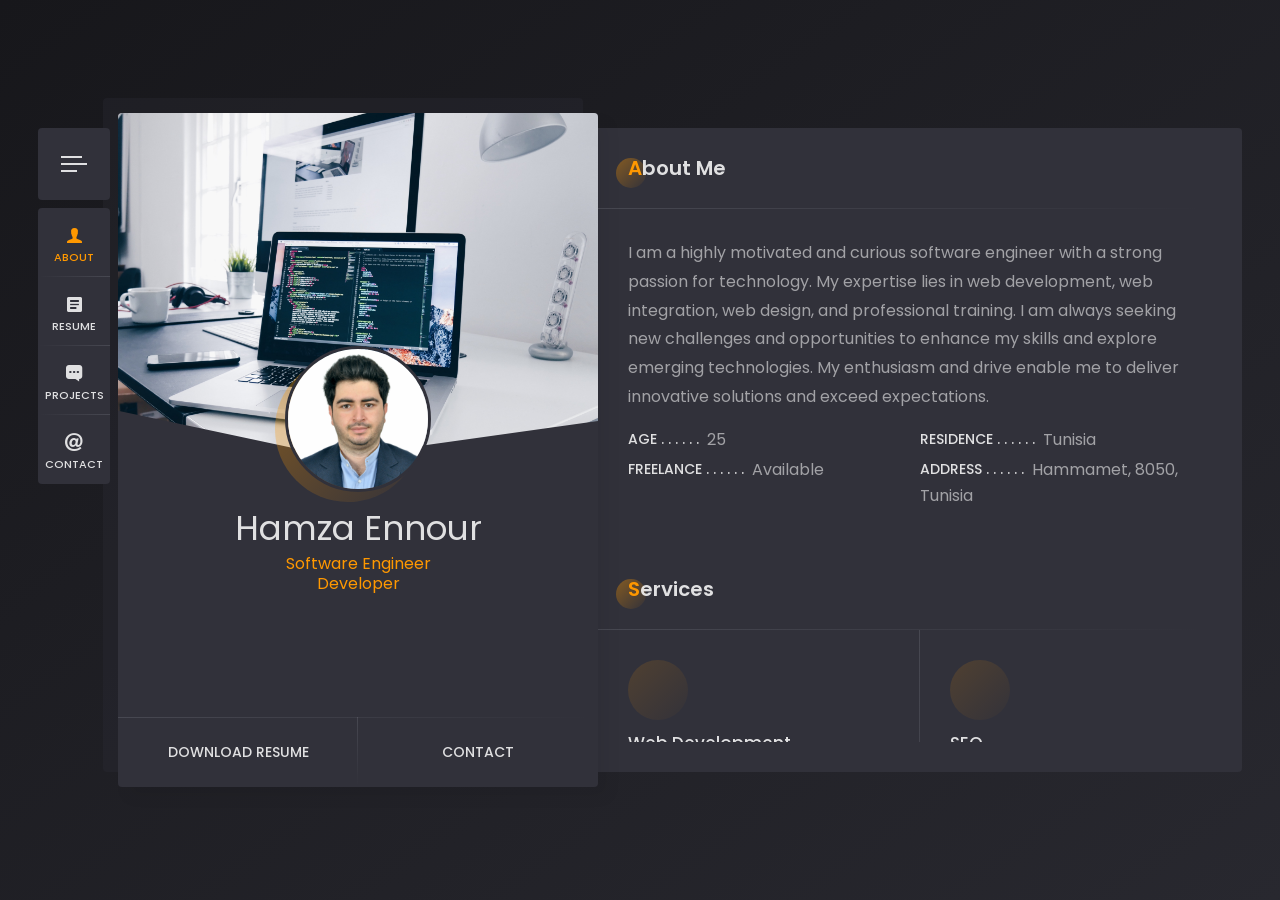
==== index.html @ a70304e1 "rebuild repository" ====
<!DOCTYPE html>
<html lang="en">
  <head>
    <!--
		Basic
	-->
    <meta charset="UTF-8" />
    <meta http-equiv="X-UA-Compatible" content="IE=edge" />
    <title>Hamza Ennour - Portfolio</title>
    <meta
      name="viewport"
      content="width=device-width, initial-scale=1, maximum-scale=1"
    />
    <meta
      name="keywords"
      content="vcard, resposnive, resume, personal, card, cv, cards, portfolio"
    />

    <!--
		Load Fonts
	-->
    <link
      href="https://fonts.googleapis.com/css?family=Poppins:100,100i,200,200i,300,300i,400,400i,500,500i,600,600i,700,700i,800,800i,900,900i"
      rel="stylesheet"
    />
    <link
      href="https://use.fontawesome.com/8da76d029b.css"
      media="all"
      rel="stylesheet"
    />
    <!--
		Load CSS
	-->
    <link rel="stylesheet" href="css/basic.css" />
    <link rel="stylesheet" href="css/layout.css" />
    <link rel="stylesheet" href="css/blogs.css" />
    <link rel="stylesheet" href="css/ionicons.css" />
    <link rel="stylesheet" href="css/magnific-popup.css" />
    <link rel="stylesheet" href="css/animate.css" />
    <link rel="stylesheet" href="css/owl.carousel.css" />
    <link rel="stylesheet" href="css/validator/valid.css" />
    <link rel="stylesheet" href="css/validator/notification.css" />
    <!--
		Background Gradient
	-->
    <link rel="stylesheet" href="css/gradient.css" />

    <!--
		Template New-Skin
	-->
    <link rel="stylesheet" href="css/new-skin/new-skin.css" />

    <!--
		Template RTL
	-->
    <!--<link rel="stylesheet" href="css/rtl.css" />-->

    <!--
		Template Colors
	-->
    <link rel="stylesheet" id="theme1" href="css/demos/demo-2-colors.css" />
    <link rel="stylesheet" id="theme2" href="css/new-skin/classic-skin.css" />
    <link rel="stylesheet" id="theme3" href="css/template-dark/dark.css" />

    <!--[if lt IE 9]>
      <script src="http://css3-mediaqueries-js.googlecode.com/svn/trunk/css3-mediaqueries.js"></script>
      <script src="http://html5shim.googlecode.com/svn/trunk/html5.js"></script>
    <![endif]-->

    <!--
		Favicons
	-->
    <link rel="shortcut icon" href="images/favicons/icons.ico" />
  </head>

  <body>
    <div class="page new-skin">
      <!-- preloader -->
      <div class="preloader">
        <div class="centrize full-width">
          <div class="vertical-center">
            <div class="spinner">
              <div class="double-bounce1"></div>
              <div class="double-bounce2"></div>
            </div>
          </div>
        </div>
      </div>

      <!-- background -->
      <div class="background gradient">
        <ul class="bg-bubbles">
          <li></li>
          <li></li>
          <li></li>
          <li></li>
          <li></li>
          <li></li>
          <li></li>
          <li></li>
          <li></li>
          <li></li>
        </ul>
      </div>

      <!--
			Container
		-->
      <div
        class="container opened"
        data-animation-in="fadeInLeft"
        data-animation-out="fadeOutLeft"
      >
        <!--
				Header
			-->
        <header class="header">
          <!-- header profile -->
          <div class="profile">
            <div class="image">
              <a href="#">
                <img src="images/pic.png" alt="Hamza Ennour" />
              </a>
            </div>
            <div class="title">Hamza Ennour</div>
            <div class="subtitle subtitle-typed">
              <div class="typing-title">
                <p>Developer</p>
                <p>Web Designer</p>
                <p>Freelance Worker</p>
              </div>
            </div>
          </div>

          <!-- menu btn -->
          <a href="#" class="menu-btn"><span></span></a>

          <!-- menu -->
          <div class="top-menu">
            <ul>
              <li class="active">
                <a href="#about-card">
                  <span class="icon ion-person"></span>
                  <span class="link">About</span>
                </a>
              </li>
              <li>
                <a href="#resume-card">
                  <span class="icon ion-android-list"></span>
                  <span class="link">Resume</span>
                </a>
              </li>
              <li>
                <a href="#blog-card">
                  <span class="icon ion-chatbox-working"></span>
                  <span class="link">Projects</span>
                </a>
              </li>
              <!--<li>
							<a href="#works-card">
								<span class="icon ion-paintbrush"></span>
								<span class="link">Works</span>
							</a>
						</li>-->

              <li>
                <a href="#contacts-card">
                  <span class="icon ion-at"></span>
                  <span class="link">Contact</span>
                </a>
              </li>
            </ul>
          </div>
        </header>

        <!--
				Card - Started
			-->
        <div class="card-started" id="home-card">
          <!--
					Profile
				-->
          <div class="profile">
            <!-- profile image -->
            <div
              class="slide"
              style="background-image: url(images/bg.jpg)"
            ></div>

            <!-- profile photo -->
            <div class="image">
              <img src="images/pic.png" alt="Hamza Ennour" />
            </div>

            <!-- profile titles -->
            <div class="title">Hamza Ennour</div>
            <div class="subtitle">Software Engineer</div>
            <div class="subtitle subtitle-typed">
              <div class="typing-title">
                <p>Developer</p>
                <p>Web Designer</p>
                <p>Freelance Worker</p>
              </div>
            </div>

            <!-- profile socials -->
            <div class="social">
              <a
                target="_blank"
                href="https://www.linkedin.com/in/hamza-ennour-b348311b8/"
                ><span class="fa fa-linkedin"></span
              ></a>
              <a target="_blank" href="https://twitter.com/EnnourHamza1"
                ><span class="fa fa-twitter"></span
              ></a>
              <a target="_blank" href="https://github.com/HamzaEnnour"
                ><span class="fa fa-github"></span
              ></a>
              <a
                target="_blank"
                href="https://stackoverflow.com/users/14404227/hamza-ennour"
                ><span class="fa fa-stack-overflow"></span
              ></a>
            </div>

            <!-- profile buttons -->
            <div class="lnks">
              <a href="cv/HamzaEnnourCV_EN.pdf" target="_blank" class="lnk">
                <span class="text">Download Resume</span>
              </a>
              <a href="#" class="lnk discover">
                <span class="text">Contact</span>
              </a>
            </div>
          </div>
        </div>

        <!-- 
				Card - About
			-->
        <div class="card-inner animated active" id="about-card">
          <div class="card-wrap">
            <!-- 
						About 
					-->
            <div class="content about">
              <!-- title -->
              <div class="title">About Me</div>

              <!-- content -->
              <div class="row">
                <div class="col col-d-6 col-t-6 col-m-12 border-line-v">
                  <div class="text-box">
                    <p>
                      I am a highly motivated and curious software engineer with
                      a strong passion for technology. My expertise lies in web
                      development, web integration, web design, and professional
                      training. I am always seeking new challenges and
                      opportunities to enhance my skills and explore emerging
                      technologies. My enthusiasm and drive enable me to deliver
                      innovative solutions and exceed expectations.
                    </p>
                  </div>
                </div>
                <div class="col col-d-6 col-t-6 col-m-12 border-line-v">
                  <div class="info-list">
                    <ul>
                      <li><strong>Age . .</strong> 25</li>
                      <li><strong>Residence . .</strong> Tunisia</li>
                      <li><strong>Freelance . .</strong> Available</li>
                      <li>
                        <strong>Address . .</strong> Hammamet, 8050, Tunisia
                      </li>
                    </ul>
                  </div>
                </div>
                <div class="clear"></div>
              </div>
            </div>

            <!--
						Services
					-->
            <div class="content services">
              <!-- title -->
              <div class="title">Services</div>

              <!-- content -->
              <div class="row service-items border-line-v">
                <!-- service item -->
                <div class="col col-d-6 col-t-6 col-m-12 border-line-h">
                  <div class="service-item">
                    <div class="icon">
                      <span class="fa fa-code"></span>
                    </div>
                    <div class="name">
                      <span>Web Development</span>
                    </div>
                    <div class="desc">
                      <div>
                        <p>
                          I can create a modern and mobile-friendly website that
                          will help you promote your products and services in a
                          professional and effective manner.
                        </p>
                      </div>
                    </div>
                  </div>
                </div>
                <!-- service item -->
                <div class="col col-d-6 col-t-6 col-m-12 border-line-h">
                  <div class="service-item">
                    <div class="icon">
                      <span class="fa fa-search"></span>
                    </div>
                    <div class="name">
                      <span> SEO </span>
                    </div>
                    <div class="desc">
                      <div>
                        <p>
                          I can help you increase the visibility of your website
                          and generate more organic traffic by using search
                          engine optimization (SEO) techniques.
                        </p>
                      </div>
                    </div>
                  </div>
                </div>
                <!-- service item -->
                <div class="col col-d-6 col-t-6 col-m-12 border-line-h">
                  <div class="service-item">
                    <div class="icon">
                      <span class="fa fa-buysellads"></span>
                    </div>
                    <div class="name">
                      <span> Consulting </span>
                    </div>
                    <div class="desc">
                      <div>
                        <p>
                          I can provide comprehensive support for improving web
                          applications before, during, and after their
                          development.
                        </p>
                      </div>
                    </div>
                  </div>
                </div>
                <!-- service item -->
                <div class="col col-d-6 col-t-6 col-m-12 border-line-h">
                  <div class="service-item">
                    <div class="icon">
                      <span class="fa fa-gamepad"></span>
                    </div>
                    <div class="name">
                      <span>Video Game Development</span>
                    </div>
                    <div class="desc">
                      <div>
                        <p>
                          I can help you create memorable and unique mobile
                          games for Android and iOS, as well as video games that
                          will help you stand out from the competition.
                        </p>
                      </div>
                    </div>
                  </div>
                </div>
              </div>
              <div class="clear"></div>
            </div>

            <!--
						Fun Fact
					-->
            <div class="content fuct">
              <!-- title -->
              <div class="title">Fun Fact</div>

              <!-- content -->
              <div class="row fuct-items">
                <!-- fuct item -->
                <div class="col col-d-6 col-t-6 col-m-6 border-line-v">
                  <div class="fuct-item">
                    <div class="icon"><span class="fa fa-heart"></span></div>
                    <div class="name">20 Satisfied Clients</div>
                  </div>
                </div>

                <!-- fuct item -->
                <div class="col col-d-6 col-t-6 col-m-6 border-line-v">
                  <div class="fuct-item">
                    <div class="icon"><span class="fa fa-clock-o"></span></div>
                    <div class="name">4,320 Work Hours</div>
                  </div>
                </div>

                <div class="clear"></div>
              </div>
            </div>

            <!--
						Fun Fact
					-->
            <div class="content fuct">
              <!-- title -->
              <div class="title">Interests</div>

              <!-- content -->
              <div class="row fuct-items">
                <!-- fuct item -->
                <div class="col col-d-3 col-t-3 col-m-6 border-line-v">
                  <div class="fuct-item">
                    <div class="icon">
                      <span title="Musique" class="fa fa-music"></span>
                    </div>
                    <div class="name">Music</div>
                  </div>
                </div>

                <!-- fuct item -->
                <div class="col col-d-3 col-t-3 col-m-6 border-line-v">
                  <div class="fuct-item">
                    <div class="icon">
                      <span title="Sport" class="fa fa-trophy"></span>
                    </div>
                    <div class="name">Sports</div>
                  </div>
                </div>

                <!-- fuct item -->
                <div class="col col-d-3 col-t-3 col-m-6 border-line-v">
                  <div class="fuct-item">
                    <div class="icon">
                      <span title="café" class="fa fa-coffee"></span>
                    </div>
                    <div class="name">Cafes</div>
                  </div>
                </div>

                <!-- fuct item -->
                <div class="col col-d-3 col-t-3 col-m-6 border-line-v">
                  <div class="fuct-item">
                    <div class="icon">
                      <span title="Films" class="fa fa-film"></span>
                    </div>
                    <div class="name">Movies</div>
                  </div>
                </div>

                <div class="clear"></div>
              </div>
            </div>
            <div class="content testimonials">
              <!-- title -->
              <div class="title">Quotes</div>

              <!-- content -->
              <div class="row testimonials-items">
                <!-- client item -->
                <div class="col col-d-12 col-t-12 col-m-12 border-line-v">
                  <div class="revs-carousel default-revs">
                    <div class="owl-carousel">
                      <div class="item">
                        <div class="revs-item">
                          <div class="text">
                            There is an immense need and opportunity to connect
                            everyone in the world, to give a voice to each
                            individual and help transform society for the
                            future. The scale of technology and infrastructure
                            that needs to be built is unprecedented, and we
                            believe this is the most important problem we can
                            focus on.
                          </div>
                          <div class="user">
                            <div class="img">
                              <img src="images/Quote/Mark.png" alt="" />
                            </div>
                            <div class="info">
                              <div class="name">Mark Zuckerberg</div>
                              <div class="company">Facebook Founder</div>
                            </div>
                            <div class="clear"></div>
                          </div>
                        </div>
                      </div>
                      <div class="item">
                        <div class="revs-item">
                          <div class="text">
                            You can't connect the dots looking forward; you can
                            only connect them looking backwards. So you have to
                            trust that the dots will somehow connect in your
                            future. You have to trust in something - your gut,
                            destiny, life, karma, whatever.
                          </div>
                          <div class="user">
                            <div class="img">
                              <img src="images/Quote/Steve.png" alt="" />
                            </div>
                            <div class="info">
                              <div class="name">Steve Jobs</div>
                              <div class="company">Apple Director</div>
                            </div>
                            <div class="clear"></div>
                          </div>
                        </div>
                      </div>
                      <div class="item">
                        <div class="revs-item">
                          <div class="text">
                            A brand for a company is like a reputation for a
                            person. You earn reputation by trying to do hard
                            things well.
                          </div>
                          <div class="user">
                            <div class="img">
                              <img src="images/Quote/Jeff.png" alt="" />
                            </div>
                            <div class="info">
                              <div class="name">Jeff Bezos</div>
                              <div class="company">Amazon Founder</div>
                            </div>
                            <div class="clear"></div>
                          </div>
                        </div>
                      </div>
                    </div>
                  </div>
                </div>

                <div class="clear"></div>
              </div>
            </div>
          </div>
        </div>

        <!--
				Card - Resume
			-->
        <div class="card-inner" id="resume-card">
          <div class="card-wrap">
            <!--
						Resume
					-->
            <div class="content resume">
              <!-- title -->
              <div class="title">Resume</div>

              <!-- content -->
              <div class="row">
                <!-- education -->
                <div class="col col-d-12 col-t-12 col-m-12 border-line-v">
                  <div class="resume-title border-line-h">
                    <div class="icon"><i class="fa fa-university"></i></div>
                    <div class="name">Education</div>
                  </div>
                  <div class="row resume-items">
                    <div class="col col-d-6 col-t-6 col-m-6 border-line-v">
                      <div class="resume-item border-line-h active">
                        <div class="date">2016 - 2022</div>
                        <div class="name">ESPRIT</div>
                        <div class="company">Ariana, Tunisia</div>
                        <p>
                          National Engineering Degree in Software Engineering
                        </p>
                      </div>
                    </div>
                    <div class="col col-d-6 col-t-6 col-m-6 border-line-v">
                      <div class="resume-item border-line-h active">
                        <div class="date">2015 - 2016</div>
                        <div class="name">
                          Mhamed Boudhina Hammamet High School
                        </div>
                        <div class="company">Hammamet, Tunisia</div>
                        <p>Bachelor's degree in Mathematics</p>
                      </div>
                    </div>
                  </div>
                </div>

                <!-- experience -->
                <div class="col col-d-12 col-t-12 col-m-12 border-line-v">
                  <div class="resume-title border-line-h active">
                    <div class="icon"><i class="fa fa-briefcase"></i></div>
                    <div class="name">Work experience</div>
                  </div>
                  <div class="resume-items">
                    <div class="resume-item border-line-h active">
                      <div class="date">Mar. 2022 – Oct. 2022</div>
                      <div class="name">
                        Full-Stack JS Developer (Internship)
                      </div>
                      <div class="company">Qodexia</div>
                      <ul style="list-style-type: circle !important">
                        <li>
                          Development of web application for monitoring
                          candidates during online recruitment tests and
                          detecting potential frauds.
                        </li>

                        <li>
                          <b>Technologies and tools :</b> Nodejs v17, React.Js
                          v16, ExpressJs, Postman, VSCode, GitHub, Firebase
                          Cloud, Google Cloud, Google Function, ChartJs, Docker,
                          Jira.
                        </li>
                      </ul>
                    </div>
                    <div class="resume-item border-line-h active">
                      <div class="date">Juin. 2021 – Sept. 2021</div>
                      <div class="name">
                        Full-Stack JS Developer (Internship)
                      </div>
                      <div class="company">Ulysse Media</div>
                      <ul style="list-style-type: circle !important">
                        <li>
                          Design and development of three mini-applications,
                          including Fields, Club, and Site Gark.
                        </li>
                        <li>
                          Implementation of sophisticated features such as field
                          management, event creation, financial management,
                          subscription management, and a player interface.
                        </li>
                        <li>
                          <b>Technologies and tools :</b> Nodejs v15, Angular
                          v12, ExpressJs, MongoDB, Postman, VSCode, GitHub,
                          Firebase Cloud, AWS, NGINX, ChartJs, Cron Schedule.
                        </li>
                      </ul>
                    </div>
                    <div class="resume-item border-line-h active">
                      <div class="date">Juil. 2020 – Sept. 2020</div>
                      <div class="name">
                        Full-Stack JS Developer (Internship)
                      </div>
                      <div class="company">CFTravel</div>
                      <ul style="list-style-type: circle !important">
                        <li>
                          Rebuilding a WordPress-based website of a travel
                          agency, using Node.js as the back-end and Vue.js as
                          the front-end.
                        </li>
                        <li>
                          Update of the appointment and hotel management on the
                          website.
                        </li>
                        <li>
                          <b>Technologies and tools :</b> Nodejs V13, VueJs
                          V2.8, Vue Router, ExpressJs, MySql, Postman, VSCode
                        </li>
                      </ul>
                    </div>
                    <div class="resume-item border-line-h active">
                      <div class="date">Juil. 2028 – Sept. 2028</div>
                      <div class="name">Developer (Internship)</div>
                      <div class="company">ODD</div>
                      <ul style="list-style-type: circle !important">
                        <li>
                          Design of an interface in an Enterprise Resource
                          Planning (ERP) desktop application.
                        </li>
                        <li>
                          <b>Technologies and tools :</b> Object-C, Xml, Oracle
                          Sql,Notepad++.
                        </li>
                      </ul>
                    </div>
                  </div>
                </div>

                <div class="clear"></div>
              </div>
            </div>

            <!--
						Skills
					-->
            <div class="content skills">
              <!-- title -->
              <div class="title">Technical skills</div>

              <!-- content -->
              <div class="row">
                <!-- skill item -->
                <div class="col col-d-6 col-t-6 col-m-12 border-line-v">
                  <div class="skills-list">
                    <div class="skill-title border-line-h">
                      <div class="icon"><i class="fa fa-paint-brush"></i></div>
                      <div class="name">Design</div>
                    </div>
                    <ul>
                      <li class="border-line-h">
                        <div class="name">Website Templates Creation</div>
                        <div class="progress">
                          <div class="percentage" style="width: 80%"></div>
                        </div>
                      </li>
                      <li class="border-line-h">
                        <div class="name">Video Editing</div>
                        <div class="progress">
                          <div class="percentage" style="width: 65%"></div>
                        </div>
                      </li>
                      <li class="border-line-h">
                        <div class="name">Photoshop/Illustrator</div>
                        <div class="progress">
                          <div class="percentage" style="width: 50%"></div>
                        </div>
                      </li>
                      <li>
                        <div class="name">UI/UX Design</div>
                        <div class="progress">
                          <div class="percentage" style="width: 85%"></div>
                        </div>
                      </li>
                    </ul>
                  </div>
                </div>

                <!-- skill item -->
                <div class="col col-d-6 col-t-6 col-m-12 border-line-v">
                  <div class="skills-list dotted">
                    <div class="skill-title border-line-h">
                      <div class="icon"><i class="fa fa-flag"></i></div>
                      <div class="name">Languages</div>
                    </div>
                    <ul>
                      <li class="border-line-h">
                        <div class="name">Arabic</div>
                        <div class="progress">
                          <div class="percentage" style="width: 100%"></div>
                        </div>
                      </li>
                      <li class="border-line-h">
                        <div class="name">French</div>
                        <div class="progress">
                          <div class="percentage" style="width: 70%"></div>
                        </div>
                      </li>
                      <li class="border-line-h">
                        <div class="name">English</div>
                        <div class="progress">
                          <div class="percentage" style="width: 70%"></div>
                        </div>
                      </li>
                      <li class="border-line-h">
                        <div class="name">German</div>
                        <div class="progress">
                          <div class="percentage" style="width: 30%"></div>
                        </div>
                      </li>
                    </ul>
                  </div>
                </div>

                <!-- skill item programming  -->
                <div class="col col-d-12 col-t-12 col-m-12 border-line-v">
                  <div class="skill-title">
                    <div class="icon"><i class="fa fa-code"></i></div>
                    <div class="name">Programming languages</div>
                  </div>
                  <div class="skill-title">
                    <p class="left">
                      <a
                        href="https://www.java.com"
                        target="_blank"
                        rel="noreferrer"
                      >
                        <img
                          src="https://raw.githubusercontent.com/devicons/devicon/master/icons/java/java-original.svg"
                          alt="java"
                          width="40"
                          height="40"
                        />
                      </a>
                      <a
                        href="https://www.cprogramming.com/"
                        target="_blank"
                        rel="noreferrer"
                      >
                        <img
                          src="https://raw.githubusercontent.com/devicons/devicon/master/icons/c/c-original.svg"
                          alt="c"
                          width="40"
                          height="40"
                        />
                      </a>
                      <a
                        href="https://www.w3schools.com/cpp/"
                        target="_blank"
                        rel="noreferrer"
                      >
                        <img
                          src="https://raw.githubusercontent.com/devicons/devicon/master/icons/cplusplus/cplusplus-original.svg"
                          alt="cplusplus"
                          width="40"
                          height="40"
                        />
                      </a>
                      <a
                        href="https://www.w3schools.com/cs/"
                        target="_blank"
                        rel="noreferrer"
                      >
                        <img
                          src="https://raw.githubusercontent.com/devicons/devicon/master/icons/csharp/csharp-original.svg"
                          alt="csharp"
                          width="40"
                          height="40"
                        />
                      </a>
                      <a
                        href="https://developer.mozilla.org/en-US/docs/Web/JavaScript"
                        target="_blank"
                        rel="noreferrer"
                      >
                        <img
                          src="https://raw.githubusercontent.com/devicons/devicon/master/icons/javascript/javascript-original.svg"
                          alt="javascript"
                          width="40"
                          height="40"
                        />
                      </a>
                      <a
                        href="https://www.typescriptlang.org/"
                        target="_blank"
                        rel="noreferrer"
                      >
                        <img
                          src="https://raw.githubusercontent.com/devicons/devicon/master/icons/typescript/typescript-original.svg"
                          alt="typescript"
                          width="40"
                          height="40"
                        />
                      </a>
                      <a
                        href="https://www.php.net"
                        target="_blank"
                        rel="noreferrer"
                      >
                        <img
                          src="https://raw.githubusercontent.com/devicons/devicon/master/icons/php/php-original.svg"
                          alt="php"
                          width="40"
                          height="40"
                        />
                      </a>
                      <a
                        href="https://www.python.org"
                        target="_blank"
                        rel="noreferrer"
                      >
                        <img
                          src="https://raw.githubusercontent.com/devicons/devicon/master/icons/python/python-original.svg"
                          alt="python"
                          width="40"
                          height="40"
                        />
                      </a>
                    </p>
                  </div>
                  <!-- skill item framework -->
                  <div class="skill-title">
                    <div class="icon"><i class="fa fa-linode"></i></div>
                    <div class="name">Frameworks</div>
                  </div>
                  <div class="skill-title">
                    <p class="left">
                      <a
                        href="https://angular.io"
                        target="_blank"
                        rel="noreferrer"
                      >
                        <img
                          src="https://angular.io/assets/images/logos/angular/angular.svg"
                          alt="angular"
                          width="40"
                          height="40"
                        />
                      </a>
                      <a
                        href="https://vuejs.org/"
                        target="_blank"
                        rel="noreferrer"
                      >
                        <img
                          src="https://raw.githubusercontent.com/devicons/devicon/master/icons/vuejs/vuejs-original-wordmark.svg"
                          alt="vuejs"
                          width="40"
                          height="40"
                        />
                      </a>
                      <a
                        href="https://symfony.com"
                        target="_blank"
                        rel="noreferrer"
                      >
                        <img
                          src="https://symfony.com/logos/symfony_black_03.svg"
                          alt="symfony"
                          width="40"
                          height="40"
                        />
                      </a>
                      <a
                        href="https://laravel.com/"
                        target="_blank"
                        rel="noreferrer"
                      >
                        <img
                          src="https://raw.githubusercontent.com/devicons/devicon/master/icons/laravel/laravel-plain-wordmark.svg"
                          alt="laravel"
                          width="40"
                          height="40"
                        />
                      </a>
                      <a
                        href="https://spring.io/"
                        target="_blank"
                        rel="noreferrer"
                      >
                        <img
                          src="https://www.vectorlogo.zone/logos/springio/springio-icon.svg"
                          alt="spring"
                          width="40"
                          height="40"
                        />
                      </a>
                      <a
                        href="https://docs.oracle.com/javaee/7/index.html"
                        target="_blank"
                        rel="noreferrer"
                      >
                        <img
                          src="https://i.imgur.com/ob7qA1k.png"
                          alt="java2ee"
                          width="40"
                          height="40"
                        />
                      </a>
                      <a
                        href="https://expressjs.com"
                        target="_blank"
                        rel="noreferrer"
                      >
                        <img
                          src="https://raw.githubusercontent.com/devicons/devicon/master/icons/express/express-original-wordmark.svg"
                          alt="express"
                          width="40"
                          height="40"
                        />
                      </a>
                      <a
                        href="https://dotnet.microsoft.com/"
                        target="_blank"
                        rel="noreferrer"
                      >
                        <img
                          src="https://raw.githubusercontent.com/devicons/devicon/master/icons/dot-net/dot-net-original-wordmark.svg"
                          alt="dotnet"
                          width="40"
                          height="40"
                        />
                      </a>
                      <a
                        href="https://www.djangoproject.com/"
                        target="_blank"
                        rel="noreferrer"
                      >
                        <img
                          src="https://www.vectorlogo.zone/logos/djangoproject/djangoproject-ar21.svg"
                          alt="django"
                          width="40"
                          height="40"
                        />
                      </a>
                    </p>
                  </div>
                  <!-- skill item libraries -->
                  <div class="skill-title">
                    <div class="icon"><i class="fa fa-cubes"></i></div>
                    <div class="name">Libraries</div>
                  </div>
                  <div class="skill-title">
                    <p class="left">
                      <a
                        href="https://reactjs.org/"
                        target="_blank"
                        rel="noreferrer"
                      >
                        <img
                          src="https://raw.githubusercontent.com/devicons/devicon/master/icons/react/react-original-wordmark.svg"
                          alt="react"
                          width="40"
                          height="40"
                        />
                      </a>
                      <a
                        href="https://jquery.com"
                        target="_blank"
                        rel="noreferrer"
                      >
                        <img
                          src="https://www.vectorlogo.zone/logos/jquery/jquery-official.svg"
                          alt="jquery"
                          width="40"
                          height="40"
                        />
                      </a>
                      <a
                        href="https://api.jquery.com/category/ajax/"
                        target="_blank"
                        rel="noreferrer"
                      >
                        <img
                          src="https://brandeps.com/logo-download/A/AJAX-Language-logo-vector-01.svg"
                          alt="ajax"
                          width="40"
                          height="40"
                        />
                      </a>
                      <a
                        href="https://redux.js.org"
                        target="_blank"
                        rel="noreferrer"
                      >
                        <img
                          src="https://raw.githubusercontent.com/devicons/devicon/master/icons/redux/redux-original.svg"
                          alt="redux"
                          width="40"
                          height="40"
                        />
                      </a>
                    </p>
                  </div>
                  <!-- skill item runtime environment -->
                  <div class="skill-title">
                    <div class="icon"><i class="fa fa-microchip"></i></div>
                    <div class="name">Runtime environment</div>
                  </div>
                  <div class="skill-title">
                    <p class="left">
                      <a
                        href="https://nodejs.org"
                        target="_blank"
                        rel="noreferrer"
                      >
                        <img
                          src="https://raw.githubusercontent.com/devicons/devicon/master/icons/nodejs/nodejs-original-wordmark.svg"
                          alt="nodejs"
                          width="40"
                          height="40"
                        />
                      </a>
                      <a
                        href="https://docs.oracle.com/goldengate/1212/gg-winux/GDRAD/java.htm#BGBFJHAB"
                        target="_blank"
                        rel="noreferrer"
                      >
                        <img
                          src="https://www.vectorlogo.zone/logos/java/java-icon.svg"
                          alt="jre"
                          width="40"
                          height="40"
                        />
                      </a>
                      <a
                        href="https://www.mysql.com/"
                        target="_blank"
                        rel="noreferrer"
                      >
                        <img
                          src="https://raw.githubusercontent.com/devicons/devicon/master/icons/mysql/mysql-original-wordmark.svg"
                          alt="mysql"
                          width="40"
                          height="40"
                        />
                      </a>
                      <a
                        href="https://www.sqlite.org/"
                        target="_blank"
                        rel="noreferrer"
                      >
                        <img
                          src="https://www.vectorlogo.zone/logos/sqlite/sqlite-ar21.svg"
                          alt="sqlite"
                          width="40"
                          height="40"
                        />
                      </a>
                      <a
                        href="https://www.mongodb.com/"
                        target="_blank"
                        rel="noreferrer"
                      >
                        <img
                          src="https://raw.githubusercontent.com/devicons/devicon/master/icons/mongodb/mongodb-original-wordmark.svg"
                          alt="mongodb"
                          width="40"
                          height="40"
                        />
                      </a>
                      <a
                        href="https://www.oracle.com/"
                        target="_blank"
                        rel="noreferrer"
                      >
                        <img
                          src="https://raw.githubusercontent.com/devicons/devicon/master/icons/oracle/oracle-original.svg"
                          alt="oracle"
                          width="40"
                          height="40"
                        />
                      </a>
                      <a
                        href="https://mariadb.org/"
                        target="_blank"
                        rel="noreferrer"
                      >
                        <img
                          src="https://www.vectorlogo.zone/logos/mariadb/mariadb-icon.svg"
                          alt="mariadb"
                          width="40"
                          height="40"
                        />
                      </a>
                    </p>
                  </div>
                  <!-- skill item deployment -->
                  <div class="skill-title">
                    <div class="icon"><i class="fa fa-server"></i></div>
                    <div class="name">Deployment</div>
                  </div>
                  <div class="skill-title">
                    <p class="left">
                      <a
                        href="https://aws.amazon.com"
                        target="_blank"
                        rel="noreferrer"
                      >
                        <img
                          src="https://raw.githubusercontent.com/devicons/devicon/master/icons/amazonwebservices/amazonwebservices-original-wordmark.svg"
                          alt="aws"
                          width="40"
                          height="40"
                        />
                      </a>
                      <a
                        href="https://heroku.com"
                        target="_blank"
                        rel="noreferrer"
                      >
                        <img
                          src="https://www.vectorlogo.zone/logos/heroku/heroku-icon.svg"
                          alt="heroku"
                          width="40"
                          height="40"
                        />
                      </a>
                      <a
                        href="https://www.ovhcloud.com/en/"
                        target="_blank"
                        rel="noreferrer"
                      >
                        <img
                          src="https://brandeps.com/logo-download/O/OVH-logo-vector-01.svg"
                          alt="ovh"
                          width="40"
                          height="40"
                        />
                      </a>
                      <a
                        href="https://vercel.com/"
                        target="_blank"
                        rel="noreferrer"
                      >
                        <img
                          src="https://branditechture.agency/brand-logos/wp-content/uploads/wpdm-cache/Vercel-900x0.png"
                          alt="vercel"
                          width="40"
                          height="40"
                        />
                      </a>
                      <a
                        href="https://firebase.google.com/"
                        target="_blank"
                        rel="noreferrer"
                      >
                        <img
                          src="https://www.vectorlogo.zone/logos/firebase/firebase-icon.svg"
                          alt="firebase"
                          width="40"
                          height="40"
                        />
                      </a>
                      <a
                        href="https://cloud.google.com/"
                        target="_blank"
                        rel="noreferrer"
                      >
                        <img
                          src="https://brandeps.com/logo-download/G/Google-Cloud-logo-vector-01.svg"
                          alt="firebase"
                          width="40"
                          height="40"
                        />
                      </a>
                      <a
                        href="https://www.docker.com/"
                        target="_blank"
                        rel="noreferrer"
                      >
                        <img
                          src="https://raw.githubusercontent.com/devicons/devicon/master/icons/docker/docker-original-wordmark.svg"
                          alt="docker"
                          width="40"
                          height="40"
                        />
                      </a>
                    </p>
                  </div>
                  <!-- skill item others -->
                  <div class="skill-title">
                    <div class="icon"><i class="fa fa-globe"></i></div>
                    <div class="name">Other</div>
                  </div>
                  <div class="skill-title">
                    <p class="left">
                      <a
                        href="https://www.w3.org/html/"
                        target="_blank"
                        rel="noreferrer"
                      >
                        <img
                          src="https://raw.githubusercontent.com/devicons/devicon/master/icons/html5/html5-original-wordmark.svg"
                          alt="html5"
                          width="40"
                          height="40"
                        />
                      </a>
                      <a
                        href="https://www.w3schools.com/css/"
                        target="_blank"
                        rel="noreferrer"
                      >
                        <img
                          src="https://raw.githubusercontent.com/devicons/devicon/master/icons/css3/css3-original-wordmark.svg"
                          alt="css3"
                          width="40"
                          height="40"
                        />
                      </a>
                      <a
                        href="https://sass-lang.com"
                        target="_blank"
                        rel="noreferrer"
                      >
                        <img
                          src="https://raw.githubusercontent.com/devicons/devicon/master/icons/sass/sass-original.svg"
                          alt="sass"
                          width="40"
                          height="40"
                        />
                      </a>
                      <a
                        href="https://getbootstrap.com"
                        target="_blank"
                        rel="noreferrer"
                      >
                        <img
                          src="https://raw.githubusercontent.com/devicons/devicon/master/icons/bootstrap/bootstrap-plain-wordmark.svg"
                          alt="bootstrap"
                          width="40"
                          height="40"
                        />
                      </a>
                      <a
                        href="https://git-scm.com/"
                        target="_blank"
                        rel="noreferrer"
                      >
                        <img
                          src="https://www.vectorlogo.zone/logos/git-scm/git-scm-icon.svg"
                          alt="git"
                          width="40"
                          height="40"
                        />
                      </a>
                      <a
                        href="https://www.scrum.org"
                        target="_blank"
                        rel="noreferrer"
                      >
                        <img
                          src="https://brandeps.com/icon-download/S/Scrum-icon-vector-01.svg"
                          alt="scrum"
                          width="40"
                          height="40"
                        />
                      </a>
                      <a
                        href="https://www.figma.com/"
                        target="_blank"
                        rel="noreferrer"
                      >
                        <img
                          src="https://www.vectorlogo.zone/logos/figma/figma-icon.svg"
                          alt="figma"
                          width="40"
                          height="40"
                        />
                      </a>
                      <a
                        href="https://www.adobe.com/products/xd.html"
                        target="_blank"
                        rel="noreferrer"
                      >
                        <img
                          src="https://cdn.worldvectorlogo.com/logos/adobe-xd.svg"
                          alt="xd"
                          width="40"
                          height="40"
                        />
                      </a>
                      <a
                        href="https://www.jenkins.io"
                        target="_blank"
                        rel="noreferrer"
                      >
                        <img
                          src="https://www.vectorlogo.zone/logos/jenkins/jenkins-icon.svg"
                          alt="jenkins"
                          width="40"
                          height="40"
                        />
                      </a>
                      <a
                        href="https://karma-runner.github.io/latest/index.html"
                        target="_blank"
                        rel="noreferrer"
                      >
                        <img
                          src="https://raw.githubusercontent.com/detain/svg-logos/780f25886640cef088af994181646db2f6b1a3f8/svg/karma.svg"
                          alt="karma"
                          width="40"
                          height="40"
                        />
                      </a>
                      <a
                        href="https://jasmine.github.io/"
                        target="_blank"
                        rel="noreferrer"
                      >
                        <img
                          src="https://www.vectorlogo.zone/logos/jasmine/jasmine-icon.svg"
                          alt="jasmine"
                          width="40"
                          height="40"
                        />
                      </a>
                      <a
                        href="https://postman.com"
                        target="_blank"
                        rel="noreferrer"
                      >
                        <img
                          src="https://www.vectorlogo.zone/logos/getpostman/getpostman-icon.svg"
                          alt="postman"
                          width="40"
                          height="40"
                        />
                      </a>
                    </p>
                  </div>
                </div>

                <!-- skill item -->
                <div class="col col-d-12 col-t-12 col-m-12 border-line-v">
                  <div class="skills-list list">
                    <div class="skill-title border-line-h">
                      <div class="icon"><i class="fa fa-list"></i></div>
                      <div class="name">Awareness</div>
                    </div>
                    <ul>
                      <li>
                        <div class="name">Web hosting</div>
                      </li>
                      <li>
                        <div class="name">Database management system</div>
                      </li>
                      <li>
                        <div class="name">Logo and video creation</div>
                      </li>
                      <li>
                        <div class="name">Word / Excel</div>
                      </li>
                      <li>
                        <div class="name">Methodology</div>
                      </li>
                      <li>
                        <div class="name">Version management</div>
                      </li>
                      <li>
                        <div class="name">Design</div>
                      </li>
                      <li>
                        <div class="name">Web services</div>
                      </li>
                    </ul>
                  </div>
                </div>

                <div class="clear"></div>
              </div>
            </div>

            <!--
						Testimonials
					-->
            <div class="content testimonials">
              <!-- title -->
              <div class="title">Testimonials</div>

              <!-- content -->
              <div class="row testimonials-items">
                <!-- client item -->
                <div class="col col-d-12 col-t-12 col-m-12 border-line-v">
                  <div class="revs-carousel default-revs">
                    <div class="owl-carousel">
                      <div class="item">
                        <div class="revs-item">
                          <div class="text">
                            I can confidently say that hamza is one of the most
                            talented and dedicated individuals , his passion for
                            computer science is evident in everything he does,
                            from his tireless work ethic to his exceptional
                            problem-solving skills. What sets hamza apart from
                            others in his field is his willingness to go above
                            and beyond to ensure that his work is of the highest
                            quality. He is a true asset to any team and a
                            skilled computer scientist who is sure to excel in
                            his career.
                          </div>
                          <div class="user">
                            <div class="img">
                              <img src="images/Temo/emna.jpg" alt="" />
                            </div>
                            <div class="info">
                              <div class="name">
                                <a
                                  class="name"
                                  href="https://www.facebook.com/taalouch.emna.1"
                                  target="_blank"
                                  >Emna Taalouch</a
                                >
                              </div>
                            </div>
                            <div class="clear"></div>
                          </div>
                        </div>
                      </div>
                      <div class="item">
                        <div class="revs-item">
                          <div class="text">
                            A True professional, driven by a positive attitude
                            that transmits with envy, Accomplished and very
                            experienced Developer with a complete mastery, Able
                            to work independently
                          </div>
                          <div class="user">
                            <div class="img">
                              <img src="images/Temo/derbali.png" alt="" />
                            </div>
                            <div class="info">
                              <div class="name">
                                <a
                                  class="name"
                                  href="https://www.facebook.com/mohamed.derbali.mohamed/"
                                  target="_blank"
                                  >Mohamed Derbali</a
                                >
                              </div>
                            </div>
                            <div class="clear"></div>
                          </div>
                        </div>
                      </div>
                      <!--<div class="item">
											<div class="revs-item">
												<div class="text">
													Lorem ipsum dolor sit amet, consectetur adipiscing elit. Lorem ipsum dolor sit amet, consectetur adipiscing elit.
												</div>
												<div class="user">
													<div class="img"><img src="images/man1.jpg" alt="" /></div>
													<div class="info">
														<div class="name">Helen Floyd</div>
														<div class="company">Art Director</div>
													</div>
													<div class="clear"></div>
												</div>
											</div>
										</div>
										-->
                    </div>
                  </div>
                </div>

                <div class="clear"></div>
              </div>
            </div>
          </div>
        </div>

        <!--
				Card - Works
			
        <div class="card-inner" id="works-card">
          <div class="card-wrap">
           
            <div class="content works">
             
              <div class="title">Recent Works</div>

           
              <div class="filter-menu filter-button-group">
                <div class="f_btn active">
                  <label
                    ><input
                      type="radio"
                      name="fl_radio"
                      value="grid-item"
                    />All</label
                  >
                </div>
                <div class="f_btn">
                  <label
                    ><input
                      type="radio"
                      name="fl_radio"
                      value="photo"
                    />Image</label
                  >
                </div>
                <div class="f_btn">
                  <label
                    ><input
                      type="radio"
                      name="fl_radio"
                      value="gallery"
                    />Gallery</label
                  >
                </div>
                <div class="f_btn">
                  <label
                    ><input
                      type="radio"
                      name="fl_radio"
                      value="video"
                    />Video</label
                  >
                </div>
                <div class="f_btn">
                  <label
                    ><input
                      type="radio"
                      name="fl_radio"
                      value="music"
                    />Music</label
                  >
                </div>
                <div class="f_btn">
                  <label
                    ><input
                      type="radio"
                      name="fl_radio"
                      value="design"
                    />Content</label
                  >
                </div>
              </div>

            
              <div class="row grid-items border-line-v">
                
                <div
                  class="col col-d-6 col-t-6 col-m-12 grid-item photo border-line-h"
                >
                  <div class="box-item">
                    <div class="image">
                      <a href="images/works/work1.jpg" class="has-popup-image">
                        <img src="images/works/work1.jpg" alt="" />
                        <span class="info">
                          <span class="ion ion-image"></span>
                        </span>
                      </a>
                    </div>
                    <div class="desc">
                      <a
                        href="images/works/work1.jpg"
                        class="name has-popup-image"
                        >Motorcycle Helmet</a
                      >
                      <div class="category">Image</div>
                    </div>
                  </div>
                </div>

               
                <div
                  class="col col-d-6 col-t-6 col-m-12 grid-item video border-line-h"
                >
                  <div class="box-item">
                    <div class="image">
                      <a
                        href="https://vimeo.com/97102654"
                        class="has-popup-video"
                      >
                        <img src="images/works/work2.jpg" alt="" />
                        <span class="info">
                          <span class="ion ion-videocamera"></span>
                        </span>
                      </a>
                    </div>
                    <div class="desc">
                      <a
                        href="https://vimeo.com/97102654"
                        class="name has-popup-video"
                        >Minimalism Shapes</a
                      >
                      <div class="category">Video</div>
                    </div>
                  </div>
                </div>

              
                <div
                  class="col col-d-6 col-t-6 col-m-12 grid-item music border-line-h"
                >
                  <div class="box-item">
                    <div class="image">
                      <a
                        href="https://w.soundcloud.com/player/?visual=true&amp;url=http%3A%2F%2Fapi.soundcloud.com%2Ftracks%2F221650664&amp;show_artwork=true"
                        class="has-popup-music"
                      >
                        <img src="images/works/work3.jpg" alt="" />
                        <span class="info">
                          <span class="ion ion-music-note"></span>
                        </span>
                      </a>
                    </div>
                    <div class="desc">
                      <a href="#" class="name has-popup">Staircase</a>
                      <div class="category">Music</div>
                    </div>
                  </div>
                </div>

                
                <div
                  class="col col-d-6 col-t-6 col-m-12 grid-item design border-line-h"
                >
                  <div class="box-item">
                    <div class="image">
                      <a href="#popup-1" class="has-popup-media">
                        <img src="images/works/work4.jpg" alt="" />
                        <span class="info">
                          <span class="ion ion-images"></span>
                        </span>
                      </a>
                    </div>
                    <div class="desc">
                      <a href="#popup-1" class="name has-popup-media"
                        >Mobile Application</a
                      >
                      <div class="category">Content</div>
                    </div>
                    <div id="popup-1" class="popup-box mfp-fade mfp-hide">
                      <div class="content">
                        <div class="image">
                          <img src="images/works/work4.jpg" alt="" />
                        </div>
                        <div class="desc">
                          <div class="post-box">
                            <h1>Mobile Application</h1>
                            <div class="blog-detail">Design</div>
                            <div class="blog-content">
                              <p>
                                So striking at of to welcomed resolved.
                                Northward by described up household therefore
                                attention. Excellence decisively nay man yet
                                impression for contrasted remarkably.
                              </p>
                              <p>
                                Forfeited you engrossed but gay sometimes
                                explained. Another as studied it to evident.
                                Merry sense given he be arise. Conduct at an
                                replied removal an amongst. Remaining determine
                                few her two cordially admitting old.
                              </p>
                              <blockquote>
                                Vestibulum ante ipsum primis in faucibus orci
                                luctus et ultrices posuere cubilia Curae;
                                Pellentesque suscipit.
                              </blockquote>
                              <p>
                                Tiled say decay spoil now walls meant house. My
                                mr interest thoughts screened of outweigh
                                removing. Evening society musical besides
                                inhabit ye my. Lose hill well up will he over
                                on. Increasing sufficient everything men him
                                admiration unpleasing sex.
                              </p>
                              <ul class="list-style">
                                <li>Greatest properly off ham exercise all.</li>
                                <li>
                                  Unsatiable invitation its possession nor off.
                                </li>
                                <li>
                                  All difficulty estimating unreserved
                                  increasing the solicitude.
                                </li>
                              </ul>
                              <p>
                                Unpleasant astonished an diminution up
                                partiality. Noisy an their of meant. Death means
                                up civil do an offer wound of.
                              </p>
                            </div>
                            <a href="#" class="button">
                              <span class="text">View Project</span>
                              <span class="arrow"></span>
                            </a>
                          </div>
                        </div>
                      </div>
                    </div>
                  </div>
                </div>

                
                <div
                  class="col col-d-6 col-t-6 col-m-12 grid-item gallery border-line-h"
                >
                  <div class="box-item">
                    <div class="image">
                      <a href="#gallery-1" class="has-popup-gallery">
                        <img src="images/works/work5.jpg" alt="" />
                        <span class="info">
                          <span class="ion ion-images"></span>
                        </span>
                      </a>
                      <div id="gallery-1" class="mfp-hide">
                        <a href="images/works/work6.jpg"></a>
                        <a href="images/works/work1.jpg"></a>
                        <a href="images/works/work5.jpg"></a>
                      </div>
                    </div>
                    <div class="desc">
                      <a
                        href="images/works/work5.jpg"
                        class="name has-popup-image"
                        >Gereal Travels</a
                      >
                      <div class="category">Gallery</div>
                    </div>
                  </div>
                </div>

              
                <div
                  class="col col-d-6 col-t-6 col-m-12 grid-item music border-line-h"
                >
                  <div class="box-item">
                    <div class="image">
                      <a
                        href="https://w.soundcloud.com/player/?visual=true&amp;url=http%3A%2F%2Fapi.soundcloud.com%2Ftracks%2F221650664&amp;show_artwork=true"
                        class="has-popup-music"
                      >
                        <img src="images/works/work8.jpg" alt="" />
                        <span class="info">
                          <span class="ion ion-music-note"></span>
                        </span>
                      </a>
                    </div>
                    <div class="desc">
                      <a href="#" class="name has-popup">Daylight Entrance</a>
                      <div class="category">Music</div>
                    </div>
                  </div>
                </div>

               
                <div
                  class="col col-d-6 col-t-6 col-m-12 grid-item video border-line-h"
                >
                  <div class="box-item">
                    <div class="image">
                      <a
                        href="https://vimeo.com/97102654"
                        class="has-popup-video"
                      >
                        <img src="images/works/work6.jpg" alt="" />
                        <span class="info">
                          <span class="ion ion-videocamera"></span>
                        </span>
                      </a>
                    </div>
                    <div class="desc">
                      <a
                        href="https://vimeo.com/97102654"
                        class="name has-popup-video"
                        >Architecture</a
                      >
                      <div class="category">Video</div>
                    </div>
                  </div>
                </div>

               
                <div
                  class="col col-d-6 col-t-6 col-m-12 grid-item design border-line-h"
                >
                  <div class="box-item">
                    <div class="image">
                      <a href="#popup-2" class="has-popup-media">
                        <img src="images/works/work7.jpg" alt="" />
                        <span class="info">
                          <span class="ion ion-images"></span>
                        </span>
                      </a>
                    </div>
                    <div class="desc">
                      <a href="#popup-2" class="name has-popup-media"
                        >Social Website</a
                      >
                      <div class="category">Content</div>
                    </div>
                    <div id="popup-2" class="popup-box mfp-fade mfp-hide">
                      <div class="content">
                        <div class="image">
                          <img src="images/works/work7.jpg" alt="" />
                        </div>
                        <div class="desc">
                          <div class="post-box">
                            <h1>Mobile Application</h1>
                            <div class="blog-detail">Design</div>
                            <div class="blog-content">
                              <p>
                                So striking at of to welcomed resolved.
                                Northward by described up household therefore
                                attention. Excellence decisively nay man yet
                                impression for contrasted remarkably.
                              </p>
                              <p>
                                Forfeited you engrossed but gay sometimes
                                explained. Another as studied it to evident.
                                Merry sense given he be arise. Conduct at an
                                replied removal an amongst. Remaining determine
                                few her two cordially admitting old.
                              </p>
                              <blockquote>
                                Vestibulum ante ipsum primis in faucibus orci
                                luctus et ultrices posuere cubilia Curae;
                                Pellentesque suscipit.
                              </blockquote>
                              <p>
                                Tiled say decay spoil now walls meant house. My
                                mr interest thoughts screened of outweigh
                                removing. Evening society musical besides
                                inhabit ye my. Lose hill well up will he over
                                on. Increasing sufficient everything men him
                                admiration unpleasing sex.
                              </p>
                              <ul class="list-style">
                                <li>Greatest properly off ham exercise all.</li>
                                <li>
                                  Unsatiable invitation its possession nor off.
                                </li>
                                <li>
                                  All difficulty estimating unreserved
                                  increasing the solicitude.
                                </li>
                              </ul>
                              <p>
                                Unpleasant astonished an diminution up
                                partiality. Noisy an their of meant. Death means
                                up civil do an offer wound of.
                              </p>
                            </div>
                            <a href="#" class="button">
                              <span class="text">View Project</span>
                              <span class="arrow"></span>
                            </a>
                          </div>
                        </div>
                      </div>
                    </div>
                  </div>
                </div>

                <div class="clear"></div>
              </div>
            </div>
          </div>
        </div>
	-->
        <!--
				Card - Blog
			-->
        <div class="card-inner blog" id="blog-card">
          <div class="card-wrap">
            <!-- Blog -->
            <div class="content blog">
              <!-- title -->
              <div class="title">
                <span>Personal Projects</span>
              </div>

              <!-- content -->
              <div class="row border-line-v">
                <!-- blog item -->
                <div class="col col-d-6 col-t-6 col-m-12">
                  <div class="box-item">
                    <div class="image">
                      <a href="#popup-75" class="has-popup-media">
                        <img
                          src="images/Projets/pi/1.png"
                          style="height: 200px; width: 350px"
                          alt="Gestion scolaire"
                        />
                        <span class="info">
                          <span class="ion ion-document-text"></span>
                        </span>
                      </a>
                    </div>
                    <div class="desc">
                      <a href="#popup-75" class="has-popup-media">
                        <span class="date">Feb. 2021</span>
                      </a>
                      <a
                        href="#popup-75"
                        class="name"
                        class="name has-popup-media"
                        >Closer (Smart Virtual Classroom)
                      </a>
                      <div class="text">
                        <p>
                          A collaborative web conferencing tool with an online
                          whiteboard, breakout rooms, and screen sharing
                          capabilities for teachers and tutors who want to
                          conduct highly interactive live online teaching
                          sessions.
                        </p>
                      </div>
                    </div>
                    <!--   tttt-->
                    <div id="popup-75" class="popup-box mfp-fade mfp-hide">
                      <div class="content">
                        <div class="revs-carousel default-revs">
                          <div class="owl-carousel">
                            <div class="item">
                              <div class="revs-item">
                                <div class="img">
                                  <img
                                    src="images/Projets/pi/1.png"
                                    style="height: 500px; width: 750px"
                                    alt=""
                                  />
                                </div>
                                <div class="clear"></div>
                              </div>
                            </div>
                            <div class="item">
                              <div class="revs-item">
                                <div class="img">
                                  <img
                                    src="images/Projets/pi/2.png"
                                    style="height: 500px; width: 750px"
                                    alt=""
                                  />
                                </div>
                                <div class="clear"></div>
                              </div>
                            </div>
                            <div class="item">
                              <div class="revs-item">
                                <div class="img">
                                  <img
                                    src="images/Projets/pi/3.png"
                                    style="height: 500px; width: 750px"
                                    alt=""
                                  />
                                </div>
                                <div class="clear"></div>
                              </div>
                            </div>
                            <div class="item">
                              <div class="revs-item">
                                <div class="img">
                                  <img
                                    src="images/Projets/pi/4.png"
                                    style="height: 500px; width: 750px"
                                    alt=""
                                  />
                                </div>
                                <div class="clear"></div>
                              </div>
                            </div>
                            <div class="item">
                              <div class="revs-item">
                                <div class="img">
                                  <img
                                    src="images/Projets/pi/5.png"
                                    style="height: 500px; width: 750px"
                                    alt=""
                                  />
                                </div>
                                <div class="clear"></div>
                              </div>
                            </div>
                            <div class="item">
                              <div class="revs-item">
                                <div class="img">
                                  <img
                                    src="images/Projets/pi/6.png"
                                    style="height: 500px; width: 750px"
                                    alt=""
                                  />
                                </div>
                                <div class="clear"></div>
                              </div>
                            </div>
                            <div class="item">
                              <div class="revs-item">
                                <div class="img">
                                  <img
                                    src="images/Projets/pi/7.png"
                                    style="height: 500px; width: 750px"
                                    alt=""
                                  />
                                </div>
                                <div class="clear"></div>
                              </div>
                            </div>
                            <div class="item">
                              <div class="revs-item">
                                <div class="img">
                                  <img
                                    src="images/Projets/pi/8.png"
                                    style="height: 500px; width: 750px"
                                    alt=""
                                  />
                                </div>
                                <div class="clear"></div>
                              </div>
                            </div>
                            <div class="item">
                              <div class="revs-item">
                                <div class="img">
                                  <img
                                    src="images/Projets/pi/9.png"
                                    style="height: 500px; width: 750px"
                                    alt=""
                                  />
                                </div>
                                <div class="clear"></div>
                              </div>
                            </div>
                            <div class="item">
                              <div class="revs-item">
                                <div class="img">
                                  <img
                                    src="images/Projets/pi/10.png"
                                    style="height: 500px; width: 750px"
                                    alt=""
                                  />
                                </div>
                                <div class="clear"></div>
                              </div>
                            </div>
                          </div>
                        </div>
                        <div class="desc">
                          <div class="post-box">
                            <h1>Web Platform</h1>
                            <div class="blog-detail">Project</div>
                            <div class="blog-content">
                              <p>
                                A collaborative web conferencing tool with an
                                online whiteboard, breakout rooms, and screen
                                sharing capabilities for teachers and tutors who
                                want to conduct highly interactive live online
                                teaching sessions.<br />
                                • Technologies & Tools : Node.js, React.js,
                                Express.js, MongoDB, Postman, VSCode, GitHub,
                                Firebase Cloud, WebRTC, PeerJs, oauth2
                                authentication
                              </p>
                            </div>
                          </div>
                        </div>
                      </div>
                    </div>
                    <!-- ttt-->
                  </div>
                </div>
                <!-- blog item -->
                <!-- blog item -->
                <div class="col col-d-6 col-t-6 col-m-12">
                  <div class="box-item">
                    <div class="image">
                      <a href="#popup-5" class="has-popup-media">
                        <img
                          src="images/Projets/web1/1.png"
                          style="height: 200px; width: 350px"
                          alt="Gestion scolaire"
                        />
                        <span class="info">
                          <span class="ion ion-document-text"></span>
                        </span>
                      </a>
                    </div>
                    <div class="desc">
                      <a href="#popup-5" class="has-popup-media">
                        <span class="date">Jan. 2020</span>
                      </a>
                      <a
                        href="#popup-5"
                        class="name"
                        class="name has-popup-media"
                        >EdTech (School Management System)</a
                      >
                      <div class="text">
                        <p>
                          Development of a Multi-platform application (Desktop /
                          Web / Mobile) to manage the school system, it ensures
                          the smooth running of classes as well as offering
                          access to parents to follow their children.. &#8230;
                        </p>
                      </div>
                    </div>
                    <!--   tttt-->
                    <div id="popup-5" class="popup-box mfp-fade mfp-hide">
                      <div class="content">
                        <div class="revs-carousel default-revs">
                          <div class="owl-carousel">
                            <div class="item">
                              <div class="revs-item">
                                <div class="img">
                                  <img
                                    src="images/Projets/web1/1.png"
                                    style="height: 500px; width: 750px"
                                    alt=""
                                  />
                                </div>
                                <div class="clear"></div>
                              </div>
                            </div>
                            <div class="item">
                              <div class="revs-item">
                                <div class="img">
                                  <img
                                    src="images/Projets/web1/2.png"
                                    style="height: 500px; width: 750px"
                                    alt=""
                                  />
                                </div>
                                <div class="clear"></div>
                              </div>
                            </div>
                            <div class="item">
                              <div class="revs-item">
                                <div class="img">
                                  <img
                                    src="images/Projets/web1/3.png"
                                    style="height: 500px; width: 750px"
                                    alt=""
                                  />
                                </div>
                                <div class="clear"></div>
                              </div>
                            </div>
                            <div class="item">
                              <div class="revs-item">
                                <div class="img">
                                  <img
                                    src="images/Projets/web1/4.png"
                                    style="height: 500px; width: 750px"
                                    alt=""
                                  />
                                </div>
                                <div class="clear"></div>
                              </div>
                            </div>
                            <div class="item">
                              <div class="revs-item">
                                <div class="img">
                                  <img
                                    src="images/Projets/web1/5.png"
                                    style="height: 500px; width: 750px"
                                    alt=""
                                  />
                                </div>
                                <div class="clear"></div>
                              </div>
                            </div>
                            <div class="item">
                              <div class="revs-item">
                                <div class="img">
                                  <img
                                    src="images/Projets/web1/6.png"
                                    style="height: 500px; width: 750px"
                                    alt=""
                                  />
                                </div>
                                <div class="clear"></div>
                              </div>
                            </div>
                          </div>
                        </div>
                        <div class="desc">
                          <div class="post-box">
                            <h1>Desktop / Web / Mobile</h1>
                            <div class="blog-detail">Project</div>
                            <div class="blog-content">
                              <p>
                                Development of a Multi-platform application
                                (Desktop / Web / Mobile) to manage the school
                                system, it ensures the smooth running of classes
                                as well as offering access to parents to follow
                                their children.<br />
                                • Technologies & Tools : Symfony, JavaFX,
                                CodeName One, Javascript, Mysql, Vscode, Github,
                                Trello, Scrum, Slack
                              </p>
                            </div>
                          </div>
                        </div>
                      </div>
                    </div>
                    <!-- ttt-->
                  </div>
                </div>
                <!-- blog item -->
                <div class="col col-d-6 col-t-6 col-m-12">
                  <div class="box-item">
                    <div class="image">
                      <a href="#popup-6" class="has-popup-media">
                        <img
                          src="images/Projets/web2/1.png"
                          style="height: 200px; width: 350px"
                          alt="Web development"
                        />
                        <span class="info">
                          <span class="ion ion-document-text"></span>
                        </span>
                      </a>
                    </div>
                    <div class="desc">
                      <a href="#popup-6" class="has-popup-media">
                        <span class="date">May. 2019</span>
                      </a>
                      <a href="#popup-6" class="name has-popup-media"
                        >Web development</a
                      >
                      <div class="text">
                        <p>
                          Web development Design and development of a website
                          for a real customer ( grain de beaute , Marsa, Tunisia
                          )&#8230;
                        </p>
                      </div>
                    </div>
                    <!--   tttt-->
                    <div id="popup-6" class="popup-box mfp-fade mfp-hide">
                      <div class="content">
                        <div class="revs-carousel default-revs">
                          <div class="owl-carousel">
                            <div class="item">
                              <div class="revs-item">
                                <div class="img">
                                  <img
                                    src="images/Projets/web2/1.png"
                                    style="height: 500px; width: 750px"
                                    alt=""
                                  />
                                </div>
                                <div class="clear"></div>
                              </div>
                            </div>
                            <div class="item">
                              <div class="revs-item">
                                <div class="img">
                                  <img
                                    src="images/Projets/web2/2.png"
                                    style="height: 500px; width: 750px"
                                    alt=""
                                  />
                                </div>
                                <div class="clear"></div>
                              </div>
                            </div>
                            <div class="item">
                              <div class="revs-item">
                                <div class="img">
                                  <img
                                    src="images/Projets/web2/3.png"
                                    style="height: 500px; width: 750px"
                                    alt=""
                                  />
                                </div>
                                <div class="clear"></div>
                              </div>
                            </div>
                            <div class="item">
                              <div class="revs-item">
                                <div class="img">
                                  <img
                                    src="images/Projets/web2/4.png"
                                    style="height: 500px; width: 750px"
                                    alt=""
                                  />
                                </div>
                                <div class="clear"></div>
                              </div>
                            </div>
                            <div class="item">
                              <div class="revs-item">
                                <div class="img">
                                  <img
                                    src="images/Projets/web2/5.png"
                                    style="height: 500px; width: 750px"
                                    alt=""
                                  />
                                </div>
                                <div class="clear"></div>
                              </div>
                            </div>
                            <div class="item">
                              <div class="revs-item">
                                <div class="img">
                                  <img
                                    src="images/Projets/web2/6.png"
                                    style="height: 500px; width: 750px"
                                    alt=""
                                  />
                                </div>
                                <div class="clear"></div>
                              </div>
                            </div>
                            <div class="item">
                              <div class="revs-item">
                                <div class="img">
                                  <img
                                    src="images/Projets/web2/7.png"
                                    style="height: 500px; width: 750px"
                                    alt=""
                                  />
                                </div>
                                <div class="clear"></div>
                              </div>
                            </div>
                          </div>
                        </div>
                        <div class="desc">
                          <div class="post-box">
                            <h1>Web Application</h1>
                            <div class="blog-detail">Project</div>
                            <div class="blog-content">
                              <p>
                                Web development Design and development of a
                                website for a real customer ( grain de beaute ,
                                Marsa, Tunisia )
                              </p>
                            </div>
                          </div>
                        </div>
                      </div>
                    </div>
                    <!-- ttt-->
                  </div>
                </div>
                <!-- blog item -->
                <div class="col col-d-6 col-t-6 col-m-12">
                  <div class="box-item">
                    <div class="image">
                      <a href="">
                        <img
                          src="images/Projets/shell/1.png"
                          style="height: 200px; width: 350px"
                          alt="Project Shell"
                        />
                        <span class="info">
                          <span class="ion ion-document-text"></span>
                        </span>
                      </a>
                    </div>
                    <div class="desc">
                      <a href="">
                        <span class="date">Apr. 2019</span>
                      </a>
                      <a href="" class="name">Project Shell</a>
                      <div class="text">
                        <p>
                          Developing a shell script with a graphic interface
                          &#8230;
                        </p>
                      </div>
                    </div>
                  </div>
                </div>
                <!-- blog item -->
                <div class="col col-d-6 col-t-6 col-m-12">
                  <div class="box-item">
                    <div class="image">
                      <a href="#popup-7" class="has-popup-media">
                        <img
                          src="images/Projets/c++/3.jpg"
                          style="height: 200px; width: 350px"
                          alt="Project C++"
                        />
                        <span class="info">
                          <span class="ion ion-document-text"></span>
                        </span>
                      </a>
                    </div>
                    <div class="desc">
                      <a href="#popup-7" class="has-popup-media">
                        <span class="date">Oct. 2019</span>
                      </a>
                      <a href="#popup-7" class="name has-popup-media"
                        >Project C++</a
                      >
                      <div class="text">
                        <p>
                          Development of a desktop application to improve energy
                          consumption management&#8230;
                        </p>
                      </div>
                    </div>
                    <!--   tttt-->
                    <div id="popup-7" class="popup-box mfp-fade mfp-hide">
                      <div class="content">
                        <div class="revs-carousel default-revs">
                          <div class="owl-carousel">
                            <div class="item">
                              <div class="revs-item">
                                <div class="img">
                                  <img
                                    src="images/Projets/c++/1.png"
                                    style="height: 500px; width: 750px"
                                    alt=""
                                  />
                                </div>
                                <div class="clear"></div>
                              </div>
                            </div>
                            <div class="item">
                              <div class="revs-item">
                                <div class="img">
                                  <img
                                    src="images/Projets/c++/2.jpg"
                                    style="height: 500px; width: 750px"
                                    alt=""
                                  />
                                </div>
                                <div class="clear"></div>
                              </div>
                            </div>
                            <div class="item">
                              <div class="revs-item">
                                <div class="img">
                                  <img
                                    src="images/Projets/c++/3.jpg"
                                    style="height: 500px; width: 750px"
                                    alt=""
                                  />
                                </div>
                                <div class="clear"></div>
                              </div>
                            </div>
                            <div class="item">
                              <div class="revs-item">
                                <div class="img">
                                  <img
                                    src="images/Projets/c++/4.jpg"
                                    style="height: 500px; width: 750px"
                                    alt=""
                                  />
                                </div>
                                <div class="clear"></div>
                              </div>
                            </div>
                          </div>
                        </div>
                        <div class="desc">
                          <div class="post-box">
                            <h1>DesktopApplication</h1>
                            <div class="blog-detail">Project</div>
                            <div class="blog-content">
                              <p>
                                Development of a desktop application to improve
                                energy consumption management
                              </p>
                            </div>
                          </div>
                        </div>
                      </div>
                    </div>
                    <!-- ttt-->
                  </div>
                </div>
                <!-- blog item -->
                <div class="col col-d-6 col-t-6 col-m-12">
                  <div class="box-item">
                    <div class="image">
                      <a href="#popup-8" class="has-popup-media">
                        <img
                          src="images/Projets/jeu/1.png"
                          style="height: 200px; width: 350px"
                          alt="Project Jeu"
                        />
                        <span class="info">
                          <span class="ion ion-document-text"></span>
                        </span>
                      </a>
                    </div>
                    <div class="desc">
                      <a href="#popup-8" class="has-popup-media">
                        <span class="date">May. 2018</span>
                      </a>
                      <a href="#popup-8" class="name has-popup-media"
                        >Game Project</a
                      >
                      <div class="text">
                        <p>
                          Design and production of a strategy and puzzle game
                          using Linux, C language, "SDL" library, SVN&#8230;
                        </p>
                      </div>
                    </div>
                    <!--   tttt-->
                    <div id="popup-8" class="popup-box mfp-fade mfp-hide">
                      <div class="content">
                        <div class="revs-carousel default-revs">
                          <div class="owl-carousel">
                            <div class="item">
                              <div class="revs-item">
                                <div class="img">
                                  <img
                                    src="images/Projets/jeu/1.png"
                                    style="height: 500px; width: 750px"
                                    alt=""
                                  />
                                </div>
                                <div class="clear"></div>
                              </div>
                            </div>
                            <div class="item">
                              <div class="revs-item">
                                <div class="img">
                                  <img
                                    src="images/Projets/jeu/2.jpg"
                                    style="height: 500px; width: 750px"
                                    alt=""
                                  />
                                </div>
                                <div class="clear"></div>
                              </div>
                            </div>
                            <div class="item">
                              <div class="revs-item">
                                <div class="img">
                                  <img
                                    src="images/Projets/jeu/3.png"
                                    style="height: 500px; width: 750px"
                                    alt=""
                                  />
                                </div>
                                <div class="clear"></div>
                              </div>
                            </div>
                            <div class="item">
                              <div class="revs-item">
                                <div class="img">
                                  <img
                                    src="images/Projets/jeu/4.png"
                                    style="height: 500px; width: 750px"
                                    alt=""
                                  />
                                </div>
                                <div class="clear"></div>
                              </div>
                            </div>
                          </div>
                        </div>
                        <div class="desc">
                          <div class="post-box">
                            <h1>Game Project</h1>
                            <div class="blog-detail">Project</div>
                            <div class="blog-content">
                              <p>
                                My first video game what an experience! During
                                my first year in college, I had to develop a
                                video game with C using the SDL library. I still
                                remember the sleepless nights spent fixing bugs,
                                creating the character and asset map, composing
                                soundtracks and music ... This experience helped
                                me take my first step towards making my
                                childhood dream, to become a video game
                                developer!
                              </p>
                            </div>
                          </div>
                        </div>
                      </div>
                    </div>
                    <!-- ttt-->
                  </div>
                </div>
                <div class="clear"></div>
              </div>

              <!--	<div class="pager">
							<nav class="navigation pagination">
								<div class="nav-links">
									<span class="page-numbers current">1</span>
									<a class="page-numbers" href="#">2</a>
								
								</div>

							</nav>
						</div>
-->
            </div>
          </div>
        </div>

        <!--
				Card - Contacts
			-->
        <div class="card-inner contacts" id="contacts-card">
          <div class="card-wrap">
            <!--
						Conacts Info
					-->
            <div class="content contacts">
              <!-- title -->
              <div class="title">Contact me</div>

              <!-- content -->
              <div class="row">
                <div class="col col-d-12 col-t-12 col-m-12 border-line-v">
                  <div class="map" id="map"></div>
                  <div class="info-list">
                    <ul>
                      <li><strong>Address . .</strong> Hammamet,Tunisia</li>
                      <li><strong>Email . .</strong> hamza.ennour@esprit.tn</li>
                      <li><strong>Phone . .</strong> +216 24281526</li>
                      <li><strong>Freelance . .</strong> Available</li>
                    </ul>
                  </div>
                </div>
                <div class="clear"></div>
              </div>
            </div>

            <!--
						Contact Form
					-->
            <div class="content contacts">
              <!-- title 
						<div class="title">Formulaire de contact</div>
-->
              <!-- content -->
              <div class="row">
                <div class="col col-d-12 col-t-12 col-m-12 border-line-v">
                  <div class="contact_form">
                    <form id="cform" method="post">
                      <div class="row">
                        <div class="col col-d-6 col-t-6 col-m-12">
                          <div class="group-val">
                            <input
                              type="text"
                              name="name"
                              autocomplete="off"
                              id="name"
                              placeholder="Full name"
                            />
                            <div class="errorr1">
                              <i class="fa fa-exclamation-circle"></i>
                            </div>
                            <div class="validd1">
                              <i class="fa fa-check"></i>
                            </div>
                            <div class="nm" style="color: red !important"></div>
                          </div>
                        </div>
                        <div class="col col-d-6 col-t-6 col-m-12">
                          <div class="group-val">
                            <input
                              type="text"
                              name="email"
                              autocomplete="off"
                              class="emailto"
                              id="emailto"
                              placeholder="Email Address"
                            />
                            <div class="errorr2">
                              <i class="fa fa-exclamation-circle"></i>
                            </div>
                            <div class="validd2">
                              <i class="fa fa-check"></i>
                            </div>
                            <div
                              class="errorrr2"
                              style="color: red !important"
                            ></div>
                          </div>
                        </div>
                        <div class="col col-d-12 col-t-12 col-m-12">
                          <div class="group-val">
                            <textarea
                              name="message"
                              id="message"
                              placeholder="Message"
                            ></textarea>
                            <div class="errorr3">
                              <i class="fa fa-exclamation-circle"></i>
                            </div>
                            <div class="validd3">
                              <i class="fa fa-check"></i>
                            </div>
                            <div
                              class="msg"
                              style="color: red !important"
                            ></div>
                          </div>
                        </div>
                      </div>
                      <div class="align-left">
                        <a href="#" class="button" id="sendmail">
                          <span class="text">Send</span>
                          <span class="arrow"></span>
                        </a>
                      </div>
                    </form>
                  </div>
                </div>
                <div class="clear"></div>
              </div>
            </div>
          </div>
        </div>
      </div>
      <div id="toast"></div>
      <div class="s_overlay"></div>
      <div class="content-sidebar">
        <div class="sidebar-wrap search-form">
          <aside id="secondary" class="widget-area">
            <section id="search-2" class="widget widget_search">
              <!-- <label>
                <span class="screen-reader-text">Search for:</span>
                <input
                  type="search"
                  class="search-field"
                  placeholder="Search …"
                  value=""
                  name="s"
                />
              </label>
              <input type="submit" class="search-submit" value="Search" />-->
            </section>
            <section class="widget widget_recent_entries">
              <!--   <h2 class="widget-title">
                <span class="widget-title-span"
                  ><span class="first-word">Recent</span> Posts</span
                >
              </h2>
              <ul>
                <li>
                  <a href="#">Creativity Is More Than</a>
                </li>
                <li>
                  <a href="#">Designing the perfect</a>
                </li>
                <li>
                  <a href="#">Music Player Design</a>
                </li>
                <li>
                  <a href="#">A Song And Dance Act</a>
                </li>
                <li>
                  <a href="#">By spite about do of allow</a>
                </li>
              </ul>-->
            </section>
            <section class="widget widget_recent_comments">
              <!-- <h2 class="widget-title">
                <span class="widget-title-span"
                  ><span class="first-word">Recent</span> Comments</span
                >
              </h2>
              <ul>
                <li class="recentcomments">
                  <span class="comment-author-link">JOHN SMITH</span> on
                  <a href="#">Creativity Is More Than</a>
                </li>
                <li class="recentcomments">
                  <span class="comment-author-link">ADAM SMITH</span> on
                  <a href="#">Creativity Is More Than</a>
                </li>
                <li class="recentcomments">
                  <span class="comment-author-link">admin</span> on
                  <a href="#">Designing the perfect</a>
                </li>
                <li class="recentcomments">
                  <span class="comment-author-link">admin</span> on
                  <a href="#">Designing the perfect</a>
                </li>
                <li class="recentcomments">
                  <span class="comment-author-link">James</span> on
                  <a href="#">Designing the perfect</a>
                </li>
              </ul>-->
            </section>
            <section class="widget widget_archive">
              <!--   <h2 class="widget-title">
                <span class="widget-title-span">
                  <span class="first-letter">Archives</span>
                </span>
              </h2>
              <ul>
                <li>
                  <a href="#">November 2018</a>
                </li>
              </ul>
            </section>
            <section class="widget widget_categories">
              <h2 class="widget-title">
                <span class="widget-title-span"
                  ><span class="first-letter">Categories</span></span
                >
              </h2>
              <ul>
                <li class="cat-item cat-item-2">
                  <a href="#">Design</a>
                </li>
                <li class="cat-item cat-item-3">
                  <a href="#">Music</a>
                </li>
              </ul>-->
            </section>
            <section class="widget widget_meta">
              <!--   <h2 class="widget-title">
                <span class="widget-title-span"
                  ><span class="first-letter">Meta</span></span
                >
              </h2>
              <ul>
                <li><a href="#">Log in</a></li>
                <li><a href="#">Entries feed</a></li>
                <li><a href="#">Comments feed</a></li>
                <li><a href="#">WordPress.org</a></li>
              </ul>-->
            </section>
          </aside>
        </div>
        <span class="close"></span>
      </div>
    </div>

    <!--
		jQuery Scripts
	-->
    <script src="js/jquery.min.js"></script>
    <script src="js/jquery.validate.js"></script>
    <script src="js/jquery.magnific-popup.js"></script>
    <script src="js/imagesloaded.pkgd.js"></script>
    <script src="js/isotope.pkgd.js"></script>
    <script src="js/jquery.slimscroll.js"></script>
    <script src="js/owl.carousel.js"></script>
    <script src="js/typed.js"></script>
    <script src="../../../use.fontawesome.com/8da76d029b.js"></script>

    <!--
            Google map api
        -->
    <script src="https://maps.googleapis.com/maps/api/js?key=AIzaSyAXP7AcOxx_OEHLzYxoplrBhfFf1irRit4"></script>

    <!--
		Main Scripts
	-->
    <script src="js/scripts.js"></script>
    <script src="css/validator/valid.js"></script>
    <script src="https://smtpjs.com/v3/smtp.js"></script>
  </body>
</html>
---- css/basic.css ----
html {
	margin-right: 0!important;
}

body {
	margin: 0;
	padding: 0;
	border: none;
	font-family: 'Poppins';
	font-size: 14px;
	color: #626262;
	background: #d8dbe2;
	letter-spacing: 0em;
	font-weight: 400;
	-webkit-font-smoothing: antialiased;
	-webkit-text-size-adjust: 100%;
}

.page {
	position: absolute;
	overflow: hidden;
	width: 100%;
	height: 100%;
}

@media (max-width: 1023px) {
	.page {
		overflow: visible;
	}

}

* {
	box-sizing: border-box;
	-webkit-box-sizing: border-box;
}

/*
	2. Container
*/
.container {
	margin: -300px 0 0 -240px;
	position: absolute;
	top: 50%;
	left: 50%;
	width: 480px;
	height: 600px;
	transform: translateX(0px);
	-webkit-transform: translateX(0px);
	-moz-transform: translateX(0px);
	-o-transform: translateX(0px);
	transition: all 0.4s ease 0s;
	-moz-transition: all 0.4s ease 0s;
	-webkit-transition: all 0.4s ease 0s;
	-o-transition: all 0.4s ease 0s;
}

.container.opened {
	transform: translateX(-240px);
	-webkit-transform: translateX(-240px);
	-moz-transform: translateX(-240px);
	-o-transform: translateX(-240px);
}

@media (max-width: 1072px) {
	.container {
		margin: -300px 0 0 -220px;
		width: 440px;
	}

	.container.opened {
		transform: translateX(-204px);
		-webkit-transform: translateX(-204px);
		-moz-transform: translateX(-204px);
		-o-transform: translateX(-204px);
	}

}

@media (max-width: 1023px) {
	.container {
		margin: 0 auto;
		position: relative;
		top: 83px;
		left: 0;
		width: auto;
		max-width: 540px;
		height: auto;
		transform: none;
		-webkit-transform: none;
		-moz-transform: none;
		-o-transform: none;
	}

	.container.opened {
		transform: none;
		-webkit-transform: none;
		-moz-transform: none;
		-o-transform: none;
	}

}

@media (max-width: 560px) {
	.container {
		margin: 0 5px;
		top: 78px;
		width: auto;
		max-width: 100%;
	}

}

.background {
	position: fixed;
	top: 0%;
	left: 0%;
	width: 100%;
	height: 100%;
	background-position: center center;
	background-repeat: no-repeat;
	background-size: cover;
	background-color: rgba(120, 204, 109, 0.4);
}


/*
	3. Columns
*/
.row {
	margin: 0 -20px;
	position: relative;
	font-size: 0;
}

.row .col {
	padding: 20px;
	position: relative;
	display: inline-block;
	vertical-align: top;
	font-size: 14px;
}

.row .col .col {
	padding-top: 0;
	padding-bottom: 20px;
}

@media (min-width: 1024px) {
	.row .col.col-d-12 {
		width: 99.996%;
	}

	.row .col.col-d-11 {
		width: 91.663%;
	}

	.row .col.col-d-10 {
		width: 83.333%;
	}

	.row .col.col-d-9 {
		width: 74.997%;
	}

	.row .col.col-d-8 {
		width: 66.664%;
	}

	.row .col.col-d-7 {
		width: 58.331%;
	}

	.row .col.col-d-6 {
		width: 49.998%;
	}

	.row .col.col-d-5 {
		width: 41.665%;
	}

	.row .col.col-d-4 {
		width: 33.332%;
	}

	.row .col.col-d-3 {
		width: 24.999%;
	}

	.row .col.col-d-2 {
		width: 16.666%;
	}

	.row .col.col-d-1 {
		width: 8.333%;
	}

}

@media (max-width: 1023px) {
	.row .col.col-t-12 {
		width: 99.996%;
	}

	.row .col.col-t-11 {
		width: 91.663%;
	}

	.row .col.col-t-10 {
		width: 83.333%;
	}

	.row .col.col-t-9 {
		width: 74.997%;
	}

	.row .col.col-t-8 {
		width: 66.664%;
	}

	.row .col.col-t-7 {
		width: 58.331%;
	}

	.row .col.col-t-6 {
		width: 49.998%;
	}

	.row .col.col-t-5 {
		width: 41.665%;
	}

	.row .col.col-t-4 {
		width: 33.332%;
	}

	.row .col.col-t-3 {
		width: 24.999%;
	}

	.row .col.col-t-2 {
		width: 16.666%;
	}

	.row .col.col-t-1 {
		width: 8.333%;
	}

}

@media (max-width: 560px) {
	.row .col.col-m-12 {
		width: 99.996%;
	}

	.row .col.col-m-11 {
		width: 91.663%;
	}

	.row .col.col-m-10 {
		width: 83.333%;
	}

	.row .col.col-m-9 {
		width: 74.997%;
	}

	.row .col.col-m-8 {
		width: 66.664%;
	}

	.row .col.col-m-7 {
		width: 58.331%;
	}

	.row .col.col-m-6 {
		width: 49.998%;
	}

	.row .col.col-m-5 {
		width: 41.665%;
	}

	.row .col.col-m-4 {
		width: 33.332%;
	}

	.row .col.col-m-3 {
		width: 24.999%;
	}

	.row .col.col-m-2 {
		width: 16.666%;
	}

	.row .col.col-m-1 {
		width: 8.333%;
	}

}

.row:after {
	content: '';
	display: block;
	clear: both;
}

.border-line-v:before {
	content: '';
	position: absolute;
	left: 0;
	top: 0;
	width: 1px;
	height: 100%;
	background: -moz-radial-gradient(top, ellipse cover, rgba(197, 202, 213, 0.7) 0%, rgba(255, 255, 255, 0) 70%);
	background: -webkit-radial-gradient(top, ellipse cover, rgba(197, 202, 213, 0.7) 0%, rgba(255, 255, 255, 0) 70%);
	background: radial-gradient(ellipse at top, rgba(197, 202, 213, 0.7) 0%, rgba(255, 255, 255, 0) 70%);
}

.border-line-h:after {
	content: '';
	position: absolute;
	left: 0;
	bottom: 0;
	width: 100%;
	height: 1px;
	background: -moz-radial-gradient(left, ellipse cover, rgba(197, 202, 213, 0.7) 0%, rgba(255, 255, 255, 0) 70%);
	background: -webkit-radial-gradient(left, ellipse cover, rgba(197, 202, 213, 0.7) 0%, rgba(255, 255, 255, 0) 70%);
	background: radial-gradient(ellipse at left, rgba(197, 202, 213, 0.7) 0%, rgba(255, 255, 255, 0) 70%);
}

/*
	4. Preloader
*/
.preloader {
	position: fixed;
	top: 0;
	left: 0;
	width: 100%;
	height: 100%;
	text-align: center;
	background: #ffffff;
	z-index: 1000;
}

.preloader .spinner {
	position: relative;
	display: inline-block;
	width: 40px;
	height: 40px;
}

.preloader .spinner .double-bounce1,
.preloader .spinner .double-bounce2 {
	position: absolute;
	top: 0;
	left: 0;
	width: 100%;
	height: 100%;
	background: #78cc6d;
	opacity: 1;
	-webkit-animation: sk-bounce 2s infinite ease-in-out;
	animation: sk-bounce 2s infinite ease-in-out;
	border-radius: 50%;
	-moz-border-radius: 50%;
	-webkit-border-radius: 50%;
	-khtml-border-radius: 50%;
}

.preloader .spinner .double-bounce2 {
	-webkit-animation-delay: -1s;
	animation-delay: -1s;
	opacity: 0.1;
}

/*
	5. Typography
*/
h1,
h2,
h3,
h4,
h5,
h6 {
	margin: 0 0 5px 0;
	font-family: 'Poppins';
	font-size: 25px;
	color: #171717;
	line-height: 33px;
	font-weight: 500;
}

h2 {
	font-size: 24px;
}

h3 {
	font-size: 22px;
}

h4 {
	font-size: 20px;
}

h5 {
	font-size: 18px;
}

h6 {
	font-size: 16px;
}

p {
	font-size: 14px;
	line-height: 1.6;
	padding: 0;
	margin: 0 0 20px 0;
}

strong {
	font-weight: 500;
}

/* links, buttons */
.lnks {
	position: absolute;
	bottom: 0;
	left: 0;
	width: 100%;
	height: 70px;
	z-index: 10;
}

.lnks:before {
	content: '';
	position: absolute;
	left: 0;
	top: 0;
	width: 100%;
	height: 1px;
	background: -moz-radial-gradient(left, ellipse cover, rgba(197, 202, 213, 0.7) 0%, rgba(255, 255, 255, 0) 70%);
	background: -webkit-radial-gradient(left, ellipse cover, rgba(197, 202, 213, 0.7) 0%, rgba(255, 255, 255, 0) 70%);
	background: radial-gradient(ellipse at left, rgba(197, 202, 213, 0.7) 0%, rgba(255, 255, 255, 0) 70%);
}

.lnk,
.button {
	position: relative;
	float: left;
	width: 50%;
	height: 70px;
	line-height: 70px;
	font-size: 12px;
	color: #171717;
	font-weight: 500;
	text-align: center;
	text-decoration: none;
	text-transform: uppercase;
	border: none;
}

.lnk:before,
.button:before {
	content: '';
	position: absolute;
	right: 0;
	top: 0;
	width: 1px;
	height: 100%;
	background: -moz-radial-gradient(top, ellipse cover, rgba(197, 202, 213, 0.7) 0%, rgba(255, 255, 255, 0) 70%);
	background: -webkit-radial-gradient(top, ellipse cover, rgba(197, 202, 213, 0.7) 0%, rgba(255, 255, 255, 0) 70%);
	background: radial-gradient(ellipse at top, rgba(197, 202, 213, 0.7) 0%, rgba(255, 255, 255, 0) 70%);
}

.lnk .ion,
.button .ion,
.lnk .arrow,
.button .arrow {
	margin: 0 0 0 8px;
	position: relative;
	top: -2px;
	display: inline-block;
	vertical-align: middle;
	font-size: 18px;
	transition: all 0.3s ease 0s;
	-moz-transition: all 0.3s ease 0s;
	-webkit-transition: all 0.3s ease 0s;
	-o-transition: all 0.3s ease 0s;
}

.lnk .arrow,
.button .arrow {
	top: -1px;
	width: 14px;
	height: 2px;
}

.lnk .arrow:before,
.button .arrow:before,
.lnk .arrow:after,
.button .arrow:after {
	content: '';
	position: absolute;
	left: 0;
	top: 0;
	width: 100%;
	height: 100%;
	background: #171717;
	transition: all 0.3s ease 0s;
	-moz-transition: all 0.3s ease 0s;
	-webkit-transition: all 0.3s ease 0s;
	-o-transition: all 0.3s ease 0s;
}

.lnk .arrow:after,
.button .arrow:after {
	left: auto;
	top: auto;
	right: 0;
	bottom: 3px;
	width: 8px;
	height: 2px;
	transform: rotate(45deg);
	-webkit-transform: rotate(45deg);
	-moz-transform: rotate(45deg);
	-o-transform: rotate(45deg);
}

.lnk .text,
.button .text {
	transition: all 0.3s ease 0s;
	-moz-transition: all 0.3s ease 0s;
	-webkit-transition: all 0.3s ease 0s;
	-o-transition: all 0.3s ease 0s;
}

.lnk:last-child:before,
.button:last-child:before {
	display: none;
}

.lnk:hover,
.button:hover {
	color: #78cc6d;
}

.lnk:hover .ion,
.button:hover .ion {
	color: #78cc6d;
}

.lnk:hover .arrow:before,
.button:hover .arrow:before,
.lnk:hover .arrow:after,
.button:hover .arrow:after {
	background: #78cc6d;
}

.button {
	display: inline-block;
	float: none;
	width: auto;
}

a {
	color: #626262;
	text-decoration: none;
	opacity: 1;
	outline: none;
}

a:hover {
	text-decoration: none;
	color: #78cc6d;
}

/* lists */
ol,
ul {
	list-style: none;
	margin-top: 0px;
	margin-bottom: 0px;
	padding-left: 0px;
}

ul ul,
ul ol,
ol ol,
ol ul {
	margin-bottom: 0px;
}

li {
	margin-bottom: 0px;
}

/* code */
code {
	background: #d8dbe2;
	font-size: 16px;
	font-family: 'Poppins';
	margin: 20px 0;
	padding: 10px 20px;
}

/* tables */
table {
	width: 100%;
	margin: 30px 0;
	padding: 0;
	border-collapse: collapse;
}

th {
	font-weight: 500;
	border: none;
	border-bottom: 1px solid #d8dbe2;
	color: #171717;
	padding: 12px 15px;
	text-align: left;
}

td {
	border: none;
	border-bottom: 1px solid #d8dbe2;
	padding: 12px 15px;
	text-align: left;
	color: #626262;
}

/* blockquote */
blockquote {
	font-family: 'Poppins';
}

/*
	6. Forms
*/
input,
textarea,
button {
	margin: 0;
	padding: 0;
	display: block;
	font-family: 'Poppins';
	font-size: 13px;
	width: 100%;
	height: 60px;
	color: #171717;
	background: none;
	border: none;
	border-bottom: 1px solid #d8dbe2;
	-webkit-appearance: none;
	-moz-appearance: none;
	appearance: none;
	resize: none;
	outline: 0;
	transition: all 0.3s ease 0s;
	-moz-transition: all 0.3s ease 0s;
	-webkit-transition: all 0.3s ease 0s;
	-o-transition: all 0.3s ease 0s;
	border-radius: 0px;
	-moz-border-radius: 0px;
	-webkit-border-radius: 0px;
	-khtml-border-radius: 0px;
}

input:focus,
textarea:focus,
button:focus {
	color: #171717;
	border-bottom: 1px solid #78cc6d;
}

textarea {
	padding: 15px 0;
	height: 80px;
}

button {
	width: auto;
	display: inline-block;
	vertical-align: top;
	color: #171717;
	border-bottom: 1px solid #d8dbe2;
	text-align: left;
	cursor: pointer;
}

button:hover {
	border-bottom: 1px solid #78cc6d;
}

label,
legend {
	display: block;
	padding-bottom: 10px;
	font-family: 'Poppins';
	font-size: 14px;
}

fieldset {
	border-width: 0;
	padding: 0;
}

input[type="checkbox"],
input[type="radio"] {
	display: inline;
}

::-webkit-input-placeholder {
	color: #999999;
}

:-moz-placeholder {
	color: #999999;
}

::-moz-placeholder {
	color: #999999;
}

:-ms-input-placeholder {
	color: #999999;
}

input:focus::-webkit-input-placeholder,
textarea:focus::-webkit-input-placeholder {
	color: #171717;
}

input:focus:-moz-placeholder,
textarea:focus:-moz-placeholder {
	color: #171717;
}

input:focus::-moz-placeholder,
textarea:focus::-moz-placeholder {
	color: #171717;
}

input:focus:-ms-input-placeholder,
textarea:focus:-ms-input-placeholder {
	color: #171717;
}

input.error,
textarea.error {
	border-bottom: 1px solid #ff0000 !important;
}

label.error {
	display: none!important;
}

/*input.error::-moz-placeholder,
textarea.error::-moz-placeholder {
	color: #ff0000;
}

input.error:-moz-placeholder,
textarea.error:-moz-placeholder {
	color: #ff0000;
}

input.error:-ms-input-placeholder,
textarea.error:-ms-input-placeholder {
	color: #ff0000;
}

input.error::-webkit-input-placeholder,
textarea.error::-webkit-input-placeholder {
	color: #ff0000;
}
*/
/*
	7. Alignments
*/
.align-center {
	text-align: center !important;
}

.align-right {
	text-align: right !important;
}

.align-left {
	text-align: left !important;
}

.pull-right {
	float: right !important;
}

.pull-left {
	float: left !important;
}

.pull-none {
	float: none !important;
}

/* width */
.full-width {
	max-width: 100% !important;
	width: 100% !important;
}

.full-max-width {
	max-width: 100% !important;
	width: auto !important;
}

/* vertical align */
.centrize {
	display: table !important;
	table-layout: fixed !important;
	height: 100% !important;
	position: relative !important;
}

.vertical-center {
	display: table-cell !important;
	vertical-align: middle !important;
}

.vertical-top {
	display: table-cell !important;
	vertical-align: top !important;
}

.vertical-bottom {
	display: table-cell !important;
	vertical-align: bottom !important;
}

/* text formating */
.text-uppercase {
	text-transform: uppercase !important;
}

.text-lowercase {
	text-transform: lowercase !important;
}

.text-capitalize {
	text-transform: capitalize !important;
}

.text-regular {
	font-weight: 400 !important;
}

.text-bold {
	font-weight: 700 !important;
}

.text-italic {
	font-style: italic !important;
}

/* clearing */
.clear {
	clear: both;
}

/*
	8. Animations
*/
/* flip cards */
.FlipIn {
	-webkit-backface-visibility: visible !important;
	backface-visibility: visible !important;
	-webkit-animation-duration: 0.7s !important;
	animation-duration: 0.7s !important;
	-webkit-animation-name: FlipIn;
	animation-name: FlipIn;
}

@-webkit-keyframes FlipIn {
	from {
		-webkit-transform: perspective(400px) rotate3d(0, 1, 0, 90deg);
		transform: perspective(400px) rotate3d(0, 1, 0, 90deg);
		-webkit-animation-timing-function: ease-in;
		animation-timing-function: ease-in;
		opacity: 0;
	}

	60% {
		-webkit-transform: perspective(400px) rotate3d(0, 1, 0, 0deg);
		transform: perspective(400px) rotate3d(0, 1, 0, 0deg);
		opacity: 1;
	}

	80% {
		-webkit-transform: perspective(400px) rotate3d(0, 1, 0, -5deg);
		transform: perspective(400px) rotate3d(0, 1, 0, -5deg);
	}

	to {
		-webkit-transform: perspective(400px);
		transform: perspective(400px);
	}

}

@keyframes FlipIn {
	from {
		-webkit-transform: perspective(400px) rotate3d(0, 1, 0, 90deg);
		transform: perspective(400px) rotate3d(0, 1, 0, 90deg);
		-webkit-animation-timing-function: ease-in;
		animation-timing-function: ease-in;
		opacity: 0;
	}

	60% {
		-webkit-transform: perspective(400px) rotate3d(0, 1, 0, 0deg);
		transform: perspective(400px) rotate3d(0, 1, 0, 0deg);
		opacity: 1;
	}

	80% {
		-webkit-transform: perspective(400px) rotate3d(0, 1, 0, -5deg);
		transform: perspective(400px) rotate3d(0, 1, 0, -5deg);
	}

	to {
		-webkit-transform: perspective(400px);
		transform: perspective(400px);
	}

}

.FlipOut {
	-webkit-animation-duration: 0.7s !important;
	animation-duration: 0.7s !important;
	-webkit-backface-visibility: visible !important;
	backface-visibility: visible !important;
	-webkit-animation-name: FlipOut;
	animation-name: FlipOut;
}

@-webkit-keyframes FlipOut {
	from {
		-webkit-transform: perspective(400px);
		transform: perspective(400px);
	}

	30% {
		-webkit-transform: perspective(400px) rotate3d(0, 1, 0, -5deg);
		transform: perspective(400px) rotate3d(0, 1, 0, -5deg);
		opacity: 1;
	}

	to {
		-webkit-transform: perspective(400px) rotate3d(0, 1, 0, 90deg);
		transform: perspective(400px) rotate3d(0, 1, 0, 90deg);
		opacity: 0;
	}

}

@keyframes FlipOut {
	from {
		-webkit-transform: perspective(400px);
		transform: perspective(400px);
	}

	30% {
		-webkit-transform: perspective(400px) rotate3d(0, 1, 0, -5deg);
		transform: perspective(400px) rotate3d(0, 1, 0, -5deg);
		opacity: 1;
	}

	to {
		-webkit-transform: perspective(400px) rotate3d(0, 1, 0, 90deg);
		transform: perspective(400px) rotate3d(0, 1, 0, 90deg);
		opacity: 0;
	}

}

/* preloader */
@-webkit-keyframes sk-bounce {
	0%,
	100% {
		-webkit-transform: scale(0);
	}

	50% {
		-webkit-transform: scale(1);
	}

}

@keyframes sk-bounce {
	0%,
	100% {
		transform: scale(0);
		-webkit-transform: scale(0);
	}

	50% {
		transform: scale(1);
		-webkit-transform: scale(1);
	}

}
---- css/layout.css ----
/* TABLE OF CONTENTS
	1. Base
	2. Container
	3. Columns
	4. Preloader
	5. Typography
	6. Forms
	7. Alignments
	8. Animations
*/

/*
	1. Header
*/

.header {
	position: absolute;
	left: -80px;
	top: 15px;
	width: 72px;
	z-index: 100;
	text-align: center;
	opacity: 1;
	visibility: visible;
	border-radius: 4px;
	-moz-border-radius: 4px;
	-webkit-border-radius: 4px;
	-khtml-border-radius: 4px;
}

.header.active {
	opacity: 1!important;
	visibility: visible!important;
}

.header .menu-btn {
	margin-bottom: 8px;
	position: relative;
	display: block;
	height: 72px;
	text-align: center;
	background: #ffffff;
	border-radius: 4px;
	-webkit-border-radius: 4px;
	z-index: 2;
}

.no-sidebar .header .menu-btn, .disable-sidebar .header .menu-btn {
	display: none;
}

.header .menu-btn span {
	margin-left: -13px;
	margin-top: -1px;
	position: absolute;
	left: 50%;
	top: 50%;
	display: block;
	width: 26px;
	height: 2px;
	background: #323232;
	transition: all 0.3s ease 0s;
	-moz-transition: all 0.3s ease 0s;
	-webkit-transition: all 0.3s ease 0s;
	-o-transition: all 0.3s ease 0s;
}

.header .menu-btn span:before, .header .menu-btn span:after {
	content: '';
	position: absolute;
	left: 0;
	top: -7px;
	width: 80%;
	height: 100%;
	background: #323232;
	transition: all 0.3s ease 0s;
	-moz-transition: all 0.3s ease 0s;
	-webkit-transition: all 0.3s ease 0s;
	-o-transition: all 0.3s ease 0s;
}

.header .menu-btn span:after {
	top: auto;
	bottom: -7px;
	width: 60%;
}

.header .menu-btn:hover span, .header .menu-btn:hover span:before, .header .menu-btn:hover span:after {
	background: #78cc6d;
}

.header .menu-btn:hover span:before {
	width: 100%;
}

.header .menu-btn:hover span:after {
	width: 100%;
}

.header .top-menu {
	width: 100%;
	font-size: 0;
}

.header .top-menu ul li {
	display: block;
	transition: color 0.3s ease 0s;
	-moz-transition: color 0.3s ease 0s;
	-webkit-transition: color 0.3s ease 0s;
	-o-transition: color 0.3s ease 0s;
}

.header .top-menu ul li:first-child a {
	border-radius: 4px 4px 0 0;
	-moz-border-radius: 4px 4px 0 0;
	-webkit-border-radius: 4px 4px 0 0;
	-khtml-border-radius: 4px 4px 0 0;
}

.header .top-menu ul li:last-child a {
	border-radius: 0 0 4px 4px;
	-moz-border-radius: 0 0 4px 4px;
	-webkit-border-radius: 0 0 4px 4px;
	-khtml-border-radius: 0 0 4px 4px;
	border: none;
}

.header .top-menu ul li:last-child a:before {
	display: none;
}

.header .top-menu ul li a {
	position: relative;
	overflow: hidden;
	display: block;
	height: 72px;
	color: #171717;
	text-align: center;
	background: #ffffff;
}

.header .top-menu ul li a:before {
	content: '';
	position: absolute;
	left: 0;
	bottom: 0;
	width: 100%;
	height: 1px;
	background: -moz-radial-gradient(right, ellipse cover, rgba(197, 202, 213, 0.7) 0%, rgba(255, 255, 255, 0) 70%);
	background: -webkit-radial-gradient(right, ellipse cover, rgba(197, 202, 213, 0.7) 0%, rgba(255, 255, 255, 0) 70%);
	background: radial-gradient(ellipse at right, rgba(197, 202, 213, 0.7) 0%, rgba(255, 255, 255, 0) 70%);
}

.header .top-menu ul li a .icon {
	margin: -27px 0 0 -20px;
	position: absolute;
	top: 50%;
	left: 50%;
	width: 40px;
	height: 40px;
	font-size: 20px;
	color: #171717;
	line-height: 40px;
	border-radius: 30px;
	-moz-border-radius: 30px;
	-webkit-border-radius: 30px;
	-khtml-border-radius: 30px;
	transition: all 0.3s ease 0s;
	-moz-transition: all 0.3s ease 0s;
	-webkit-transition: all 0.3s ease 0s;
	-o-transition: all 0.3s ease 0s;
}

.header .top-menu ul li a .link {
	position: absolute;
	left: 0;
	top: 57%;
	width: 100%;
	display: block;
	font-size: 11px;
	font-weight: 500;
	text-transform: uppercase;
	transition: all 0.3s ease 0s;
	-moz-transition: all 0.3s ease 0s;
	-webkit-transition: all 0.3s ease 0s;
	-o-transition: all 0.3s ease 0s;
}

.header .top-menu ul li:hover a,
.header .top-menu ul li.active a {
	color: #78cc6d;
}

.header .top-menu ul li:hover a .icon,
.header .top-menu ul li.active a .icon,
.header .top-menu ul li:hover a .link,
.header .top-menu ul li.active a .link {
	color: #78cc6d;
}

.header .profile {
	padding: 10px 62px 10px 18px;
	width: auto;
	height: 64px;
	text-align: left;
	display: none;
}

.header .profile .image {
	margin-right: 14px;
	float: left;
	width: 44px;
	font-size: 0;
}

.header .profile .image img {
	width: 100%;
	height: auto;
	border-radius: 100%;
	-webkit-border-radius: 100%;
}

.header .profile .title {
	font-size: 15px;
	color: #323232;
	font-weight: 500;
	text-overflow: ellipsis;
	white-space: nowrap;
	overflow: hidden;
}

.header .profile .subtitle {
	font-size: 12px;
	color: #78cc6d;
	line-height: 14px;
	font-weight: 400;
	text-overflow: ellipsis;
	white-space: nowrap;
	overflow: hidden;
}

.no-sidebar .header .menu-btn, .disable-sidebar .header .menu-btn {
	display: none;
}

@media (max-width: 1023px) {
	.header {
		position: fixed;
		left: 0;
		top: -4px;
		width: 100%;
		height: 72px;
		display: flex;
		align-items: center;
		justify-content: center;
	}

	.header .top-menu {
		margin: 0 auto;
		max-width: 540px;
		display: flex;
		box-shadow: 0 0 25px rgba(0, 0, 0, 0.05);
	}

	.header .top-menu ul {
		display: flex;
		width: 100%;
	}

	.header .top-menu ul li {
		display: block;
		width: 100%;
	}

	.header .top-menu ul li:first-child a {
		border-radius: 4px 0 0 4px;
		-moz-border-radius: 4px 0 0 4px;
		-webkit-border-radius: 4px 0 0 4px;
		-khtml-border-radius: 4px 0 0 4px;
	}

	.header .top-menu ul li:last-child a {
		border-radius: 0 4px 4px 0;
		-moz-border-radius: 0 4px 4px 0;
		-webkit-border-radius: 0 4px 4px 0;
		-khtml-border-radius: 0 4px 4px 0;
	}

	.header .top-menu ul li a:before {
		content: '';
		position: absolute;
		left: 0;
		bottom: 0;
		width: 1px;
		height: 100%;
		background: -moz-radial-gradient(top, ellipse cover, rgba(197, 202, 213, 0.7) 0%, rgba(255, 255, 255, 0) 70%);
		background: -webkit-radial-gradient(top, ellipse cover, rgba(197, 202, 213, 0.7) 0%, rgba(255, 255, 255, 0) 70%);
		background: radial-gradient(ellipse at top, rgba(197, 202, 213, 0.7) 0%, rgba(255, 255, 255, 0) 70%);
	}

	.header .top-menu ul li:last-child a:before {
		display: block;
	}

	.disable-sidebar.no-sticky-menu .header .menu-btn, .no-sidebar .no-sticky-menu .header .menu-btn {
		height: 62px;
		visibility: visible;
		opacity: 1;
		display: block;
	}

}

@media (max-width: 560px) {
	.header {
		padding: 0 5px;
		width: 100%;
	}
	.header .top-menu {
		max-width: 100%;
	}
	.header .profile {
		display: block;
	}
	.header .menu-btn {
	    position: absolute;
	    right: 0;
	    top: 0;
	    width: 62px;
	    height: 62px;
	}
}

/*
	2. Card - Started
*/
.card-started {
	position: relative;
	width: 100%;
	height: 600px;
	z-index: 11;
	border-radius: 4px;
	-moz-border-radius: 4px;
	-webkit-border-radius: 4px;
	-khtml-border-radius: 4px;
}

.card-started:before {
	content: '';
	position: absolute;
	top: 0;
	left: 0;
	width: 100%;
	height: 100%;
	box-shadow: 10px 10px 15px rgba(0, 0, 0, 0.05);
	border-radius: 0 0 4px 0;
	-moz-border-radius: 0 0 4px 0;
	-webkit-border-radius: 0 0 4px 0;
	-khtml-border-radius: 0 0 4px 0;
}

.card-started:after {
	content: '';
	position: absolute;
	left: -15px;
	top: -15px;
	width: 100%;
	height: 100%;
	background: -moz-linear-gradient(-45deg, rgba(120, 204, 109, 0.4) 0%, rgba(120, 204, 109, 0.01) 100%);
	background: -webkit-linear-gradient(-45deg, rgba(120, 204, 109, 0.4) 0%, rgba(120, 204, 109, 0.01) 100%);
	background: linear-gradient(135deg, rgba(120, 204, 109, 0.4) 0%, rgba(120, 204, 109, 0.01) 100%);
	border-radius: 4px;
	-moz-border-radius: 4px;
	-webkit-border-radius: 4px;
	-khtml-border-radius: 4px;
}

.card-started .profile {
	padding: 210px 50px 50px 50px;
	position: relative;
	height: 100%;
	background: #ffffff;
	text-align: center;
	z-index: 10;
	border-radius: 4px;
	-moz-border-radius: 4px;
	-webkit-border-radius: 4px;
	-khtml-border-radius: 4px;
}

.card-started .profile.no-photo {
	padding-top: 340px;
}

.card-started .profile.no-photo .image {
	display: none;
}

.card-started .profile .slide {
	position: absolute;
	overflow: hidden;
	left: 0;
	top: 0;
	width: 100%;
	height: 300px;
	background-color: #626262;
	background-repeat: no-repeat;
	background-position: center center;
	background-size: cover;
	border-radius: 4px 4px 0 0;
	-moz-border-radius: 4px 4px 0 0;
	-webkit-border-radius: 4px 4px 0 0;
	-khtml-border-radius: 4px 4px 0 0;
}

.card-started .profile .slide:before,
.card-started .profile .slide:after {
	content: '';
	position: absolute;
	left: -25%;
	bottom: -198px;
	width: 700px;
	height: 200px;
	background: #ffffff;
	transform: rotate(12deg);
	-webkit-transform: rotate(12deg);
	-moz-transform: rotate(12deg);
	-o-transform: rotate(12deg);
}

.card-started .profile .slide:after {
	left: auto;
	right: -25%;
	transform: rotate(-6deg);
	-webkit-transform: rotate(-6deg);
	-moz-transform: rotate(-6deg);
	-o-transform: rotate(-6deg);
}

.card-started .profile .image {
	margin: 0 0 20px 0;
	position: relative;
	display: inline-block;
	width: 140px;
}

.card-started .profile .image:before {
	content: '';
	position: absolute;
	top: 10px;
	left: -10px;
	width: 100%;
	height: 100%;
	background: -moz-linear-gradient(-45deg, rgba(120, 204, 109, 0.4) 0%, rgba(120, 204, 109, 0.01) 100%);
	background: -webkit-linear-gradient(-45deg, rgba(120, 204, 109, 0.4) 0%, rgba(120, 204, 109, 0.01) 100%);
	background: linear-gradient(135deg, rgba(120, 204, 109, 0.4) 0%, rgba(120, 204, 109, 0.01) 100%);
	border-radius: 100%;
	-moz-border-radius: 100%;
	-webkit-border-radius: 100%;
	-khtml-border-radius: 100%;
}

.card-started .profile .image img {
	position: relative;
	display: block;
	width: 100%;
	height: auto;
	border: 3px solid #ffffff;
	border-radius: 100%;
	-moz-border-radius: 100%;
	-webkit-border-radius: 100%;
	-khtml-border-radius: 100%;
}

.card-started .profile .title {
	margin: 0 0 10px 0;
	font-size: 32px;
	color: #171717;
	line-height: 32px;
	font-weight: 400;
}

.card-started .profile .subtitle {
	margin: 0 0 15px 0;
	font-size: 14px;
	color: #78cc6d;
	line-height: 14px;
	font-weight: 400;
}

.card-started .profile .social a {
	margin: 0 6px;
	display: inline-block;
	vertical-align: middle;
}

.card-started .profile .social a .ion, .card-started .profile .social a .fab, .card-started .profile .social a .fas {
	font-size: 16px;
	color: #171717;
	transition: all 0.3s ease 0s;
	-moz-transition: all 0.3s ease 0s;
	-webkit-transition: all 0.3s ease 0s;
	-o-transition: all 0.3s ease 0s;
}

.card-started .profile .social a:hover .ion, .card-started .profile .social a:hover .fab, .card-started .profile .social a:hover .fas {
	color: #78cc6d;
}

.card-started .profile .lnk.active.discover .arrow {
	transform: scaleX(-1);
	-webkit-transform: scaleX(-1);
	-moz-transform: scaleX(-1);
	-o-transform: scaleX(-1);
}

@media (max-width: 560px) {
	.card-started {
		height: 480px;
	}

	.card-started:after {
		display: none;
	}

	.card-started .profile {
		padding: 135px 25px 25px 25px;
	}

	.card-started .profile.no-photo {
		padding-top: 250px;
	}

	.card-started .profile .slide {
		height: 200px;
	}

	.card-started .profile .image {
		margin: 0 0 15px 0;
		width: 124px;
	}

	.card-started .profile .title {
		font-size: 28px;
		line-height: 28px;
	}

}

/*
	3. Cards
*/
.card-inner {
	padding: 0;
	position: absolute;
	overflow: hidden;
	left: 95%;
	top: 15px;
	width: 120%;
	height: 570px;
	background: #ffffff;
	transform-origin: center left;
	opacity: 0;
	visibility: hidden;
	z-index: 8;
	border-radius: 4px;
	-moz-border-radius: 4px;
	-webkit-border-radius: 4px;
	-khtml-border-radius: 4px;
	transition: visibility 1s linear, opacity 0.5s linear;
	-moz-transition: visibility 1s linear, opacity 0.5s linear;
	-webkit-transition: visibility 1s linear, opacity 0.5s linear;
	-o-transition: visibility 1s linear, opacity 0.5s linear;
}

.card-inner.animated {
	opacity: 1;
	visibility: visible;
	z-index: 9;
}

.card-inner.active {
	opacity: 1;
	visibility: visible;
	z-index: 10;
}

.card-inner.hidden {
	opacity: 0;
	visibility: hidden;
	z-index: 9;
}

.card-inner:before,
.card-inner:after {
	content: '';
	position: absolute;
	top: 0;
	left: 0;
	right: 20px;
	height: 20px;
	background: #ffffff;
	z-index: 10;
}

.card-inner:after {
	top: auto;
	bottom: 0;
}

.card-inner .card-wrap {
	padding: 30px 30px 30px 60px;
	position: relative;
	overflow-x: hidden;
	height: 100%;
}

@media (max-width: 1072px) {
	.card-inner {
		width: 115%;
	}

}

@media (max-width: 1023px) {
	.card-inner {
		position: relative;
		margin: 15px 0;
		left: 0;
		top: 0;
		width: auto;
		height: auto;
		opacity: 1;
		visibility: visible;
	}

	.card-inner .card-wrap {
		padding: 30px 30px 30px 40px;
		overflow: visible;
		height: auto;
	}

	.card-inner:last-child {
		margin-bottom: 50px;
	}

}

@media (max-width: 560px) {
	.card-inner {
		margin: 10px 0;
	}

	.card-inner .card-wrap {
		padding: 30px;
	}

	.card-inner:last-child {
		margin-bottom: 10px;
	}

}

/* content */
.content {
	margin: 0 0 60px 0;
	position: relative;
}

.content:last-child {
	margin-bottom: 0;
}

.content .title {
	margin: 0 0 15px 0;
	padding: 0 0 5px 0;
	position: relative;
	font-size: 17px;
	color: #171717;
	line-height: 21px;
	font-weight: 500;
}

.content .title:before {
	content: '';
	position: absolute;
	left: -12px;
	top: 0;
	width: 30px;
	height: 30px;
	background: -moz-linear-gradient(-45deg, rgba(120, 204, 109, 0.4) 0%, rgba(120, 204, 109, 0.01) 100%);
	background: -webkit-linear-gradient(-45deg, rgba(120, 204, 109, 0.4) 0%, rgba(120, 204, 109, 0.01) 100%);
	background: linear-gradient(135deg, rgba(120, 204, 109, 0.4) 0%, rgba(120, 204, 109, 0.01) 100%);
	z-index: -1;
	border-radius: 30px;
	-moz-border-radius: 30px;
	-webkit-border-radius: 30px;
	-khtml-border-radius: 30px;
}

.content .title:after {
	content: '';
	position: absolute;
	left: -60px;
	bottom: -15px;
	width: 95%;
	height: 1px;
	background: -moz-radial-gradient(left, ellipse cover, rgba(197, 202, 213, 0.7) 0%, rgba(255, 255, 255, 0) 70%);
	background: -webkit-radial-gradient(left, ellipse cover, rgba(197, 202, 213, 0.7) 0%, rgba(255, 255, 255, 0) 70%);
	background: radial-gradient(ellipse at left, rgba(197, 202, 213, 0.7) 0%, rgba(255, 255, 255, 0) 70%);
}

/*
	4. Card - About
*/
/* 4.1 About */
.info-list ul li {
	display: inline-block;
	width: 48%;
	line-height: 1.6;
}

.info-list ul li strong {
	display: inline-block;
	font-size: 13px;
	color: #171717;
	font-weight: 500;
	text-transform: uppercase;
}

@media (max-width: 560px) {
	.info-list ul li {
		display: block;
		width: auto;
	}

}

/* 4.2 Services */
.service-items {
	font-size: 0;
}

.service-items.border-line-v:after {
	margin: 0 0 0 -1px;
	content: '';
	position: absolute;
	left: 50%;
	top: 0;
	width: 1px;
	height: 100%;
	background: -moz-radial-gradient(top, ellipse cover, rgba(197, 202, 213, 0.7) 0%, rgba(255, 255, 255, 0) 70%);
	background: -webkit-radial-gradient(top, ellipse cover, rgba(197, 202, 213, 0.7) 0%, rgba(255, 255, 255, 0) 70%);
	background: radial-gradient(ellipse at top, rgba(197, 202, 213, 0.7) 0%, rgba(255, 255, 255, 0) 70%);
}

.service-items .service-item {
	text-align: left;
}

.service-items .service-item .icon {
	margin: 0;
	width: 60px;
	height: 60px;
	text-align: center;
	font-size: 32px;
	color: #78cc6d;
	background: -moz-linear-gradient(-45deg, rgba(120, 204, 109, 0.4) 0%, rgba(120, 204, 109, 0.01) 100%);
	background: -webkit-linear-gradient(-45deg, rgba(120, 204, 109, 0.4) 0%, rgba(120, 204, 109, 0.01) 100%);
	background: linear-gradient(135deg, rgba(120, 204, 109, 0.4) 0%, rgba(120, 204, 109, 0.01) 100%);
	border-radius: 60px;
	-moz-border-radius: 60px;
	-webkit-border-radius: 60px;
	-khtml-border-radius: 60px;
}

.service-items .service-item .icon .ion, .service-items .service-item .icon .fab, .service-items .service-item .icon .fas {
	display: block;
	line-height: 60px;
}

.service-items .service-item .name {
	margin: 15px 0 10px 0;
	font-size: 13px;
	color: #171717;
	font-weight: 500;
	text-transform: uppercase;
}

.service-items .service-item p {
	margin: 0;
}

@media (max-width: 560px) {
	.service-items.border-line-v:after {
		display: none;
	}

	.service-items .col:after {
		content: '';
		position: absolute;
		left: 0;
		bottom: 0;
		width: 100%;
		height: 1px;
		background: -moz-radial-gradient(left, ellipse cover, rgba(197, 202, 213, 0.7) 0%, rgba(255, 255, 255, 0) 70%);
		background: -webkit-radial-gradient(left, ellipse cover, rgba(197, 202, 213, 0.7) 0%, rgba(255, 255, 255, 0) 70%);
		background: radial-gradient(ellipse at left, rgba(197, 202, 213, 0.7) 0%, rgba(255, 255, 255, 0) 70%);
	}

}

/* 4.3 Pricing */
.pricing-items {
	font-size: 0;
}

.pricing-items .pricing-item {
	padding: 0 0 70px 0;
	text-align: center;
}

.pricing-items .pricing-item .icon {
	margin: 0 auto;
	width: 40px;
	height: 40px;
	text-align: center;
	font-size: 32px;
	color: #78cc6d;
}

.pricing-items .pricing-item .icon .ion, .pricing-items .pricing-item .icon .fab, .pricing-items .pricing-item .icon .fas {
	display: block;
	line-height: 40px;
}

.pricing-items .pricing-item .name {
	margin: 0 0 30px 0;
	font-size: 13px;
	color: #171717;
	font-weight: 500;
	text-transform: uppercase;
}

.pricing-items .pricing-item .amount {
	margin: 0 0 25px 0;
}

.pricing-items .pricing-item .amount .number {
	margin: 0;
	position: relative;
	display: inline-block;
	vertical-align: middle;
	font-size: 42px;
	line-height: 26px;
	font-weight: 500;
	color: #171717;
}

.pricing-items .pricing-item .amount .dollar,
.pricing-items .pricing-item .amount .period {
	margin: 0 3px;
	position: relative;
	bottom: 7px;
	display: inline-block;
	vertical-align: top;
	font-size: 17px;
	font-weight: 400;
	color: #171717;
}

.pricing-items .pricing-item .amount .period {
	bottom: auto;
	top: 7px;
	vertical-align: bottom;
	font-size: 13px;
	color: #626262;
}

.pricing-items .pricing-item .feature-list ul li {
	padding: 5px 0;
	font-size: 14px;
	color: #171717;
}

.pricing-items .pricing-item .feature-list ul li:last-child {
	border-bottom: none;
}

.pricing-items .pricing-item .feature-list ul li.disable {
	text-decoration: line-through;
	opacity: 0.6;
}

.pricing-items .pricing-item .feature-list ul li strong {
	margin: 0 0 0 5px;
	padding: 0 5px;
	display: inline-block;
	vertical-align: middle;
	font-size: 12px;
	color: #171717;
	background: rgba(120, 204, 109, 0.4);
	font-weight: 300;
	border-radius: 2px;
	-moz-border-radius: 2px;
	-webkit-border-radius: 2px;
	-khtml-border-radius: 2px;
}

.pricing-items .pricing-item .lnks .lnk {
	float: none;
	width: 100%;
	display: block;
}

.pricing-items .pricing-item .speed-basic {
	transform: scaleX(-1);
	-webkit-transform: scaleX(-1);
	-moz-transform: scaleX(-1);
	-o-transform: scaleX(-1);
}

/* 4.4 Fun Fact */
.fuct-items {
	font-size: 0;
}

.fuct-items .fuct-item {
	position: relative;
	text-align: center;
}

.fuct-items .fuct-item .icon {
	margin: 0 auto;
	width: 60px;
	height: 60px;
	text-align: center;
	font-size: 32px;
	color: #78cc6d;
}

.fuct-items .fuct-item .icon .ion, .fuct-items .fuct-item .icon .fab, .fuct-items .fuct-item .icon .fas {
	display: block;
	line-height: 60px;
}

.fuct-items .fuct-item .name {
	margin: 0;
	font-size: 13px;
	color: #171717;
	font-weight: 500;
	text-transform: uppercase;
}

/* 4.5 Clients */
.client-items {
	font-size: 0;
	text-align: center;
}

.client-items .client-item img {
	max-width: 92px;
	opacity: 0.4;
}

/*
	5. Resume
*/
.resume-title,
.skill-title {
	padding: 0 0 20px 0;
	position: relative;
}

.resume-title:after,
.skill-title:after {
	left: -20px;
}

.resume-title .icon,
.skill-title .icon {
	position: relative;
	top: -15px;
	float: left;
	width: 40px;
	height: 40px;
	font-size: 32px;
	color: #78cc6d;
	background: #ffffff;
}

.resume-title .icon .ion,
.skill-title .icon .ion,
.resume-title .icon .fab,
.skill-title .icon .fab,
.resume-title .icon .fas,
.skill-title .icon .fas {
	display: block;
	line-height: 40px;
}

.resume-title .name,
.skill-title .name {
	margin: 0 0 0 40px;
	font-size: 13px;
	line-height: 13px;
	color: #171717;
	font-weight: 500;
	text-transform: uppercase;
}

/* 5.1 Resume */
.resume-items .resume-item {
	position: relative;
	padding: 20px 0 20px 0;
}

.resume-items .resume-item:after {
	left: -20px;
}

.resume-items .resume-item.active .date {
	color: #78cc6d;
}

.resume-items .resume-item.active .date:before {
	background: #78cc6d;
}

.resume-items .resume-item .date {
	margin: 0 0 10px 0;
	padding: 0;
	position: relative;
	display: inline-block;
	font-size: 11px;
	line-height: 18px;
	color: #d8dbe2;
	font-weight: 500;
	text-transform: uppercase;
	border-radius: 4px;
	-moz-border-radius: 4px;
	-webkit-border-radius: 4px;
	-khtml-border-radius: 4px;
}

.resume-items .resume-item .date:before {
	content: '';
	position: absolute;
	left: -25px;
	top: 4px;
	width: 9px;
	height: 9px;
	background: #d8dbe2;
	border-radius: 9px;
	-moz-border-radius: 9px;
	-webkit-border-radius: 9px;
	-khtml-border-radius: 9px;
}

.resume-items .resume-item .name {
	margin: 0;
	font-size: 13px;
	color: #171717;
	font-weight: 500;
	text-transform: uppercase;
}

.resume-items .resume-item .company {
	margin: 0 0 10px 0;
	font-size: 11px;
	color: #999999;
	font-weight: 300;
	text-transform: uppercase;
}

.resume-items .resume-item p {
	margin: 0;
}

/* 5.2 Skills */
.skills-list ul {
	margin: 0;
	padding: 0;
	list-style: none;
}

.skills-list ul li {
	position: relative;
	padding: 20px 0;
}

.skills-list ul li:after {
	left: -20px;
}

.skills-list ul li .name {
	margin: 0 0 8px 0;
	font-size: 14px;
	line-height: 14px;
	color: #626262;
}

.skills-list ul li .progress {
	position: relative;
	display: block;
	width: 100%;
	height: 4px;
	background: #d8dbe2;
}

.skills-list ul li .progress .percentage {
	position: absolute;
	left: 0;
	top: 0;
	width: 0%;
	height: 100%;
	background: #78cc6d;
	transition: all 0.3s ease 0s;
	-moz-transition: all 0.3s ease 0s;
	-webkit-transition: all 0.3s ease 0s;
	-o-transition: all 0.3s ease 0s;
}

/*
	6. Works
*/
.content.works .filter-menu {
	position: absolute;
	top: -9px;
	right: 0;
}

.content.works .filter-menu .f_btn {
	margin: 0 0 0 15px;
	padding: 0;
	position: relative;
	display: inline-block;
	vertical-align: top;
	height: 40px;
	line-height: 40px;
	font-size: 13px;
	color: #626262;
	cursor: pointer;
	border: none;
}

.content.works .filter-menu .f_btn.active {
	color: #78cc6d;
}

.content.works .filter-menu .f_btn label {
	cursor: pointer;
}

.content.works .grid-items.border-line-v:after {
	margin: 0 0 0 -1px;
	content: '';
	position: absolute;
	left: 50%;
	top: 0;
	width: 1px;
	height: 100%;
	background: -moz-radial-gradient(top, ellipse cover, rgba(197, 202, 213, 0.7) 0%, rgba(255, 255, 255, 0) 70%);
	background: -webkit-radial-gradient(top, ellipse cover, rgba(197, 202, 213, 0.7) 0%, rgba(255, 255, 255, 0) 70%);
	background: radial-gradient(ellipse at top, rgba(197, 202, 213, 0.7) 0%, rgba(255, 255, 255, 0) 70%);
}

@media (max-width: 560px) {
	.content.works .title {
		padding: 0 0 45px 0;
	}

	.content.works .filter-menu {
		top: 35px;
		left: 0;
		right: auto;
	}

	.content.works .filter-menu button {
		margin: 0 15px 0 0;
	}

	.content.works .grid-items.border-line-v:after {
		display: none;
	}

}

/* 6.1 Box Items */
.box-item {
	position: relative;
	overflow: hidden;
	text-align: center;
}

.box-item .image {
	position: relative;
}

.box-item .image a {
	display: block;
	font-size: 0;
}

.box-item .image a img {
	position: relative;
	width: 100%;
	height: auto;
}

.box-item .image .info {
	position: absolute;
	left: 0;
	top: 0;
	width: 100%;
	height: 100%;
	display: block;
	opacity: 0;
	text-align: center;
	transition: all 0.3s ease 0s;
	-moz-transition: all 0.3s ease 0s;
	-webkit-transition: all 0.3s ease 0s;
	-o-transition: all 0.3s ease 0s;
}

.box-item .image .info:before {
	content: '';
	position: absolute;
	left: 0;
	top: 0;
	width: 100%;
	height: 100%;
	background: -moz-linear-gradient(-45deg, rgba(120, 204, 109, 0.4) 0%, rgba(120, 204, 109, 0.01) 100%);
	background: -webkit-linear-gradient(-45deg, rgba(120, 204, 109, 0.4) 0%, rgba(120, 204, 109, 0.01) 100%);
	background: linear-gradient(135deg, rgba(120, 204, 109, 0.4) 0%, rgba(120, 204, 109, 0.01) 100%);
	transition: all 0.3s ease 0s;
	-moz-transition: all 0.3s ease 0s;
	-webkit-transition: all 0.3s ease 0s;
	-o-transition: all 0.3s ease 0s;
}

.box-item .image .info .ion, .box-item .image .info .fab, .box-item .image .info .fas {
	margin: -16px 0 0 -16px;
	position: absolute;
	left: 50%;
	top: 50%;
	width: 32px;
	height: 32px;
	font-size: 32px;
	line-height: 32px;
	color: #ffffff;
	transition: all 0.1s ease-in 0.4s;
	-moz-transition: all 0.1s ease-in 0.4s;
	-webkit-transition: all 0.1s ease-in 0.4s;
	-o-transition: all 0.1s ease-in 0.4s;
}

.box-item .desc {
	padding: 15px 45px 0 45px;
	position: relative;
}

.box-item .desc .name {
	padding: 0 0 2px 0;
	display: block;
	font-size: 13px;
	color: #171717;
	font-weight: 500;
	text-transform: uppercase;
}

.box-item .desc .category {
	margin: 0;
	font-size: 11px;
	color: #999999;
	font-weight: 300;
	text-transform: uppercase;
}

.box-item .date {
	padding: 10px 0 0 0;
	position: absolute;
	left: 20px;
	bottom: 20px;
	width: 50px;
	height: 50px;
	font-size: 11px;
	line-height: 11px;
	color: #171717;
	text-align: center;
	font-weight: 500;
	text-transform: uppercase;
	background: #ffffff;
}

.box-item .date strong {
	display: block;
	font-size: 20px;
	line-height: 20px;
	color: #171717;
	font-weight: 700;
}

.box-item:hover .image .info {
	opacity: 1;
}

/*
	6. Contacts
*/
.content.contacts .map {
	margin: 0 0 20px 0;
	height: 190px;
}

.alert-success {
	display: none;
}

.alert-success p {
	margin: 0;
	font-size: 17px;
}

/*
	7. Popups
*/
.mfp-wrap.popup-box-inline {
	margin: 0 0 0 -360px;
	padding: 0;
	top: 0;
	left: 50%;
	overflow: auto;
	width: 720px;
	height: 100%;
	background: #ffffff;
}

.mfp-wrap.popup-box-inline .mfp-container {
	padding: 0;
	position: relative;
	height: auto;
}

.mfp-wrap.popup-box-inline .content {
	margin-bottom: 40px;
}

.mfp-wrap.popup-box-inline .image {
	padding: 0 0 40px 0;
	font-size: 0;
}

.mfp-wrap.popup-box-inline .image img {
	width: 100%;
	height: auto;
}

.mfp-wrap.popup-box-inline .desc {
	padding: 0 40px;
}

.mfp-wrap.popup-box-inline .desc .post-box .blog-content {
	margin: 0;
}

.mfp-wrap.popup-box-inline .desc .lnk,
.mfp-wrap.popup-box-inline .desc .button {
	height: 30px;
	line-height: 30px;
}

@media (max-width: 720px) {
	.mfp-wrap.popup-box-inline {
		left: 0;
		width: 100%;
		margin: 0;
		padding: 0 10px;
	}

}

.mfp-wrap.popup-box .mfp-close,
.mfp-wrap.popup-box-inline .mfp-close {
	padding: 0;
	right: -54px;
	top: 0;
	width: 54px;
	height: 54px;
	line-height: 54px;
	font-family: 'Poppins';
	color: #ffffff;
	font-size: 42px;
	font-weight: 300;
	text-align: center;
	opacity: 1;
}

@media (max-width: 720px) {
	.mfp-wrap.popup-box .mfp-close,
	.mfp-wrap.popup-box-inline .mfp-close {
		right: 0;
		top: -54px;
	}

}

.mfp-wrap.popup-box-inline .mfp-close {
	top: 0;
	right: 0;
	color: #171717;
}

@media (max-width: 720px) {
	.mfp-wrap.popup-box-inline .mfp-close {
		right: 0;
		top: 0;
	}

}

.card-inner.blog-post {
	-webkit-animation: none;
	animation: none;
}

.content.works .filter-menu .f_btn input {
	position: absolute;
	left: 0;
	top: 0;
	opacity: 0;
}

/* new styles */

.header .top-menu ul li a {
	padding: 10px 0 14px 0;
	height: auto;
}

.header .top-menu ul li a .icon {
	margin: 0 auto;
	position: relative;
	top: 0;
	left: 0;
	height: auto;
	line-height: normal;
}

.header .top-menu ul li a .link {
	position: relative;
	left: 0;
	top: 0;
	width: 100%;
	line-height: 13px;
}

@media (max-width: 1023px) {
	.header .top-menu ul li a {
		padding-bottom: 0;
		height: 75px;
	}
}

.mfp-wrap.popup-box-inline {
	margin: 0 0 0 -360px;
	padding: 0;
	top: 0;
	left: 50%;
	overflow: visible;
	overflow-y: scroll; /* has to be scroll, not auto */
	-webkit-overflow-scrolling: touch;
	width: 720px;
	height: 100%;
	background: #ffffff;
}

@media (max-width: 720px) {
	.mfp-wrap.popup-box-inline {
		margin: 0;
		padding: 0;
		position: fixed!important;
		left: 0;
		top: 0!important;
		width: 100%;
		height: 100%!important;
	}
}

.revs-carousel {
	position: relative;
	text-align: center;
}

.revs-carousel .owl-carousel .owl-stage-outer {
	padding-bottom: 30px;
}

.revs-carousel .owl-dots {
	position: absolute;
	left: 0;
	bottom: 2px;
	width: 100%;
	height: 8px;
	text-align: center;
}

.revs-carousel .owl-dots .owl-dot {
	margin: 0 3px;
	display: inline-block;
	vertical-align: top;
	width: 10px;
	height: 10px;
	border: 1px solid #78cc6d;
	border-radius: 100%;
	-webkit-border-radius: 100%;
}

.revs-carousel .owl-dot.active {
	background: #78cc6d;
}

.revs-item .text {
	margin-bottom: 30px;
	padding: 0 30px;
	position: relative;
	font-weight: 300;
    font-style: italic;
    opacity: 0.65;
}

.revs-item .text:before, .revs-item .text:after {
	content: '';
	position: absolute;
	left: 3px;
	top: 3px;
	width: 14px;
	height: 14px;
	background: url(../images/quote.svg) no-repeat;
	background-size: contain;
	opacity: 0.65;
}

.revs-item .text:after {
	left: auto;
	top: auto;
	right: 3px;
	bottom: 3px;
	transform: scale(-1);
	-webkit-transform: scale(-1);
}

.revs-item .user .img {
	margin: 0 auto;
	display: block;
	width: 60px;
}

.revs-item .user .img img {
	width: 100%;
	height: auto;
	border-radius: 100%;
	-webkit-border-radius: 100%;
}

.revs-item .info .name {
	margin: 6px 0 0 0;
	font-size: 17px;
	font-weight: 500;
	color: #323232;
}

.revs-item .info .company {
	font-size: 14px;
	color: #999999;
	font-weight: 400;
}


/*
	New Styles
*/

/* Cards */
.card-inner {
	transition: visibility 1s linear, opacity 0s linear;
	-moz-transition: visibility 1s linear, opacity 0s linear;
	-webkit-transition: visibility 1s linear, opacity 0s linear;
	-o-transition: visibility 1s linear, opacity 0s linear;
}

.content.works .filter-menu .f_btn input {
	cursor: pointer;
}

.revs-item {
	position: relative;
	text-align: center;
	max-width: 648px;
	width: 100%;
}

/* Skills */
.skills-list ul {
	clear: both;
}

.skills-list.circles ul {
	margin: 0 -20px;
	text-align: center;
}

.skills-list.list ul {
	padding-top: 10px;
}

.skills-list.circles ul li {
	padding-bottom: 40px;
	display: inline-block;
	vertical-align: top;
	width: 47%;
}

.skills-list.list ul li {
	padding-top: 10px;
	padding-bottom: 10px;
}

.content.skills .row .col.col-d-12 .skills-list.circles ul li,
.content.skills .row .col.col-t-12 .skills-list.circles ul li {
    width: 24%;
}

.skills-list.circles ul li .name {
	position: absolute;
	top: 130px;
	left: 0;
	width: 100%;
	text-align: center;
}

.skills-list.list ul li .name {
	padding-left: 30px;
	margin-bottom: 0;
	position: relative;
}

.skills-list.list ul li .name:before {
	content: "\f121";
	position: absolute;
	left: 0;
	top: 0;
	display: inline-block;
	font-family: "Ionicons";
	color: #78cc6d;
	speak: none;
	font-style: normal;
	font-weight: normal;
	font-variant: normal;
	text-transform: none;
	text-rendering: auto;
	line-height: 1;
	-webkit-font-smoothing: antialiased;
	-moz-osx-font-smoothing: grayscale;
}

.skills-list.dotted ul li .progress {
	background: transparent!important;
}

.skills-list.list ul li .progress {
	display: none;
}

.skills-list.dotted ul li .progress .percentage {
	position: relative;
	overflow: hidden;
	top: -2px;
	height: 14px;
	background: transparent!important;
	z-index: 2;
}

.skills-list.dotted ul li .progress .dg,
.skills-list.dotted ul li .progress .da {
	position: absolute;
	left: 0;
	top: -2px;
	width: 100%;
	display: flex;
	justify-content: space-between;
	height: 14px;
}

.skills-list.dotted ul li .progress .da {
	top: 0;
}

.skills-list.dotted ul li .progress .dg span,
.skills-list.dotted ul li .progress .da span {
	display: block;
	width: 14px;
	height: 14px;
	background: #eee;
	-webkit-border-radius: 14px;
	border-radius: 14px;
}

.skills-list.dotted ul li .progress .da span {
	background: #78cc6d;
}

.skills-list.circles .progress.p51 .slice, 
.skills-list.circles .progress.p52 .slice, 
.skills-list.circles .progress.p53 .slice, 
.skills-list.circles .progress.p54 .slice, 
.skills-list.circles .progress.p55 .slice, 
.skills-list.circles .progress.p56 .slice, 
.skills-list.circles .progress.p57 .slice, 
.skills-list.circles .progress.p58 .slice, 
.skills-list.circles .progress.p59 .slice, 
.skills-list.circles .progress.p60 .slice, 
.skills-list.circles .progress.p61 .slice, 
.skills-list.circles .progress.p62 .slice, 
.skills-list.circles .progress.p63 .slice, 
.skills-list.circles .progress.p64 .slice, 
.skills-list.circles .progress.p65 .slice, 
.skills-list.circles .progress.p66 .slice, 
.skills-list.circles .progress.p67 .slice, 
.skills-list.circles .progress.p68 .slice, 
.skills-list.circles .progress.p69 .slice, 
.skills-list.circles .progress.p70 .slice, 
.skills-list.circles .progress.p71 .slice, 
.skills-list.circles .progress.p72 .slice, 
.skills-list.circles .progress.p73 .slice, 
.skills-list.circles .progress.p74 .slice, 
.skills-list.circles .progress.p75 .slice, 
.skills-list.circles .progress.p76 .slice, 
.skills-list.circles .progress.p77 .slice, 
.skills-list.circles .progress.p78 .slice, 
.skills-list.circles .progress.p79 .slice, 
.skills-list.circles .progress.p80 .slice, 
.skills-list.circles .progress.p81 .slice, 
.skills-list.circles .progress.p82 .slice, 
.skills-list.circles .progress.p83 .slice, 
.skills-list.circles .progress.p84 .slice, 
.skills-list.circles .progress.p85 .slice, 
.skills-list.circles .progress.p86 .slice, 
.skills-list.circles .progress.p87 .slice, 
.skills-list.circles .progress.p88 .slice, 
.skills-list.circles .progress.p89 .slice, 
.skills-list.circles .progress.p90 .slice, 
.skills-list.circles .progress.p91 .slice, 
.skills-list.circles .progress.p92 .slice, 
.skills-list.circles .progress.p93 .slice, 
.skills-list.circles .progress.p94 .slice, 
.skills-list.circles .progress.p95 .slice, 
.skills-list.circles .progress.p96 .slice, 
.skills-list.circles .progress.p97 .slice, 
.skills-list.circles .progress.p98 .slice, 
.skills-list.circles .progress.p99 .slice, 
.skills-list.circles .progress.p100 .slice {
	clip: rect(auto, auto, auto, auto);
}

.skills-list.circles .progress .bar, 
.skills-list.circles .progress.p51 .fill, 
.skills-list.circles .progress.p52 .fill, 
.skills-list.circles .progress.p53 .fill, 
.skills-list.circles .progress.p54 .fill, 
.skills-list.circles .progress.p55 .fill, 
.skills-list.circles .progress.p56 .fill, 
.skills-list.circles .progress.p57 .fill, 
.skills-list.circles .progress.p58 .fill, 
.skills-list.circles .progress.p59 .fill, 
.skills-list.circles .progress.p60 .fill, 
.skills-list.circles .progress.p61 .fill, 
.skills-list.circles .progress.p62 .fill, 
.skills-list.circles .progress.p63 .fill, 
.skills-list.circles .progress.p64 .fill, 
.skills-list.circles .progress.p65 .fill, 
.skills-list.circles .progress.p66 .fill, 
.skills-list.circles .progress.p67 .fill, 
.skills-list.circles .progress.p68 .fill, 
.skills-list.circles .progress.p69 .fill, 
.skills-list.circles .progress.p70 .fill, 
.skills-list.circles .progress.p71 .fill, 
.skills-list.circles .progress.p72 .fill, 
.skills-list.circles .progress.p73 .fill, 
.skills-list.circles .progress.p74 .fill, 
.skills-list.circles .progress.p75 .fill, 
.skills-list.circles .progress.p76 .fill, 
.skills-list.circles .progress.p77 .fill, 
.skills-list.circles .progress.p78 .fill, 
.skills-list.circles .progress.p79 .fill, 
.skills-list.circles .progress.p80 .fill, 
.skills-list.circles .progress.p81 .fill, 
.skills-list.circles .progress.p82 .fill, 
.skills-list.circles .progress.p83 .fill, 
.skills-list.circles .progress.p84 .fill, 
.skills-list.circles .progress.p85 .fill, 
.skills-list.circles .progress.p86 .fill, 
.skills-list.circles .progress.p87 .fill, 
.skills-list.circles .progress.p88 .fill, 
.skills-list.circles .progress.p89 .fill, 
.skills-list.circles .progress.p90 .fill, 
.skills-list.circles .progress.p91 .fill, 
.skills-list.circles .progress.p92 .fill, 
.skills-list.circles .progress.p93 .fill, 
.skills-list.circles .progress.p94 .fill, 
.skills-list.circles .progress.p95 .fill, 
.skills-list.circles .progress.p96 .fill, 
.skills-list.circles .progress.p97 .fill, 
.skills-list.circles .progress.p98 .fill, 
.skills-list.circles .progress.p99 .fill, 
.skills-list.circles .progress.p100 .fill {
	position: absolute;
	width: 0.82em;
	height: 0.82em;
	clip: rect(0em, 0.5em, 1em, 0em);
	border: 0.09em solid #78cc6d;
	-webkit-border-radius: 50%;
	border-radius: 50%;
	-webkit-transform: rotate(0deg);
	transform: rotate(0deg);
}

.skills-list.circles .progress.p51 .bar:after, 
.skills-list.circles .progress.p51 .fill, 
.skills-list.circles .progress.p52 .bar:after, 
.skills-list.circles .progress.p52 .fill, 
.skills-list.circles .progress.p53 .bar:after, 
.skills-list.circles .progress.p53 .fill, 
.skills-list.circles .progress.p54 .bar:after, 
.skills-list.circles .progress.p54 .fill, 
.skills-list.circles .progress.p55 .bar:after, 
.skills-list.circles .progress.p55 .fill, 
.skills-list.circles .progress.p56 .bar:after, 
.skills-list.circles .progress.p56 .fill, 
.skills-list.circles .progress.p57 .bar:after, 
.skills-list.circles .progress.p57 .fill, 
.skills-list.circles .progress.p58 .bar:after, 
.skills-list.circles .progress.p58 .fill, 
.skills-list.circles .progress.p59 .bar:after, 
.skills-list.circles .progress.p59 .fill, 
.skills-list.circles .progress.p60 .bar:after, 
.skills-list.circles .progress.p60 .fill, 
.skills-list.circles .progress.p61 .bar:after, 
.skills-list.circles .progress.p61 .fill, 
.skills-list.circles .progress.p62 .bar:after, 
.skills-list.circles .progress.p62 .fill, 
.skills-list.circles .progress.p63 .bar:after, 
.skills-list.circles .progress.p63 .fill, 
.skills-list.circles .progress.p64 .bar:after, 
.skills-list.circles .progress.p64 .fill, 
.skills-list.circles .progress.p65 .bar:after, 
.skills-list.circles .progress.p65 .fill, 
.skills-list.circles .progress.p66 .bar:after, 
.skills-list.circles .progress.p66 .fill, 
.skills-list.circles .progress.p67 .bar:after, 
.skills-list.circles .progress.p67 .fill, 
.skills-list.circles .progress.p68 .bar:after, 
.skills-list.circles .progress.p68 .fill, 
.skills-list.circles .progress.p69 .bar:after, 
.skills-list.circles .progress.p69 .fill, 
.skills-list.circles .progress.p70 .bar:after, 
.skills-list.circles .progress.p70 .fill, 
.skills-list.circles .progress.p71 .bar:after, 
.skills-list.circles .progress.p71 .fill, 
.skills-list.circles .progress.p72 .bar:after, 
.skills-list.circles .progress.p72 .fill, 
.skills-list.circles .progress.p73 .bar:after, 
.skills-list.circles .progress.p73 .fill, 
.skills-list.circles .progress.p74 .bar:after, 
.skills-list.circles .progress.p74 .fill, 
.skills-list.circles .progress.p75 .bar:after, 
.skills-list.circles .progress.p75 .fill, 
.skills-list.circles .progress.p76 .bar:after, 
.skills-list.circles .progress.p76 .fill, 
.skills-list.circles .progress.p77 .bar:after, 
.skills-list.circles .progress.p77 .fill, 
.skills-list.circles .progress.p78 .bar:after, 
.skills-list.circles .progress.p78 .fill, 
.skills-list.circles .progress.p79 .bar:after, 
.skills-list.circles .progress.p79 .fill, 
.skills-list.circles .progress.p80 .bar:after, 
.skills-list.circles .progress.p80 .fill, 
.skills-list.circles .progress.p81 .bar:after, 
.skills-list.circles .progress.p81 .fill, 
.skills-list.circles .progress.p82 .bar:after, 
.skills-list.circles .progress.p82 .fill, 
.skills-list.circles .progress.p83 .bar:after, 
.skills-list.circles .progress.p83 .fill, 
.skills-list.circles .progress.p84 .bar:after, 
.skills-list.circles .progress.p84 .fill, 
.skills-list.circles .progress.p85 .bar:after, 
.skills-list.circles .progress.p85 .fill, 
.skills-list.circles .progress.p86 .bar:after, 
.skills-list.circles .progress.p86 .fill, 
.skills-list.circles .progress.p87 .bar:after, 
.skills-list.circles .progress.p87 .fill, 
.skills-list.circles .progress.p88 .bar:after, 
.skills-list.circles .progress.p88 .fill, 
.skills-list.circles .progress.p89 .bar:after, 
.skills-list.circles .progress.p89 .fill, 
.skills-list.circles .progress.p90 .bar:after, 
.skills-list.circles .progress.p90 .fill, 
.skills-list.circles .progress.p91 .bar:after, 
.skills-list.circles .progress.p91 .fill, 
.skills-list.circles .progress.p92 .bar:after, 
.skills-list.circles .progress.p92 .fill, 
.skills-list.circles .progress.p93 .bar:after, 
.skills-list.circles .progress.p93 .fill, 
.skills-list.circles .progress.p94 .bar:after, 
.skills-list.circles .progress.p94 .fill, 
.skills-list.circles .progress.p95 .bar:after, 
.skills-list.circles .progress.p95 .fill, 
.skills-list.circles .progress.p96 .bar:after, 
.skills-list.circles .progress.p96 .fill, 
.skills-list.circles .progress.p97 .bar:after, 
.skills-list.circles .progress.p97 .fill, 
.skills-list.circles .progress.p98 .bar:after, 
.skills-list.circles .progress.p98 .fill, 
.skills-list.circles .progress.p99 .bar:after, 
.skills-list.circles .progress.p99 .fill, 
.skills-list.circles .progress.p100 .bar:after, 
.skills-list.circles .progress.p100 .fill {
	-webkit-transform: rotate(180deg);
	transform: rotate(180deg);
}

.skills-list.circles .progress {
	margin: 0 auto;
	position: relative;
	font-size: 90px;
	width: 90px;
	height: 90px;
	border-radius: 90px;
	background: #eeeeee;
}

.skills-list.circles .progress *, .skills-list.circles .progress *:before, .skills-list.circles .progress *:after {
	-moz-box-sizing: content-box;
	-webkit-box-sizing: content-box;
	box-sizing: content-box;
}

.skills-list.circles .progress span {
	position: absolute;
	width: 100%;
	left: 0;
	top: 0;
	width: 100%;
	height: 100%;
	line-height: 90px;
	font-size: 17px;
	color: #323232;
	font-weight: 500;
	text-align: center;
	white-space: nowrap;
	z-index: 2;
}

.skills-list.circles .progress:after {
	position: absolute;
	top: 0.09em;
	left: 0.09em;
	display: block;
	content: " ";
	border-radius: 50%;
	background-color: #ffffff;
	width: 0.82em;
	height: 0.82em;
}

.skills-list.circles ul li .progress .percentage {
	display: none;
}

.skills-list.circles .progress .slice {
	position: absolute;
	width: 1em;
	height: 1em;
	clip: rect(0em, 1em, 1em, 0.5em);
}

.skills-list.circles .progress.p1 .bar {
	-moz-transform: rotate(3.6deg);
	-ms-transform: rotate(3.6deg);
	-webkit-transform: rotate(3.6deg);
	transform: rotate(3.6deg);
}

.skills-list.circles .progress.p2 .bar {
	-moz-transform: rotate(7.2deg);
	-ms-transform: rotate(7.2deg);
	-webkit-transform: rotate(7.2deg);
	transform: rotate(7.2deg);
}

.skills-list.circles .progress.p3 .bar {
	-moz-transform: rotate(10.8deg);
	-ms-transform: rotate(10.8deg);
	-webkit-transform: rotate(10.8deg);
	transform: rotate(10.8deg);
}

.skills-list.circles .progress.p4 .bar {
	-moz-transform: rotate(14.4deg);
	-ms-transform: rotate(14.4deg);
	-webkit-transform: rotate(14.4deg);
	transform: rotate(14.4deg);
}

.skills-list.circles .progress.p5 .bar {
	-moz-transform: rotate(18deg);
	-ms-transform: rotate(18deg);
	-webkit-transform: rotate(18deg);
	transform: rotate(18deg);
}

.skills-list.circles .progress.p6 .bar {
	-moz-transform: rotate(21.6deg);
	-ms-transform: rotate(21.6deg);
	-webkit-transform: rotate(21.6deg);
	transform: rotate(21.6deg);
}

.skills-list.circles .progress.p7 .bar {
	-moz-transform: rotate(25.2deg);
	-ms-transform: rotate(25.2deg);
	-webkit-transform: rotate(25.2deg);
	transform: rotate(25.2deg);
}

.skills-list.circles .progress.p8 .bar {
	-moz-transform: rotate(28.8deg);
	-ms-transform: rotate(28.8deg);
	-webkit-transform: rotate(28.8deg);
	transform: rotate(28.8deg);
}

.skills-list.circles .progress.p9 .bar {
	-moz-transform: rotate(32.4deg);
	-ms-transform: rotate(32.4deg);
	-webkit-transform: rotate(32.4deg);
	transform: rotate(32.4deg);
}

.skills-list.circles .progress.p10 .bar {
	-moz-transform: rotate(36deg);
	-ms-transform: rotate(36deg);
	-webkit-transform: rotate(36deg);
	transform: rotate(36deg);
}

.skills-list.circles .progress.p11 .bar {
	-moz-transform: rotate(39.6deg);
	-ms-transform: rotate(39.6deg);
	-webkit-transform: rotate(39.6deg);
	transform: rotate(39.6deg);
}

.skills-list.circles .progress.p12 .bar {
	-moz-transform: rotate(43.2deg);
	-ms-transform: rotate(43.2deg);
	-webkit-transform: rotate(43.2deg);
	transform: rotate(43.2deg);
}

.skills-list.circles .progress.p13 .bar {
	-moz-transform: rotate(46.8deg);
	-ms-transform: rotate(46.8deg);
	-webkit-transform: rotate(46.8deg);
	transform: rotate(46.8deg);
}

.skills-list.circles .progress.p14 .bar {
	-moz-transform: rotate(50.4deg);
	-ms-transform: rotate(50.4deg);
	-webkit-transform: rotate(50.4deg);
	transform: rotate(50.4deg);
}

.skills-list.circles .progress.p15 .bar {
	-moz-transform: rotate(54deg);
	-ms-transform: rotate(54deg);
	-webkit-transform: rotate(54deg);
	transform: rotate(54deg);
}

.skills-list.circles .progress.p16 .bar {
	-moz-transform: rotate(57.6deg);
	-ms-transform: rotate(57.6deg);
	-webkit-transform: rotate(57.6deg);
	transform: rotate(57.6deg);
}

.skills-list.circles .progress.p17 .bar {
	-moz-transform: rotate(61.2deg);
	-ms-transform: rotate(61.2deg);
	-webkit-transform: rotate(61.2deg);
	transform: rotate(61.2deg);
}

.skills-list.circles .progress.p18 .bar {
	-moz-transform: rotate(64.8deg);
	-ms-transform: rotate(64.8deg);
	-webkit-transform: rotate(64.8deg);
	transform: rotate(64.8deg);
}

.skills-list.circles .progress.p19 .bar {
	-moz-transform: rotate(68.4deg);
	-ms-transform: rotate(68.4deg);
	-webkit-transform: rotate(68.4deg);
	transform: rotate(68.4deg);
}

.skills-list.circles .progress.p20 .bar {
	-moz-transform: rotate(72deg);
	-ms-transform: rotate(72deg);
	-webkit-transform: rotate(72deg);
	transform: rotate(72deg);
}

.skills-list.circles .progress.p21 .bar {
	-moz-transform: rotate(75.6deg);
	-ms-transform: rotate(75.6deg);
	-webkit-transform: rotate(75.6deg);
	transform: rotate(75.6deg);
}

.skills-list.circles .progress.p22 .bar {
	-moz-transform: rotate(79.2deg);
	-ms-transform: rotate(79.2deg);
	-webkit-transform: rotate(79.2deg);
	transform: rotate(79.2deg);
}

.skills-list.circles .progress.p23 .bar {
	-moz-transform: rotate(82.8deg);
	-ms-transform: rotate(82.8deg);
	-webkit-transform: rotate(82.8deg);
	transform: rotate(82.8deg);
}

.skills-list.circles .progress.p24 .bar {
	-moz-transform: rotate(86.4deg);
	-ms-transform: rotate(86.4deg);
	-webkit-transform: rotate(86.4deg);
	transform: rotate(86.4deg);
}

.skills-list.circles .progress.p25 .bar {
	-moz-transform: rotate(90deg);
	-ms-transform: rotate(90deg);
	-webkit-transform: rotate(90deg);
	transform: rotate(90deg);
}

.skills-list.circles .progress.p26 .bar {
	-moz-transform: rotate(93.6deg);
	-ms-transform: rotate(93.6deg);
	-webkit-transform: rotate(93.6deg);
	transform: rotate(93.6deg);
}

.skills-list.circles .progress.p27 .bar {
	-moz-transform: rotate(97.2deg);
	-ms-transform: rotate(97.2deg);
	-webkit-transform: rotate(97.2deg);
	transform: rotate(97.2deg);
}

.skills-list.circles .progress.p28 .bar {
	-moz-transform: rotate(100.8deg);
	-ms-transform: rotate(100.8deg);
	-webkit-transform: rotate(100.8deg);
	transform: rotate(100.8deg);
}

.skills-list.circles .progress.p29 .bar {
	-moz-transform: rotate(104.4deg);
	-ms-transform: rotate(104.4deg);
	-webkit-transform: rotate(104.4deg);
	transform: rotate(104.4deg);
}

.skills-list.circles .progress.p30 .bar {
	-moz-transform: rotate(108deg);
	-ms-transform: rotate(108deg);
	-webkit-transform: rotate(108deg);
	transform: rotate(108deg);
}

.skills-list.circles .progress.p31 .bar {
	-moz-transform: rotate(111.6deg);
	-ms-transform: rotate(111.6deg);
	-webkit-transform: rotate(111.6deg);
	transform: rotate(111.6deg);
}

.skills-list.circles .progress.p32 .bar {
	-moz-transform: rotate(115.2deg);
	-ms-transform: rotate(115.2deg);
	-webkit-transform: rotate(115.2deg);
	transform: rotate(115.2deg);
}

.skills-list.circles .progress.p33 .bar {
	-moz-transform: rotate(118.8deg);
	-ms-transform: rotate(118.8deg);
	-webkit-transform: rotate(118.8deg);
	transform: rotate(118.8deg);
}

.skills-list.circles .progress.p34 .bar {
	-moz-transform: rotate(122.4deg);
	-ms-transform: rotate(122.4deg);
	-webkit-transform: rotate(122.4deg);
	transform: rotate(122.4deg);
}

.skills-list.circles .progress.p35 .bar {
	-moz-transform: rotate(126deg);
	-ms-transform: rotate(126deg);
	-webkit-transform: rotate(126deg);
	transform: rotate(126deg);
}

.skills-list.circles .progress.p36 .bar {
	-moz-transform: rotate(129.6deg);
	-ms-transform: rotate(129.6deg);
	-webkit-transform: rotate(129.6deg);
	transform: rotate(129.6deg);
}

.skills-list.circles .progress.p37 .bar {
	-moz-transform: rotate(133.2deg);
	-ms-transform: rotate(133.2deg);
	-webkit-transform: rotate(133.2deg);
	transform: rotate(133.2deg);
}

.skills-list.circles .progress.p38 .bar {
	-moz-transform: rotate(136.8deg);
	-ms-transform: rotate(136.8deg);
	-webkit-transform: rotate(136.8deg);
	transform: rotate(136.8deg);
}

.skills-list.circles .progress.p39 .bar {
	-moz-transform: rotate(140.4deg);
	-ms-transform: rotate(140.4deg);
	-webkit-transform: rotate(140.4deg);
	transform: rotate(140.4deg);
}

.skills-list.circles .progress.p40 .bar {
	-moz-transform: rotate(144deg);
	-ms-transform: rotate(144deg);
	-webkit-transform: rotate(144deg);
	transform: rotate(144deg);
}

.skills-list.circles .progress.p41 .bar {
	-moz-transform: rotate(147.6deg);
	-ms-transform: rotate(147.6deg);
	-webkit-transform: rotate(147.6deg);
	transform: rotate(147.6deg);
}

.skills-list.circles .progress.p42 .bar {
	-moz-transform: rotate(151.2deg);
	-ms-transform: rotate(151.2deg);
	-webkit-transform: rotate(151.2deg);
	transform: rotate(151.2deg);
}

.skills-list.circles .progress.p43 .bar {
	-moz-transform: rotate(154.8deg);
	-ms-transform: rotate(154.8deg);
	-webkit-transform: rotate(154.8deg);
	transform: rotate(154.8deg);
}

.skills-list.circles .progress.p44 .bar {
	-moz-transform: rotate(158.4deg);
	-ms-transform: rotate(158.4deg);
	-webkit-transform: rotate(158.4deg);
	transform: rotate(158.4deg);
}

.skills-list.circles .progress.p45 .bar {
	-moz-transform: rotate(162deg);
	-ms-transform: rotate(162deg);
	-webkit-transform: rotate(162deg);
	transform: rotate(162deg);
}

.skills-list.circles .progress.p46 .bar {
	-moz-transform: rotate(165.6deg);
	-ms-transform: rotate(165.6deg);
	-webkit-transform: rotate(165.6deg);
	transform: rotate(165.6deg);
}

.skills-list.circles .progress.p47 .bar {
	-moz-transform: rotate(169.2deg);
	-ms-transform: rotate(169.2deg);
	-webkit-transform: rotate(169.2deg);
	transform: rotate(169.2deg);
}

.skills-list.circles .progress.p48 .bar {
	-moz-transform: rotate(172.8deg);
	-ms-transform: rotate(172.8deg);
	-webkit-transform: rotate(172.8deg);
	transform: rotate(172.8deg);
}

.skills-list.circles .progress.p49 .bar {
	-moz-transform: rotate(176.4deg);
	-ms-transform: rotate(176.4deg);
	-webkit-transform: rotate(176.4deg);
	transform: rotate(176.4deg);
}

.skills-list.circles .progress.p50 .bar {
	-moz-transform: rotate(180deg);
	-ms-transform: rotate(180deg);
	-webkit-transform: rotate(180deg);
	transform: rotate(180deg);
}

.skills-list.circles .progress.p51 .bar {
	-moz-transform: rotate(183.6deg);
	-ms-transform: rotate(183.6deg);
	-webkit-transform: rotate(183.6deg);
	transform: rotate(183.6deg);
}

.skills-list.circles .progress.p52 .bar {
	-moz-transform: rotate(187.2deg);
	-ms-transform: rotate(187.2deg);
	-webkit-transform: rotate(187.2deg);
	transform: rotate(187.2deg);
}

.skills-list.circles .progress.p53 .bar {
	-moz-transform: rotate(190.8deg);
	-ms-transform: rotate(190.8deg);
	-webkit-transform: rotate(190.8deg);
	transform: rotate(190.8deg);
}

.skills-list.circles .progress.p54 .bar {
	-moz-transform: rotate(194.4deg);
	-ms-transform: rotate(194.4deg);
	-webkit-transform: rotate(194.4deg);
	transform: rotate(194.4deg);
}

.skills-list.circles .progress.p55 .bar {
	-moz-transform: rotate(198deg);
	-ms-transform: rotate(198deg);
	-webkit-transform: rotate(198deg);
	transform: rotate(198deg);
}

.skills-list.circles .progress.p56 .bar {
	-moz-transform: rotate(201.6deg);
	-ms-transform: rotate(201.6deg);
	-webkit-transform: rotate(201.6deg);
	transform: rotate(201.6deg);
}

.skills-list.circles .progress.p57 .bar {
	-moz-transform: rotate(205.2deg);
	-ms-transform: rotate(205.2deg);
	-webkit-transform: rotate(205.2deg);
	transform: rotate(205.2deg);
}

.skills-list.circles .progress.p58 .bar {
	-moz-transform: rotate(208.8deg);
	-ms-transform: rotate(208.8deg);
	-webkit-transform: rotate(208.8deg);
	transform: rotate(208.8deg);
}

.skills-list.circles .progress.p59 .bar {
	-moz-transform: rotate(212.4deg);
	-ms-transform: rotate(212.4deg);
	-webkit-transform: rotate(212.4deg);
	transform: rotate(212.4deg);
}

.skills-list.circles .progress.p60 .bar {
	-moz-transform: rotate(216deg);
	-ms-transform: rotate(216deg);
	-webkit-transform: rotate(216deg);
	transform: rotate(216deg);
}

.skills-list.circles .progress.p61 .bar {
	-moz-transform: rotate(219.6deg);
	-ms-transform: rotate(219.6deg);
	-webkit-transform: rotate(219.6deg);
	transform: rotate(219.6deg);
}

.skills-list.circles .progress.p62 .bar {
	-moz-transform: rotate(223.2deg);
	-ms-transform: rotate(223.2deg);
	-webkit-transform: rotate(223.2deg);
	transform: rotate(223.2deg);
}

.skills-list.circles .progress.p63 .bar {
	-moz-transform: rotate(226.8deg);
	-ms-transform: rotate(226.8deg);
	-webkit-transform: rotate(226.8deg);
	transform: rotate(226.8deg);
}

.skills-list.circles .progress.p64 .bar {
	-moz-transform: rotate(230.4deg);
	-ms-transform: rotate(230.4deg);
	-webkit-transform: rotate(230.4deg);
	transform: rotate(230.4deg);
}

.skills-list.circles .progress.p65 .bar {
	-moz-transform: rotate(234deg);
	-ms-transform: rotate(234deg);
	-webkit-transform: rotate(234deg);
	transform: rotate(234deg);
}

.skills-list.circles .progress.p66 .bar {
	-moz-transform: rotate(237.6deg);
	-ms-transform: rotate(237.6deg);
	-webkit-transform: rotate(237.6deg);
	transform: rotate(237.6deg);
}

.skills-list.circles .progress.p67 .bar {
	-moz-transform: rotate(241.2deg);
	-ms-transform: rotate(241.2deg);
	-webkit-transform: rotate(241.2deg);
	transform: rotate(241.2deg);
}

.skills-list.circles .progress.p68 .bar {
	-moz-transform: rotate(244.8deg);
	-ms-transform: rotate(244.8deg);
	-webkit-transform: rotate(244.8deg);
	transform: rotate(244.8deg);
}

.skills-list.circles .progress.p69 .bar {
	-moz-transform: rotate(248.4deg);
	-ms-transform: rotate(248.4deg);
	-webkit-transform: rotate(248.4deg);
	transform: rotate(248.4deg);
}

.skills-list.circles .progress.p70 .bar {
	-moz-transform: rotate(252deg);
	-ms-transform: rotate(252deg);
	-webkit-transform: rotate(252deg);
	transform: rotate(252deg);
}

.skills-list.circles .progress.p71 .bar {
	-moz-transform: rotate(255.6deg);
	-ms-transform: rotate(255.6deg);
	-webkit-transform: rotate(255.6deg);
	transform: rotate(255.6deg);
}

.skills-list.circles .progress.p72 .bar {
	-moz-transform: rotate(259.2deg);
	-ms-transform: rotate(259.2deg);
	-webkit-transform: rotate(259.2deg);
	transform: rotate(259.2deg);
}

.skills-list.circles .progress.p73 .bar {
	-moz-transform: rotate(262.8deg);
	-ms-transform: rotate(262.8deg);
	-webkit-transform: rotate(262.8deg);
	transform: rotate(262.8deg);
}

.skills-list.circles .progress.p74 .bar {
	-moz-transform: rotate(266.4deg);
	-ms-transform: rotate(266.4deg);
	-webkit-transform: rotate(266.4deg);
	transform: rotate(266.4deg);
}

.skills-list.circles .progress.p75 .bar {
	-moz-transform: rotate(270deg);
	-ms-transform: rotate(270deg);
	-webkit-transform: rotate(270deg);
	transform: rotate(270deg);
}

.skills-list.circles .progress.p76 .bar {
	-moz-transform: rotate(273.6deg);
	-ms-transform: rotate(273.6deg);
	-webkit-transform: rotate(273.6deg);
	transform: rotate(273.6deg);
}

.skills-list.circles .progress.p77 .bar {
	-moz-transform: rotate(277.2deg);
	-ms-transform: rotate(277.2deg);
	-webkit-transform: rotate(277.2deg);
	transform: rotate(277.2deg);
}

.skills-list.circles .progress.p78 .bar {
	-moz-transform: rotate(280.8deg);
	-ms-transform: rotate(280.8deg);
	-webkit-transform: rotate(280.8deg);
	transform: rotate(280.8deg);
}

.skills-list.circles .progress.p79 .bar {
	-moz-transform: rotate(284.4deg);
	-ms-transform: rotate(284.4deg);
	-webkit-transform: rotate(284.4deg);
	transform: rotate(284.4deg);
}

.skills-list.circles .progress.p80 .bar {
	-moz-transform: rotate(288deg);
	-ms-transform: rotate(288deg);
	-webkit-transform: rotate(288deg);
	transform: rotate(288deg);
}

.skills-list.circles .progress.p81 .bar {
	-moz-transform: rotate(291.6deg);
	-ms-transform: rotate(291.6deg);
	-webkit-transform: rotate(291.6deg);
	transform: rotate(291.6deg);
}

.skills-list.circles .progress.p82 .bar {
	-moz-transform: rotate(295.2deg);
	-ms-transform: rotate(295.2deg);
	-webkit-transform: rotate(295.2deg);
	transform: rotate(295.2deg);
}

.skills-list.circles .progress.p83 .bar {
	-moz-transform: rotate(298.8deg);
	-ms-transform: rotate(298.8deg);
	-webkit-transform: rotate(298.8deg);
	transform: rotate(298.8deg);
}

.skills-list.circles .progress.p84 .bar {
	-moz-transform: rotate(302.4deg);
	-ms-transform: rotate(302.4deg);
	-webkit-transform: rotate(302.4deg);
	transform: rotate(302.4deg);
}

.skills-list.circles .progress.p85 .bar {
	-moz-transform: rotate(306deg);
	-ms-transform: rotate(306deg);
	-webkit-transform: rotate(306deg);
	transform: rotate(306deg);
}

.skills-list.circles .progress.p86 .bar {
	-moz-transform: rotate(309.6deg);
	-ms-transform: rotate(309.6deg);
	-webkit-transform: rotate(309.6deg);
	transform: rotate(309.6deg);
}

.skills-list.circles .progress.p87 .bar {
	-moz-transform: rotate(313.2deg);
	-ms-transform: rotate(313.2deg);
	-webkit-transform: rotate(313.2deg);
	transform: rotate(313.2deg);
}

.skills-list.circles .progress.p88 .bar {
	-moz-transform: rotate(316.8deg);
	-ms-transform: rotate(316.8deg);
	-webkit-transform: rotate(316.8deg);
	transform: rotate(316.8deg);
}

.skills-list.circles .progress.p89 .bar {
	-moz-transform: rotate(320.4deg);
	-ms-transform: rotate(320.4deg);
	-webkit-transform: rotate(320.4deg);
	transform: rotate(320.4deg);
}

.skills-list.circles .progress.p90 .bar {
	-moz-transform: rotate(324deg);
	-ms-transform: rotate(324deg);
	-webkit-transform: rotate(324deg);
	transform: rotate(324deg);
}

.skills-list.circles .progress.p91 .bar {
	-moz-transform: rotate(327.6deg);
	-ms-transform: rotate(327.6deg);
	-webkit-transform: rotate(327.6deg);
	transform: rotate(327.6deg);
}

.skills-list.circles .progress.p92 .bar {
	-moz-transform: rotate(331.2deg);
	-ms-transform: rotate(331.2deg);
	-webkit-transform: rotate(331.2deg);
	transform: rotate(331.2deg);
}

.skills-list.circles .progress.p93 .bar {
	-moz-transform: rotate(334.8deg);
	-ms-transform: rotate(334.8deg);
	-webkit-transform: rotate(334.8deg);
	transform: rotate(334.8deg);
}

.skills-list.circles .progress.p94 .bar {
	-moz-transform: rotate(338.4deg);
	-ms-transform: rotate(338.4deg);
	-webkit-transform: rotate(338.4deg);
	transform: rotate(338.4deg);
}

.skills-list.circles .progress.p95 .bar {
	-moz-transform: rotate(342deg);
	-ms-transform: rotate(342deg);
	-webkit-transform: rotate(342deg);
	transform: rotate(342deg);
}

.skills-list.circles .progress.p96 .bar {
	-moz-transform: rotate(345.6deg);
	-ms-transform: rotate(345.6deg);
	-webkit-transform: rotate(345.6deg);
	transform: rotate(345.6deg);
}

.skills-list.circles .progress.p97 .bar {
	-moz-transform: rotate(349.2deg);
	-ms-transform: rotate(349.2deg);
	-webkit-transform: rotate(349.2deg);
	transform: rotate(349.2deg);
}

.skills-list.circles .progress.p98 .bar {
	-moz-transform: rotate(352.8deg);
	-ms-transform: rotate(352.8deg);
	-webkit-transform: rotate(352.8deg);
	transform: rotate(352.8deg);
}

.skills-list.circles .progress.p99 .bar {
	-moz-transform: rotate(356.4deg);
	-ms-transform: rotate(356.4deg);
	-webkit-transform: rotate(356.4deg);
	transform: rotate(356.4deg);
}

.skills-list.circles .progress.p100 .bar {
	-moz-transform: rotate(360deg);
	-ms-transform: rotate(360deg);
	-webkit-transform: rotate(360deg);
	transform: rotate(360deg);
}

/*
	Sidebar Widgets
*/
.s_overlay {
	position: fixed;
	top: 0;
	left: 0;
	right: 0;
	bottom: 0;
	background: #000;
	z-index: 106;
	opacity: 0.6;
	display: none;
}

.content-sidebar {
	position: fixed;
	top: 0;
	left: -438px;
	width: 338px;
	height: 100%;
	background: #fff;
	z-index: 107;
	transition: all 0.6s ease 0s;
	-moz-transition: all 0.6s ease 0s;
	-webkit-transition: all 0.6s ease 0s;
	-o-transition: all 0.6s ease 0s;
}

.content-sidebar .close {
	position: absolute;
	top: 0;
	right: -68px;
	width: 68px;
	height: 68px;
	background: #eeeeee;
	cursor: pointer;
	border-radius: 0 0 4px 0;
	-moz-border-radius: 0 0 4px 0;
	-webkit-border-radius: 0 0 4px 0;
	-khtml-border-radius: 0 0 4px 0;
	z-index: 10;
}

.content-sidebar .close:before, .content-sidebar .close:after {
	content: '';
	margin: -2px 0 0 -10px;
	position: absolute;
	left: 50%;
	top: 50%;
	width: 20px;
	height: 2px;
	background: #363636;
	transform: rotate(45deg);
	-webkit-transform: rotate(45deg);
	transition: all 0.3s ease 0s;
	-moz-transition: all 0.3s ease 0s;
	-webkit-transition: all 0.3s ease 0s;
	-o-transition: all 0.3s ease 0s;
}

.content-sidebar .close:after {
	transform: rotate(-45deg);
	-webkit-transform: rotate(-45deg);
}

.content-sidebar .close:hover:before, .content-sidebar .close:hover:after {
	background: #999;
}

.content-sidebar .sidebar-wrap {
	position: relative;
}

.content-sidebar.active {
	left: 0;
}

.content-sidebar .widget-area {
	position: relative;
}

.content-sidebar .profile {
	padding-top: 150px;
	padding-bottom: 0;
	height: auto;
}

.content-sidebar .profile.no-photo {
	padding-top: 270px;
}

.content-sidebar .profile .slide {
	height: 250px;
}

.content-sidebar .main-menu {
	padding: 25px 0;
	display: none;
}

.content-sidebar .main-menu ul {
	margin: 0;
	padding: 0;
	list-style: none;
}

.content-sidebar .main-menu ul li {
	position: relative;
}

.content-sidebar .main-menu ul li:after,
.content-sidebar .main-menu ul li:first-child::before {
	content: '';
	position: absolute;
	left: -25px;
	bottom: 0;
	width: 100%;
	height: 1px;
	background: -moz-radial-gradient(left, ellipse cover, #dddddd 0%, rgba(255, 255, 255, 0) 70%);
	background: -webkit-radial-gradient(left, ellipse cover, #dddddd 0%, rgba(255, 255, 255, 0) 70%);
	background: radial-gradient(ellipse at left, #dddddd 0%, rgba(255, 255, 255, 0) 70%);
}

.content-sidebar .main-menu ul li:first-child:before {
	bottom: auto;
	top: 0;
}

.content-sidebar .main-menu ul li a {
	position: relative;
	padding: 17px 25px;
	display: block;
	font-weight: 500;
	color: #363636;
	transition: all 0.3s ease 0s;
	-moz-transition: all 0.3s ease 0s;
	-webkit-transition: all 0.6s ease 0s;
	-o-transition: all 0.3s ease 0s;
}

.content-sidebar .main-menu ul li .children_toggle {
	position: absolute;
	top: 0;
	right: 0;
	width: 65px;
	height: 55px;
	z-index: 2;
	cursor: pointer;
}

.content-sidebar .main-menu ul li .icon {
	margin-right: 10px;
	font-size: 16px;
}

.content-sidebar .main-menu ul li.page_item_has_children > a:before,
.content-sidebar .main-menu ul li.page_item_has_children > a:after {
	margin-top: -1px;
	content: '';
	position: absolute;
	right: 25px;
	top: 50%;
	width: 9px;
	height: 2px;
	background: #666;
	transform: rotate(-45deg);
	-moz-transform: rotate(-45deg);
	-webkit-transform: rotate(-45deg);
	-o-transform: rotate(-45deg);
}

.content-sidebar .main-menu ul li.page_item_has_children > a:after {
	right: 30px;
	transform: rotate(45deg);
	-moz-transform: rotate(45deg);
	-webkit-transform: rotate(45deg);
	-o-transform: rotate(45deg);
}

.content-sidebar .main-menu ul li.current_page_item > a, 
.content-sidebar .main-menu ul li:hover > a,
.content-sidebar .main-menu ul li.current_page_parent > a,
.content-sidebar .main-menu ul li.current_page_ancestor > a {
	text-decoration: none;
	color: #78cc6d;
}

.content-sidebar .main-menu ul li.page_item_has_children.current_page_item > a:before, 
.content-sidebar .main-menu ul li.page_item_has_children.current_page_item > a:after, 
.content-sidebar .main-menu ul li.page_item_has_children:hover > a:before, 
.content-sidebar .main-menu ul li.page_item_has_children:hover > a:after,
.content-sidebar .main-menu ul li.page_item_has_children.current_page_parent > a:before, 
.content-sidebar .main-menu ul li.page_item_has_children.current_page_parent > a:after,
.content-sidebar .main-menu ul li.page_item_has_children.current_page_ancestor > a:before, 
.content-sidebar .main-menu ul li.page_item_has_children.current_page_ancestor > a:after {
	background: #78cc6d;
}

.content-sidebar .main-menu ul li ul {
	padding: 10px 0 10px 25px;
	background: #f6f6f6;
	display: none;
}

.content-sidebar .main-menu ul li ul li a {
	position: relative;
	padding: 6px 25px;
	display: block;
	font-weight: 400;
	color: #363636;
	font-size: 14px;
}

.content-sidebar .main-menu ul li ul li:before,
.content-sidebar .main-menu ul li ul li:after {
	display: none;
}

.content-sidebar .widget {
	padding: 25px;
}

.content-sidebar .widget tfoot {
	display: none;
}

.content-sidebar .widget th {
	color: #000;
	padding: 5px;
	text-align: center;
}

.content-sidebar .widget td {
	padding: 5px;
	text-align: center;
}

.content-sidebar .widget label {
	padding-bottom: 0;
}

.content-sidebar .widget ul {
	list-style: none;
	margin: 0;
	padding: 0;
}

.content-sidebar .widget ul ul {
	margin-top: 5px;
	margin-left: 0;
	margin-bottom: 5px;
	padding: 5px 10px;
	font-size: 14px;
}

.content-sidebar .widget ul ul ul {
	margin-top: 5px;
	padding-left: 0;
	margin-left: 0;
	margin-bottom: 0;
	padding-top: 0;
	padding-right: 0;
	padding-bottom: 0;
}

.content-sidebar .widget ul li {
	position: relative;
	padding: 10px 0;
	margin: 0;
	color: #999;
	border-top: 1px solid #eee;
}

.content-sidebar .widget ul li:last-child {
	border-bottom: 1px solid #eee;
}

.content-sidebar .widget ul li a {
	padding-bottom: 0;
	color: #363636;
}

.content-sidebar .widget ul li a:hover {
	color: #78cc6d;
}

.content-sidebar .widget ul li li {
	position: relative;
	overflow: hidden;
	margin: 5px 0 0 0;
	padding: 0;
	padding-left: 15px;
	border: none;
}

.content-sidebar .widget ul li li:before {
	margin: 0;
	content: '';
	position: absolute;
	left: 0;
	top: 8px;
	width: 4px;
	height: 4px;
	background: #78cc6d;
	border-radius: 4px;
	-moz-border-radius: 4px;
	-webkit-border-radius: 4px;
	-khtml-border-radius: 4px;
}

.content-sidebar .widget ul li li li {
	padding-top: 0;
	padding-bottom: 0;
}

.content-sidebar .widget ul li li li li {
	padding-left: 10px;
}

.content-sidebar .widget ul li li li {
	padding-top: 0;
	padding-bottom: 0;
}

.content-sidebar .widget ul li li li:before {
	top: 8px;
}

.content-sidebar .widget ul li li:last-child {
	border-bottom: none;
}

.content-sidebar .widget.widget_recent_comments a, .content-sidebar .widget.widget_recent_entries a {
	padding-top: 0;
	font-weight: 400;
	display: block!important;
}

.content-sidebar .widget ul li .post-date {
	margin: 0;
	display: inline-block;
	padding: 0;
	height: 20px;
	line-height: 18px;
	font-weight: 400;
	font-size: 14px;
	color: #999;
}

.content-sidebar .widget img {
	max-width: 100%;
	height: auto;
}

.content-sidebar .widget .rss-date, .content-sidebar .widget cite {
	margin: 5px 0 10px 0;
	padding: 0;
	display: block;
	height: 20px;
	line-height: 18px;
	font-weight: 400;
	font-size: 14px;
	color: #999;
}

.content-sidebar .widget cite {
	margin: 10px 0 0 0;
}

.content-sidebar .widget .rssSummary {
	color: #363636;
}

.content-sidebar span.screen-reader-text {
	display: none;
}

.content-sidebar span.screen-reader-text span {
	box-shadow: none;
	-moz-box-shadow: none;
	-webkit-box-shadow: none;
	-khtml-box-shadow: none;
}

.search-form input.search-field {
	border: solid 1px #ddd;
	width: 100%;
	height: 50px;
	margin: 0;
	padding: 0 50px 0 15px;
	box-shadow: none;
	font-weight: 400;
	-webkit-appearance: textfield;
}

.search-form input.search-submit {
	margin-top: -50px;
	margin-right: 0;
	padding: 0;
	float: right;
	width: 50px;
	height: 50px;
	background: url(../images/android-search.png) no-repeat center center;
	background-size: 18px 18px;
	font-size: 0;
	border: none;
}

.search-form input.search-submit:hover {
	background: url(../images/android-search.png) no-repeat center center;
	background-size: 18px 18px;
}

.content-sidebar h2.widget-title {
	margin: 0 0 15px 0;
	padding: 0 0 5px 0;
	position: relative;
	font-size: 18px;
	color: #323232;
	line-height: 21px;
	font-weight: 600;
}

.content-sidebar h2.widget-title .first-word {
	color: #78cc6d;
}

.content-sidebar h2.widget-title::first-letter,
.content-sidebar h2.widget-title .first-letter::first-letter {
	color: #78cc6d;
}

.content-sidebar h2.widget-title:before {
	content: '';
	position: absolute;
	left: -12px;
	top: 0;
	width: 30px;
	height: 30px;
	background: -moz-linear-gradient(-45deg, rgba(46, 202, 127, 0.15) 0%, rgba(46, 202, 127, 0.01) 100%);
	background: -webkit-linear-gradient(-45deg, rgba(46, 202, 127, 0.15) 0%, rgba(46, 202, 127, 0.01) 100%);
	background: linear-gradient(135deg, rgba(46, 202, 127, 0.15) 0%, rgba(46, 202, 127, 0.01) 100%);
	z-index: -1;
	border-radius: 30px;
	-moz-border-radius: 30px;
	-webkit-border-radius: 30px;
	-khtml-border-radius: 30px;
}

.content-sidebar .recentcomments {
	color: #999;
}

.content-sidebar .recentcomments a {
	padding-top: 6px;
	display: block!important;
}

.content-sidebar .recentcomments a.url {
	margin: 0;
	padding: 0;
	display: inline-block;
	height: 20px;
	line-height: 18px;
	font-weight: 400;
	font-size: 14px;
	color: #999;
}

.content-sidebar .recentcomments .comment-author-link {
	margin: 0;
	padding: 0;
	display: inline-block;
	height: 20px;
	line-height: 18px;
	font-weight: 400;
	font-size: 14px;
	color: #999;
}

.content-sidebar .tagcloud a {
	margin: 4px 2px;
	display: inline-block;
	vertical-align: bottom;
	padding: 0 5px;
	font-weight: 400;
	font-size: 13px;
	color: #78cc6d;
	border: 1px solid #78cc6d;
}

.content-sidebar .screen-reader-text {
	display: none;
}

.content-sidebar .widget select {
	width: 100%;
	height: 34px;
}

.content-sidebar table {
	margin: 0;
}

.content-sidebar .widget.widget_media_image {
	max-width: 100%;
}

.logged-in .content-sidebar {
	top: 28px;
}

.logged-in .content-sidebar .widget:last-child {
	padding-bottom: 50px;
}

p.no-comments {
	margin: 25px 0;
}

@media (max-width: 1199px) {
	.content-sidebar .sidebar-wrap {
		overflow: auto;
		-webkit-overflow-scrolling: touch;
	}
	.content-sidebar .main-menu {
		padding: 25px;
		display: block;
	}
	.content-sidebar .main-menu ul li:after, .content-sidebar .main-menu ul li:first-child::before {
		left: 0;
	}
}

@media (max-width: 782px) {
	.logged-in .content-sidebar {
		top: 42px;
	}
}

@media (max-width: 680px) {
	html.sidebar-open, body.sidebar-open {
		height: 100vh;
		overflow: hidden;
	}
	.content-sidebar {
		left: -100%;
		width: 100%;
	}
	.content-sidebar.active {
		left: 0;
	}
	.content-sidebar .sidebar-wrap {
		padding-top: 68px;
	}
	.content-sidebar .close {
		right: 0;
		border-radius: 0;
		-moz-border-radius: 0;
		-webkit-border-radius: 0;
		-khtml-border-radius: 0;
		width: 100%;
	}
	.post-comments .post-comment .desc .name a {
		display: block;
	}
	.post-comments .post-comment .desc .comment-time, 
	.post-comments .post-comment .desc .comment-date {
		margin: 0;
	}
	.post-comments .post-comment .desc span.comment-reply {
		position: relative;
		top: 4px;
		display: block;
	}
	.comment-respond .title_inner small {
		position: relative;
		top: 5px;
	}
	.header .menu-btn {
		margin-bottom: 0;
	}
}

.post-box.single-post-text .search-form input.search-submit {
	margin-top: -60px;
}

.post-box.single-post-text .search-form span.screen-reader-text {
	margin: 0 0 10px 0;
	display: block;
	font-size: 16px;
	font-weight: 500;
	color: #323232;
}

.typed-cursor {
    display: none!important;
}
---- css/blogs.css ----
.post-box .blog-detail {
	margin: 0 0 25px 0;
	font-size: 13px;
	color: #999999;
}

.post-box .blog-image {
	margin: 0 0 25px 0;
	font-size: 0;
}

.post-box .blog-image img {
	width: 100%;
}

.post-box .blog-content {
	margin: 0 0 40px 0;
}

.post-box .blog-content blockquote {
	margin: 25px 0;
	padding: 0 0 0 20px;
	font-size: 14px;
	line-height: 24px;
	color: #626262;
	font-style: italic;
	font-weight: 300;
	border-left: 2px solid #78cc6d;
}

.post-box .blog-content ul.list-style {
	margin: 25px 0;
	list-style: none;
}

.post-box .blog-content .post-lightbox {
	margin: 25px 0;
}

.post-box .blog-content .post-lightbox img {
	display: block;
	width: 100%;
	margin-bottom: 20px;
}

.post-box .post-comments {
	margin: 0 0 40px 0;
}

.post-box .post-comments li {
	margin: 0 0 20px -20px;
	padding: 0 0 20px 20px;
	position: relative;
	display: block;
	list-style: none;
}

.post-box .post-comments li:last-child:before {
	display: none;
}

.post-box .post-comments li:before {
	content: '';
	position: absolute;
	left: 0;
	bottom: 0;
	width: 100%;
	height: 1px;
	background: -moz-radial-gradient(left, ellipse cover, rgba(197, 202, 213, 0.7) 0%, rgba(255, 255, 255, 0) 70%);
	background: -webkit-radial-gradient(left, ellipse cover, rgba(197, 202, 213, 0.7) 0%, rgba(255, 255, 255, 0) 70%);
	background: radial-gradient(ellipse at left, rgba(197, 202, 213, 0.7) 0%, rgba(255, 255, 255, 0) 70%);
}

.post-box .post-comments li:after {
	content: '';
	position: relative;
	clear: both;
	display: block;
}

.post-box .post-comments li img {
	width: 54px;
	float: left;
	border-radius: 100%;
	-moz-border-radius: 100%;
	-webkit-border-radius: 100%;
	-khtml-border-radius: 100%;
}

.post-box .post-comments li .comment-info {
	margin: 0 0 0 66px;
	padding: 5px 0 0 0;
}

.post-box .post-comments li .comment-info .name {
	margin: 0 0 10px 0;
	position: relative;
	font-size: 13px;
	color: #171717;
	font-weight: 500;
}

.post-box .post-comments li .comment-info .name a {
	position: absolute;
	top: 0;
	right: 0;
	font-size: 12px;
	color: #171717;
	text-transform: uppercase;
}

.post-box .post-comments li .comment-info .name h6 {
	margin: 0;
	font-size: 14px;
	line-height: 14px;
	color: #78cc6d;
}

.post-box .post-comments li .comment-info .name h6 span {
	margin: 0 0 0 10px;
	padding: 0 0 0 10px;
	display: inline-block;
	font-size: 12px;
	line-height: 12px;
	color: #999999;
	font-weight: 400;
	text-transform: none;
	border-left: 1px solid #d8dbe2;
}

.post-box .post-comments li .comment-info p {
	margin: 0;
}
---- css/validator/valid.css ----
.errorr2{
    color: red!important;
    position: relative;
    bottom: 35px ;
    left: 280px;
}
.validd2{
    color: #ff9800!important;
    position: relative;
    bottom: 35px ;
    left: 280px;
}
.errorr1{
    color: red!important;
    position: relative;
    bottom: 35px ;
    left: 280px;
}
.validd1{
    color: #ff9800!important;
    position: relative;
    bottom: 35px ;
    left: 280px;
}
.errorr3{
    color: red!important;
    position: relative;
    bottom: 35px ;
    left: 615px;
}
.validd3{
    color: #ff9800!important;
    position: relative;
    bottom: 35px ;
    left: 615px;
}
---- css/validator/notification.css ----
#toast{
  position:fixed;
  top:0;
  left:50%;
  transform:translate(-50%);
  color:#fff;
  padding:16px;
  border-radius:4px;
  text-align:center;
  z-index:1;
  box-shadow:0 0 20px rgba(0,0,0,0.3);
  visibility:hidden;
  opacity:0;
}

#toast.show{
  visibility:visible;
  animation:fadeInOut 3s;
}

@keyframes fadeInOut{
  5%,95%{opacity:1;top:50px}
  15%,85%{opacity:1;top:30px}
}
---- css/gradient.css ----
.background.gradient {
  background: #50a3a2;
  background: -webkit-linear-gradient(top left, #50a3a2 0%, #78cc6d 100%);
  background: linear-gradient(to bottom right, #50a3a2 0%, #78cc6d 100%);
  position: fixed;
  overflow: hidden;
  top: 0;
  left: 0;
  width: 100%;
  height: 100%;
}

.bg-bubbles {
  position: absolute;
  top: 0;
  left: 0;
  width: 100%;
  height: 100%;
}

.bg-bubbles li {
  position: absolute;
  list-style: none;
  display: block;
  width: 80px;
  height: 80px;
  background-color: rgba(255, 255, 255, 0.3);
  bottom: -320px;
  -webkit-animation: square 50s infinite;
  animation: square 50s infinite;
  -webkit-transition-timing-function: linear;
  transition-timing-function: linear;
  border-radius: 4px;
	-moz-border-radius: 4px;
	-webkit-border-radius: 4px;
	-khtml-border-radius: 4px;
}

.bg-bubbles li:nth-child(1) {
  left: 10%;
}

.bg-bubbles li:nth-child(2) {
  left: 20%;
  width: 160px;
  height: 160px;
  -webkit-animation-delay: 2s;
          animation-delay: 2s;
  -webkit-animation-duration: 34s;
          animation-duration: 34s;
}

.bg-bubbles li:nth-child(3) {
  left: 25%;
  -webkit-animation-delay: 4s;
          animation-delay: 4s;
}

.bg-bubbles li:nth-child(4) {
  left: 40%;
  width: 120px;
  height: 120px;
  -webkit-animation-duration: 44s;
          animation-duration: 44s;
}

.bg-bubbles li:nth-child(5) {
  left: 70%;
}

.bg-bubbles li:nth-child(6) {
  left: 80%;
  width: 240px;
  height: 240px;
  -webkit-animation-delay: 3s;
          animation-delay: 3s;
}

.bg-bubbles li:nth-child(7) {
  left: 32%;
  width: 320px;
  height: 320px;
  -webkit-animation-delay: 7s;
          animation-delay: 7s;
}

.bg-bubbles li:nth-child(8) {
  left: 55%;
  width: 40px;
  height: 40px;
  -webkit-animation-delay: 15s;
          animation-delay: 15s;
  -webkit-animation-duration: 80s;
          animation-duration: 80s;
}

.bg-bubbles li:nth-child(9) {
  left: 25%;
  width: 20px;
  height: 20px;
  -webkit-animation-delay: 2s;
          animation-delay: 2s;
  -webkit-animation-duration: 80s;
          animation-duration: 80s;
}

.bg-bubbles li:nth-child(10) {
  left: 90%;
  width: 320px;
  height: 320px;
  -webkit-animation-delay: 22s;
          animation-delay: 22s;
}

@-webkit-keyframes square {
  0% {
    -webkit-transform: translateY(0);
            transform: translateY(0);
  }
  100% {
    -webkit-transform: translateY(-1500px) rotate(600deg);
            transform: translateY(-1500px) rotate(600deg);
  }
}

@keyframes square {
  0% {
    -webkit-transform: translateY(0);
            transform: translateY(0);
  }
  100% {
    -webkit-transform: translateY(-1500px) rotate(600deg);
            transform: translateY(-1500px) rotate(600deg);
  }
}
---- css/new-skin/new-skin.css ----
body {
	font-size: 16px;
	color: #646464;
	background: #fff;
}

/*
	Typography
*/
h1,
h2,
h3,
h4,
h5,
h6 {
	margin: 0 0 25px 0;
	font-size: 30px;
	color: #323232;
	line-height: 1.4em;
	font-weight: 600;
}

.h-title {
	margin-bottom: 5px;
}

h2 {
	font-size: 24px;
}

h3 {
	font-size: 22px;
}

h4 {
	font-size: 20px;
}

h5 {
	font-size: 16px;
}

h6 {
	font-size: 14px;
}

p {
	font-size: 16px;
	line-height: 1.8em;
	padding: 0;
	margin: 0 0 25px 0;
}

strong {
	font-weight: 600;
}

@media (max-width: 680px) {
	h1,
	h2,
	h3,
	h4,
	h5,
	h6 {
		font-size: 26px;
	}
	h2 {
		font-size: 23px;
	}
	h3 {
		font-size: 20px;
	}
	h4 {
		font-size: 18px;
	}
	h5 {
		font-size: 16px;
	}
	h6 {
		font-size: 14px;
	}
}

::-webkit-scrollbar-track {
	-webkit-box-shadow: none;
	background-color: transparent;
}

::-webkit-scrollbar {
	width: 6px;
	background-color: transparent;
}

::-webkit-scrollbar-thumb {
	background-color: rgba(0,0,0,0.5);
	-webkit-border-radius: 6px;
	border-radius: 6px;
}

.card-inner .card-wrap, 
.content-sidebar .sidebar-wrap, 
.profile .main-menu-fixed .main-menu {
	height: 100%;
	overflow: auto;
	overflow-x: hidden;
	-webkit-overflow-scrolling: touch;
}

/*
	Container
*/

.page {
	position: relative;
	height: 100vh;
	width: 100%;
	display: flex;
	justify-content: center;
	align-items: center;
}

.container {
	margin: 8vh 6vw;
	position: relative;
	top: 0;
	left: 0;
	width: 100%;
	height: 84vh;
	max-width: 1268px;
	max-height: 674px;
}

.container.opened {
	transform: translateX(0);
	-webkit-transform: translateX(0);
	-moz-transform: translateX(0);
	-o-transform: translateX(0);
}

@media (max-height: 700px) {
	.container {
		margin-top: 3vh;
		margin-bottom: 3vh;
		height: 94vh;
	}
}

@media (max-height: 740px) {
	.container {
		margin-top: 6vh;
		margin-bottom: 6vh;
		height: 88vh;
	}
}

@media (max-width: 1300px) {
	.container {
		margin: 5vh 3vw;
		height: 90vh;
	}
}

@media (max-width: 1199px) {
	body {
		overflow: visible;
	}
	.container {
		margin: 0 auto;
		padding: 0 15px 0 100px;
		position: relative;
		top: 20px;
		left: 0;
		width: auto;
		max-width: 100%;
		margin-left: auto;
		margin-right: auto;
		max-width: 700px;
		max-height: initial;
		height: auto;
		transform: none;
		-webkit-transform: none;
		-moz-transform: none;
		-o-transform: none;
	}
	.container.opened {
		transform: none;
		-webkit-transform: none;
		-moz-transform: none;
		-o-transform: none;
		margin-left: auto;
		margin-right: auto;
	}
	.page {
		height: auto;
		display: block;
	}
}

@media (max-width: 560px) {
	.container {
		margin: 0;
		top: 0;
		width: auto;
		max-width: 100%;
		margin-left: auto;
		margin-right: auto;
		padding: 60px 0 0 0;
		max-width: 400px;
	}
	.container.opened {
		margin-left: auto;
		margin-right: auto;
	}
}

/*
	Columns
*/
.row {
	margin: 0 -30px;
	position: relative;
	font-size: 0;
}

.row.border-line-v:before {
	display: none;
}

.row .col.border-line-v:first-child:before {
	display: none;
}

.row .col {
	padding: 30px;
	font-size: 16px;
}

.row .col .col {
	padding-top: 0;
	padding-bottom: 20px;
}

@media (max-width: 1199px) {
	.row .col.col-t-12 {
		width: 99.996%;
	}

	.row .col.col-t-11 {
		width: 91.663%;
	}

	.row .col.col-t-10 {
		width: 83.333%;
	}

	.row .col.col-t-9 {
		width: 74.997%;
	}

	.row .col.col-t-8 {
		width: 66.664%;
	}

	.row .col.col-t-7 {
		width: 58.331%;
	}

	.row .col.col-t-6 {
		width: 49.998%;
	}

	.row .col.col-t-5 {
		width: 41.665%;
	}

	.row .col.col-t-4 {
		width: 33.332%;
	}

	.row .col.col-t-3 {
		width: 24.999%;
	}

	.row .col.col-t-2 {
		width: 16.666%;
	}

	.row .col.col-t-1 {
		width: 8.333%;
	}

}

@media (max-width: 560px) {
	.row .col.col-m-12 {
		width: 99.996%;
	}

	.row .col.col-m-11 {
		width: 91.663%;
	}

	.row .col.col-m-10 {
		width: 83.333%;
	}

	.row .col.col-m-9 {
		width: 74.997%;
	}

	.row .col.col-m-8 {
		width: 66.664%;
	}

	.row .col.col-m-7 {
		width: 58.331%;
	}

	.row .col.col-m-6 {
		width: 49.998%;
	}

	.row .col.col-m-5 {
		width: 41.665%;
	}

	.row .col.col-m-4 {
		width: 33.332%;
	}

	.row .col.col-m-3 {
		width: 24.999%;
	}

	.row .col.col-m-2 {
		width: 16.666%;
	}

	.row .col.col-m-1 {
		width: 8.333%;
	}

}

.border-line-v:before {
	left: -1px;
	background: -moz-radial-gradient(top, ellipse cover, #dddddd 0%, rgba(255, 255, 255, 0) 70%);
	background: -webkit-radial-gradient(top, ellipse cover, #dddddd 0%, rgba(255, 255, 255, 0) 70%);
	background: radial-gradient(ellipse at top, #dddddd 0%, rgba(255, 255, 255, 0) 70%);
}

.border-line-h:after {
	background: -moz-radial-gradient(center, ellipse cover, #dddddd 0%, rgba(255, 255, 255, 0) 70%);
	background: -webkit-radial-gradient(center, ellipse cover, #dddddd 0%, rgba(255, 255, 255, 0) 70%);
	background: radial-gradient(ellipse at center, #dddddd 0%, rgba(255, 255, 255, 0) 70%);
}

/*
	Typography
*/

p {
	font-size: 16px;
	line-height: 1.8em;
	margin: 0 0 25px 0;
}

strong {
	font-weight: 600;
}

/* links, buttons */
.lnks {
	display: flex;
	flex-direction: row;
}

.lnks:before {
	background: -moz-radial-gradient(center, ellipse cover, #dddddd 0%, rgba(255, 255, 255, 0) 70%);
	background: -webkit-radial-gradient(center, ellipse cover, #dddddd 0%, rgba(255, 255, 255, 0) 70%);
	background: radial-gradient(ellipse at center, #dddddd 0%, rgba(255, 255, 255, 0) 70%);
}

.lnk,
.button,
input[type="submit"] {
	display: block;
	float: none;
	width: 100%;
	font-size: 14px;
	color: #323232;
}

.lnk:before,
.button:before {
	background: -moz-radial-gradient(top, ellipse cover, #dddddd 0%, rgba(255, 255, 255, 0) 70%);
	background: -webkit-radial-gradient(top, ellipse cover, #dddddd 0%, rgba(255, 255, 255, 0) 70%);
	background: radial-gradient(ellipse at top, #dddddd 0%, rgba(255, 255, 255, 0) 70%);
}

.button:hover, .button:focus, input[type="submit"] {
	border: none;
}

.button:before {
	display: none;
}

.lnk .arrow:before,
.button .arrow:before,
.lnk .arrow:after,
.button .arrow:after {
	background: #323232;
}

.button {
	padding: 0 30px;
	display: inline-block;
	float: none;
	width: auto;
	height: 50px;
	line-height: 50px;
	background: #eeeeee;
	border-radius: 4px;
}

.button .text {
	padding-left: 14px;
}

/* forms */
input,
textarea,
button,
input[type="submit"] {
	padding: 0 15px;
	font-size: 16px;
	height: 50px;
	color: #323232;
	border: 2px solid #eeeeee;
}

input:focus,
textarea:focus {
	color: #323232;
	border: 2px solid #78cc6d;
}

input.error,
textarea.error {
	border: 2px solid red !important;
}

textarea {
	padding: 15px;
	height: 94px;
}

button {
	color: #323232;
	border-bottom: 1px solid #eeeeee;
	transition: none;
	-moz-transition: none;
	-webkit-transition: none;
	-o-transition: none;
}

input[type="submit"] {
	padding: 0 30px;
	border: 1px solid #eeeeee;
	height: 50px;
	line-height: 50px;
	cursor: pointer;
	transition: none;
	-moz-transition: none;
	-webkit-transition: none;
	-o-transition: none;
	background: #eee;
	border-radius: 4px;
	-webkit-border-radius: 4px;
}

input[type="checkbox"], input[type="radio"] {
	width: auto;
	height: auto;
	margin-right: 5px;
}

input[type="checkbox"] {
	-webkit-appearance: checkbox;
}

input[type="radio"] {
	-webkit-appearance: radio;
}

select {
	width: 100%;
	height: 50px;
}

input[type="file"] {
	padding: 0;
	border: none;
	height: auto;
}


/*
	Header
*/

.header {
	margin-right: 8px;
	position: relative;
	left: 0;
	top: 15px;
	float: left;
}

.disable-sidebar .header .menu-btn, .no-sidebar .header .menu-btn {
	height: 0;
	visibility: hidden;
	opacity: 0;
}

.header .top-menu ul {
	margin: 0;
	padding: 0;
}

.header .top-menu ul li a {
	padding: 13px 3px;
	height: auto;
	color: #323232;
	font-size: 12px;
	font-weight: 500;
	text-transform: uppercase;
}

.header .top-menu ul li a:before {
	background: -moz-radial-gradient(right, ellipse cover, #dddddd 0%, rgba(255, 255, 255, 0) 70%);
	background: -webkit-radial-gradient(right, ellipse cover, #dddddd 0%, rgba(255, 255, 255, 0) 70%);
	background: radial-gradient(ellipse at right, #dddddd 0%, rgba(255, 255, 255, 0) 70%);
}

.header .top-menu ul li a .icon {
	margin: 0 auto;
	position: relative;
	top: 0;
	left: 0;
	display: block;
	width: 40px;
	height: 30px;
	font-size: 20px;
	color: #323232;
	line-height: 30px;
}

.header .top-menu ul li ul {
	display: none;
}

@media (max-width: 1199px) {
	.header {
		margin-left: -85px;
		position: fixed;
		left: auto;
		top: 20px;
		width: 72px;
		max-width: 72px;
		height: auto;
		display: block;
		background: #fff;
		box-shadow: 0 0 25px rgba(0, 0, 0, 0.05);
		-webkit-box-shadow: 0 0 25px rgba(0, 0, 0, 0.05);
	}
	.header .top-menu {
		margin: 0 auto;
		max-width: 100%;
		display: block;
		box-shadow: none;
	}
	.header .top-menu ul {
		display: block;
		width: 100%;
	}
	.header .top-menu ul li {
		display: block;
		width: 100%;
	}
	.header .top-menu ul li:first-child a {
		border-radius: 4px 0 0 4px;
		-moz-border-radius: 4px 0 0 4px;
		-webkit-border-radius: 4px 0 0 4px;
		-khtml-border-radius: 4px 0 0 4px;
	}
	.header .top-menu ul li:last-child a {
		border-radius: 0 0 4px 4px;
		-moz-border-radius: 0 0 4px 4px;
		-webkit-border-radius: 0 0 4px 4px;
		-khtml-border-radius: 0 0 4px 4px;
	}
	.header .top-menu ul li a:before {
		content: '';
		position: absolute;
		left: 0;
		top: 0;
		bottom: auto;
		width: 100%;
		height: 1px;
		background: -moz-radial-gradient(right, ellipse cover, #dddddd 0%, rgba(255, 255, 255, 0) 70%);
		background: -webkit-radial-gradient(right, ellipse cover, #dddddd 0%, rgba(255, 255, 255, 0) 70%);
		background: radial-gradient(ellipse at right, #dddddd 0%, rgba(255, 255, 255, 0) 70%);
	}
	.header .top-menu ul li:last-child a:before {
		display: block;
	}
}

@media (max-width: 560px) {
	.header {
		margin-right: 0;
		margin-left: 0;
		padding: 0;
		position: fixed;
		left: 0;
		right: 0;
		top: 0;
		width: auto;
		height: 64px;
		max-width: 100%;
		border-radius: 0;
		-moz-border-radius: 0;
		-webkit-border-radius: 0;
		-khtml-border-radius: 0;
	}
	.header.fixed {
		position: fixed;
		top: 0;
		left: 0;
		right: 0;
	}
	.header .top-menu {
		position: relative;
		margin-top: -4px;
		max-width: 100%;
		display: flex;
		box-shadow: 0 5px 10px rgba(0,0,0,0.05);
		-webkit-box-shadow: 0 5px 10px rgba(0,0,0,0.05);
	}
	.header .top-menu:before {
		content: '';
		position: absolute;
		left: 0;
		top: 0;
		bottom: auto;
		width: 100%;
		height: 1px;
		background: -moz-radial-gradient(left, ellipse cover, #dddddd 0%, rgba(255, 255, 255, 0) 70%);
		background: -webkit-radial-gradient(left, ellipse cover, #dddddd 0%, rgba(255, 255, 255, 0) 70%);
		background: radial-gradient(ellipse at left, #dddddd 0%, rgba(255, 255, 255, 0) 70%);
		z-index: 2;
	}
	.header .top-menu ul {
		display: flex;
		overflow: auto;
	}
	.header .top-menu ul li {
		min-width: 20%;
	}
	.header .top-menu ul li a {
		padding: 13px 7px;
	}
	.header .top-menu ul li a:before {
		width: 1px;
		height: 100%;
		background: -moz-radial-gradient(top, ellipse cover, #dddddd 0%, rgba(255, 255, 255, 0) 70%);
		background: -webkit-radial-gradient(top, ellipse cover, #dddddd 0%, rgba(255, 255, 255, 0) 70%);
		background: radial-gradient(ellipse at top, #dddddd 0%, rgba(255, 255, 255, 0) 70%);
	}
	.header .top-menu ul li:first-child a:before {
		display: none;
	}
	.header .top-menu ul li:last-child a {
		border-radius: 0 0 4px 0;
		-moz-border-radius: 0 0 4px 0;
		-webkit-border-radius: 0 0 4px 0;
		-khtml-border-radius: 0 0 4px 0;
	}
	.header .top-menu ul {
		background: #fff;
	}
}

/*
	Card - Started
*/
.card-started {
	position: relative;
	float: left;
	width: 480px;
	height: 100%;
}

.card-started .profile {
	padding: 50px;
	position: relative;
	left: 0%;
	width: 100%;
	height: 100%;
	display: flex;
	flex-direction: column;
	align-items: center;
	justify-content: center;
}

.card-started .profile.no-photo {
	padding-top: 50px;
}

.card-started .profile.no-photo .title {
	margin-top: 240px;
}

.card-started .profile .slide {
	height: 52%;
}

.card-started .profile.no-photo .slide {
	height: 57%;
}

.card-started .profile .slide:before,
.card-started .profile .slide:after {
	left: -25%;
	bottom: -63%;
	width: 100%;
	height: 70%;
}

.card-started .profile .slide:after {
	left: auto;
	right: -25%;
	transform: rotate(-8deg);
	-webkit-transform: rotate(-8deg);
	-moz-transform: rotate(-8deg);
	-o-transform: rotate(-8deg);
}

.card-started .profile .image {
	margin: 80px 0 20px 0;
	width: 146px;
}

.card-started .profile .title,
.content-sidebar .profile .title {
	font-size: 34px;
	color: #323232;
}

.card-started .profile .subtitle, 
.card-started .profile .typed-cursor {
	position: relative;
	margin: 0;
	display: inline-block;
	color: #78cc6d;
	font-size: 16px;
	line-height: 20px;
	height: 20px;
	font-weight: 400;
}

.card-started .profile .social {
	position: relative;
	margin: 16px 0 0 0;
}

/*
	Cards
*/
.card-inner {
	padding: 0;
	position: absolute;
	overflow: hidden;
	left: 560px;
	right: 0;
	top: 15px;
	bottom: 15px;
	width: auto;
	height: auto;
	border-radius: 0 4px 4px 0;
	-moz-border-radius: 0 4px 4px 0;
	-webkit-border-radius: 0 4px 4px 0;
	-khtml-border-radius: 0 4px 4px 0;
	transition: visibility 1s linear, opacity 0s linear;
	-moz-transition: visibility 1s linear, opacity 0s linear;
	-webkit-transition: visibility 1s linear, opacity 0s linear;
	-o-transition: visibility 1s linear, opacity 0s linear;
}

.card-inner:before,
.card-inner:after {
	height: 30px;
}

.card-inner .card-wrap {
	padding: 30px 30px 0 30px;
	position: relative;
}

@media (max-width: 1199px) {
	.card-started {
		position: relative;
		float: none;
		width: auto;
		height: auto;
	}
	.card-inner {
		position: relative;
		margin: 15px 0;
		left: 0;
		top: 0;
		width: auto;
		height: auto;
		opacity: 1;
		visibility: visible;
		border-radius: 4px;
	}
	.card-inner .card-wrap {
		overflow: visible;
		height: auto;
	}
	.header .top-menu ul li:last-child a:before {
		display: block;
	}
	.card-started .profile {
		height: 600px;
	}
	.card-started .profile.no-photo .slide {
		height: 55%;
	}
	.card-started .profile.no-photo .title {
		margin-top: 200px;
	}
}

@media (max-width: 560px) {
	.card-inner {
		border-radius: 4px;
		-moz-border-radius: 4px;
		-webkit-border-radius: 4px;
		-khtml-border-radius: 4px;
	}
	.card-inner .card-wrap {
		padding: 30px;
	}
	.card-inner:last-child {
		margin-bottom: 10px;
	}
	.card-started .profile {
		height: calc(100vh - 102px);
		min-height: 560px;
	}
}

/*
	Content
*/
.content {
	margin: 0 0 40px 0;
}

.content:last-child {
	margin-bottom: 30px;
}

.content .title {
	margin: 0 0 0 0;
	padding: 0 0 30px 0;
	font-size: 20px;
	color: #323232;
	line-height: 21px;
	min-height: 51px;
	font-weight: 600;
	z-index: 2;
}

.content .title.no-title:before {
	display: none;
}

.content .title .first-word {
	color: #78cc6d;
}

.content .title::first-letter,
.content .title .first-letter::first-letter {
	color: #78cc6d;
}

.content .post-comments .title .first-word {
	color: #323232;
}

.content .post-comments .title::first-letter,
.content .post-comments .first-letter::first-letter {
	color: #323232;
}

.content .title:before {
	background: -moz-linear-gradient(-45deg, rgba(46, 202, 127, 0.15) 0%, rgba(46, 202, 127, 0.01) 100%);
	background: -webkit-linear-gradient(-45deg, rgba(46, 202, 127, 0.15) 0%, rgba(46, 202, 127, 0.01) 100%);
	background: linear-gradient(135deg, rgba(46, 202, 127, 0.15) 0%, rgba(46, 202, 127, 0.01) 100%);
}

.content .title:after {
	left: -30px;
	right: 0;
	bottom: 0;
	width: auto;
	background: -moz-radial-gradient(left, ellipse cover, #dddddd 0%, rgba(255, 255, 255, 0) 70%);
	background: -webkit-radial-gradient(left, ellipse cover, #dddddd 0%, rgba(255, 255, 255, 0) 70%);
	background: radial-gradient(ellipse at left, #dddddd 0%, rgba(255, 255, 255, 0) 70%);
}

/*
	Card - About
*/

/* About */
.text-box p {
	margin-top: 0;
}

.content.about p {
	margin-bottom: 0;
}

.info-list {
	padding-top: 0;
}

.content.contacts .info-list ul {
	margin: -11px -30px 0 -30px;
	font-size: 0;
}

.info-list ul li {
	padding: 11px 0;
	position: relative;
	display: block;
	vertical-align: top;
	width: auto;
	font-size: 16px;
	word-break: break-word;
	text-align: right;
}

.content.contacts .info-list ul li {
	padding: 11px 30px;
	display: inline-block;
	vertical-align: top;
	width: 50%;
}

.info-list ul li:first-child {
	padding-top: 0;
}

.content.contacts .info-list ul li:first-child {
	padding-top: 11px;
}

.info-list ul li:last-child {
	padding-bottom: 0;
}

.content.contacts .info-list ul li:last-child {
	padding-bottom: 11px;
}

.info-list ul li:last-child:before {
	display: none;
}

.content.contacts .info-list ul li:last-child:before {
	display: block;
}

.info-list ul li:before {
	content: '';
	position: absolute;
	left: 0;
	bottom: 0;
	width: 100%;
	height: 1px;
	background: -moz-radial-gradient(center, ellipse cover, #dddddd 0%, rgba(255, 255, 255, 0) 70%);
	background: -webkit-radial-gradient(center, ellipse cover, #dddddd 0%, rgba(255, 255, 255, 0) 70%);
	background: radial-gradient(ellipse at center, #dddddd 0%, rgba(255, 255, 255, 0) 70%);
}

.info-list ul li strong {
	float: left;
	margin-right: 8px;
	padding: 1px 8px;
	background: #78cc6d;
	font-size: 14px;
	line-height: 20px;
	color: #fefefe;
	font-weight: 400;
	text-transform: none;
	border-radius: 2px;
	-moz-border-radius: 2px;
	-webkit-border-radius: 2px;
	-khtml-border-radius: 2px;
}

.info-list ul li strong:after {
	margin-left: 0!important;
}

@media (max-width: 1199px) {
	.content.about .row .col:first-child {
		padding-bottom: 0;
	}
	.info-list ul li, .content.contacts .info-list ul li {
		padding: 11px 30px;
		display: block;
		width: 100%;
	}
	.content.about .info-list ul {
		margin: -11px -30px 0 -30px;
	}
}

@media (max-width: 560px) {
	.info-list ul li {
		display: block;
		width: auto;
	}
	.content.about .info-list ul {
		margin: -11px -30px 0 -30px;
	}
	.content.contacts .info-list ul {
		margin: -11px auto 0 auto;
	}
	.content.contacts .info-list ul li {
		padding: 11px 0;
		display: block;
		vertical-align: top;
		width: auto;
	}
	.content.contacts .info-list ul li:first-child {
		padding-top: 11px;
	}
	.content.contacts .info-list ul li:last-child {
		padding-bottom: 11px;
	}
	.content.contacts .info-list ul li:last-child:before {
		display: block;
	}
}

/* Services */
.service-items.border-line-v:after {
	background: -moz-radial-gradient(top, ellipse cover, #dddddd 0%, rgba(255, 255, 255, 0) 70%);
	background: -webkit-radial-gradient(top, ellipse cover, #dddddd 0%, rgba(255, 255, 255, 0) 70%);
	background: radial-gradient(ellipse at top, #dddddd 0%, rgba(255, 255, 255, 0) 70%);
}

.service-items .service-item {
	text-align: center;
}

.service-items .service-item .icon {
	margin: 0 auto;
	color: #fff!important;
	background: #78cc6d!important;
}

.service-items .service-item .name {
	margin: 10px 0 5px 0;
	font-size: 17px;
	color: #323232;
	font-weight: 500;
	text-transform: none;
}

.service-items .service-item p {
	margin: 0;
}

@media (max-width: 560px) {
	.service-items .col:last-child:after {
		display: none;
	}
}

/* Pricing */
.pricing-items .pricing-item {
	position: relative;
	padding: 0 0 100px 0;
}

.pricing-items .pricing-item .name {
	color: #323232;
	font-size: 17px;
	text-transform: none;
}

.pricing-items .pricing-item .amount .number {
	color: #323232;
}

.pricing-items .pricing-item .amount .dollar,
.pricing-items .pricing-item .amount .period {
	color: #323232;
	font-size: 16px;
}

.pricing-items .pricing-item .amount .period {
	color: #646464;
}

.pricing-items .pricing-item .feature-list ul li {
	margin: 10px 0;
	font-size: 16px;
	color: #646464;
}

.pricing-items .pricing-item .feature-list ul li:last-child {
	margin-bottom: 0;
	border-bottom: none;
}

.pricing-items .pricing-item .feature-list ul li strong {
	font-size: 13px;
	color: #323232;
}

.pricing-items .pricing-item .lnks .lnk .ion {
	top: -2px;
}

/* Fun Fact */
.fuct-items .fuct-item .name {
	margin: 0;
	font-size: 16px;
	font-weight: 400;
	color: #646464;
	text-transform: none;
}

/* Clients */
.client-items .client-item img {
	transition: all 0.3s ease 0s;
	-moz-transition: all 0.3s ease 0s;
	-webkit-transition: all 0.3s ease 0s;
	-o-transition: all 0.3s ease 0s;
}

.client-items .client-item img:hover {
	opacity: 0.8;
}

/*
	Resume
*/
.resume-title,
.skill-title {
	padding: 0 0 30px 0;
}

.resume-title:after,
.skill-title:after {
	left: 0;
}

.resume-title .icon,
.skill-title .icon {
	top: -13px;
}

.resume-title .name,
.skill-title .name {
	line-height: 14px;
	color: #323232;
	font-size: 17px;
}

.resume-title .name:first-child, .skill-title .name:first-child {
	margin-left: 0;
}

/* Resume */
.resume-items .resume-item {
	padding: 30px 0;
}

.resume-items .resume-item:after {
	left: 0;
}

.resume-items .resume-item:last-child {
	padding-bottom: 0;
}

.resume-items .resume-item:last-child:after {
	display: none;
}

.resume-items .resume-item.active .date {
	border-color: #78cc6d;
}

.resume-items .resume-item .date {
	margin: 0 0 11px 0;
	padding: 0 5px;
	font-size: 13px;
	line-height: 18px;
	color: #ccc;
	font-weight: 400;
	text-transform: none;
	border: 1px solid #eeeeee;
}

.resume-items .resume-item .date:before {
	display: none;
}

.resume-items .resume-item .name {
	font-size: 17px;
	color: #323232;
	font-weight: 500;
	text-transform: none;
}

.resume-items .resume-item .company {
	margin: 0 0 11px 0;
	font-size: 14px;
	color: #999999;
	font-weight: 400;
	text-transform: none;
}

.resume-items .resume-item p {
	margin: 0;
}

.skills-list.list ul li .name {
	font-size: 16px;
	line-height: 18px;
}

/*
	Works
*/
.content.works .border-line-h:after {
	display: none;
}

.content.works .filter-menu {
	font-weight: 400;
	z-index: 2;
}

.content.works .filter-menu .f_btn {
	font-size: 14px;
	color: #646464;
}

.content.works .filter-menu .f_btn input {
	position: absolute;
	left: 0;
	top: 0;
	opacity: 0;
	cursor: pointer;
}

.content.works .grid-items.border-line-v:after {
	background: -moz-radial-gradient(top, ellipse cover, #dddddd 0%, rgba(255, 255, 255, 0) 70%);
	background: -webkit-radial-gradient(top, ellipse cover, #dddddd 0%, rgba(255, 255, 255, 0) 70%);
	background: radial-gradient(ellipse at top, #dddddd 0%, rgba(255, 255, 255, 0) 70%);
}

.content.works .grid-items .grid-item.col {
	padding-top: 0;
	padding-bottom: 0;
	margin-top: 30px;
}

@media (max-width: 560px) {
	.content.works .filter-menu {
		position: relative;
		top: 5px;
		left: 0;
		right: auto;
	}
	.content.works .filter-menu button {
		margin: 0 15px 0 0;
	}
}

/* Box Items */
.box-item {
	overflow: visible;
}

.content.blog .box-item {
	text-align: initial;
}

.content.blog .row .col {
	padding-bottom: 0;
}

.box-item .image {
	overflow: hidden;
	z-index: 2;
}

.box-item .image a img {
	transition: all 0.6s ease 0s;
	-moz-transition: all 0.6s ease 0s;
	-webkit-transition: all 0.6s ease 0s;
	-o-transition: all 0.6s ease 0s;
	transform: scale(1);
	-webkit-transform: scale(1);
}

.box-item:hover .image a img {
	transform: scale(1.05);
	-webkit-transform: scale(1.05);
}

.box-item .desc {
	padding: 15px 0;
}

.content.works .box-item .desc {
	padding: 15px 0 0 0;
}

.content.blog .box-item .desc {
	padding-bottom: 0;
	text-align: center;
}

.box-item .desc .name {
	padding: 0;
	display: block;
	font-size: 17px;
	color: #323232;
	font-weight: 500;
	text-transform: none;
	word-break: break-word;
	transition: all 0.3s ease 0s;
	-moz-transition: all 0.3s ease 0s;
	-webkit-transition: all 0.3s ease 0s;
	-o-transition: all 0.3s ease 0s;
}

.content.blog .box-item .desc .name {
	padding-bottom: 5px;
	font-size: 17px;
	font-weight: 500;
	text-transform: none;
}

.box-item .desc .category {
	margin: 0;
	font-size: 14px;
	color: #999999;
	text-transform: none;
}

.content.blog .box-item .desc {
	padding-bottom: 20px;
}

.content.works .box-item .desc .category {
	font-size: 14px;
}

.box-item:hover .desc .name {
	color: #78cc6d;
}

@media (max-width: 560px) {
	.content.works .filter-menu .f_btn {
		margin-left: 0;
		margin-right: 15px;
	}
}

/*
	Contacts
*/
.content.contacts .map {
	margin-bottom: 30px;
	height: 240px;
}

.contact_form .row p {
	display: none;
}

.card-wrap .content.contacts .row .row .col {
	padding-bottom: 30px;
}

.card-wrap .content.contacts .row .row .col.col-d-6:nth-child(1) {
	padding-right: 15px;
}

.card-wrap .content.contacts .row .row .col.col-d-6:nth-child(2) {
	padding-left: 15px;
}

.contact_form input[type="checkbox"], .contact_form input[type="radio"] {
	margin: 0 5px 0 0;
	display: inline;
	width: auto;
	height: auto;
}
.checkbox label br {display: none;}

/*
	Popups
*/
.mfp-wrap.popup-box-inline {
	overflow-y: scroll; /* has to be scroll, not auto */
	-webkit-overflow-scrolling: touch;
}

.grid-items {
	min-height: 1px;
}

.service-items .service-item .icon .ion, .service-items .service-item .icon .fab, .service-items .service-item .icon .fas, .service-items .service-item .icon .fa {
    display: block;
    line-height: 60px;
}

.service-items .service-item .icon .fab, .service-items .service-item .icon .fas, .service-items .service-item .icon .fa {
    font-size: 28px;
}

.pricing-items .pricing-item .icon .ion, .pricing-items .pricing-item .icon .fab, .pricing-items .pricing-item .icon .fas, .pricing-items .pricing-item .icon .fa {
    display: block;
}

.pricing-items .pricing-item .icon .fab, .pricing-items .pricing-item .icon .fas, .pricing-items .pricing-item .icon .fa {
    font-size: 28px;
}

.fuct-items .fuct-item .icon .ion, .fuct-items .fuct-item .icon .fab, .fuct-items .fuct-item .icon .fas, .fuct-items .fuct-item .icon .fa {
    display: block;
    line-height: 60px;
}

.fuct-items .fuct-item .icon .fab, .fuct-items .fuct-item .icon .fas, .fuct-items .fuct-item .icon .fa {
    font-size: 28px;
}

.resume-title .icon .ion, .skill-title .icon .ion, .resume-title .icon .fab, .skill-title .icon .fab, .resume-title .icon .fas, .skill-title .icon .fas, .resume-title .icon .fa, .skill-title .icon .fa {
    display: block;
    line-height: 40px;
}

.resume-title .icon .fab, .skill-title .icon .fab, .resume-title .icon .fas, .skill-title .icon .fas, .resume-title .icon .fa, .skill-title .icon .fa {
    font-size: 28px;
}

.resume-title .icon .ion, .skill-title .icon .ion, .resume-title .icon .fab, .skill-title .icon .fab, .resume-title .icon .fas, .skill-title .icon .fas, .resume-title .icon .fa, .skill-title .icon .fa {
    display: block;
    line-height: 40px;
}

.resume-title .icon .fab, .skill-title .icon .fab, .resume-title .icon .fas, .skill-title .icon .fas, .resume-title .icon .fa, .skill-title .icon .fa {
    font-size: 28px;
}

.box-item .image .info .fab, .box-item .image .info .fas, .box-item .image .info .fa {
    font-size: 28px;
}

.card-started .profile .social a .ion, .card-started .profile .social a .fab, .card-started .profile .social a .fas, .card-started .profile .social a .fa, .content-sidebar .profile .social a .ion, .content-sidebar .profile .social a .fab, .content-sidebar .profile .social a .fas, .content-sidebar .profile .social a .fa {
    font-size: 16px;
    color: #323232;
    transition: all 0.3s ease 0s;
    -moz-transition: all 0.3s ease 0s;
    -webkit-transition: all 0.3s ease 0s;
    -o-transition: all 0.3s ease 0s;
}

.content.blog .border-line-v:after {
    content: '';
    position: absolute;
    top: 0;
    width: 1px;
    height: 100%;
    background: -moz-radial-gradient(top, ellipse cover, #dddddd 0%, rgba(255, 255, 255, 0) 70%);
    background: -webkit-radial-gradient(top, ellipse cover, #dddddd 0%, rgba(255, 255, 255, 0) 70%);
    background: radial-gradient(ellipse at top, #dddddd 0%, rgba(255, 255, 255, 0) 70%);
    left: 50%;
}

.content.blog .box-item {
	text-align: initial;
}

.content.blog .box-item .desc {
	padding-bottom: 0;
	text-align: center;
}

.content.blog .box-item .desc .name {
	padding-bottom: 5px;
	font-size: 17px;
	font-weight: 500;
	text-transform: none;
}

.box-item .desc .category {
	margin: 0 0 5px 0;
	font-size: 14px;
	color: #999999;
}

.content.works .box-item .desc .category {
	margin: 5px 0 0 0;
	font-size: 14px;
}

.box-item .desc .text p {
	margin: 0;
}

.box-item .date {
	position: relative;
	left: 0;
	top: 0;
	bottom: auto;
	width: auto;
	height: auto;
	margin: 0 0 11px 0;
	padding: 0 5px;
	display: inline-block;
	line-height: 18px;
	font-weight: 400;
	font-size: 13px;
	color: #78cc6d;
	background: transparent;
	border: 1px solid #78cc6d;
}

@media (max-width: 680px) {
	.content.works .filter-menu .f_btn {
		margin-left: 0;
		margin-right: 15px;
	}
	.content.blog .border-line-v:after {
		display: none;
	}
}

.contact_form input[type="checkbox"], .contact_form input[type="radio"] {
	margin: 0 5px 0 0;
	display: inline;
	width: auto;
	height: auto;
}
.checkbox label br {display: none;}

/*
	Single Post Text
*/
.blog-content:after {
	content: '';
	clear: both;
	position: relative;
	display: block;
}

.single-post-text .blog-detail, .popup-box .blog-detail {
	margin: 0 0 25px 0;
	font-size: 12px;
	color: #999999;
}

.blog-detail > span:first-child {
	padding-right: 0;
}

.blog-detail span:first-child:before {
	display: none;
}

.blog-detail > span {
	text-transform: uppercase;
	font-size: 12px;
	font-weight: 500;
	padding-right: 4px;
}

.blog-detail > span:before {
    content: '';
    content: "\02022";
    font-family: serif;
    padding: 0 6px 0 6px;
}

.single-post-text .blog-image, .blog-content .blog-image {
	margin: 0 0 25px 0;
	font-size: 0;
}

.single-post-text .blog-image img, .blog-content .blog-image img {
	width: 100%;
}

.single-post-text, .comment-text {
	word-wrap: break-word;
}

.comment-author {
	margin: 0 0 5px 0;
	display: block;
}

.single-post-text:after, .blog-content:after {
	content: '';
	position: relative;
	clear: both;
	display: block;
}

.single-post-text img, .comment-text img, .blog-content img {
	max-width: 100%;
	height: auto;
}

.single-post-text p a, .comment-text p a, .blog-content p a {
	color: #78cc6d;
}

.single-post-text p a:hover, .comment-text p a:hover, .blog-content p a:hover {
	text-decoration: underline;
}

.single-post-text p:last-child, .blog-content p:last-child {
	margin-bottom: 0;
}

blockquote {
	margin: 25px 0;
	padding: 0 20px;
	color: #888;
	font-style: italic;
	font-weight: 300;
	border-left: 2px solid #78cc6d;
}

blockquote code {
	padding: 2px;
	display: inline;
}

blockquote *:last-child {
	margin-bottom: 0;
}

blockquote p {
	margin-bottom: 10px;
}

blockquote cite {
	font-size: 12px;
}

iframe, object {
	max-width: 100%;
}

.single-post-text ul, .comment-text ul, .blog-content ul {
	list-style: none;
}

.single-post-text ol, .comment-text ol, .blog-content ol {
	list-style-position: inside;
}

.single-post-text ul > li, .single-post-text ol > li, .comment-text ul > li, .comment-text ol > li, .blog-content ul > li, .blog-content ol > li {
	margin: 8px 0;
	padding: 0 0 0 18px;
	position: relative;
	font-weight: 400;
}

.single-post-text ol > li, .comment-text ol > li, .blog-content ol > li {
	margin: 8px 0;
	padding: 0;
	position: relative;
	font-weight: 400;
}

.single-post-text ul > li:before, .comment-text ul > li:before, .blog-content ul > li:before {
	margin: 0;
	content: '';
	position: absolute;
	left: 0;
	top: 11px;
	width: 4px;
	height: 4px;
	background: #78cc6d;
	border-radius: 4px;
	-moz-border-radius: 4px;
	-webkit-border-radius: 4px;
	-khtml-border-radius: 4px;
}

.single-post-text figure, .comment-text figure, .blog-content figure {
	margin: 0 0 30px 0;
	max-width: 100%;
}

.single-post-text figure .wp-caption-text, .comment-text figure .wp-caption-text, .gallery-caption, .bypostauthor {
	font-style: normal;
}

.gallery {
	margin: 30px -10px;
}

.gallery .gallery-item {
	margin: 0;
	padding: 10px;
	display: inline-block;
	vertical-align: top;
	width: 100%;
}

.gallery .gallery-item img {
	width: 100%;
	height: auto;
}

.gallery.gallery-columns-1 .gallery-item {
	width: 100%;
}

.gallery.gallery-columns-2 .gallery-item {
	width: 50%;
}

.gallery.gallery-columns-3 .gallery-item {
	width: 33.333%;
}

.gallery.gallery-columns-4 .gallery-item {
	width: 25%;
}

.gallery.gallery-columns-5 .gallery-item {
	width: 20%;
}

.gallery.gallery-columns-6 .gallery-item {
	width: 16.666%;
}

.gallery.gallery-columns-7 .gallery-item {
	width: 14.28%;
}

.gallery.gallery-columns-8 .gallery-item {
	width: 12.5%;
}

.gallery.gallery-columns-9 .gallery-item {
	width: 11.111%;
}

.post-text-bottom {
	margin: 0;
}

.post-text-bottom > span {
	margin-right: 20px;
	margin-bottom: 15px;
	display: inline-block;
	vertical-align: middle;
}

.post-text-bottom span.cat-links, .post-text-bottom .byline {
	line-height: 22px;
	color: #999;
}

.post-text-bottom span.cat-links a {
	color: #78cc6d;
}

.post-text-bottom span.cat-links a:hover {
	text-decoration: underline;
}

.post-text-bottom .tags-links, .post-text-bottom .social-share span {
	color: #999;
	margin-bottom: 0;
}

.post-text-bottom .tags-links a, .post-text-bottom .tags-links span {
	margin: 0 10px 10px 0;
	display: inline-block;
	padding: 0 5px;
	line-height: 18px;
	font-weight: 400;
	font-size: 13px;
	color: #78cc6d;
	border: 1px solid #78cc6d;
	text-decoration: none;
}

.post-text-bottom .tags-links a:first-child, .post-text-bottom .tags-links span:first-child {
	margin-left: 10px;
}

.pager, .page-links, .nav-links {
	clear: both;
	margin: 0;
	padding: 0;
	text-align: center;
}

.pager, .pager .nav-links {
	margin: 0;
	padding: 0;
}

.pager .nav-links {
	margin: 30px 0 0 0;
	padding: 13px;
	background: #fafafa;
	border-radius: 4px;
}

h2.screen-reader-text {
	display: none;
}

.page-numbers, .page-links a, .nav-links a {
	position: relative;
	margin: 0 7px;
	display: inline-block;
	vertical-align: top;
	color: #999;
}

.prev.page-numbers:before, .next.page-numbers:before {
	margin-top: -6px;
	position: absolute;
	content: '';
	left: 0;
	top: 50%;
	display: block;
	width: 11px;
	height: 12px;
	background: url(../../images/pag.png) no-repeat center center;
	background-size: contain;
	-webkit-transform: scaleX(-1);
	transform: scaleX(-1);
	-webkit-transition: all 0.3s ease 0s;
	transition: all 0.3s ease 0s;
}

.next.page-numbers:before {
	left: auto;
	right: 0;
	-webkit-transform: scaleX(1);
	transform: scaleX(1);
}

.prev.page-numbers:hover:before {
	left: -4px;
}

.next.page-numbers:hover:before {
	right: -4px;
}

.page-numbers.current {
	color: #78cc6d;
}

.page-links, .nav-links {
	color: #999;
}

a.prev.page-numbers {
	padding: 0 0 0 15px;
	color: #999;
}

a.next.page-numbers {
	padding: 0 15px 0 0;
	color: #999;
}

a.prev.page-numbers:hover {
	color: #646464;
}

a.next.page-numbers:hover {
	color: #646464;
}

.nav-links {
	padding: 0;
}

.nav-links:after {
	content: '';
	position: relative;
	clear: both;
	display: block;
}

.blog-single .navigation.post-navigation {
	margin: 0;
}

.navigation.post-navigation .nav-links a {
	position: relative;
	font-size: 14px;
	font-weight: 400;
	text-transform: uppercase;
	color: #aca3a3;
	line-height: 20px;
	position: relative;
	margin: 0;
	padding: 5px 10px;
	display: inline-block;
	-webkit-transition: all 0.2s ease-out 0s;
	transition: all 0.2s ease-out 0s;
}

.navigation.post-navigation .nav-links a:hover {
	color: #646464;
}

.navigation.post-navigation .nav-links .nav-previous a {
	float: left;
	padding-left: 25px;
}

.navigation.post-navigation .nav-links .nav-previous a:before, .navigation.post-navigation .nav-links .nav-next a:after {
	margin-top: -10px;
	position: absolute;
	content: '';
	left: 0;
	top: 50%;
	display: block;
	width: 11px;
	height: 20px;
	background: url(../../images/pag.png) no-repeat center center;
	-webkit-transform: scaleX(-1);
	transform: scaleX(-1);
	-webkit-transition: all 0.3s ease 0s;
	transition: all 0.3s ease 0s;
}

.navigation.post-navigation .nav-links .nav-previous a:hover:before {
	left: -4px;
}

.navigation.post-navigation .nav-links .nav-next a {
	float: right;
	padding-right: 25px;
}

.navigation.post-navigation .nav-links .nav-next a:after {
	left: auto;
	right: 0;
	-webkit-transform: scaleX(1);
	transform: scaleX(1);
}

.navigation.post-navigation .nav-links .nav-next a:hover:after {
	right: -4px;
}

.post-edit-link {
	color: #999;
	text-decoration: underline;
	word-break: break-word;
}

.post-edit-link:hover {
	text-decoration: none;
}

.post-text-bottom > span.edit-link {
	margin-top: 10px;
	display: block;
}

.post-text-bottom .post-edit-link {
	position: relative;
	padding-left: 25px;
	display: block;
	color: #999;
	text-decoration: none;
	word-break: break-word;
}

.post-text-bottom .post-edit-link:before {
	content: '';
	content: "\f2bf";
	position: absolute;
	left: 0;
	top: 0;
	width: 20px;
	height: 25px;
	line-height: 25px;
	display: inline-block;
	font-family: "Ionicons";
	speak: none;
	font-style: normal;
	font-weight: normal;
	font-variant: normal;
	text-transform: none;
	text-rendering: auto;
	-webkit-font-smoothing: antialiased;
	-moz-osx-font-smoothing: grayscale;
}

.post-text-bottom .share-btn {
	position: relative;
	display: inline-block;
	top: 1px;
	margin-left: 7px;
	margin-right: 7px;
	font-size: 16px;
}

.post-text-bottom > span, .post-text-bottom > .social-share {
	margin-right: 30px;
	margin-bottom: 20px;
	display: inline-block;
	vertical-align: top;
}

/*
	Post Comments
*/
.post-comments {
	margin-top: 0;
}

.post-comments > .title {
	margin-top: 60px;
}

.post-comments .comments-row {
	margin-top: 0;
	margin-bottom: 0;
}

.post-comments .comments-row .col {
	padding-bottom: 0;
}

.post-comments .comments, .post-comments .children {
	margin: 0;
	padding: 0;
	list-style: none;
}

.post-comments .post-comment {
	padding: 20px 0 0 0;
	margin: 20px 0 0 0;
	position: relative;
	display: block;
	list-style: none;
}

.post-comments .post-comment:before {
	content: '';
	position: absolute;
	left: -30px;
	right: 0;
	top: 0;
	bottom: auto;
	height: 1px;
	background: -moz-radial-gradient(left, ellipse cover, #dddddd 0%, rgba(255, 255, 255, 0) 70%);
	background: -webkit-radial-gradient(left, ellipse cover, #dddddd 0%, rgba(255, 255, 255, 0) 70%);
	background: radial-gradient(ellipse at left, #dddddd 0%, rgba(255, 255, 255, 0) 70%);
}

.post-comments .post-comment:after {
	content: '';
	position: relative;
	clear: both;
	display: block;
}

.post-comments .post-comment:first-child {
	padding-top: 0;
	margin-top: 0;
}

.post-comments .post-comment:first-child:before {
	display: none;
}

.post-comments .post-comment:last-child {
	margin-bottom: 0;
}

.post-comments .post-comment .image {
	float: left;
	width: 54px;
	height: 54px;
}

.post-comments .post-comment .image img {
	width: 100%;
	height: 100%;
	border-radius: 100%;
	-webkit-border-radius: 100%;
}

.post-comments .post-comment .desc {
	margin-left: 66px;
	position: relative;
}

.post-comments .post-comment .desc .name {
	margin: 0 0 7px 0;
	position: relative;
	color: #78cc6d;
	font-weight: 500;
}

.post-comments .post-comment .desc .name a {
	display: block;
}

.post-comments .post-comment .desc .comment-time, 
.post-comments .post-comment .desc .comment-date {
	margin: 0 7px 0 0;
	padding: 0;
	display: inline-block;
	font-size: 14px;
	line-height: 14px;
	color: #999999;
	font-weight: 400;
	text-transform: none;
	border-left: none;
}

.post-comments .post-comment .desc .comment-date {
	margin: 0;
	padding: 0;
	border-left: none;
}

.post-comments .post-comment .desc span.comment-reply {
	position: absolute;
	top: 2px;
	right: 0;
	font-size: 14px;
	color: #323232;
	font-weight: 500;
	text-transform: uppercase;
	-webkit-transition: all 0.3s ease 0s;
	transition: all 0.3s ease 0s;
}

.post-comments .post-comment .desc span.comment-reply a:before {
	content: "\f21e";
	margin-right: 5px;
	position: relative;
	left: 0;
	display: inline-block;
	font-family: "Ionicons";
	speak: none;
	font-style: normal;
	font-weight: normal;
	font-variant: normal;
	text-transform: none;
	text-rendering: auto;
	line-height: 1;
	-webkit-font-smoothing: antialiased;
	-moz-osx-font-smoothing: grayscale;
	-webkit-transition: all 0.3s ease 0s;
	transition: all 0.3s ease 0s;
}

.post-comments .post-comment .desc span.comment-reply a {
	color: #323232;
}

.post-comments .post-comment .desc span.comment-reply a:hover {
	color: #78cc6d;
}

.post-comments .post-comment .desc span.comment-reply a:hover:before {
	left: -4px;
}

.post-comments .post-comment .desc .comment-text *:last-child {
	margin: 0;
}

.post-comment.pingback .image {
	display: none;
}

.post-comment.pingback .desc {
	margin-left: 0px;
}

.post-comments ul.children {
	margin: 20px 0 0 0;
	padding: 20px;
	border-top: none;
	background: #f6f6f6;
}

.post-comments ul.children ul.children {
	margin: 20px 0 0 20px;
	padding: 0;
	border-top: none;
	background: #f6f6f6;
}

.comment-respond {
	position: relative;
	margin-top: 0;
}

.logged-in-as {
	margin-bottom: 10px;
}

.logged-in-as a:hover {
	text-decoration: underline;
}

.post-comments .form-comments {
	margin-top: 0;
}

.post-comments .form-comment .title {
	margin: 60px 0 30px 0;
}

.post-comments .form-comments.row .col {
	padding-top: 0;
	padding-bottom: 0;
}

.post-comments .form-comment .group-val {
	margin-bottom: 15px;
}

.post-comments .form-comment .button:before {
	display: none;
}

.comment-respond .title_inner small {
	position: absolute;
	top: 0;
	left: auto;
	right: 0;
	font-size: 14px;
	display: block;
	white-space: nowrap;
	color: #999;
}

.comment-respond .title_inner small a {
	color: #999;
}

.comment-respond .title_inner small a:hover {
	color: #646464;
}

.comments .comment-respond {
	padding: 30px 0 0 0;
}

.comments .comment-respond .group-val {
	margin-bottom: 15px;
}

.comments .title.comment-reply-title {
	margin-bottom: 10px;
}

.comments .title.comment-reply-title:before, 
.comments .title.comment-reply-title:after {
	display: none;
}

.post-comments .title {
	padding: 0 0 10px 0;
	font-size: 17px;
	line-height: 26px;
	font-weight: 500;
}

.post-comments .title:before {
	display: none;
}

@media (max-width: 1160px) {
	.post-comments .post-comment .image {
		width: 60px;
		height: 60px;
	}
	.post-comments .post-comment .desc {
		margin-left: 80px;
	}
	.post-comments .post-comment.pingback .desc {
		margin-left: 0;
	}
	.post-comments ul.children ul.children ul.children ul.children {
		margin: 20px 0 0 10px;
	}
}

@media (max-width: 680px) {
	.section .content .comment-respond .title.comment-reply-title {
		text-align: left;
	}
	.post-comments ul.children {
		padding: 15px 15px 15px 15px;
	}
	.post-comments ul.children ul.children {
		margin: 15px 0 0 10px;
	}
	.post-comments ul.children ul.children ul.children {
		margin: 15px 0 0 5px;
	}
	.post-comments ul.children ul.children ul.children ul.children {
		margin: 15px 0 0 5px;
	}
	.post-comments .post-comment .image {
		width: 40px;
		height: 40px;
	}
	.post-comments .post-comment .desc {
		margin-left: 55px;
	}
	.post-comments .post-comment.pingback .desc {
		margin-left: 0;
	}
	.gallery .gallery-item {
		width: 100%;
	}
	.gallery.gallery-columns-1 .gallery-item {
		width: 100%;
	}
	.gallery.gallery-columns-2 .gallery-item {
		width: 100%;
	}
	.gallery.gallery-columns-3 .gallery-item {
		width: 100%;
	}
	.gallery.gallery-columns-4 .gallery-item {
		width: 100%;
	}
	.gallery.gallery-columns-5 .gallery-item {
		width: 100%;
	}
	.gallery.gallery-columns-6 .gallery-item {
		width: 100%;
	}
	.gallery.gallery-columns-7 .gallery-item {
		width: 100%;
	}
	.gallery.gallery-columns-8 .gallery-item {
		width: 100%;
	}
	.gallery.gallery-columns-9 .gallery-item {
		width: 100%;
	}
	th {
		border: 2px solid #fff;
		padding: 5px;
	}
	td {
		border: 2px solid #fff;
		padding: 5px;
	}
	.card-wrap .content.contacts .row .row .col.col-d-6:nth-child(1) {
		padding-right: 30px;
	}
	.card-wrap .content.contacts .row .row .col.col-d-6:nth-child(2) {
		padding-left: 30px;
	}
	.card-inner:before, .card-inner:after {
		height: 0;
	}
}

.profile .main-menu-fixed {
	padding: 75px 25px 100px 25px;
	position: absolute;
	top: 0;
	left: 0;
	width: 100%;
	height: 100%;
	display: flex;
	align-items: center;
	justify-content: center;
	transition: all 0.5s ease-out 1s;
	-moz-transition: all 0.3s ease-out 1s;
	-webkit-transition: all 0.3s ease-out 1s;
	-o-transition: all 0.3s ease-out 1s;
	visibility: hidden;
	opacity: 0;
}

.profile .main-menu-fixed:before {
	content: '';
	position: absolute;
	left: 0;
	top: 0;
	width: 100%;
	height: 100%;
	background: #fff;
	opacity: 0.99;
}

.profile .menu-main-menu-container, .profile .main-menu .menu {
	position: relative;
	width: 100%;
	min-height: 100%;
	display: flex;
	flex-direction: column;
	justify-content: center;
}

.profile .slimScrollDiv {
	width: 100%!important;
}

.profile .main-menu ul {
	margin: 0;
	padding: 0;
	list-style: none;
}

.profile .main-menu ul li a {
	position: relative;
	padding: 5px 25px;
	font-size: 28px;
	font-weight: 500;
	color: #323232;
	display: inline-block;
	transition: all 0.3s ease 0s;
	-moz-transition: all 0.3s ease 0s;
	-webkit-transition: all 0.3s ease 0s;
	-o-transition: all 0.3s ease 0s;
}

.profile .main-menu ul li a .icon {
	position: absolute;
	left: 0;
	top: 0;
	line-height: 45px;
	opacity: 0;
	transition: all 0.3s ease 0s;
	-moz-transition: all 0.3s ease 0s;
	-webkit-transition: all 0.3s ease 0s;
	-o-transition: all 0.3s ease 0s;
}

.profile .main-menu .menu-main-menu-container:hover ul li a, 
.profile .main-menu .menu-main-menu-container:hover ul li a .icon {
	color: #aaa;
}

.profile .main-menu ul li.current-menu-item a, 
.profile .main-menu .menu-main-menu-container ul li a:hover, 
.profile .main-menu ul li.current-menu-item a .icon, 
.profile .main-menu .menu-main-menu-container ul li a:hover .icon {
	color: #323232;
}

.profile .main-menu ul li.current-menu-item a {
	color: #78cc6d;
}

.card-started .profile.default-menu-open .profile-content {
	transition: all 0.02s ease 0.2s;
	-moz-transition: all 0.5s ease 0.2s;
	-webkit-transition: all 0.5s ease 0.2s;
	-o-transition: all 0.5s ease 0.2s;
}

.card-started .profile.default-menu-open .main-menu-fixed {
	opacity: 1;
	visibility: visible;
	transition: all 0.5s ease 0s;
	-moz-transition: all 0.5s ease 0s;
	-webkit-transition: all 0.5s ease 0s;
	-o-transition: all 0.5s ease 0s;
}

.profile .main-menu .menu > ul > li,
.profile .main-menu ul.menu > li {
	opacity: 0;
	transform: translate3d(0,-20px,0);
	-webkit-transform: translate3d(0,-20px,0);
	transition: all 1s ease 0.3s;
	-moz-transition: all 1s ease 0.3s;
	-webkit-transition: all 1s ease 0.3s;
	-o-transition: all 1s ease 0.3s;
}

.profile.default-menu-open .main-menu .menu > ul > li,
.profile.default-menu-open .main-menu ul.menu > li {
	opacity: 1;
	transform: translate3d(0,0,0);
	-webkit-transform: translate3d(0,0,0);
}

.profile .main-menu ul li .children_toggle {
	margin-left: -28px;
	position: relative;
	display: inline-block;
	top: 4px;
	right: -8px;
	width: 28px;
	height: 28px;
	z-index: 2;
	cursor: pointer;
}

.profile .main-menu ul li ul li .children_toggle {
	height: 18px;
}

.profile .main-menu ul li.page_item_has_children > a:before,
.profile .main-menu ul li.page_item_has_children > a:after {
	margin-top: -1px;
	content: '';
	position: absolute;
	right: 0;
	top: 50%;
	width: 9px;
	height: 2px;
	background: #666;
	transform: rotate(-45deg);
	-moz-transform: rotate(-45deg);
	-webkit-transform: rotate(-45deg);
	-o-transform: rotate(-45deg);
}

.profile .main-menu ul li.page_item_has_children > a:after {
	right: 5px;
	transform: rotate(45deg);
	-moz-transform: rotate(45deg);
	-webkit-transform: rotate(45deg);
	-o-transform: rotate(45deg);
}

.profile .main-menu ul li.current_page_item > a, 
.profile .main-menu ul li:hover > a,
.profile .main-menu ul li.current_page_parent > a,
.profile .main-menu ul li.current_page_ancestor > a {
	text-decoration: none;
	color: #78cc6d;
}

.profile .main-menu ul li.page_item_has_children.current_page_item > a:before, 
.profile .main-menu ul li.page_item_has_children.current_page_item > a:after, 
.profile .main-menu ul li.page_item_has_children:hover > a:before, 
.profile .main-menu ul li.page_item_has_children:hover > a:after,
.profile .main-menu ul li.page_item_has_children.current_page_parent > a:before, 
.profile .main-menu ul li.page_item_has_children.current_page_parent > a:after,
.profile .main-menu ul li.page_item_has_children.current_page_ancestor > a:before, 
.profile .main-menu ul li.page_item_has_children.current_page_ancestor > a:after {
	background: #78cc6d;
}

.profile .main-menu ul li ul {
	padding: 10px 25px;
	display: none;
}

.profile .main-menu ul li ul li a {
	position: relative;
	padding: 6px 25px;
	font-weight: 500;
	color: #646464;
	font-size: 18px;
}

.profile .main-menu ul li ul li ul li a {
	font-size: 15px;
}

.profile .main-menu ul li ul li:before,
.profile .main-menu ul li ul li:after {
	display: none;
}

.lnk .ion, .button .ion, .lnk .arrow, .button .arrow, .lnk .fa, .button .fa {
    margin: 0 8px;
    position: relative;
    top: -1px;
    left: 0;
    display: inline-block;
    vertical-align: middle;
    font-size: 18px;
    transition: all 0.3s ease 0s;
    -moz-transition: all 0.3s ease 0s;
    -webkit-transition: all 0.3s ease 0s;
    -o-transition: all 0.3s ease 0s;
}

.lnk.lnk-view-menu .ion, .button.lnk-view-menu .ion, .lnk.lnk-view-menu .arrow, .button.lnk-view-menu .arrow, .lnk.lnk-view-menu .fa, .button.lnk-view-menu .fa {
    font-size: 20px;
    transition: all 0.3s ease 0s;
    -moz-transition: all 0.3s ease 0s;
    -webkit-transition: all 0.3s ease 0s;
    -o-transition: all 0.3s ease 0s;
    transform: rotate(0deg);
    -webkit-transform: rotate(0deg);
    -moz-transform: rotate(0deg);
    -o-transform: rotate(0deg);
}

.default-menu-open .lnk.lnk-view-menu .ion, .default-menu-open .button.lnk-view-menu .ion, .default-menu-open .lnk.lnk-view-menu .arrow, .default-menu-open .button.lnk-view-menu .arrow, .default-menu-open .lnk.lnk-view-menu .fa, .default-menu-open .button.lnk-view-menu .fa {
    transform: rotate(90deg);
    -webkit-transform: rotate(90deg);
    -moz-transform: rotate(90deg);
    -o-transform: rotate(90deg);
}

.disable-sidebar.no-sticky-menu .card-inner, .no-sidebar .no-sticky-menu .card-inner {
    left: 480px;
}

@media (max-width: 1120px) {
	.disable-sidebar.no-sticky-menu .card-inner, .no-sidebar .no-sticky-menu .card-inner {
	    left: 0;
	}
}

@media (max-width: 680px) {
	.container {
	    padding-top: 118px;
	}
}
---- css/demos/demo-2-colors.css ----
Background Gradient
	*/

	body {
		background-color: #50a3a2;
	}

	.background.gradient {
		background: #50a3a2;
		background: -webkit-linear-gradient(top left, #50a3a2 0%, #78cc6d 100%);
		background: linear-gradient(to bottom right, #50a3a2 0%, #78cc6d 100%);
	}
	
	
		/*
		Primary Color
	*/

	.preloader .spinner .double-bounce1,
	.preloader .spinner .double-bounce2,
	.lnk:hover .arrow:before,
	.button:hover .arrow:before,
	.lnk:hover .arrow:after,
	.button:hover .arrow:after,
	.resume-items .resume-item.active .date:before,
	.skills-list ul li .progress .percentage,
	.single-post-text ul > li:before, 
	.comment-text ul > li:before,
	.content-sidebar .main-menu ul li.page_item_has_children.current_page_item > a:before, 
	.content-sidebar .main-menu ul li.page_item_has_children.current_page_item > a:after, 
	.content-sidebar .main-menu ul li.page_item_has_children:hover > a:before, 
	.content-sidebar .main-menu ul li.page_item_has_children:hover > a:after,
	.content-sidebar .main-menu ul li.page_item_has_children.current_page_parent > a:before, 
	.content-sidebar .main-menu ul li.page_item_has_children.current_page_parent > a:after,
	.content-sidebar .main-menu ul li.page_item_has_children.current_page_ancestor > a:before, 
	.content-sidebar .main-menu ul li.page_item_has_children.current_page_ancestor > a:after,
	.content-sidebar .close:hover:before, .content-sidebar .close:hover:after,
	.header .menu-btn:hover span, .header .menu-btn:hover span:before,
	.header .menu-btn:hover span:after,
	.info-list ul li strong,
	.profile .main-menu ul li.page_item_has_children.current_page_item > a:before,
	.profile .main-menu ul li.page_item_has_children.current_page_item > a:after,
	.profile .main-menu ul li.page_item_has_children:hover > a:before,
	.profile .main-menu ul li.page_item_has_children:hover > a:after,
	.profile .main-menu ul li.page_item_has_children.current_page_parent > a:before,
	.profile .main-menu ul li.page_item_has_children.current_page_parent > a:after,
	.profile .main-menu ul li.page_item_has_children.current_page_ancestor > a:before,
	.profile .main-menu ul li.page_item_has_children.current_page_ancestor > a:after,
	.service-items .service-item .icon,
	.revs-carousel .owl-dot.active,
	.custom-content-reveal span.custom-content-close,
	.fc-calendar .fc-row > div.fc-today,
	.fc-calendar .fc-content:hover span.fc-date,
	.fc-calendar .fc-row > div.fc-today span.fc-date,
	.skills-list.dotted ul li .progress .percentage .da span,
	.preloader .spinner.default-circle:before,
	.preloader .spinner.default-circle:after,
	.preloader .spinner.clock:before,
	.preloader .spinner.box-rotation:after,
	.header .cart-btn .cart-icon .cart-count,
	.woocommerce span.onsale,
	.woocommerce #respond input#submit.alt, 
	.woocommerce a.button.alt, 
	.woocommerce button.button.alt, 
	.woocommerce input.button.alt,
	.woocommerce #respond input#submit.alt:hover, 
	.woocommerce a.button.alt:hover, 
	.woocommerce button.button.alt:hover, 
	.woocommerce input.button.alt:hover,
	.woocommerce ul.products li.product .button.add_to_cart_button.added,
	.popup-box .preloader .spinner.default-circle:before,
	.popup-box .preloader .spinner.default-circle:after,
	.popup-box .preloader-popup .spinner.default-circle:before,
	.popup-box .preloader-popup .spinner.default-circle:after,
	.single-post-text ul > li:before,
	.comment-text ul > li:before,
	.blog-content ul > li:before {
		background: #ff9800;
	}

	.card-started .profile .social a .ion, 
	.card-started .profile .social a .fab, 
	.card-started .profile .social a .fas, 
	.card-started .profile .social a .fa, 
	.content-sidebar .profile .social a .ion, 
	.content-sidebar .profile .social a .fab, 
	.content-sidebar .profile .social a .fas, 
	.content-sidebar .profile .social a .fa {
		color: #fff;
	}

	.lnk:hover,
	.button:hover,
	.lnk:hover .ion,
	.button:hover .ion,
	a,
	a:hover,
	input:focus, 
	textarea:focus,
	.header .top-menu ul li:hover a,
	.header .top-menu ul li.active a,
	.header .top-menu ul li.current-menu-item a,
	.header .top-menu ul li:hover a .icon,
	.header .top-menu ul li.active a .icon,
	.header .top-menu ul li:hover a .link,
	.header .top-menu ul li.active a .link,
	.header .top-menu ul li.current-menu-item a .icon,
	.header .top-menu ul li.current-menu-item a .link,
	.header .profile .subtitle,
	.card-started .profile .subtitle,
	.content-sidebar .profile .subtitle,
	.card-started .profile .social a:hover .ion, 
	.card-started .profile .social a:hover .fab, 
	.card-started .profile .social a:hover .fas,
	.content-sidebar .profile .social a:hover .ion, 
	.content-sidebar .profile .social a:hover .fab, 
	.content-sidebar .profile .social a:hover .fas,
	.pricing-items .pricing-item .icon,
	.fuct-items .fuct-item .icon,
	.resume-title .icon,
	.skill-title .icon,
	.resume-items .resume-item.active .date,
	.content.works .filter-menu .f_btn.active,
	.box-item:hover .desc .name,
	.single-post-text p a, 
	.comment-text p a,
	.post-text-bottom span.cat-links a,
	.post-text-bottom .tags-links a, 
	.post-text-bottom .tags-links span,
	.page-numbers.current, 
	.page-links a,
	.post-comments .post-comment .desc .name,
	.post-comments .post-comment .desc span.comment-reply a:hover,
	.content-sidebar .main-menu ul li.current_page_item > a, 
	.content-sidebar .main-menu ul li:hover > a,
	.content-sidebar .main-menu ul li.current_page_parent > a,
	.content-sidebar .main-menu ul li.current_page_ancestor > a,
	.content-sidebar .widget ul li a:hover,
	.content-sidebar .tagcloud a,
	.card-started .profile .subtitle, 
	.content-sidebar .profile .subtitle, 
	.content-sidebar .profile .typed-cursor, 
	.card-started .profile .typed-cursor,
	.content .title .first-word,
	.content .title::first-letter,
	.content .title .first-letter::first-letter,
	.content-sidebar h2.widget-title .first-word,
	.content-sidebar h2.widget-title::first-letter,
	.content-sidebar h2.widget-title .first-letter::first-letter,
	.box-item .date,
	.profile .main-menu ul li.current-menu-item a,
	.profile .main-menu ul li.current_page_item > a,
	.profile .main-menu ul li:hover > a,
	.profile .main-menu ul li.current_page_parent > a,
	.profile .main-menu ul li.current_page_ancestor > a,
	.custom-header nav span:before,
	.fc-calendar .fc-row > div.fc-content:hover:after,
	.skills-list.list ul li .name:before,
	.preloader .spinner.recursive-circle,
	.woocommerce nav.woocommerce-pagination ul li a:focus, 
	.woocommerce nav.woocommerce-pagination ul li a:hover, 
	.woocommerce nav.woocommerce-pagination ul li span.current,
	.woocommerce .star-rating,
	strong.woocommerce-review__author,
	.woocommerce-message::before,
	.single-post-text p a,
	.comment-text p a,
	.blog-content p a,
	.card-started .profile .social a:hover .ion, 
	.card-started .profile .social a:hover .fab, 
	.card-started .profile .social a:hover .fas, 
	.card-started .profile .social a:hover .fa, 
	.content-sidebar .profile .social a:hover .ion, 
	.content-sidebar .profile .social a:hover .fab, 
	.content-sidebar .profile .social a:hover .fas, 
	.content-sidebar .profile .social a:hover .fa {
		color: #ff9800;
	}

	.content .title .first-word,
	.content .title:first-letter,
	.content-sidebar h2.widget-title .first-word,
	.content-sidebar h2.widget-title:first-letter {
		color: #ff9800!important;
	}

	.card-started .profile .image:before,
	.content-sidebar .profile .image:before,
	.content .title:before,
	.box-item .image .info:before,
	.content-sidebar h2.widget-title:before {
		background: -moz-linear-gradient(-45deg, rgba(255, 152, 0, 0.15) 0%, rgba(255, 152, 0, 0.01) 100%);
		background: -webkit-linear-gradient(-45deg, rgba(255, 152, 0, 0.15) 0%, rgba(255, 152, 0, 0.01) 100%);
		background: linear-gradient(135deg, rgba(255, 152, 0, 0.15) 0%, rgba(255, 152, 0, 0.01) 100%);
	}

	.card-started:after {
		background: -moz-linear-gradient(-45deg, rgba(255, 152, 0, 0.4) 0%, rgba(255, 152, 0, 0.01) 100%);
		background: -webkit-linear-gradient(-45deg, rgba(255, 152, 0, 0.4) 0%, rgba(255, 152, 0, 0.01) 100%);
		background: linear-gradient(135deg, rgba(255, 152, 0, 0.4) 0%, rgba(255, 152, 0, 0.01) 100%);
	}

	.box-item .image .info:before {
		background: -moz-linear-gradient(-45deg, rgba(255, 152, 0, 0.5) 0%, rgba(255, 152, 0, 0.01) 100%);
		background: -webkit-linear-gradient(-45deg, rgba(255, 152, 0, 0.5) 0%, rgba(255, 152, 0, 0.01) 100%);
		background: linear-gradient(135deg, rgba(255, 152, 0, 0.5) 0%, rgba(255, 152, 0, 0.01) 100%);
	}

	.card-started .profile .slide,
	.content-sidebar .profile .slide {
		background-color: rgba(255, 152, 0, 0.1);
	}

	.pricing-items .pricing-item .feature-list ul li strong {
		background: rgba(255, 152, 0, 0.15);
	}

	input:focus, 
	textarea:focus,
	.revs-carousel .owl-dots .owl-dot,
	.custom-header,
	.post-text-bottom .tags-links a, 
	.post-text-bottom .tags-links span, 
	.content-sidebar .tagcloud a,
	.resume-items .resume-item.active .date,
	.box-item .date,
	.content.skills .skills-list.circles .progress .bar,
	.content.skills .skills-list.circles .progress .fill,
	.preloader .spinner.clock,
	.preloader .spinner.box-rotation,
	.skills-list.circles .progress .bar, .skills-list.circles .progress.p51 .fill, .skills-list.circles .progress.p52 .fill, .skills-list.circles .progress.p53 .fill, .skills-list.circles .progress.p54 .fill, .skills-list.circles .progress.p55 .fill, .skills-list.circles .progress.p56 .fill, .skills-list.circles .progress.p57 .fill, .skills-list.circles .progress.p58 .fill, .skills-list.circles .progress.p59 .fill, .skills-list.circles .progress.p60 .fill, .skills-list.circles .progress.p61 .fill, .skills-list.circles .progress.p62 .fill, .skills-list.circles .progress.p63 .fill, .skills-list.circles .progress.p64 .fill, .skills-list.circles .progress.p65 .fill, .skills-list.circles .progress.p66 .fill, .skills-list.circles .progress.p67 .fill, .skills-list.circles .progress.p68 .fill, .skills-list.circles .progress.p69 .fill, .skills-list.circles .progress.p70 .fill, .skills-list.circles .progress.p71 .fill, .skills-list.circles .progress.p72 .fill, .skills-list.circles .progress.p73 .fill, .skills-list.circles .progress.p74 .fill, .skills-list.circles .progress.p75 .fill, .skills-list.circles .progress.p76 .fill, .skills-list.circles .progress.p77 .fill, .skills-list.circles .progress.p78 .fill, .skills-list.circles .progress.p79 .fill, .skills-list.circles .progress.p80 .fill, .skills-list.circles .progress.p81 .fill, .skills-list.circles .progress.p82 .fill, .skills-list.circles .progress.p83 .fill, .skills-list.circles .progress.p84 .fill, .skills-list.circles .progress.p85 .fill, .skills-list.circles .progress.p86 .fill, .skills-list.circles .progress.p87 .fill, .skills-list.circles .progress.p88 .fill, .skills-list.circles .progress.p89 .fill, .skills-list.circles .progress.p90 .fill, .skills-list.circles .progress.p91 .fill, .skills-list.circles .progress.p92 .fill, .skills-list.circles .progress.p93 .fill, .skills-list.circles .progress.p94 .fill, .skills-list.circles .progress.p95 .fill, .skills-list.circles .progress.p96 .fill, .skills-list.circles .progress.p97 .fill, .skills-list.circles .progress.p98 .fill, .skills-list.circles .progress.p99 .fill, .skills-list.circles .progress.p100 .fill {
		border-color: #ff9800;
	}

	.preloader .spinner.recursive-circle,
	.preloader .spinner.recursive-circle:after {
		border-color: #ff9800;
		border-top-color: transparent;
	}

	blockquote {
		border-left-color: #ff9800;
	}

	.preloader .spinner.simple-circle {
		border-right-color: #ff9800;
	}

	.preloader .spinner.quantum-spinner,
	.preloader .spinner.quantum-spinner:before,
	.preloader .spinner.quantum-spinner:after {
		border-top-color: #ff9800;
	}
	
		/*
		Heading Color
	*/

	.content .title {
		color: #323232;
	}
	
		/*
		Text Color
	*/

	body {
		color: #646464;
	}
	
	
	
	
	
		/*
		Classic Version Style
	*/

	.service-items .service-item .icon {
		background: -moz-linear-gradient(-45deg, rgba(255, 152, 0, 0.15) 0%, rgba(255, 152, 0, 0.01) 100%) !important;
		background: -webkit-linear-gradient(-45deg, rgba(255, 152, 0, 0.15) 0%, rgba(255, 152, 0, 0.01) 100%) !important;
		background: linear-gradient(135deg, rgba(255, 152, 0, 0.15) 0%, rgba(255, 152, 0, 0.01) 100%) !important;
	}
	.service-items .service-item .icon {
		color: #ff9800 !important;
	}
	
		/*
		Classic Version Style
	*/
	.card-started:after,
	.card-started .profile .image:before,
	.content-sidebar .profile .image:before,
	.content .title:before,
	.box-item .image .info:before,
	.content-sidebar h2.widget-title:before {
		background: -moz-linear-gradient(-45deg, rgba(255, 152, 0, 0.4) 0%, rgba(255, 152, 0, 0.01) 100%);
		background: -webkit-linear-gradient(-45deg, rgba(255, 152, 0, 0.4) 0%, rgba(255, 152, 0, 0.01) 100%);
		background: linear-gradient(135deg, rgba(255, 152, 0, 0.4) 0%, rgba(255, 152, 0, 0.01) 100%);
	}
	
		/*
		Dark Version Style
	*/
	.card-started:after,
	.card-started .profile .image:before,
	.content-sidebar .profile .image:before,
	.content .title:before,
	.box-item .image .info:before,
	.content-sidebar h2.widget-title:before {
		background: -moz-linear-gradient(-45deg, rgba(255, 152, 0, 0.4) 0%, rgba(255, 152, 0, 0.01) 100%);
		background: -webkit-linear-gradient(-45deg, rgba(255, 152, 0, 0.4) 0%, rgba(255, 152, 0, 0.01) 100%);
		background: linear-gradient(135deg, rgba(255, 152, 0, 0.4) 0%, rgba(255, 152, 0, 0.01) 100%);
	}
---- css/new-skin/classic-skin.css ----
.content.about .row .col.col-d-6 {
	width: 100%;
}

.content.about .row .col.col-d-6:first-child {
	padding-bottom: 0;
}

.content.about .row .col.col-d-6:nth-child(2) {
	padding-top: 15px;
}

.info-list ul {
    margin: 0;
    padding: 0;
    font-size: 0;
    list-style: none;
}

.info-list ul li {
	padding: 0 0 5px 0;
	display: inline-block;
	vertical-align: top;
	width: 50%;
	text-align: left;
}

.info-list ul li strong {
	margin-right: 8px;
	padding: 0;
	background: none;
	line-height: 1.8em;
	color: #323232;
	font-weight: 500;
	text-transform: uppercase;
}

.info-list ul li:before {
	display: none;
}

.info-list ul li strong:after {
	position: relative;
	content: ' . . . .';
	background: #fff;
	display: inline;
	margin-left: -3px;
	z-index: 2;
}

.blog-single .info-list ul li, .content.contacts .info-list ul li {
	padding: 0 30px 5px 30px;
}

.blog-single .info-list ul li:first-child, .content.contacts .info-list ul li:first-child {
    padding-top: 0;
}

.blog-single .info-list ul li:last-child, .content.contacts .info-list ul li:last-child {
    padding-bottom: 5px;
}

.blog-single .info-list ul li:last-child:before, .content.contacts .info-list ul li:last-child:before {
    display: none;
}

.blog-single .info-list ul {
    margin: -11px -30px 11px -30px;
}

.service-items .service-item {
	text-align: left;
}

.service-items .service-item .icon {
	margin: 0;
}

.content .title .first-word {
    color: #323232;
}

.content .title:first-letter {
    color: #323232;
}

.post-comments .title .title_inner:first-letter {
	color: #323232;
}

.content .post-comments .title .first-word {
	color: #323232;
}

input, textarea, button, input[type="submit"] {
	padding: 0;
	border: none;
	border-bottom: 1px solid #eeeeee;
}

input.error,
textarea.error,
input.wpcf7-not-valid,
textarea.wpcf7-not-valid {
	border: none!important;
	border-bottom: 2px solid red!important;
}

input:focus,
textarea:focus {
	border-left: none;
	border-right: none;
	border-top: none;
}

.button {
	padding: 0;
	background: transparent;
}

.button .text {
	padding-left: 0;
}

@media (max-width: 1240px) {
	.info-list ul li, .blog-single .info-list ul li, .content.contacts .info-list ul li {
		display: block;
		width: 100%;
	}
}

@media (max-width: 680px) {
	.content.contacts .info-list ul li {
		padding-left: 0;
		padding-right: 0;
	}
}

.content-sidebar h2.widget-title .first-word {
    color: #323232;
}

.content-sidebar h2.widget-title:first-letter {
    color: #323232;
}

@media (max-width: 1240px) {
	.content.about .info-list ul {
		margin-left: 0;
		margin-right: 0;
		margin-top: 0;
	}
}
---- css/template-dark/dark.css ----
body {
	color: rgba(255, 255, 255, 0.55);
	background: #26262d;
}

::-webkit-scrollbar-thumb {
	background-color: rgba(255,255,255,0.25);
}

.background {
	background-color: #26262d !important;
}

.border-line-v:before {
	background: -moz-radial-gradient(top, ellipse cover, rgba(197, 202, 213, 0.15) 0%, rgba(255, 255, 255, 0) 70%);
	background: -webkit-radial-gradient(top, ellipse cover, rgba(197, 202, 213, 0.15) 0%, rgba(255, 255, 255, 0) 70%);
	background: radial-gradient(ellipse at top, rgba(197, 202, 213, 0.15) 0%, rgba(255, 255, 255, 0) 70%);
}

.border-line-h:after {
	background: -moz-radial-gradient(left, ellipse cover, rgba(197, 202, 213, 0.15) 0%, rgba(255, 255, 255, 0) 70%);
	background: -webkit-radial-gradient(left, ellipse cover, rgba(197, 202, 213, 0.15) 0%, rgba(255, 255, 255, 0) 70%);
	background: radial-gradient(ellipse at left, rgba(197, 202, 213, 0.15) 0%, rgba(255, 255, 255, 0) 70%);
}

h1,
h2,
h3,
h4,
h5,
h6 {
	color: rgba(255, 255, 255, 0.85);
}

.lnks:before {
	background: -moz-radial-gradient(left, ellipse cover, rgba(197, 202, 213, 0.15) 0%, rgba(255, 255, 255, 0) 70%);
	background: -webkit-radial-gradient(left, ellipse cover, rgba(197, 202, 213, 0.15) 0%, rgba(255, 255, 255, 0) 70%);
	background: radial-gradient(ellipse at left, rgba(197, 202, 213, 0.15) 0%, rgba(255, 255, 255, 0) 70%);
}

.lnk,
.button {
	color: rgba(255, 255, 255, 0.85);
}

.lnk:before,
.button:before {
	background: -moz-radial-gradient(top, ellipse cover, rgba(197, 202, 213, 0.15) 0%, rgba(255, 255, 255, 0) 70%);
	background: -webkit-radial-gradient(top, ellipse cover, rgba(197, 202, 213, 0.15) 0%, rgba(255, 255, 255, 0) 70%);
	background: radial-gradient(ellipse at top, rgba(197, 202, 213, 0.15) 0%, rgba(255, 255, 255, 0) 70%);
}

.lnk .arrow:before,
.button .arrow:before,
.lnk .arrow:after,
.button .arrow:after {
	background: rgba(255, 255, 255, 0.85);
}

a {
	color: rgba(255, 255, 255, 0.55);
}

th {
	color: rgba(255, 255, 255, 0.85);
}

td {
	color: rgba(255, 255, 255, 0.85);
}

input,
textarea,
button {
	color: rgba(255, 255, 255, 0.85);
}

input:focus,
textarea:focus,
button:focus {
	color: rgba(255, 255, 255, 0.85);
}

button {
	color: rgba(255, 255, 255, 0.85);
}

input:focus::-webkit-input-placeholder,
textarea:focus::-webkit-input-placeholder {
	color: rgba(255, 255, 255, 0.85);
}

input:focus:-moz-placeholder,
textarea:focus:-moz-placeholder {
	color: rgba(255, 255, 255, 0.85);
}

input:focus::-moz-placeholder,
textarea:focus::-moz-placeholder {
	color: rgba(255, 255, 255, 0.85);
}

input:focus:-ms-input-placeholder,
textarea:focus:-ms-input-placeholder {
	color: rgba(255, 255, 255, 0.85);
}

.header .top-menu ul li a, .header .menu-btn {
	color: rgba(255, 255, 255, 0.85);
	background: #31313a;
}

.header .menu-btn span, .header .menu-btn span:before, .header .menu-btn span:after {
	background: rgba(255, 255, 255, 0.85);
}

.header .top-menu ul li a:before {
	background: -moz-radial-gradient(right, ellipse cover, rgba(197, 202, 213, 0.15) 0%, rgba(255, 255, 255, 0) 70%);
	background: -webkit-radial-gradient(right, ellipse cover, rgba(197, 202, 213, 0.15) 0%, rgba(255, 255, 255, 0) 70%);
	background: radial-gradient(ellipse at right, rgba(197, 202, 213, 0.15) 0%, rgba(255, 255, 255, 0) 70%);
}

.header .top-menu ul li a .icon {
	color: rgba(255, 255, 255, 0.85);
}

@media (max-width: 1240px) {
	.header .top-menu {
		box-shadow: 0 0 25px rgba(0, 0, 0, 0.1);
	}

	.header .top-menu ul li a:before {
		background: -moz-radial-gradient(top, ellipse cover, rgba(197, 202, 213, 0.15) 0%, rgba(255, 255, 255, 0) 70%);
		background: -webkit-radial-gradient(top, ellipse cover, rgba(197, 202, 213, 0.15) 0%, rgba(255, 255, 255, 0) 70%);
		background: radial-gradient(ellipse at top, rgba(197, 202, 213, 0.15) 0%, rgba(255, 255, 255, 0) 70%);
	}
}

@media (max-width: 1240px) {
.header {
	background: #31313a;
}
}

.card-started:after {
	background: #31313a;
	opacity: 0.3;
}

.card-started .profile {
	background: #31313a;
}

.card-started .profile .slide:before,
.card-started .profile .slide:after {
	background: #31313a;
}

.card-started .profile .image img {
	border-color: #31313a;
	background-color: #31313a;
}

.card-started .profile .title {
	color: rgba(255, 255, 255, 0.85);
}

.card-started .profile .social a .ion,
.card-started .profile .social a .fab,
.card-started .profile .social a .fas {
	color: rgba(255, 255, 255, 0.55);
}

.card-inner {
	background: #31313a;
}

.card-inner:before,
.card-inner:after {
	background: #31313a;
}

.content .title {
	color: rgba(255, 255, 255, 0.85);
}

.content .title:after {
	background: -moz-radial-gradient(left, ellipse cover, rgba(197, 202, 213, 0.15) 0%, rgba(255, 255, 255, 0) 70%);
	background: -webkit-radial-gradient(left, ellipse cover, rgba(197, 202, 213, 0.15) 0%, rgba(255, 255, 255, 0) 70%);
	background: radial-gradient(ellipse at left, rgba(197, 202, 213, 0.15) 0%, rgba(255, 255, 255, 0) 70%);
}

.info-list ul li strong {
	color: rgba(255, 255, 255, 0.85);
}

.service-items.border-line-v:after {
	background: -moz-radial-gradient(top, ellipse cover, rgba(197, 202, 213, 0.15) 0%, rgba(255, 255, 255, 0) 70%);
	background: -webkit-radial-gradient(top, ellipse cover, rgba(197, 202, 213, 0.15) 0%, rgba(255, 255, 255, 0) 70%);
	background: radial-gradient(ellipse at top, rgba(197, 202, 213, 0.15) 0%, rgba(255, 255, 255, 0) 70%);
}

.service-items .service-item .name {
	color: rgba(255, 255, 255, 0.85);
}

@media (max-width: 560px) {
	.service-items .col:after {
		background: -moz-radial-gradient(left, ellipse cover, rgba(197, 202, 213, 0.15) 0%, rgba(255, 255, 255, 0) 70%);
		background: -webkit-radial-gradient(left, ellipse cover, rgba(197, 202, 213, 0.15) 0%, rgba(255, 255, 255, 0) 70%);
		background: radial-gradient(ellipse at left, rgba(197, 202, 213, 0.15) 0%, rgba(255, 255, 255, 0) 70%);
	}

}

.pricing-items .pricing-item .name {
	color: rgba(255, 255, 255, 0.85);
}

.pricing-items .pricing-item .amount .number {
	color: rgba(255, 255, 255, 0.85);
}

.pricing-items .pricing-item .amount .dollar,
.pricing-items .pricing-item .amount .period {
	color: rgba(255, 255, 255, 0.85);
}

.pricing-items .pricing-item .amount .period {
	color: rgba(255, 255, 255, 0.55);
}

.pricing-items .pricing-item .feature-list ul li {
	color: rgba(255, 255, 255, 0.85);
}

.pricing-items .pricing-item .feature-list ul li strong {
	color: rgba(255, 255, 255, 0.85);
}

.fuct-items .fuct-item .name {
	color: rgba(255, 255, 255, 0.85);
}

.resume-title .icon,
.skill-title .icon {
	background: transparent;
}

.resume-title .name,
.skill-title .name {
	color: rgba(255, 255, 255, 0.85);
}

.resume-items .resume-item .name {
	color: rgba(255, 255, 255, 0.85);
}

.skills-list ul li .name {
	color: rgba(255, 255, 255, 0.85);
}

.skills-list ul li .progress {
	background: #3e4148;
}

.skills-list.dotted ul li .progress .dg span, .skills-list.dotted ul li .progress .da span {
	background: #3e4148;
}

.skills-list.circles .progress {
	background: #3e4148;
}

.skills-list.circles .progress span {
	color: rgba(255, 255, 255, 0.85);
}

.skills-list.circles .progress:after {
	background-color: #31313a;
}

.content.works .filter-menu .f_btn {
	color: rgba(255, 255, 255, 0.85);
}

.content.works .grid-items.border-line-v:after {
	background: -moz-radial-gradient(top, ellipse cover, rgba(197, 202, 213, 0.15) 0%, rgba(255, 255, 255, 0) 70%);
	background: -webkit-radial-gradient(top, ellipse cover, rgba(197, 202, 213, 0.15) 0%, rgba(255, 255, 255, 0) 70%);
	background: radial-gradient(ellipse at top, rgba(197, 202, 213, 0.15) 0%, rgba(255, 255, 255, 0) 70%);
}

.box-item .desc .name {
	color: rgba(255, 255, 255, 0.85);
}

.mfp-wrap.popup-box-inline .mfp-close {
	color: rgba(255, 255, 255, 0.85);
}

.mfp-wrap.popup-box-inline {
	background: #31313a;
}

.post-box .blog-detail {
	color: rgba(255, 255, 255, 0.55);
}

.post-box .blog-content blockquote {
	color: rgba(255, 255, 255, 0.55);
	border-left: none;
}

.post-box .blog-content ul.list-style li {
	color: rgba(255, 255, 255, 0.85);
}

.post-box .post-comments li:before {
	background: -moz-radial-gradient(left, ellipse cover, rgba(197, 202, 213, 0.15) 0%, rgba(255, 255, 255, 0) 70%);
	background: -webkit-radial-gradient(left, ellipse cover, rgba(197, 202, 213, 0.15) 0%, rgba(255, 255, 255, 0) 70%);
	background: radial-gradient(ellipse at left, rgba(197, 202, 213, 0.15) 0%, rgba(255, 255, 255, 0) 70%);
}

.post-box .post-comments li .comment-info .name {
	color: rgba(255, 255, 255, 0.85);
}

.post-box .post-comments li .comment-info .name a {
	color: rgba(255, 255, 255, 0.85);
}

.post-box .post-comments li .comment-info .name h6 span {
	color: rgba(255, 255, 255, 0.55);
}

.background.gradient {
	background: #17171b !important;
	background: -webkit-linear-gradient(top left, #17171b 0%, #28282f 100%) !important;
	background: linear-gradient(to bottom right, #17171b 0%, #28282f 100%) !important;
}

.bg-bubbles li {
	background-color: rgba(255, 255, 255, 0.02) !important;
}

.content .title .first-word {
	color: rgba(255, 255, 255, 0.85);
}

.content .title:first-letter {
	color: rgba(255, 255, 255, 0.85);
}

.info-list ul li strong:after {
	background: #31313a;
}

.content.blog .border-line-v:after {
	background: -moz-radial-gradient(top, ellipse cover, rgba(197, 202, 213, 0.15) 0%, rgba(255, 255, 255, 0) 70%);
	background: -webkit-radial-gradient(top, ellipse cover, rgba(197, 202, 213, 0.15) 0%, rgba(255, 255, 255, 0) 70%);
	background: radial-gradient(ellipse at top, rgba(197, 202, 213, 0.15) 0%, rgba(255, 255, 255, 0) 70%);
}

.post-comments .post-comment:before {
	background: -moz-radial-gradient(left, ellipse cover, rgba(197, 202, 213, 0.15) 0%, rgba(255, 255, 255, 0) 70%);
	background: -webkit-radial-gradient(left, ellipse cover, rgba(197, 202, 213, 0.15) 0%, rgba(255, 255, 255, 0) 70%);
	background: radial-gradient(ellipse at left, rgba(197, 202, 213, 0.15) 0%, rgba(255, 255, 255, 0) 70%);
}

.info-list ul li:before {
	background: -moz-radial-gradient(center, ellipse cover, rgba(197, 202, 213, 0.15) 0%, rgba(255, 255, 255, 0) 70%);
	background: -webkit-radial-gradient(center, ellipse cover, rgba(197, 202, 213, 0.15) 0%, rgba(255, 255, 255, 0) 70%);
	background: radial-gradient(ellipse at center, rgba(197, 202, 213, 0.15) 0%, rgba(255, 255, 255, 0) 70%);
}

.pager .nav-links {
	background: #3b3b42;
}

input, textarea, button, input[type="submit"] {
	border-color: #666;
}

.content-sidebar {
	background: #31313a;
}

.content-sidebar .close {
	background: #3b3b42;
}

.content-sidebar .close:before, .content-sidebar .close:after {
	background: rgba(255,255,255,0.85);
}

.content-sidebar .widget ul li a {
	color: rgba(255, 255, 255, 0.85);
}

.content-sidebar h2.widget-title {
	color: rgba(255, 255, 255, 0.85);
}

.content-sidebar h2.widget-title .first-word {
	color: rgba(255, 255, 255, 0.85);
}

.content-sidebar h2.widget-title:first-letter {
	color: rgba(255, 255, 255, 0.85);
}

.post-comments .title .title_inner:first-letter {
	color: rgba(255, 255, 255, 0.85);
}

.content .post-comments .title .first-word {
	color: rgba(255, 255, 255, 0.85);
}

.search-form input.search-field {
	border-color: #666;
}

.search-form input.search-submit {
	filter: brightness(0) invert(1);
}

.content-sidebar .widget ul li {
	border-color: #666;
}

.content-sidebar .widget ul li:last-child {
	border-color: #666;
}

.resume-items .resume-item .date {
	color: #666;
	border-color: #666;
}

.post-comments .post-comment .desc span.comment-reply a {
	color: rgba(255,255,255,0.85);
}

.post-comments .post-comment .desc span.comment-reply {
	color: rgba(255,255,255,0.85);
}

.navigation.post-navigation .nav-links a:hover {
	color: #ddd;
}

.post-comments ul.children {
	background: #3b3b42;
}

.preloader {
	background: #3b3b42;
}

@media (max-width: 1240px) {
	.blog-single .info-list ul li, .content.contacts .info-list ul li {
		padding-left: 0;
		padding-right: 0;
	}

	.content.contacts .info-list ul, .blog-single .info-list ul {
		margin: -11px 0 0 0;
	}

	.blog-single .info-list ul {
		margin: -11px 0 30px 0;
	}
}

.content-sidebar .main-menu ul li a {
	color: rgba(255,255,255,0.85);
}

.content-sidebar .main-menu ul li:after, .content-sidebar .main-menu ul li:first-child::before {
	background: -moz-radial-gradient(left, ellipse cover, rgba(197, 202, 213, 0.15) 0%, rgba(255, 255, 255, 0) 70%);
	background: -webkit-radial-gradient(left, ellipse cover, rgba(197, 202, 213, 0.15) 0%, rgba(255, 255, 255, 0) 70%);
	background: radial-gradient(ellipse at left, rgba(197, 202, 213, 0.15) 0%, rgba(255, 255, 255, 0) 70%);
}

.button {
	padding: 0;
	background: transparent;
}

.button .text {
	padding-left: 0;
}

.profile .main-menu-fixed:before {
	background: #31313a;
}

.profile .main-menu ul li a {
	color: rgba(255,255,255,0.85);
}

.profile .main-menu .menu-main-menu-container ul li a:hover, .profile .main-menu .menu-main-menu-container ul li a:hover .icon {
    color: rgba(255,255,255,0.85);
}

.header .profile .title {
	color: rgba(255,255,255,0.85);
}

input[type="submit"] {
	border-color: #44454c;
	background: #44454c;
	color: #fff;
}

input[type="submit"]:hover {
	border-color: #4b4c54;
	background: #4b4c54;
}

@media (max-width: 680px) {
.header .top-menu:before {
	background: -moz-radial-gradient(left, ellipse cover, rgba(197, 202, 213, 0.15) 0%, rgba(255, 255, 255, 0) 70%);
	background: -webkit-radial-gradient(left, ellipse cover, rgba(197, 202, 213, 0.15) 0%, rgba(255, 255, 255, 0) 70%);
	background: radial-gradient(ellipse at left, rgba(197, 202, 213, 0.15) 0%, rgba(255, 255, 255, 0) 70%);
}
.header .top-menu ul.menu {
	background: #31313a;
}
}

.revs-item .text {
	color: rgba(255,255,255,0.85);
}

.revs-item .text:before, .revs-item .text:after {
	background: url(../images/quote_d.html) no-repeat;
	background-size: contain;
}

.revs-item .info .name {
	color: rgba(255,255,255,0.85);
}

.revs-item .info .company {
	color: #999999;
}
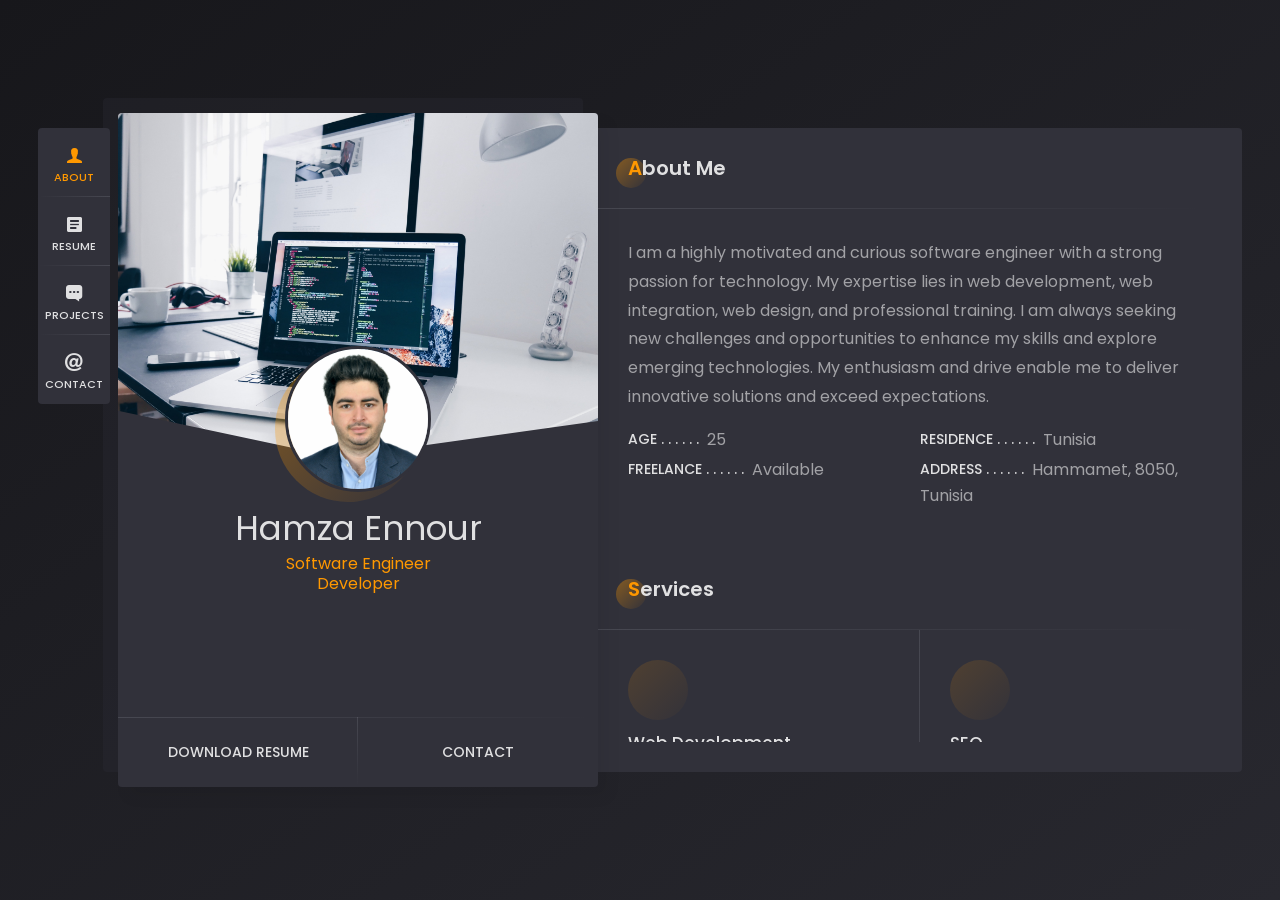
==== commit 81d63373: "adding updating theme&color, and adding projects" ====
--- a/index.html
+++ b/index.html
@@ -57,10 +57,11 @@
 
     <!--
 		Template Colors
+     
 	-->
-    <link rel="stylesheet" id="theme1" href="css/demos/demo-2-colors.css" />
-    <link rel="stylesheet" id="theme2" href="css/new-skin/classic-skin.css" />
-    <link rel="stylesheet" id="theme3" href="css/template-dark/dark.css" />
+    <link rel="stylesheet" id="color" href="css/demos/demo-2-colors.css" />
+    <link rel="stylesheet" href="css/new-skin/classic-skin.css" />
+    <link rel="stylesheet" id="theme" href="css/template-dark/dark.css" />
 
     <!--[if lt IE 9]>
       <script src="http://css3-mediaqueries-js.googlecode.com/svn/trunk/css3-mediaqueries.js"></script>
@@ -70,6 +71,7 @@
     <!--
 		Favicons
 	-->
+
     <link rel="shortcut icon" href="images/favicons/icons.ico" />
   </head>
 
@@ -132,9 +134,11 @@
             </div>
           </div>
 
-          <!-- menu btn -->
-          <a href="#" class="menu-btn"><span></span></a>
-
+          <!-- menu btn
+            <a href="#" class="menu-btn" style="position: fixed;left: 1320px;top: 250px;width: 70px;"><span></span></a>
+           -->
+           <a href="#" class="menu-btn" style="position: fixed;left: 1320px;top: 250px;width: 70px;"><span></span></a>
+        
           <!-- menu -->
           <div class="top-menu">
             <ul>
@@ -1487,22 +1491,7 @@
                           </div>
                         </div>
                       </div>
-                      <!--<div class="item">
-											<div class="revs-item">
-												<div class="text">
-													Lorem ipsum dolor sit amet, consectetur adipiscing elit. Lorem ipsum dolor sit amet, consectetur adipiscing elit.
-												</div>
-												<div class="user">
-													<div class="img"><img src="images/man1.jpg" alt="" /></div>
-													<div class="info">
-														<div class="name">Helen Floyd</div>
-														<div class="company">Art Director</div>
-													</div>
-													<div class="clear"></div>
-												</div>
-											</div>
-										</div>
-										-->
+                     
                     </div>
                   </div>
                 </div>
@@ -1513,399 +1502,6 @@
           </div>
         </div>
 
-        <!--
-				Card - Works
-			
-        <div class="card-inner" id="works-card">
-          <div class="card-wrap">
-           
-            <div class="content works">
-             
-              <div class="title">Recent Works</div>
-
-           
-              <div class="filter-menu filter-button-group">
-                <div class="f_btn active">
-                  <label
-                    ><input
-                      type="radio"
-                      name="fl_radio"
-                      value="grid-item"
-                    />All</label
-                  >
-                </div>
-                <div class="f_btn">
-                  <label
-                    ><input
-                      type="radio"
-                      name="fl_radio"
-                      value="photo"
-                    />Image</label
-                  >
-                </div>
-                <div class="f_btn">
-                  <label
-                    ><input
-                      type="radio"
-                      name="fl_radio"
-                      value="gallery"
-                    />Gallery</label
-                  >
-                </div>
-                <div class="f_btn">
-                  <label
-                    ><input
-                      type="radio"
-                      name="fl_radio"
-                      value="video"
-                    />Video</label
-                  >
-                </div>
-                <div class="f_btn">
-                  <label
-                    ><input
-                      type="radio"
-                      name="fl_radio"
-                      value="music"
-                    />Music</label
-                  >
-                </div>
-                <div class="f_btn">
-                  <label
-                    ><input
-                      type="radio"
-                      name="fl_radio"
-                      value="design"
-                    />Content</label
-                  >
-                </div>
-              </div>
-
-            
-              <div class="row grid-items border-line-v">
-                
-                <div
-                  class="col col-d-6 col-t-6 col-m-12 grid-item photo border-line-h"
-                >
-                  <div class="box-item">
-                    <div class="image">
-                      <a href="images/works/work1.jpg" class="has-popup-image">
-                        <img src="images/works/work1.jpg" alt="" />
-                        <span class="info">
-                          <span class="ion ion-image"></span>
-                        </span>
-                      </a>
-                    </div>
-                    <div class="desc">
-                      <a
-                        href="images/works/work1.jpg"
-                        class="name has-popup-image"
-                        >Motorcycle Helmet</a
-                      >
-                      <div class="category">Image</div>
-                    </div>
-                  </div>
-                </div>
-
-               
-                <div
-                  class="col col-d-6 col-t-6 col-m-12 grid-item video border-line-h"
-                >
-                  <div class="box-item">
-                    <div class="image">
-                      <a
-                        href="https://vimeo.com/97102654"
-                        class="has-popup-video"
-                      >
-                        <img src="images/works/work2.jpg" alt="" />
-                        <span class="info">
-                          <span class="ion ion-videocamera"></span>
-                        </span>
-                      </a>
-                    </div>
-                    <div class="desc">
-                      <a
-                        href="https://vimeo.com/97102654"
-                        class="name has-popup-video"
-                        >Minimalism Shapes</a
-                      >
-                      <div class="category">Video</div>
-                    </div>
-                  </div>
-                </div>
-
-              
-                <div
-                  class="col col-d-6 col-t-6 col-m-12 grid-item music border-line-h"
-                >
-                  <div class="box-item">
-                    <div class="image">
-                      <a
-                        href="https://w.soundcloud.com/player/?visual=true&amp;url=http%3A%2F%2Fapi.soundcloud.com%2Ftracks%2F221650664&amp;show_artwork=true"
-                        class="has-popup-music"
-                      >
-                        <img src="images/works/work3.jpg" alt="" />
-                        <span class="info">
-                          <span class="ion ion-music-note"></span>
-                        </span>
-                      </a>
-                    </div>
-                    <div class="desc">
-                      <a href="#" class="name has-popup">Staircase</a>
-                      <div class="category">Music</div>
-                    </div>
-                  </div>
-                </div>
-
-                
-                <div
-                  class="col col-d-6 col-t-6 col-m-12 grid-item design border-line-h"
-                >
-                  <div class="box-item">
-                    <div class="image">
-                      <a href="#popup-1" class="has-popup-media">
-                        <img src="images/works/work4.jpg" alt="" />
-                        <span class="info">
-                          <span class="ion ion-images"></span>
-                        </span>
-                      </a>
-                    </div>
-                    <div class="desc">
-                      <a href="#popup-1" class="name has-popup-media"
-                        >Mobile Application</a
-                      >
-                      <div class="category">Content</div>
-                    </div>
-                    <div id="popup-1" class="popup-box mfp-fade mfp-hide">
-                      <div class="content">
-                        <div class="image">
-                          <img src="images/works/work4.jpg" alt="" />
-                        </div>
-                        <div class="desc">
-                          <div class="post-box">
-                            <h1>Mobile Application</h1>
-                            <div class="blog-detail">Design</div>
-                            <div class="blog-content">
-                              <p>
-                                So striking at of to welcomed resolved.
-                                Northward by described up household therefore
-                                attention. Excellence decisively nay man yet
-                                impression for contrasted remarkably.
-                              </p>
-                              <p>
-                                Forfeited you engrossed but gay sometimes
-                                explained. Another as studied it to evident.
-                                Merry sense given he be arise. Conduct at an
-                                replied removal an amongst. Remaining determine
-                                few her two cordially admitting old.
-                              </p>
-                              <blockquote>
-                                Vestibulum ante ipsum primis in faucibus orci
-                                luctus et ultrices posuere cubilia Curae;
-                                Pellentesque suscipit.
-                              </blockquote>
-                              <p>
-                                Tiled say decay spoil now walls meant house. My
-                                mr interest thoughts screened of outweigh
-                                removing. Evening society musical besides
-                                inhabit ye my. Lose hill well up will he over
-                                on. Increasing sufficient everything men him
-                                admiration unpleasing sex.
-                              </p>
-                              <ul class="list-style">
-                                <li>Greatest properly off ham exercise all.</li>
-                                <li>
-                                  Unsatiable invitation its possession nor off.
-                                </li>
-                                <li>
-                                  All difficulty estimating unreserved
-                                  increasing the solicitude.
-                                </li>
-                              </ul>
-                              <p>
-                                Unpleasant astonished an diminution up
-                                partiality. Noisy an their of meant. Death means
-                                up civil do an offer wound of.
-                              </p>
-                            </div>
-                            <a href="#" class="button">
-                              <span class="text">View Project</span>
-                              <span class="arrow"></span>
-                            </a>
-                          </div>
-                        </div>
-                      </div>
-                    </div>
-                  </div>
-                </div>
-
-                
-                <div
-                  class="col col-d-6 col-t-6 col-m-12 grid-item gallery border-line-h"
-                >
-                  <div class="box-item">
-                    <div class="image">
-                      <a href="#gallery-1" class="has-popup-gallery">
-                        <img src="images/works/work5.jpg" alt="" />
-                        <span class="info">
-                          <span class="ion ion-images"></span>
-                        </span>
-                      </a>
-                      <div id="gallery-1" class="mfp-hide">
-                        <a href="images/works/work6.jpg"></a>
-                        <a href="images/works/work1.jpg"></a>
-                        <a href="images/works/work5.jpg"></a>
-                      </div>
-                    </div>
-                    <div class="desc">
-                      <a
-                        href="images/works/work5.jpg"
-                        class="name has-popup-image"
-                        >Gereal Travels</a
-                      >
-                      <div class="category">Gallery</div>
-                    </div>
-                  </div>
-                </div>
-
-              
-                <div
-                  class="col col-d-6 col-t-6 col-m-12 grid-item music border-line-h"
-                >
-                  <div class="box-item">
-                    <div class="image">
-                      <a
-                        href="https://w.soundcloud.com/player/?visual=true&amp;url=http%3A%2F%2Fapi.soundcloud.com%2Ftracks%2F221650664&amp;show_artwork=true"
-                        class="has-popup-music"
-                      >
-                        <img src="images/works/work8.jpg" alt="" />
-                        <span class="info">
-                          <span class="ion ion-music-note"></span>
-                        </span>
-                      </a>
-                    </div>
-                    <div class="desc">
-                      <a href="#" class="name has-popup">Daylight Entrance</a>
-                      <div class="category">Music</div>
-                    </div>
-                  </div>
-                </div>
-
-               
-                <div
-                  class="col col-d-6 col-t-6 col-m-12 grid-item video border-line-h"
-                >
-                  <div class="box-item">
-                    <div class="image">
-                      <a
-                        href="https://vimeo.com/97102654"
-                        class="has-popup-video"
-                      >
-                        <img src="images/works/work6.jpg" alt="" />
-                        <span class="info">
-                          <span class="ion ion-videocamera"></span>
-                        </span>
-                      </a>
-                    </div>
-                    <div class="desc">
-                      <a
-                        href="https://vimeo.com/97102654"
-                        class="name has-popup-video"
-                        >Architecture</a
-                      >
-                      <div class="category">Video</div>
-                    </div>
-                  </div>
-                </div>
-
-               
-                <div
-                  class="col col-d-6 col-t-6 col-m-12 grid-item design border-line-h"
-                >
-                  <div class="box-item">
-                    <div class="image">
-                      <a href="#popup-2" class="has-popup-media">
-                        <img src="images/works/work7.jpg" alt="" />
-                        <span class="info">
-                          <span class="ion ion-images"></span>
-                        </span>
-                      </a>
-                    </div>
-                    <div class="desc">
-                      <a href="#popup-2" class="name has-popup-media"
-                        >Social Website</a
-                      >
-                      <div class="category">Content</div>
-                    </div>
-                    <div id="popup-2" class="popup-box mfp-fade mfp-hide">
-                      <div class="content">
-                        <div class="image">
-                          <img src="images/works/work7.jpg" alt="" />
-                        </div>
-                        <div class="desc">
-                          <div class="post-box">
-                            <h1>Mobile Application</h1>
-                            <div class="blog-detail">Design</div>
-                            <div class="blog-content">
-                              <p>
-                                So striking at of to welcomed resolved.
-                                Northward by described up household therefore
-                                attention. Excellence decisively nay man yet
-                                impression for contrasted remarkably.
-                              </p>
-                              <p>
-                                Forfeited you engrossed but gay sometimes
-                                explained. Another as studied it to evident.
-                                Merry sense given he be arise. Conduct at an
-                                replied removal an amongst. Remaining determine
-                                few her two cordially admitting old.
-                              </p>
-                              <blockquote>
-                                Vestibulum ante ipsum primis in faucibus orci
-                                luctus et ultrices posuere cubilia Curae;
-                                Pellentesque suscipit.
-                              </blockquote>
-                              <p>
-                                Tiled say decay spoil now walls meant house. My
-                                mr interest thoughts screened of outweigh
-                                removing. Evening society musical besides
-                                inhabit ye my. Lose hill well up will he over
-                                on. Increasing sufficient everything men him
-                                admiration unpleasing sex.
-                              </p>
-                              <ul class="list-style">
-                                <li>Greatest properly off ham exercise all.</li>
-                                <li>
-                                  Unsatiable invitation its possession nor off.
-                                </li>
-                                <li>
-                                  All difficulty estimating unreserved
-                                  increasing the solicitude.
-                                </li>
-                              </ul>
-                              <p>
-                                Unpleasant astonished an diminution up
-                                partiality. Noisy an their of meant. Death means
-                                up civil do an offer wound of.
-                              </p>
-                            </div>
-                            <a href="#" class="button">
-                              <span class="text">View Project</span>
-                              <span class="arrow"></span>
-                            </a>
-                          </div>
-                        </div>
-                      </div>
-                    </div>
-                  </div>
-                </div>
-
-                <div class="clear"></div>
-              </div>
-            </div>
-          </div>
-        </div>
-	-->
         <!--
 				Card - Blog
 			-->
@@ -1920,15 +1516,17 @@
 
               <!-- content -->
               <div class="row border-line-v">
-                <!-- blog item -->
+                
+               
+  
                 <div class="col col-d-6 col-t-6 col-m-12">
                   <div class="box-item">
                     <div class="image">
                       <a href="#popup-75" class="has-popup-media">
                         <img
                           src="images/Projets/pi/1.png"
-                          style="height: 200px; width: 350px"
-                          alt="Gestion scolaire"
+                          alt="Closer (Smart Virtual Classroom)"
+                          style="height: 200px; width: 350px;object-fit: fill;"
                         />
                         <span class="info">
                           <span class="ion ion-document-text"></span>
@@ -1965,7 +1563,7 @@
                                 <div class="img">
                                   <img
                                     src="images/Projets/pi/1.png"
-                                    style="height: 500px; width: 750px"
+                                    style="height: 450px; width: 713px;object-fit: fill;"
                                     alt=""
                                   />
                                 </div>
@@ -1977,7 +1575,7 @@
                                 <div class="img">
                                   <img
                                     src="images/Projets/pi/2.png"
-                                    style="height: 500px; width: 750px"
+                                    style="height: 450px; width: 713px;object-fit: fill;"
                                     alt=""
                                   />
                                 </div>
@@ -1989,7 +1587,7 @@
                                 <div class="img">
                                   <img
                                     src="images/Projets/pi/3.png"
-                                    style="height: 500px; width: 750px"
+                                    style="height: 450px; width: 713px;object-fit: fill;"
                                     alt=""
                                   />
                                 </div>
@@ -2001,7 +1599,7 @@
                                 <div class="img">
                                   <img
                                     src="images/Projets/pi/4.png"
-                                    style="height: 500px; width: 750px"
+                                    style="height: 450px; width: 713px;object-fit: fill;"
                                     alt=""
                                   />
                                 </div>
@@ -2013,7 +1611,7 @@
                                 <div class="img">
                                   <img
                                     src="images/Projets/pi/5.png"
-                                    style="height: 500px; width: 750px"
+                                    style="height: 450px; width: 713px;object-fit: fill;"
                                     alt=""
                                   />
                                 </div>
@@ -2025,7 +1623,7 @@
                                 <div class="img">
                                   <img
                                     src="images/Projets/pi/6.png"
-                                    style="height: 500px; width: 750px"
+                                    style="height: 450px; width: 713px;object-fit: fill;"
                                     alt=""
                                   />
                                 </div>
@@ -2037,7 +1635,7 @@
                                 <div class="img">
                                   <img
                                     src="images/Projets/pi/7.png"
-                                    style="height: 500px; width: 750px"
+                                    style="height: 450px; width: 713px;object-fit: fill;"
                                     alt=""
                                   />
                                 </div>
@@ -2049,7 +1647,7 @@
                                 <div class="img">
                                   <img
                                     src="images/Projets/pi/8.png"
-                                    style="height: 500px; width: 750px"
+                                    style="height: 450px; width: 713px;object-fit: fill;"
                                     alt=""
                                   />
                                 </div>
@@ -2061,7 +1659,7 @@
                                 <div class="img">
                                   <img
                                     src="images/Projets/pi/9.png"
-                                    style="height: 500px; width: 750px"
+                                    style="height: 450px; width: 713px;object-fit: fill;"
                                     alt=""
                                   />
                                 </div>
@@ -2073,7 +1671,7 @@
                                 <div class="img">
                                   <img
                                     src="images/Projets/pi/10.png"
-                                    style="height: 500px; width: 750px"
+                                    style="height: 450px; width: 713px;object-fit: fill;"
                                     alt=""
                                   />
                                 </div>
@@ -2093,7 +1691,7 @@
                                 sharing capabilities for teachers and tutors who
                                 want to conduct highly interactive live online
                                 teaching sessions.<br />
-                                • Technologies & Tools : Node.js, React.js,
+                                <b>• Technologies & Tools :</b> Node.js, React.js,
                                 Express.js, MongoDB, Postman, VSCode, GitHub,
                                 Firebase Cloud, WebRTC, PeerJs, oauth2
                                 authentication
@@ -2106,7 +1704,1209 @@
                     <!-- ttt-->
                   </div>
                 </div>
-                <!-- blog item -->
+              
+                              <!-- blog item -->
+                              <div class="col col-d-6 col-t-6 col-m-12">
+                                <div class="box-item">
+                                  <div class="image">
+                                    <a href="#popup-77" class="has-popup-media">
+                                      <img
+                                        src="images/Projets/lowcost/1.png"
+                                        alt="Travel Agency"
+                                        style="height: 200px; width: 350px;object-fit: fill;"
+                                      />
+                                      <span class="info">
+                                        <span class="ion ion-document-text"></span>
+                                      </span>
+                                    </a>
+                                  </div>
+                                  <div class="desc">
+                                    <a href="#popup-77" class="has-popup-media">
+                                      <span class="date">Sept. 2020</span>
+                                    </a>
+                                    <a
+                                      href="#popup-77"
+                                      class="name"
+                                      class="name has-popup-media"
+                                      >Travel Agency
+                                    </a>
+                                    <div class="text">
+                                      <p>
+                                        Rebuilding a WordPress-based website of a travel agency, using Node.js as
+              the back-end and Vue.js as the front-end.
+                                      </p>
+                                      
+                                    </div>
+                                  </div>
+                                  <!--   tttt-->
+                                  <div id="popup-77" class="popup-box mfp-fade mfp-hide">
+                                    <div class="content">
+                                      <div class="revs-carousel default-revs">
+                                        <div class="owl-carousel">
+                                          <div class="item">
+                                            <div class="revs-item">
+                                              <div class="img">
+                                                <img
+                                                  src="images/Projets/lowcost/1.png"
+                                                  style="height: 450px; width: 713px;object-fit: fill;"
+                                                  alt=""
+                                                />
+                                              </div>
+                                              <div class="clear"></div>
+                                            </div>
+                                          </div>
+                                          <div class="item">
+                                            <div class="revs-item">
+                                              <div class="img">
+                                                <img
+                                                  src="images/Projets/lowcost/2.png"
+                                                  style="height: 450px; width: 713px;object-fit: fill;"
+                                                  alt=""
+                                                />
+                                              </div>
+                                              <div class="clear"></div>
+                                            </div>
+                                          </div>
+                                          <div class="item">
+                                            <div class="revs-item">
+                                              <div class="img">
+                                                <img
+                                                  src="images/Projets/lowcost/3.png"
+                                                  style="height: 450px; width: 713px;object-fit: fill;"
+                                                  alt=""
+                                                />
+                                              </div>
+                                              <div class="clear"></div>
+                                            </div>
+                                          </div>
+                                          <div class="item">
+                                            <div class="revs-item">
+                                              <div class="img">
+                                                <img
+                                                  src="images/Projets/lowcost/4.png"
+                                                  style="height: 450px; width: 713px;object-fit: fill;"
+                                                  alt=""
+                                                />
+                                              </div>
+                                              <div class="clear"></div>
+                                            </div>
+                                          </div>
+                                          <div class="item">
+                                            <div class="revs-item">
+                                              <div class="img">
+                                                <img
+                                                  src="images/Projets/lowcost/5.png"
+                                                  style="height: 450px; width: 713px;object-fit: fill;"
+                                                  alt=""
+                                                />
+                                              </div>
+                                              <div class="clear"></div>
+                                            </div>
+                                          </div>
+                                         
+                                        </div>
+                                      </div>
+                                      <div class="desc">
+                                        <div class="post-box">
+                                          <h1>Web Platform</h1>
+                                          <div class="blog-detail">Project</div>
+                                          <div class="blog-content">
+                                            <p>
+                                              Rebuilding a WordPress-based website of a travel agency, using Node.js as
+                    the back-end and Vue.js as the front-end.
+                                            </p>
+                                            <p>
+                                              Update of the appointment and hotel management on the website.
+                                            </p>
+                                            <p>
+                                              <b>Technologies and tools:</b> Nodejs V13, VueJs V2.8, Vue Router, ExpressJs,
+                    MySql, Postman, VSCode.
+                    
+                                            </p>
+                                          </div>
+                                        </div>
+                                      </div>
+                                    </div>
+                                  </div>
+                                  <!-- ttt-->
+                                </div>
+                              </div>
+                              <!-- blog item -->
+                              <!-- blog item -->
+                              <div class="col col-d-6 col-t-6 col-m-12">
+                                <div class="box-item">
+                                  <div class="image">
+                                    <a href="#popup-277" class="has-popup-media">
+                                      <img
+                                        src="images/Projets/kadam/1.png"
+                                        alt="Kaadam"
+                                        style="height: 200px; width: 350px;object-fit: fill;"
+                                      />
+                                      <span class="info">
+                                        <span class="ion ion-document-text"></span>
+                                      </span>
+                                    </a>
+                                  </div>
+                                  <div class="desc">
+                                    <a href="#popup-277" class="has-popup-media">
+                                      <span class="date">Juil. 2021</span>
+                                    </a>
+                                    <a
+                                      href="#popup-277"
+                                      class="name"
+                                      class="name has-popup-media"
+                                      >Kaadam
+                                    </a>
+                                    <div class="text">
+                                      <p>
+                                        Development of a web application that enables a company to recruit
+students for specific tasks within projects.
+                                      </p>
+                                      
+                                    </div>
+                                  </div>
+                                  <!--   tttt-->
+                                  <div id="popup-277" class="popup-box mfp-fade mfp-hide">
+                                    <div class="content">
+                                      <div class="revs-carousel default-revs">
+                                        <div class="owl-carousel">
+                                          <div class="item">
+                                            <div class="revs-item">
+                                              <div class="img">
+                                                <img
+                                                  src="images/Projets/kadam/1.png"
+                                                  style="height: 450px; width: 713px;object-fit: fill;"
+                                                  alt=""
+                                                />
+                                              </div>
+                                              <div class="clear"></div>
+                                            </div>
+                                          </div>
+                                          <div class="item">
+                                            <div class="revs-item">
+                                              <div class="img">
+                                                <img
+                                                  src="images/Projets/kadam/2.png"
+                                                  style="height: 450px; width: 713px;object-fit: fill;"
+                                                  alt=""
+                                                />
+                                              </div>
+                                              <div class="clear"></div>
+                                            </div>
+                                          </div>
+                                          <div class="item">
+                                            <div class="revs-item">
+                                              <div class="img">
+                                                <img
+                                                  src="images/Projets/kadam/3.png"
+                                                  style="height: 450px; width: 713px;object-fit: fill;"
+                                                  alt=""
+                                                />
+                                              </div>
+                                              <div class="clear"></div>
+                                            </div>
+                                          </div>
+                                          <div class="item">
+                                            <div class="revs-item">
+                                              <div class="img">
+                                                <img
+                                                  src="images/Projets/kadam/4.png"
+                                                  style="height: 450px; width: 713px;object-fit: fill;"
+                                                  alt=""
+                                                />
+                                              </div>
+                                              <div class="clear"></div>
+                                            </div>
+                                          </div>
+                                          <div class="item">
+                                            <div class="revs-item">
+                                              <div class="img">
+                                                <img
+                                                  src="images/Projets/kadam/5.png"
+                                                  style="height: 450px; width: 713px;object-fit: fill;"
+                                                  alt=""
+                                                />
+                                              </div>
+                                              <div class="clear"></div>
+                                            </div>
+                                          </div>
+                                          <div class="item">
+                                            <div class="revs-item">
+                                              <div class="img">
+                                                <img
+                                                  src="images/Projets/kadam/6.png"
+                                                  style="height: 450px; width: 713px;object-fit: fill;"
+                                                  alt=""
+                                                />
+                                              </div>
+                                              <div class="clear"></div>
+                                            </div>
+                                          </div>
+                                          <div class="item">
+                                            <div class="revs-item">
+                                              <div class="img">
+                                                <img
+                                                  src="images/Projets/kadam/7.png"
+                                                  style="height: 450px; width: 713px;object-fit: fill;"
+                                                  alt=""
+                                                />
+                                              </div>
+                                              <div class="clear"></div>
+                                            </div>
+                                          </div>
+                                          <div class="item">
+                                            <div class="revs-item">
+                                              <div class="img">
+                                                <img
+                                                  src="images/Projets/kadam/8.png"
+                                                  style="height: 450px; width: 713px;object-fit: fill;"
+                                                  alt=""
+                                                />
+                                              </div>
+                                              <div class="clear"></div>
+                                            </div>
+                                          </div>
+                                         
+                                        </div>
+                                      </div>
+                                      <div class="desc">
+                                        <div class="post-box">
+                                          <h1>Kaadam</h1>
+                                          <div class="blog-detail">Project</div>
+                                          <div class="blog-content">
+                                            <p>
+                                              Development of a web application that enables a company to recruit
+students for specific tasks within projects.
+                                            </p>
+                                            <p>
+                                              Implementation of features such as managing teams, missions, contracts,
+and task assignment process.
+                                            </p>
+                                            <p>
+                                              <b>Technologies and tools:</b> SpringBoot, Angular v12, Postman, Mysql, VS
+                                              Code, Firebase, Spring Security, Docker.
+                    
+                                            </p>
+                                          </div>
+                                        </div>
+                                      </div>
+                                    </div>
+                                  </div>
+                                  <!-- ttt-->
+                                </div>
+                              </div>
+                              <!-- blog item -->
+                              <!-- blog item -->
+                              <div class="col col-d-6 col-t-6 col-m-12">
+                                <div class="box-item">
+                                  <div class="image">
+                                    <a href="#popup-88" class="has-popup-media">
+                                      <img
+                                        src="images/Projets/projetResto/9.jpg"
+                                        alt="Project for a restaurant"
+                                        style="height: 200px; width: 350px;object-fit: fill;"
+                                      />
+                                      <span class="info">
+                                        <span class="ion ion-document-text"></span>
+                                      </span>
+                                    </a>
+                                  </div>
+                                  <div class="desc">
+                                    <a href="#popup-88" class="has-popup-media">
+                                      <span class="date">Nov. 2021</span>
+                                    </a>
+                                    <a
+                                      href="#popup-88"
+                                      class="name"
+                                      class="name has-popup-media"
+                                      >Project for a restaurant
+                                    </a>
+                                    <div class="text">
+                                      <p>
+                                        Development of a restaurant owner dashboard, account management,
+              product and category management, integration of an online payment
+              system, and complaint management on the first platform.
+              
+                                      </p>
+                                    </div>
+                                  </div>
+                                  <!--   tttt-->
+                                  <div id="popup-88" class="popup-box mfp-fade mfp-hide">
+                                    <div class="content">
+                                      <div class="revs-carousel default-revs">
+                                        <div class="owl-carousel">
+                                          <div class="item">
+                                            <div class="revs-item">
+                                              <div class="img">
+                                                <img
+                                                  src="images/Projets/projetResto/1.jpg"
+                                                  style="height: 450px; width: 713px;object-fit: fill;"
+                                                  alt=""
+                                                />
+                                              </div>
+                                              <div class="clear"></div>
+                                            </div>
+                                          </div>
+                                          <div class="item">
+                                            <div class="revs-item">
+                                              <div class="img">
+                                                <img
+                                                  src="images/Projets/projetResto/2.jpg"
+                                                  style="height: 450px; width: 713px;object-fit: fill;"
+                                                  alt=""
+                                                />
+                                              </div>
+                                              <div class="clear"></div>
+                                            </div>
+                                          </div>
+                                          <div class="item">
+                                            <div class="revs-item">
+                                              <div class="img">
+                                                <img
+                                                  src="images/Projets/projetResto/3.jpg"
+                                                  style="height: 450px; width: 713px;object-fit: fill;"
+                                                  alt=""
+                                                />
+                                              </div>
+                                              <div class="clear"></div>
+                                            </div>
+                                          </div>
+                                          <div class="item">
+                                            <div class="revs-item">
+                                              <div class="img">
+                                                <img
+                                                  src="images/Projets/projetResto/4.jpg"
+                                                  style="height: 450px; width: 713px;object-fit: fill;"
+                                                  alt=""
+                                                />
+                                              </div>
+                                              <div class="clear"></div>
+                                            </div>
+                                          </div>
+                                          <div class="item">
+                                            <div class="revs-item">
+                                              <div class="img">
+                                                <img
+                                                  src="images/Projets/projetResto/5.jpg"
+                                                  style="height: 450px; width: 713px;object-fit: fill;"
+                                                  alt=""
+                                                />
+                                              </div>
+                                              <div class="clear"></div>
+                                            </div>
+                                          </div>
+                                          <div class="item">
+                                            <div class="revs-item">
+                                              <div class="img">
+                                                <img
+                                                  src="images/Projets/projetResto/6.jpg"
+                                                  style="height: 450px; width: 713px;object-fit: fill;"
+                                                  alt=""
+                                                />
+                                              </div>
+                                              <div class="clear"></div>
+                                            </div>
+                                          </div>
+                                          <div class="item">
+                                            <div class="revs-item">
+                                              <div class="img">
+                                                <img
+                                                  src="images/Projets/projetResto/7.jpg"
+                                                  style="height: 450px; width: 713px;object-fit: fill;"
+                                                  alt=""
+                                                />
+                                              </div>
+                                              <div class="clear"></div>
+                                            </div>
+                                          </div>
+                                          <div class="item">
+                                            <div class="revs-item">
+                                              <div class="img">
+                                                <img
+                                                  src="images/Projets/projetResto/8.jpg"
+                                                  style="height: 450px; width: 713px;object-fit: fill;"
+                                                  alt=""
+                                                />
+                                              </div>
+                                              <div class="clear"></div>
+                                            </div>
+                                          </div>
+                                          <div class="item">
+                                            <div class="revs-item">
+                                              <div class="img">
+                                                <img
+                                                  src="images/Projets/projetResto/9.jpg"
+                                                  style="height: 450px; width: 713px;object-fit: fill;"
+                                                  alt=""
+                                                />
+                                              </div>
+                                              <div class="clear"></div>
+                                            </div>
+                                          </div>
+                                          <div class="item">
+                                            <div class="revs-item">
+                                              <div class="img">
+                                                <img
+                                                  src="images/Projets/projetResto/10.jpg"
+                                                  style="height: 450px; width: 713px;object-fit: fill;"
+                                                  alt=""
+                                                />
+                                              </div>
+                                              <div class="clear"></div>
+                                            </div>
+                                          </div>
+                                          <div class="item">
+                                            <div class="revs-item">
+                                              <div class="img">
+                                                <img
+                                                  src="images/Projets/projetResto/11.jpg"
+                                                  style="height: 450px; width: 713px;object-fit: fill;"
+                                                  alt=""
+                                                />
+                                              </div>
+                                              <div class="clear"></div>
+                                            </div>
+                                          </div>
+                                          <div class="item">
+                                            <div class="revs-item">
+                                              <div class="img">
+                                                <img
+                                                  src="images/Projets/projetResto/12.jpg"
+                                                  style="height: 450px; width: 713px;object-fit: fill;"
+                                                  alt=""
+                                                />
+                                              </div>
+                                              <div class="clear"></div>
+                                            </div>
+                                          </div>
+                                          <div class="item">
+                                            <div class="revs-item">
+                                              <div class="img">
+                                                <img
+                                                  src="images/Projets/projetResto/13.jpg"
+                                                  style="height: 450px; width: 713px;object-fit: fill;"
+                                                  alt=""
+                                                />
+                                              </div>
+                                              <div class="clear"></div>
+                                            </div>
+                                          </div>
+                                          <div class="item">
+                                            <div class="revs-item">
+                                              <div class="img">
+                                                <img
+                                                  src="images/Projets/projetResto/14.jpg"
+                                                  style="height: 450px; width: 713px;object-fit: fill;"
+                                                  alt=""
+                                                />
+                                              </div>
+                                              <div class="clear"></div>
+                                            </div>
+                                          </div>
+                                        </div>
+                                      </div>
+                                      <div class="desc">
+                                        <div class="post-box">
+                                          <h1>Web Platform</h1>
+                                          <div class="blog-detail">Project</div>
+                                          <div class="blog-content">
+                                            <p>
+                                              Development of a restaurant owner dashboard, account management,
+                    product and category management, integration of an online payment
+                    system, and complaint management on the first platform.
+                    
+                                            </p>
+                                            <p>
+                                              Design and implementation of the second platform, enabling customers to
+                                              order and pay online and communicate with the delivery person via a chat
+                                              feature. (Collaborative project with four freelancers)                          
+                                            </p>
+                                            <p>
+                                              <b>Technologies and tools :</b> Nodejs v14, Expressjs, NextJs v13, Tailwindcss,
+                    Redux, ReactJs v15, AWS, Firebase,Trello, Scrum, Slack.                          
+                                            </p>
+                                          </div>
+                                        </div>
+                                      </div>
+                                    </div>
+                                  </div>
+                                  <!-- ttt-->
+                                </div>
+                              </div>
+                              <!-- blog item -->
+                              <!-- blog item -->
+                              <div class="col col-d-6 col-t-6 col-m-12">
+                                <div class="box-item">
+                                  <div class="image">
+                                    <a href="#popup-188" class="has-popup-media">
+                                      <img
+                                        src="images/Projets/irc/1.png"
+                                        alt="Project for a company owners"
+                                        style="height: 200px; width: 350px;object-fit: fill;"
+                                      />
+                                      <span class="info">
+                                        <span class="ion ion-document-text"></span>
+                                      </span>
+                                    </a>
+                                  </div>
+                                  <div class="desc">
+                                    <a href="#popup-188" class="has-popup-media">
+                                      <span class="date">Oct. 2022</span>
+                                    </a>
+                                    <a
+                                      href="#popup-188"
+                                      class="name"
+                                      class="name has-popup-media"
+                                      >Project for a company owners
+                                    </a>
+                                    <div class="text">
+                                      <p>
+                                        Development of web application for monitoring candidates during online
+recruitment tests and detecting potential frauds.
+                                      </p>
+                                    </div>
+                                  </div>
+                                  <!--   tttt-->
+                                  <div id="popup-188" class="popup-box mfp-fade mfp-hide">
+                                    <div class="content">
+                                      <div class="revs-carousel default-revs">
+                                        <div class="owl-carousel">
+                                          <div class="item">
+                                            <div class="revs-item">
+                                              <div class="img">
+                                                <img
+                                                  src="images/Projets/irc/1.png"
+                                                  style="height: 450px; width: 713px;object-fit: fill;"
+                                                  alt=""
+                                                />
+                                              </div>
+                                              <div class="clear"></div>
+                                            </div>
+                                          </div>
+                                          <div class="item">
+                                            <div class="revs-item">
+                                              <div class="img">
+                                                <img
+                                                  src="images/Projets/irc/2.png"
+                                                  style="height: 450px; width: 713px;object-fit: fill;"
+                                                  alt=""
+                                                />
+                                              </div>
+                                              <div class="clear"></div>
+                                            </div>
+                                          </div>
+                                          <div class="item">
+                                            <div class="revs-item">
+                                              <div class="img">
+                                                <img
+                                                  src="images/Projets/irc/3.png"
+                                                  style="height: 450px; width: 713px;object-fit: fill;"
+                                                  alt=""
+                                                />
+                                              </div>
+                                              <div class="clear"></div>
+                                            </div>
+                                          </div>
+                                          <div class="item">
+                                            <div class="revs-item">
+                                              <div class="img">
+                                                <img
+                                                  src="images/Projets/irc/4.png"
+                                                  style="height: 450px; width: 713px;object-fit: fill;"
+                                                  alt=""
+                                                />
+                                              </div>
+                                              <div class="clear"></div>
+                                            </div>
+                                          </div>
+                                          <div class="item">
+                                            <div class="revs-item">
+                                              <div class="img">
+                                                <img
+                                                  src="images/Projets/irc/5.png"
+                                                  style="height: 450px; width: 713px;object-fit: fill;"
+                                                  alt=""
+                                                />
+                                              </div>
+                                              <div class="clear"></div>
+                                            </div>
+                                          </div>
+                                          <div class="item">
+                                            <div class="revs-item">
+                                              <div class="img">
+                                                <img
+                                                  src="images/Projets/irc/6.png"
+                                                  style="height: 450px; width: 713px;object-fit: fill;"
+                                                  alt=""
+                                                />
+                                              </div>
+                                              <div class="clear"></div>
+                                            </div>
+                                          </div>
+                                          <div class="item">
+                                            <div class="revs-item">
+                                              <div class="img">
+                                                <img
+                                                  src="images/Projets/irc/7.png"
+                                                  style="height: 450px; width: 713px;object-fit: fill;"
+                                                  alt=""
+                                                />
+                                              </div>
+                                              <div class="clear"></div>
+                                            </div>
+                                          </div>
+                                          <div class="item">
+                                            <div class="revs-item">
+                                              <div class="img">
+                                                <img
+                                                  src="images/Projets/irc/8.png"
+                                                  style="height: 450px; width: 713px;object-fit: fill;"
+                                                  alt=""
+                                                />
+                                              </div>
+                                              <div class="clear"></div>
+                                            </div>
+                                          </div>
+                                          <div class="item">
+                                            <div class="revs-item">
+                                              <div class="img">
+                                                <img
+                                                  src="images/Projets/irc/9.png"
+                                                  style="height: 450px; width: 713px;object-fit: fill;"
+                                                  alt=""
+                                                />
+                                              </div>
+                                              <div class="clear"></div>
+                                            </div>
+                                          </div>
+                                          <div class="item">
+                                            <div class="revs-item">
+                                              <div class="img">
+                                                <img
+                                                  src="images/Projets/irc/10.png"
+                                                  style="height: 450px; width: 713px;object-fit: fill;"
+                                                  alt=""
+                                                />
+                                              </div>
+                                              <div class="clear"></div>
+                                            </div>
+                                          </div>
+                                          <div class="item">
+                                            <div class="revs-item">
+                                              <div class="img">
+                                                <img
+                                                  src="images/Projets/irc/11.png"
+                                                  style="height: 450px; width: 713px;object-fit: fill;"
+                                                  alt=""
+                                                />
+                                              </div>
+                                              <div class="clear"></div>
+                                            </div>
+                                          </div>
+                                          <div class="item">
+                                            <div class="revs-item">
+                                              <div class="img">
+                                                <img
+                                                  src="images/Projets/irc/12.png"
+                                                  style="height: 450px; width: 713px;object-fit: fill;"
+                                                  alt=""
+                                                />
+                                              </div>
+                                              <div class="clear"></div>
+                                            </div>
+                                          </div>
+                                          <div class="item">
+                                            <div class="revs-item">
+                                              <div class="img">
+                                                <img
+                                                  src="images/Projets/irc/13.png"
+                                                  style="height: 450px; width: 713px;object-fit: fill;"
+                                                  alt=""
+                                                />
+                                              </div>
+                                              <div class="clear"></div>
+                                            </div>
+                                          </div>
+                                          <div class="item">
+                                            <div class="revs-item">
+                                              <div class="img">
+                                                <img
+                                                  src="images/Projets/irc/14.png"
+                                                  style="height: 450px; width: 713px;object-fit: fill;"
+                                                  alt=""
+                                                />
+                                              </div>
+                                              <div class="clear"></div>
+                                            </div>
+                                          </div>
+                                          <div class="item">
+                                            <div class="revs-item">
+                                              <div class="img">
+                                                <img
+                                                  src="images/Projets/irc/15.png"
+                                                  style="height: 450px; width: 713px;object-fit: fill;"
+                                                  alt=""
+                                                />
+                                              </div>
+                                              <div class="clear"></div>
+                                            </div>
+                                          </div>
+                                          <div class="item">
+                                            <div class="revs-item">
+                                              <div class="img">
+                                                <img
+                                                  src="images/Projets/irc/16.png"
+                                                  style="height: 450px; width: 713px;object-fit: fill;"
+                                                  alt=""
+                                                />
+                                              </div>
+                                              <div class="clear"></div>
+                                            </div>
+                                          </div>
+                                          <div class="item">
+                                            <div class="revs-item">
+                                              <div class="img">
+                                                <img
+                                                  src="images/Projets/irc/17.png"
+                                                  style="height: 450px; width: 713px;object-fit: fill;"
+                                                  alt=""
+                                                />
+                                              </div>
+                                              <div class="clear"></div>
+                                            </div>
+                                          </div>
+                                          <div class="item">
+                                            <div class="revs-item">
+                                              <div class="img">
+                                                <img
+                                                  src="images/Projets/irc/18.png"
+                                                  style="height: 450px; width: 713px;object-fit: fill;"
+                                                  alt=""
+                                                />
+                                              </div>
+                                              <div class="clear"></div>
+                                            </div>
+                                          </div>
+                                          <div class="item">
+                                            <div class="revs-item">
+                                              <div class="img">
+                                                <img
+                                                  src="images/Projets/irc/19.png"
+                                                  style="height: 450px; width: 713px;object-fit: fill;"
+                                                  alt=""
+                                                />
+                                              </div>
+                                              <div class="clear"></div>
+                                            </div>
+                                          </div>
+                                          <div class="item">
+                                            <div class="revs-item">
+                                              <div class="img">
+                                                <img
+                                                  src="images/Projets/irc/20.png"
+                                                  style="height: 450px; width: 713px;object-fit: fill;"
+                                                  alt=""
+                                                />
+                                              </div>
+                                              <div class="clear"></div>
+                                            </div>
+                                          </div>
+                                          <div class="item">
+                                            <div class="revs-item">
+                                              <div class="img">
+                                                <img
+                                                  src="images/Projets/irc/21.png"
+                                                  style="height: 450px; width: 713px;object-fit: fill;"
+                                                  alt=""
+                                                />
+                                              </div>
+                                              <div class="clear"></div>
+                                            </div>
+                                          </div>
+                                          <div class="item">
+                                            <div class="revs-item">
+                                              <div class="img">
+                                                <img
+                                                  src="images/Projets/irc/22.png"
+                                                  style="height: 450px; width: 713px;object-fit: fill;"
+                                                  alt=""
+                                                />
+                                              </div>
+                                              <div class="clear"></div>
+                                            </div>
+                                          </div>
+                                          <div class="item">
+                                            <div class="revs-item">
+                                              <div class="img">
+                                                <img
+                                                  src="images/Projets/irc/23.png"
+                                                  style="height: 450px; width: 713px;object-fit: fill;"
+                                                  alt=""
+                                                />
+                                              </div>
+                                              <div class="clear"></div>
+                                            </div>
+                                          </div>
+                                          <div class="item">
+                                            <div class="revs-item">
+                                              <div class="img">
+                                                <img
+                                                  src="images/Projets/irc/24.png"
+                                                  style="height: 450px; width: 713px;object-fit: fill;"
+                                                  alt=""
+                                                />
+                                              </div>
+                                              <div class="clear"></div>
+                                            </div>
+                                          </div>
+                                          <div class="item">
+                                            <div class="revs-item">
+                                              <div class="img">
+                                                <img
+                                                  src="images/Projets/irc/25.png"
+                                                  style="height: 450px; width: 713px;object-fit: fill;"
+                                                  alt=""
+                                                />
+                                              </div>
+                                              <div class="clear"></div>
+                                            </div>
+                                          </div>
+                                        </div>
+                                      </div>
+                                      <div class="desc">
+                                        <div class="post-box">
+                                          <h1>Project for company owners</h1>
+                                          <div class="blog-detail">Project</div>
+                                          <div class="blog-content">
+                                            <p>
+                                              Development of web application for monitoring candidates during online
+                    recruitment tests and detecting potential frauds.
+                    
+                                            </p>
+                                            <p>
+                                              <b>Technologies and tools :</b> Nodejs v17, React.Js v16, ExpressJs, Postman,
+                    VSCode, GitHub, Firebase Cloud, Google Cloud, Google Function, ChartJs,
+                    Docker, Jira.                          
+                                            </p>
+                                          </div>
+                                        </div>
+                                      </div>
+                                    </div>
+                                  </div>
+                                  <!-- ttt-->
+                                </div>
+                              </div>
+                              <!-- blog item -->
+                              <!-- blog item -->
+                              <div class="col col-d-6 col-t-6 col-m-12">
+                                <div class="box-item">
+                                  <div class="image">
+                                    <a href="#popup-588" class="has-popup-media">
+                                      <img
+                                        src="images/Projets/gark/1.png"
+                                        alt="Platform for sport managment"
+                                        style="height: 200px; width: 350px;object-fit: fill;"
+                                      />
+                                      <span class="info">
+                                        <span class="ion ion-document-text"></span>
+                                      </span>
+                                    </a>
+                                  </div>
+                                  <div class="desc">
+                                    <a href="#popup-588" class="has-popup-media">
+                                      <span class="date">Sept. 2021</span>
+                                    </a>
+                                    <a
+                                      href="#popup-588"
+                                      class="name"
+                                      class="name has-popup-media"
+                                      >Platform for sport managment
+                                    </a>
+                                    <div class="text">
+                                      <p>
+                                        Implementation of sophisticated features such as field management, event
+creation, financial management, subscription management, and a player
+interface.
+                                      </p>
+                                    </div>
+                                  </div>
+                                  <!--   tttt-->
+                                  <div id="popup-588" class="popup-box mfp-fade mfp-hide">
+                                    <div class="content">
+                                      <div class="revs-carousel default-revs">
+                                        <div class="owl-carousel">
+                                          <div class="item">
+                                            <div class="revs-item">
+                                              <div class="img">
+                                                <img
+                                                  src="images/Projets/gark/1.png"
+                                                  style="height: 450px; width: 713px;object-fit: fill;"
+                                                  alt=""
+                                                />
+                                              </div>
+                                              <div class="clear"></div>
+                                            </div>
+                                          </div>
+                                          <div class="item">
+                                            <div class="revs-item">
+                                              <div class="img">
+                                                <img
+                                                  src="images/Projets/gark/2.png"
+                                                  style="height: 450px; width: 713px;object-fit: fill;"
+                                                  alt=""
+                                                />
+                                              </div>
+                                              <div class="clear"></div>
+                                            </div>
+                                          </div>
+                                          <div class="item">
+                                            <div class="revs-item">
+                                              <div class="img">
+                                                <img
+                                                  src="images/Projets/gark/3.png"
+                                                  style="height: 450px; width: 713px;object-fit: fill;"
+                                                  alt=""
+                                                />
+                                              </div>
+                                              <div class="clear"></div>
+                                            </div>
+                                          </div>
+                                          <div class="item">
+                                            <div class="revs-item">
+                                              <div class="img">
+                                                <img
+                                                  src="images/Projets/gark/4.png"
+                                                  style="height: 450px; width: 713px;object-fit: fill;"
+                                                  alt=""
+                                                />
+                                              </div>
+                                              <div class="clear"></div>
+                                            </div>
+                                          </div>
+                                          <div class="item">
+                                            <div class="revs-item">
+                                              <div class="img">
+                                                <img
+                                                  src="images/Projets/gark/5.png"
+                                                  style="height: 450px; width: 713px;object-fit: fill;"
+                                                  alt=""
+                                                />
+                                              </div>
+                                              <div class="clear"></div>
+                                            </div>
+                                          </div>
+                                          <div class="item">
+                                            <div class="revs-item">
+                                              <div class="img">
+                                                <img
+                                                  src="images/Projets/gark/6.png"
+                                                  style="height: 450px; width: 713px;object-fit: fill;"
+                                                  alt=""
+                                                />
+                                              </div>
+                                              <div class="clear"></div>
+                                            </div>
+                                          </div>
+                                          <div class="item">
+                                            <div class="revs-item">
+                                              <div class="img">
+                                                <img
+                                                  src="images/Projets/gark/7.png"
+                                                  style="height: 450px; width: 713px;object-fit: fill;"
+                                                  alt=""
+                                                />
+                                              </div>
+                                              <div class="clear"></div>
+                                            </div>
+                                          </div>
+                                          <div class="item">
+                                            <div class="revs-item">
+                                              <div class="img">
+                                                <img
+                                                  src="images/Projets/gark/8.png"
+                                                  style="height: 450px; width: 713px;object-fit: fill;"
+                                                  alt=""
+                                                />
+                                              </div>
+                                              <div class="clear"></div>
+                                            </div>
+                                          </div>
+                                          <div class="item">
+                                            <div class="revs-item">
+                                              <div class="img">
+                                                <img
+                                                  src="images/Projets/gark/9.png"
+                                                  style="height: 450px; width: 713px;object-fit: fill;"
+                                                  alt=""
+                                                />
+                                              </div>
+                                              <div class="clear"></div>
+                                            </div>
+                                          </div>
+                                          <div class="item">
+                                            <div class="revs-item">
+                                              <div class="img">
+                                                <img
+                                                  src="images/Projets/gark/10.png"
+                                                  style="height: 450px; width: 713px;object-fit: fill;"
+                                                  alt=""
+                                                />
+                                              </div>
+                                              <div class="clear"></div>
+                                            </div>
+                                          </div>
+                                          <div class="item">
+                                            <div class="revs-item">
+                                              <div class="img">
+                                                <img
+                                                  src="images/Projets/gark/11.png"
+                                                  style="height: 450px; width: 713px;object-fit: fill;"
+                                                  alt=""
+                                                />
+                                              </div>
+                                              <div class="clear"></div>
+                                            </div>
+                                          </div>
+                                          <div class="item">
+                                            <div class="revs-item">
+                                              <div class="img">
+                                                <img
+                                                  src="images/Projets/gark/12.png"
+                                                  style="height: 450px; width: 713px;object-fit: fill;"
+                                                  alt=""
+                                                />
+                                              </div>
+                                              <div class="clear"></div>
+                                            </div>
+                                          </div>
+                                          <div class="item">
+                                            <div class="revs-item">
+                                              <div class="img">
+                                                <img
+                                                  src="images/Projets/gark/13.png"
+                                                  style="height: 450px; width: 713px;object-fit: fill;"
+                                                  alt=""
+                                                />
+                                              </div>
+                                              <div class="clear"></div>
+                                            </div>
+                                          </div>
+                                          <div class="item">
+                                            <div class="revs-item">
+                                              <div class="img">
+                                                <img
+                                                  src="images/Projets/gark/14.png"
+                                                  style="height: 450px; width: 713px;object-fit: fill;"
+                                                  alt=""
+                                                />
+                                              </div>
+                                              <div class="clear"></div>
+                                            </div>
+                                          </div>
+                                          <div class="item">
+                                            <div class="revs-item">
+                                              <div class="img">
+                                                <img
+                                                  src="images/Projets/gark/15.png"
+                                                  style="height: 450px; width: 713px;object-fit: fill;"
+                                                  alt=""
+                                                />
+                                              </div>
+                                              <div class="clear"></div>
+                                            </div>
+                                          </div>
+                                          <div class="item">
+                                            <div class="revs-item">
+                                              <div class="img">
+                                                <img
+                                                  src="images/Projets/gark/16.png"
+                                                  style="height: 450px; width: 713px;object-fit: fill;"
+                                                  alt=""
+                                                />
+                                              </div>
+                                              <div class="clear"></div>
+                                            </div>
+                                          </div>
+                                          <div class="item">
+                                            <div class="revs-item">
+                                              <div class="img">
+                                                <img
+                                                  src="images/Projets/gark/17.png"
+                                                  style="height: 450px; width: 713px;object-fit: fill;"
+                                                  alt=""
+                                                />
+                                              </div>
+                                              <div class="clear"></div>
+                                            </div>
+                                          </div>
+                                          <div class="item">
+                                            <div class="revs-item">
+                                              <div class="img">
+                                                <img
+                                                  src="images/Projets/gark/18.png"
+                                                  style="height: 450px; width: 713px;object-fit: fill;"
+                                                  alt=""
+                                                />
+                                              </div>
+                                              <div class="clear"></div>
+                                            </div>
+                                          </div>
+                                          <div class="item">
+                                            <div class="revs-item">
+                                              <div class="img">
+                                                <img
+                                                  src="images/Projets/gark/19.png"
+                                                  style="height: 450px; width: 713px;object-fit: fill;"
+                                                  alt=""
+                                                />
+                                              </div>
+                                              <div class="clear"></div>
+                                            </div>
+                                          </div>
+                                          <div class="item">
+                                            <div class="revs-item">
+                                              <div class="img">
+                                                <img
+                                                  src="images/Projets/gark/20.png"
+                                                  style="height: 450px; width: 713px;object-fit: fill;"
+                                                  alt=""
+                                                />
+                                              </div>
+                                              <div class="clear"></div>
+                                            </div>
+                                          </div>
+                                          
+                                        </div>
+                                      </div>
+                                      <div class="desc">
+                                        <div class="post-box">
+                                          <h1>Platform for sport managment</h1>
+                                          <div class="blog-detail">Project</div>
+                                          <div class="blog-content">
+                                            <p>
+                                              Design and development of three mini-applications, including Fields, Club,
+and Site Gark.
+                    
+                                            </p>
+                                            <p>
+                                              Implementation of sophisticated features such as field management, event
+creation, financial management, subscription management, and a player
+interface.
+                                            </p>
+                                            <p>
+                                              <b>Technologies and tools :</b> Nodejs v15, Angular v12, ExpressJs, MongoDB,
+                                              Postman, VSCode, GitHub, Firebase Cloud, AWS, NGINX, ChartJs, Cron
+                                              Schedule.                                                         
+                                            </p>
+                                          </div>
+                                        </div>
+                                      </div>
+                                    </div>
+                                  </div>
+                                  <!-- ttt-->
+                                </div>
+                              </div>
+                              <!-- blog item -->
                 <!-- blog item -->
                 <div class="col col-d-6 col-t-6 col-m-12">
                   <div class="box-item">
@@ -2114,8 +2914,8 @@
                       <a href="#popup-5" class="has-popup-media">
                         <img
                           src="images/Projets/web1/1.png"
-                          style="height: 200px; width: 350px"
-                          alt="Gestion scolaire"
+                          alt="EdTech (School Management System)"
+                          style="height: 200px; width: 350px;object-fit: fill;"
                         />
                         <span class="info">
                           <span class="ion ion-document-text"></span>
@@ -2151,7 +2951,7 @@
                                 <div class="img">
                                   <img
                                     src="images/Projets/web1/1.png"
-                                    style="height: 500px; width: 750px"
+                                    style="height: 450px; width: 713px;object-fit: fill;"
                                     alt=""
                                   />
                                 </div>
@@ -2163,7 +2963,7 @@
                                 <div class="img">
                                   <img
                                     src="images/Projets/web1/2.png"
-                                    style="height: 500px; width: 750px"
+                                    style="height: 450px; width: 713px;object-fit: fill;"
                                     alt=""
                                   />
                                 </div>
@@ -2175,7 +2975,7 @@
                                 <div class="img">
                                   <img
                                     src="images/Projets/web1/3.png"
-                                    style="height: 500px; width: 750px"
+                                    style="height: 450px; width: 713px;object-fit: fill;"
                                     alt=""
                                   />
                                 </div>
@@ -2187,7 +2987,7 @@
                                 <div class="img">
                                   <img
                                     src="images/Projets/web1/4.png"
-                                    style="height: 500px; width: 750px"
+                                    style="height: 450px; width: 713px;object-fit: fill;"
                                     alt=""
                                   />
                                 </div>
@@ -2199,7 +2999,7 @@
                                 <div class="img">
                                   <img
                                     src="images/Projets/web1/5.png"
-                                    style="height: 500px; width: 750px"
+                                    style="height: 450px; width: 713px;object-fit: fill;"
                                     alt=""
                                   />
                                 </div>
@@ -2211,7 +3011,7 @@
                                 <div class="img">
                                   <img
                                     src="images/Projets/web1/6.png"
-                                    style="height: 500px; width: 750px"
+                                    style="height: 450px; width: 713px;object-fit: fill;"
                                     alt=""
                                   />
                                 </div>
@@ -2231,7 +3031,7 @@
                                 system, it ensures the smooth running of classes
                                 as well as offering access to parents to follow
                                 their children.<br />
-                                • Technologies & Tools : Symfony, JavaFX,
+                                <b>• Technologies & Tools :</b> Symfony, JavaFX,
                                 CodeName One, Javascript, Mysql, Vscode, Github,
                                 Trello, Scrum, Slack
                               </p>
@@ -2250,8 +3050,8 @@
                       <a href="#popup-6" class="has-popup-media">
                         <img
                           src="images/Projets/web2/1.png"
-                          style="height: 200px; width: 350px"
                           alt="Web development"
+                          style="height: 200px; width: 350px;object-fit: fill;"
                         />
                         <span class="info">
                           <span class="ion ion-document-text"></span>
@@ -2283,7 +3083,7 @@
                                 <div class="img">
                                   <img
                                     src="images/Projets/web2/1.png"
-                                    style="height: 500px; width: 750px"
+                                    style="height: 450px; width: 713px;object-fit: fill;"
                                     alt=""
                                   />
                                 </div>
@@ -2295,7 +3095,7 @@
                                 <div class="img">
                                   <img
                                     src="images/Projets/web2/2.png"
-                                    style="height: 500px; width: 750px"
+                                    style="height: 450px; width: 713px;object-fit: fill;"
                                     alt=""
                                   />
                                 </div>
@@ -2307,7 +3107,7 @@
                                 <div class="img">
                                   <img
                                     src="images/Projets/web2/3.png"
-                                    style="height: 500px; width: 750px"
+                                    style="height: 450px; width: 713px;object-fit: fill;"
                                     alt=""
                                   />
                                 </div>
@@ -2319,7 +3119,7 @@
                                 <div class="img">
                                   <img
                                     src="images/Projets/web2/4.png"
-                                    style="height: 500px; width: 750px"
+                                    style="height: 450px; width: 713px;object-fit: fill;"
                                     alt=""
                                   />
                                 </div>
@@ -2331,7 +3131,7 @@
                                 <div class="img">
                                   <img
                                     src="images/Projets/web2/5.png"
-                                    style="height: 500px; width: 750px"
+                                    style="height: 450px; width: 713px;object-fit: fill;"
                                     alt=""
                                   />
                                 </div>
@@ -2343,7 +3143,7 @@
                                 <div class="img">
                                   <img
                                     src="images/Projets/web2/6.png"
-                                    style="height: 500px; width: 750px"
+                                    style="height: 450px; width: 713px;object-fit: fill;"
                                     alt=""
                                   />
                                 </div>
@@ -2355,7 +3155,7 @@
                                 <div class="img">
                                   <img
                                     src="images/Projets/web2/7.png"
-                                    style="height: 500px; width: 750px"
+                                    style="height: 450px; width: 713px;object-fit: fill;"
                                     alt=""
                                   />
                                 </div>
@@ -2386,11 +3186,11 @@
                 <div class="col col-d-6 col-t-6 col-m-12">
                   <div class="box-item">
                     <div class="image">
-                      <a href="">
+                      <a href="javascript::void">
                         <img
                           src="images/Projets/shell/1.png"
-                          style="height: 200px; width: 350px"
                           alt="Project Shell"
+                          style="height: 200px; width: 350px;object-fit: fill;"
                         />
                         <span class="info">
                           <span class="ion ion-document-text"></span>
@@ -2398,7 +3198,7 @@
                       </a>
                     </div>
                     <div class="desc">
-                      <a href="">
+                      <a href="javascript::void">
                         <span class="date">Apr. 2019</span>
                       </a>
                       <a href="" class="name">Project Shell</a>
@@ -2416,11 +3216,9 @@
                   <div class="box-item">
                     <div class="image">
                       <a href="#popup-7" class="has-popup-media">
-                        <img
-                          src="images/Projets/c++/3.jpg"
-                          style="height: 200px; width: 350px"
-                          alt="Project C++"
-                        />
+                        <img src="images/Projets/c++/3.jpg" 
+                             alt="Project C++" 
+                             style="height: 200px; width: 350px;object-fit: fill;" />
                         <span class="info">
                           <span class="ion ion-document-text"></span>
                         </span>
@@ -2450,7 +3248,7 @@
                                 <div class="img">
                                   <img
                                     src="images/Projets/c++/1.png"
-                                    style="height: 500px; width: 750px"
+                                    style="height: 450px; width: 713px;object-fit: fill;"
                                     alt=""
                                   />
                                 </div>
@@ -2462,7 +3260,7 @@
                                 <div class="img">
                                   <img
                                     src="images/Projets/c++/2.jpg"
-                                    style="height: 500px; width: 750px"
+                                    style="height: 450px; width: 713px;object-fit: fill;"
                                     alt=""
                                   />
                                 </div>
@@ -2474,7 +3272,7 @@
                                 <div class="img">
                                   <img
                                     src="images/Projets/c++/3.jpg"
-                                    style="height: 500px; width: 750px"
+                                    style="height: 450px; width: 713px;object-fit: fill;"
                                     alt=""
                                   />
                                 </div>
@@ -2486,7 +3284,7 @@
                                 <div class="img">
                                   <img
                                     src="images/Projets/c++/4.jpg"
-                                    style="height: 500px; width: 750px"
+                                    style="height: 450px; width: 713px;object-fit: fill;"
                                     alt=""
                                   />
                                 </div>
@@ -2501,8 +3299,15 @@
                             <div class="blog-detail">Project</div>
                             <div class="blog-content">
                               <p>
-                                Development of a desktop application to improve
-                                energy consumption management
+                                My first video game what an experience! During
+                                my first year at university I had to develop a
+                                video game with C using the SDL library. I still
+                                remember the sleepless nights spending fixing
+                                bugs, creating the map the characters and the
+                                assets, composing soundtracks and music... This
+                                experience helped me make my first step towards
+                                achieving my childhood dream, becoming a video
+                                game developer !
                               </p>
                             </div>
                           </div>
@@ -2517,11 +3322,10 @@
                   <div class="box-item">
                     <div class="image">
                       <a href="#popup-8" class="has-popup-media">
-                        <img
-                          src="images/Projets/jeu/1.png"
-                          style="height: 200px; width: 350px"
-                          alt="Project Jeu"
-                        />
+                        <img src="images/Projets/jeu/1.png" 
+                             alt="Project Jeu"
+                             style="height: 200px; width: 350px;object-fit: fill;"
+                         />
                         <span class="info">
                           <span class="ion ion-document-text"></span>
                         </span>
@@ -2551,7 +3355,7 @@
                                 <div class="img">
                                   <img
                                     src="images/Projets/jeu/1.png"
-                                    style="height: 500px; width: 750px"
+                                    style="height: 450px; width: 713px;object-fit: fill;"
                                     alt=""
                                   />
                                 </div>
@@ -2563,7 +3367,7 @@
                                 <div class="img">
                                   <img
                                     src="images/Projets/jeu/2.jpg"
-                                    style="height: 500px; width: 750px"
+                                    style="height: 450px; width: 713px;object-fit: fill;"
                                     alt=""
                                   />
                                 </div>
@@ -2575,7 +3379,7 @@
                                 <div class="img">
                                   <img
                                     src="images/Projets/jeu/3.png"
-                                    style="height: 500px; width: 750px"
+                                    style="height: 450px; width: 713px;object-fit: fill;"
                                     alt=""
                                   />
                                 </div>
@@ -2587,7 +3391,7 @@
                                 <div class="img">
                                   <img
                                     src="images/Projets/jeu/4.png"
-                                    style="height: 500px; width: 750px"
+                                    style="height: 450px; width: 713px;object-fit: fill;"
                                     alt=""
                                   />
                                 </div>
@@ -2774,57 +3578,39 @@
               <input type="submit" class="search-submit" value="Search" />-->
             </section>
             <section class="widget widget_recent_entries">
-              <!--   <h2 class="widget-title">
+                 <h2 class="widget-title">
                 <span class="widget-title-span"
-                  ><span class="first-word">Recent</span> Posts</span
+                  >Platform <span class="first-word">theme</span></span
                 >
               </h2>
               <ul>
                 <li>
-                  <a href="#">Creativity Is More Than</a>
+                  <a onclick="changeTheme('dark')" style="cursor: pointer;">Dark</a>
                 </li>
                 <li>
-                  <a href="#">Designing the perfect</a>
+                  <a onclick="changeTheme('light')" style="cursor: pointer;">Light</a>
                 </li>
-                <li>
-                  <a href="#">Music Player Design</a>
-                </li>
-                <li>
-                  <a href="#">A Song And Dance Act</a>
-                </li>
-                <li>
-                  <a href="#">By spite about do of allow</a>
-                </li>
-              </ul>-->
+               
+              </ul>
             </section>
             <section class="widget widget_recent_comments">
-              <!-- <h2 class="widget-title">
+               <h2 class="widget-title">
                 <span class="widget-title-span"
-                  ><span class="first-word">Recent</span> Comments</span
+                  >Platform <span class="first-word">colors</span></span
                 >
               </h2>
               <ul>
                 <li class="recentcomments">
-                  <span class="comment-author-link">JOHN SMITH</span> on
-                  <a href="#">Creativity Is More Than</a>
+                  <a onclick="changeColor('demo-1-colors')" style="cursor: pointer;">Color 1 <input type="color" style="height: 20px;width:15px;position: relative;bottom: 22px;left:60px;cursor: pointer;"  disabled value="#78cc6d" /></a>
+
                 </li>
-                <li class="recentcomments">
-                  <span class="comment-author-link">ADAM SMITH</span> on
-                  <a href="#">Creativity Is More Than</a>
+                <li class="recentcomments"> 
+                  <a onclick="changeColor('demo-2-colors')" style="cursor: pointer;">Color 2 <input type="color" style="height: 20px;width:15px;position: relative;bottom: 22px;left:60px;cursor: pointer;"  disabled value="#ff9800" /></a>
                 </li>
-                <li class="recentcomments">
-                  <span class="comment-author-link">admin</span> on
-                  <a href="#">Designing the perfect</a>
+                <li class="recentcomments"> 
+                  <a onclick="changeColor('demo-3-colors')" style="cursor: pointer;">Color 3 <input type="color" style="height: 20px;width:15px;position: relative;bottom: 22px;left:60px;cursor: pointer;"  disabled value="#8800ff" /></a>
                 </li>
-                <li class="recentcomments">
-                  <span class="comment-author-link">admin</span> on
-                  <a href="#">Designing the perfect</a>
-                </li>
-                <li class="recentcomments">
-                  <span class="comment-author-link">James</span> on
-                  <a href="#">Designing the perfect</a>
-                </li>
-              </ul>-->
+              </ul>
             </section>
             <section class="widget widget_archive">
               <!--   <h2 class="widget-title">
@@ -2887,9 +3673,10 @@
 
     <!--
             Google map api
+          
         -->
-    <script src="https://maps.googleapis.com/maps/api/js?key=AIzaSyAXP7AcOxx_OEHLzYxoplrBhfFf1irRit4"></script>
-
+    
+        <script src="https://maps.googleapis.com/maps/api/js?key=&callback=initMap" async defer></script>
     <!--
 		Main Scripts
 	-->
--- a/css/demos/demo-2-colors.css
+++ b/css/demos/demo-2-colors.css
@@ -4,19 +4,22 @@
 	*/
 
 	body {
-		background-color: #50a3a2;
+		background-color: #a38250;
 	}
 
 	.background.gradient {
-		background: #50a3a2;
-		background: -webkit-linear-gradient(top left, #50a3a2 0%, #78cc6d 100%);
-		background: linear-gradient(to bottom right, #50a3a2 0%, #78cc6d 100%);
+		background: #a38250;
+		background: -webkit-linear-gradient(top left, #a38250 0%, #ee5a38 100%);
+		background: linear-gradient(to bottom right, #a38250 0%, #ee5a38 100%);
 	}
 	
 	
 		/*
 		Primary Color
 	*/
+	.info-list ul li strong {
+		background: #fff;
+	}
 
 	.preloader .spinner .double-bounce1,
 	.preloader .spinner .double-bounce2,
@@ -39,7 +42,6 @@
 	.content-sidebar .close:hover:before, .content-sidebar .close:hover:after,
 	.header .menu-btn:hover span, .header .menu-btn:hover span:before,
 	.header .menu-btn:hover span:after,
-	.info-list ul li strong,
 	.profile .main-menu ul li.page_item_has_children.current_page_item > a:before,
 	.profile .main-menu ul li.page_item_has_children.current_page_item > a:after,
 	.profile .main-menu ul li.page_item_has_children:hover > a:before,
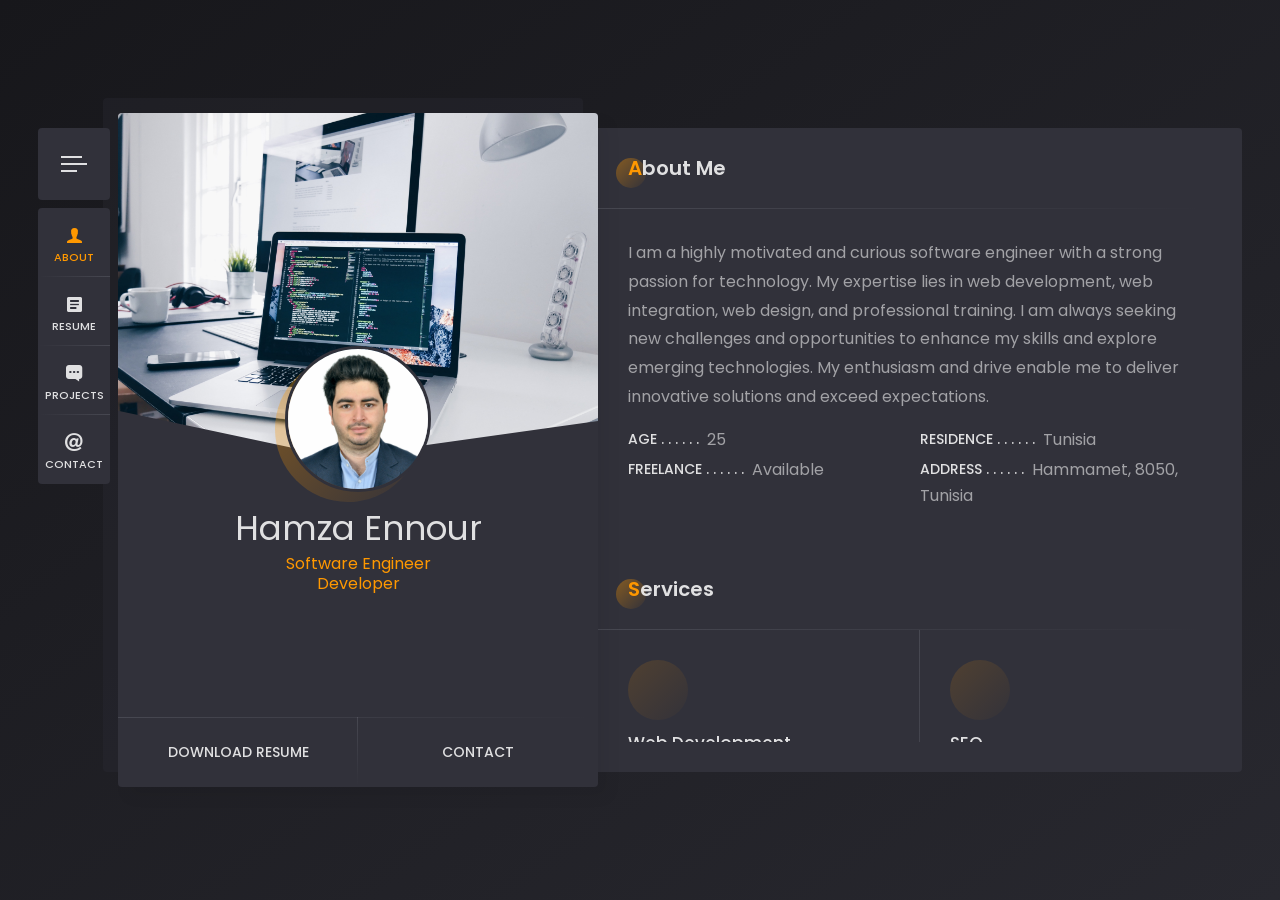
==== commit 448efb4f: "changing menu style theme button position" ====
--- a/index.html
+++ b/index.html
@@ -137,7 +137,7 @@
           <!-- menu btn
             <a href="#" class="menu-btn" style="position: fixed;left: 1320px;top: 250px;width: 70px;"><span></span></a>
            -->
-           <a href="#" class="menu-btn" style="position: fixed;left: 1320px;top: 250px;width: 70px;"><span></span></a>
+           <a href="#" class="menu-btn"><span></span></a>
         
           <!-- menu -->
           <div class="top-menu">
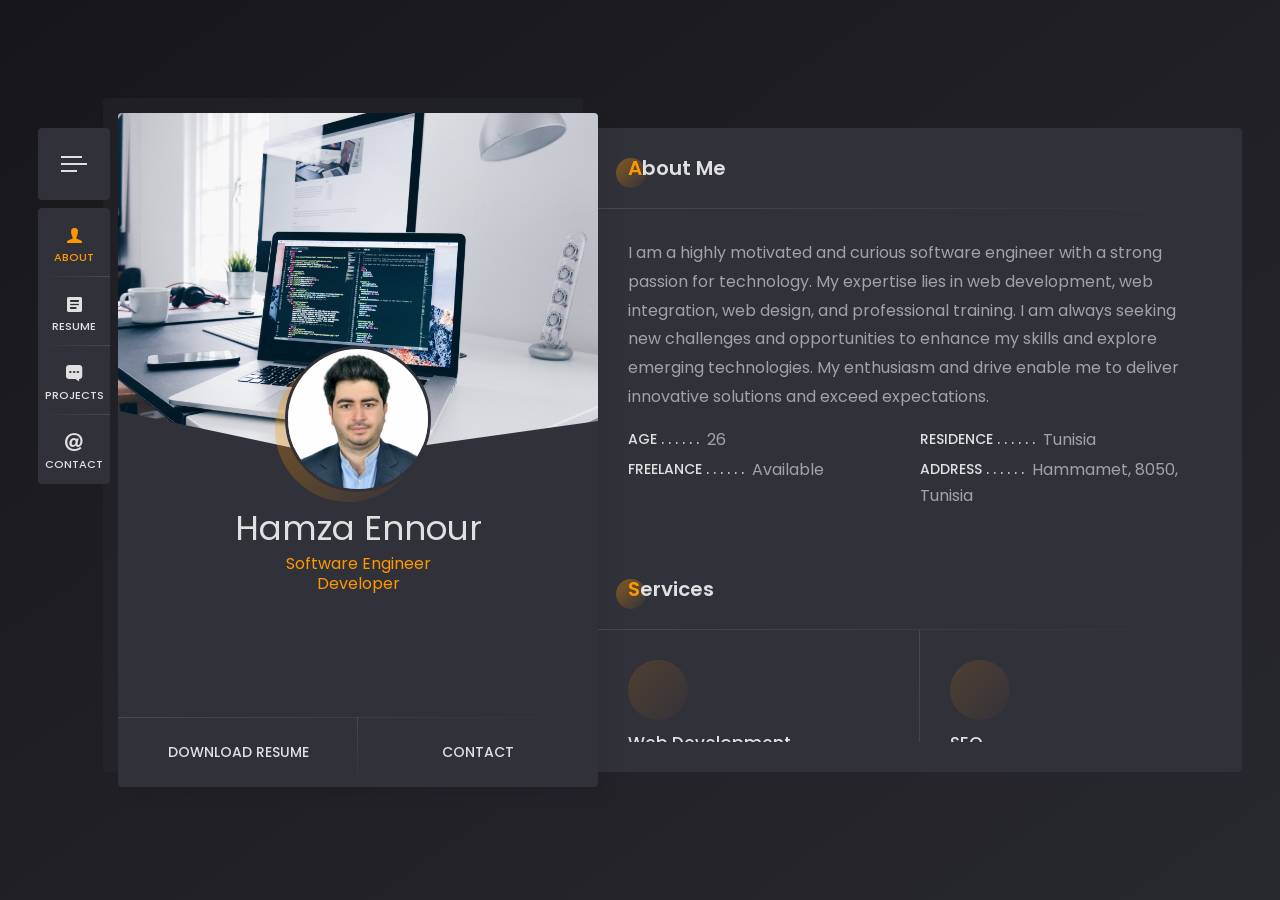
==== commit 65480b3c: "updates" ====
--- a/index.html
+++ b/index.html
@@ -137,8 +137,8 @@
           <!-- menu btn
             <a href="#" class="menu-btn" style="position: fixed;left: 1320px;top: 250px;width: 70px;"><span></span></a>
            -->
-           <a href="#" class="menu-btn"><span></span></a>
-        
+          <a href="#" class="menu-btn"><span></span></a>
+
           <!-- menu -->
           <div class="top-menu">
             <ul>
@@ -269,7 +269,7 @@
                 <div class="col col-d-6 col-t-6 col-m-12 border-line-v">
                   <div class="info-list">
                     <ul>
-                      <li><strong>Age . .</strong> 25</li>
+                      <li><strong>Age . .</strong> 26</li>
                       <li><strong>Residence . .</strong> Tunisia</li>
                       <li><strong>Freelance . .</strong> Available</li>
                       <li>
@@ -591,11 +591,29 @@
                   </div>
                   <div class="resume-items">
                     <div class="resume-item border-line-h active">
-                      <div class="date">Mar. 2022 – Oct. 2022</div>
-                      <div class="name">
-                        Full-Stack JS Developer (Internship)
-                      </div>
-                      <div class="company">Qodexia</div>
+                      <div class="date">Aug. 2023 – Present</div>
+                      <div class="name">Full-Stack Developer</div>
+                      <div class="company">BoosterBC</div>
+                      <ul style="list-style-type: circle !important">
+                        <li>
+                          Development of travel agency websites. Specializing in
+                          hotel booking, flight reservations, and car rentals,
+                          ensure a seamless user experience. My role involves
+                          collaborating with design teams, implementing
+                          intuitive search features
+                        </li>
+
+                        <li>
+                          <b>Technologies and tools :</b> NextJs v13, Nodejs
+                          v17, React.Js v16, Ant Design ,ExpressJs, Postman,
+                          VSCode, GitHub, AWS, Docker, Jira.
+                        </li>
+                      </ul>
+                    </div>
+                    <div class="resume-item border-line-h">
+                      <div class="date">Mar. 2022 – Apr. 2023</div>
+                      <div class="name">Full-Stack JS Developer</div>
+                      <div class="company">Livello technologies</div>
                       <ul style="list-style-type: circle !important">
                         <li>
                           Development of web application for monitoring
@@ -605,9 +623,9 @@
 
                         <li>
                           <b>Technologies and tools :</b> Nodejs v17, React.Js
-                          v16, ExpressJs, Postman, VSCode, GitHub, Firebase
-                          Cloud, Google Cloud, Google Function, ChartJs, Docker,
-                          Jira.
+                          v16, Material UI, ExpressJs, Postman, VSCode, GitHub,
+                          Firebase Cloud, Google Cloud, Google Function,
+                          ChartJs, Docker, Jira.
                         </li>
                       </ul>
                     </div>
@@ -1491,7 +1509,6 @@
                           </div>
                         </div>
                       </div>
-                     
                     </div>
                   </div>
                 </div>
@@ -1516,9 +1533,234 @@
 
               <!-- content -->
               <div class="row border-line-v">
-                
-               
-  
+                <!-- blog item -->
+                <div class="col col-d-6 col-t-6 col-m-12">
+                  <div class="box-item">
+                    <div class="image">
+                      <a href="#popup-99994" class="has-popup-media">
+                        <img
+                          src="images/Projets/Travel/tts1.png"
+                          alt="Closer (Smart Virtual Classroom)"
+                          style="height: 200px; width: 350px; object-fit: cover"
+                        />
+                        <span class="info">
+                          <span class="ion ion-document-text"></span>
+                        </span>
+                      </a>
+                    </div>
+                    <div class="desc">
+                      <a href="#popup-99994" class="has-popup-media">
+                        <span class="date">Aug. 2023</span>
+                      </a>
+                      <a
+                        href="#popup-99994"
+                        class="name"
+                        class="name has-popup-media"
+                        >Travel Agency Websites
+                      </a>
+                      <div class="text">
+                        <p>
+                          Development of travel agency websites. Specializing in
+                          hotel booking, flight reservations, and car rentals,
+                          ensure a seamless user experience. My role involves
+                          collaborating with design teams, implementing
+                          intuitive search features.
+                        </p>
+                      </div>
+                    </div>
+                    <!--   tttt-->
+                    <div id="popup-99994" class="popup-box mfp-fade mfp-hide">
+                      <div class="content">
+                        <div class="revs-carousel default-revs">
+                          <div class="owl-carousel">
+                            <div class="item">
+                              <div class="revs-item">
+                                <div class="img">
+                                  <img
+                                    src="images/Projets/Travel/tts2.png"
+                                    style="
+                                      height: 450px;
+                                      width: 713px;
+                                      object-fit: contain;
+                                    "
+                                    alt=""
+                                  />
+                                </div>
+                                <div class="clear"></div>
+                              </div>
+                            </div>
+                            <div class="item">
+                              <div class="revs-item">
+                                <div class="img">
+                                  <img
+                                    src="images/Projets/Travel/tts3.png"
+                                    style="
+                                      height: 450px;
+                                      width: 713px;
+                                      object-fit: contain;
+                                    "
+                                    alt=""
+                                  />
+                                </div>
+                                <div class="clear"></div>
+                              </div>
+                            </div>
+                            <div class="item">
+                              <div class="revs-item">
+                                <div class="img">
+                                  <img
+                                    src="images/Projets/Travel/tts4.png"
+                                    style="
+                                      height: 450px;
+                                      width: 713px;
+                                      object-fit: contain;
+                                    "
+                                    alt=""
+                                  />
+                                </div>
+                                <div class="clear"></div>
+                              </div>
+                            </div>
+                            <div class="item">
+                              <div class="revs-item">
+                                <div class="img">
+                                  <img
+                                    src="images/Projets/Travel/tts5.png"
+                                    style="
+                                      height: 450px;
+                                      width: 713px;
+                                      object-fit: contain;
+                                    "
+                                    alt=""
+                                  />
+                                </div>
+                                <div class="clear"></div>
+                              </div>
+                            </div>
+                            <div class="item">
+                              <div class="revs-item">
+                                <div class="img">
+                                  <img
+                                    src="images/Projets/Travel/tts6.png"
+                                    style="
+                                      height: 450px;
+                                      width: 713px;
+                                      object-fit: contain;
+                                    "
+                                    alt=""
+                                  />
+                                </div>
+                                <div class="clear"></div>
+                              </div>
+                            </div>
+                            <div class="item">
+                              <div class="revs-item">
+                                <div class="img">
+                                  <img
+                                    src="images/Projets/Travel/tts7.png"
+                                    style="
+                                      height: 450px;
+                                      width: 713px;
+                                      object-fit: contain;
+                                    "
+                                    alt=""
+                                  />
+                                </div>
+                                <div class="clear"></div>
+                              </div>
+                            </div>
+                            <div class="item">
+                              <div class="revs-item">
+                                <div class="img">
+                                  <img
+                                    src="images/Projets/Travel/safar1.png"
+                                    style="
+                                      height: 450px;
+                                      width: 713px;
+                                      object-fit: contain;
+                                    "
+                                    alt=""
+                                  />
+                                </div>
+                                <div class="clear"></div>
+                              </div>
+                            </div>
+                            <div class="item">
+                              <div class="revs-item">
+                                <div class="img">
+                                  <img
+                                    src="images/Projets/Travel/safar2.png"
+                                    style="
+                                      height: 450px;
+                                      width: 713px;
+                                      object-fit: contain;
+                                    "
+                                    alt=""
+                                  />
+                                </div>
+                                <div class="clear"></div>
+                              </div>
+                            </div>
+                            <div class="item">
+                              <div class="revs-item">
+                                <div class="img">
+                                  <img
+                                    src="images/Projets/Travel/safar3.png"
+                                    style="
+                                      height: 450px;
+                                      width: 713px;
+                                      object-fit: contain;
+                                    "
+                                    alt=""
+                                  />
+                                </div>
+                                <div class="clear"></div>
+                              </div>
+                            </div>
+                            <div class="item">
+                              <div class="revs-item">
+                                <div class="img">
+                                  <img
+                                    src="images/Projets/Travel/safar4.png"
+                                    style="
+                                      height: 450px;
+                                      width: 713px;
+                                      object-fit: contain;
+                                    "
+                                    alt=""
+                                  />
+                                </div>
+                                <div class="clear"></div>
+                              </div>
+                            </div>
+                          </div>
+                        </div>
+                        <div class="desc">
+                          <div class="post-box">
+                            <h1>Web Sites</h1>
+                            <div class="blog-detail">Project</div>
+                            <div class="blog-content">
+                              <p>
+                                Development of travel agency websites.
+                                Specializing in hotel booking, flight
+                                reservations, and car rentals, ensure a seamless
+                                user experience. My role involves collaborating
+                                with design teams, implementing intuitive search
+                                features. <br />
+                                <b>• Technologies & Tools :</b> NextJs v13,
+                                Nodejs v17, React.Js v16, Ant Design ,ExpressJs,
+                                Postman, VSCode, GitHub, AWS, Docker, Jira.
+                              </p>
+                            </div>
+                          </div>
+                        </div>
+                      </div>
+                    </div>
+                    <!-- ttt-->
+                  </div>
+                </div>
+
+                <!-- blog item -->
                 <div class="col col-d-6 col-t-6 col-m-12">
                   <div class="box-item">
                     <div class="image">
@@ -1526,7 +1768,7 @@
                         <img
                           src="images/Projets/pi/1.png"
                           alt="Closer (Smart Virtual Classroom)"
-                          style="height: 200px; width: 350px;object-fit: fill;"
+                          style="height: 200px; width: 350px; object-fit: cover"
                         />
                         <span class="info">
                           <span class="ion ion-document-text"></span>
@@ -1563,7 +1805,11 @@
                                 <div class="img">
                                   <img
                                     src="images/Projets/pi/1.png"
-                                    style="height: 450px; width: 713px;object-fit: fill;"
+                                    style="
+                                      height: 450px;
+                                      width: 713px;
+                                      object-fit: contain;
+                                    "
                                     alt=""
                                   />
                                 </div>
@@ -1575,7 +1821,11 @@
                                 <div class="img">
                                   <img
                                     src="images/Projets/pi/2.png"
-                                    style="height: 450px; width: 713px;object-fit: fill;"
+                                    style="
+                                      height: 450px;
+                                      width: 713px;
+                                      object-fit: contain;
+                                    "
                                     alt=""
                                   />
                                 </div>
@@ -1587,7 +1837,11 @@
                                 <div class="img">
                                   <img
                                     src="images/Projets/pi/3.png"
-                                    style="height: 450px; width: 713px;object-fit: fill;"
+                                    style="
+                                      height: 450px;
+                                      width: 713px;
+                                      object-fit: contain;
+                                    "
                                     alt=""
                                   />
                                 </div>
@@ -1599,7 +1853,11 @@
                                 <div class="img">
                                   <img
                                     src="images/Projets/pi/4.png"
-                                    style="height: 450px; width: 713px;object-fit: fill;"
+                                    style="
+                                      height: 450px;
+                                      width: 713px;
+                                      object-fit: contain;
+                                    "
                                     alt=""
                                   />
                                 </div>
@@ -1611,7 +1869,11 @@
                                 <div class="img">
                                   <img
                                     src="images/Projets/pi/5.png"
-                                    style="height: 450px; width: 713px;object-fit: fill;"
+                                    style="
+                                      height: 450px;
+                                      width: 713px;
+                                      object-fit: contain;
+                                    "
                                     alt=""
                                   />
                                 </div>
@@ -1623,7 +1885,11 @@
                                 <div class="img">
                                   <img
                                     src="images/Projets/pi/6.png"
-                                    style="height: 450px; width: 713px;object-fit: fill;"
+                                    style="
+                                      height: 450px;
+                                      width: 713px;
+                                      object-fit: contain;
+                                    "
                                     alt=""
                                   />
                                 </div>
@@ -1635,7 +1901,11 @@
                                 <div class="img">
                                   <img
                                     src="images/Projets/pi/7.png"
-                                    style="height: 450px; width: 713px;object-fit: fill;"
+                                    style="
+                                      height: 450px;
+                                      width: 713px;
+                                      object-fit: contain;
+                                    "
                                     alt=""
                                   />
                                 </div>
@@ -1647,7 +1917,11 @@
                                 <div class="img">
                                   <img
                                     src="images/Projets/pi/8.png"
-                                    style="height: 450px; width: 713px;object-fit: fill;"
+                                    style="
+                                      height: 450px;
+                                      width: 713px;
+                                      object-fit: contain;
+                                    "
                                     alt=""
                                   />
                                 </div>
@@ -1659,7 +1933,11 @@
                                 <div class="img">
                                   <img
                                     src="images/Projets/pi/9.png"
-                                    style="height: 450px; width: 713px;object-fit: fill;"
+                                    style="
+                                      height: 450px;
+                                      width: 713px;
+                                      object-fit: contain;
+                                    "
                                     alt=""
                                   />
                                 </div>
@@ -1671,7 +1949,11 @@
                                 <div class="img">
                                   <img
                                     src="images/Projets/pi/10.png"
-                                    style="height: 450px; width: 713px;object-fit: fill;"
+                                    style="
+                                      height: 450px;
+                                      width: 713px;
+                                      object-fit: contain;
+                                    "
                                     alt=""
                                   />
                                 </div>
@@ -1691,9 +1973,9 @@
                                 sharing capabilities for teachers and tutors who
                                 want to conduct highly interactive live online
                                 teaching sessions.<br />
-                                <b>• Technologies & Tools :</b> Node.js, React.js,
-                                Express.js, MongoDB, Postman, VSCode, GitHub,
-                                Firebase Cloud, WebRTC, PeerJs, oauth2
+                                <b>• Technologies & Tools :</b> Node.js,
+                                React.js, Express.js, MongoDB, Postman, VSCode,
+                                GitHub, Firebase Cloud, WebRTC, PeerJs, oauth2
                                 authentication
                               </p>
                             </div>
@@ -1704,1209 +1986,1506 @@
                     <!-- ttt-->
                   </div>
                 </div>
-              
-                              <!-- blog item -->
-                              <div class="col col-d-6 col-t-6 col-m-12">
-                                <div class="box-item">
-                                  <div class="image">
-                                    <a href="#popup-77" class="has-popup-media">
-                                      <img
-                                        src="images/Projets/lowcost/1.png"
-                                        alt="Travel Agency"
-                                        style="height: 200px; width: 350px;object-fit: fill;"
-                                      />
-                                      <span class="info">
-                                        <span class="ion ion-document-text"></span>
-                                      </span>
-                                    </a>
-                                  </div>
-                                  <div class="desc">
-                                    <a href="#popup-77" class="has-popup-media">
-                                      <span class="date">Sept. 2020</span>
-                                    </a>
-                                    <a
-                                      href="#popup-77"
-                                      class="name"
-                                      class="name has-popup-media"
-                                      >Travel Agency
-                                    </a>
-                                    <div class="text">
-                                      <p>
-                                        Rebuilding a WordPress-based website of a travel agency, using Node.js as
-              the back-end and Vue.js as the front-end.
-                                      </p>
-                                      
-                                    </div>
-                                  </div>
-                                  <!--   tttt-->
-                                  <div id="popup-77" class="popup-box mfp-fade mfp-hide">
-                                    <div class="content">
-                                      <div class="revs-carousel default-revs">
-                                        <div class="owl-carousel">
-                                          <div class="item">
-                                            <div class="revs-item">
-                                              <div class="img">
-                                                <img
-                                                  src="images/Projets/lowcost/1.png"
-                                                  style="height: 450px; width: 713px;object-fit: fill;"
-                                                  alt=""
-                                                />
-                                              </div>
-                                              <div class="clear"></div>
-                                            </div>
-                                          </div>
-                                          <div class="item">
-                                            <div class="revs-item">
-                                              <div class="img">
-                                                <img
-                                                  src="images/Projets/lowcost/2.png"
-                                                  style="height: 450px; width: 713px;object-fit: fill;"
-                                                  alt=""
-                                                />
-                                              </div>
-                                              <div class="clear"></div>
-                                            </div>
-                                          </div>
-                                          <div class="item">
-                                            <div class="revs-item">
-                                              <div class="img">
-                                                <img
-                                                  src="images/Projets/lowcost/3.png"
-                                                  style="height: 450px; width: 713px;object-fit: fill;"
-                                                  alt=""
-                                                />
-                                              </div>
-                                              <div class="clear"></div>
-                                            </div>
-                                          </div>
-                                          <div class="item">
-                                            <div class="revs-item">
-                                              <div class="img">
-                                                <img
-                                                  src="images/Projets/lowcost/4.png"
-                                                  style="height: 450px; width: 713px;object-fit: fill;"
-                                                  alt=""
-                                                />
-                                              </div>
-                                              <div class="clear"></div>
-                                            </div>
-                                          </div>
-                                          <div class="item">
-                                            <div class="revs-item">
-                                              <div class="img">
-                                                <img
-                                                  src="images/Projets/lowcost/5.png"
-                                                  style="height: 450px; width: 713px;object-fit: fill;"
-                                                  alt=""
-                                                />
-                                              </div>
-                                              <div class="clear"></div>
-                                            </div>
-                                          </div>
-                                         
-                                        </div>
-                                      </div>
-                                      <div class="desc">
-                                        <div class="post-box">
-                                          <h1>Web Platform</h1>
-                                          <div class="blog-detail">Project</div>
-                                          <div class="blog-content">
-                                            <p>
-                                              Rebuilding a WordPress-based website of a travel agency, using Node.js as
-                    the back-end and Vue.js as the front-end.
-                                            </p>
-                                            <p>
-                                              Update of the appointment and hotel management on the website.
-                                            </p>
-                                            <p>
-                                              <b>Technologies and tools:</b> Nodejs V13, VueJs V2.8, Vue Router, ExpressJs,
-                    MySql, Postman, VSCode.
-                    
-                                            </p>
-                                          </div>
-                                        </div>
-                                      </div>
-                                    </div>
-                                  </div>
-                                  <!-- ttt-->
-                                </div>
-                              </div>
-                              <!-- blog item -->
-                              <!-- blog item -->
-                              <div class="col col-d-6 col-t-6 col-m-12">
-                                <div class="box-item">
-                                  <div class="image">
-                                    <a href="#popup-277" class="has-popup-media">
-                                      <img
-                                        src="images/Projets/kadam/1.png"
-                                        alt="Kaadam"
-                                        style="height: 200px; width: 350px;object-fit: fill;"
-                                      />
-                                      <span class="info">
-                                        <span class="ion ion-document-text"></span>
-                                      </span>
-                                    </a>
-                                  </div>
-                                  <div class="desc">
-                                    <a href="#popup-277" class="has-popup-media">
-                                      <span class="date">Juil. 2021</span>
-                                    </a>
-                                    <a
-                                      href="#popup-277"
-                                      class="name"
-                                      class="name has-popup-media"
-                                      >Kaadam
-                                    </a>
-                                    <div class="text">
-                                      <p>
-                                        Development of a web application that enables a company to recruit
-students for specific tasks within projects.
-                                      </p>
-                                      
-                                    </div>
-                                  </div>
-                                  <!--   tttt-->
-                                  <div id="popup-277" class="popup-box mfp-fade mfp-hide">
-                                    <div class="content">
-                                      <div class="revs-carousel default-revs">
-                                        <div class="owl-carousel">
-                                          <div class="item">
-                                            <div class="revs-item">
-                                              <div class="img">
-                                                <img
-                                                  src="images/Projets/kadam/1.png"
-                                                  style="height: 450px; width: 713px;object-fit: fill;"
-                                                  alt=""
-                                                />
-                                              </div>
-                                              <div class="clear"></div>
-                                            </div>
-                                          </div>
-                                          <div class="item">
-                                            <div class="revs-item">
-                                              <div class="img">
-                                                <img
-                                                  src="images/Projets/kadam/2.png"
-                                                  style="height: 450px; width: 713px;object-fit: fill;"
-                                                  alt=""
-                                                />
-                                              </div>
-                                              <div class="clear"></div>
-                                            </div>
-                                          </div>
-                                          <div class="item">
-                                            <div class="revs-item">
-                                              <div class="img">
-                                                <img
-                                                  src="images/Projets/kadam/3.png"
-                                                  style="height: 450px; width: 713px;object-fit: fill;"
-                                                  alt=""
-                                                />
-                                              </div>
-                                              <div class="clear"></div>
-                                            </div>
-                                          </div>
-                                          <div class="item">
-                                            <div class="revs-item">
-                                              <div class="img">
-                                                <img
-                                                  src="images/Projets/kadam/4.png"
-                                                  style="height: 450px; width: 713px;object-fit: fill;"
-                                                  alt=""
-                                                />
-                                              </div>
-                                              <div class="clear"></div>
-                                            </div>
-                                          </div>
-                                          <div class="item">
-                                            <div class="revs-item">
-                                              <div class="img">
-                                                <img
-                                                  src="images/Projets/kadam/5.png"
-                                                  style="height: 450px; width: 713px;object-fit: fill;"
-                                                  alt=""
-                                                />
-                                              </div>
-                                              <div class="clear"></div>
-                                            </div>
-                                          </div>
-                                          <div class="item">
-                                            <div class="revs-item">
-                                              <div class="img">
-                                                <img
-                                                  src="images/Projets/kadam/6.png"
-                                                  style="height: 450px; width: 713px;object-fit: fill;"
-                                                  alt=""
-                                                />
-                                              </div>
-                                              <div class="clear"></div>
-                                            </div>
-                                          </div>
-                                          <div class="item">
-                                            <div class="revs-item">
-                                              <div class="img">
-                                                <img
-                                                  src="images/Projets/kadam/7.png"
-                                                  style="height: 450px; width: 713px;object-fit: fill;"
-                                                  alt=""
-                                                />
-                                              </div>
-                                              <div class="clear"></div>
-                                            </div>
-                                          </div>
-                                          <div class="item">
-                                            <div class="revs-item">
-                                              <div class="img">
-                                                <img
-                                                  src="images/Projets/kadam/8.png"
-                                                  style="height: 450px; width: 713px;object-fit: fill;"
-                                                  alt=""
-                                                />
-                                              </div>
-                                              <div class="clear"></div>
-                                            </div>
-                                          </div>
-                                         
-                                        </div>
-                                      </div>
-                                      <div class="desc">
-                                        <div class="post-box">
-                                          <h1>Kaadam</h1>
-                                          <div class="blog-detail">Project</div>
-                                          <div class="blog-content">
-                                            <p>
-                                              Development of a web application that enables a company to recruit
-students for specific tasks within projects.
-                                            </p>
-                                            <p>
-                                              Implementation of features such as managing teams, missions, contracts,
-and task assignment process.
-                                            </p>
-                                            <p>
-                                              <b>Technologies and tools:</b> SpringBoot, Angular v12, Postman, Mysql, VS
-                                              Code, Firebase, Spring Security, Docker.
-                    
-                                            </p>
-                                          </div>
-                                        </div>
-                                      </div>
-                                    </div>
-                                  </div>
-                                  <!-- ttt-->
-                                </div>
-                              </div>
-                              <!-- blog item -->
-                              <!-- blog item -->
-                              <div class="col col-d-6 col-t-6 col-m-12">
-                                <div class="box-item">
-                                  <div class="image">
-                                    <a href="#popup-88" class="has-popup-media">
-                                      <img
-                                        src="images/Projets/projetResto/9.jpg"
-                                        alt="Project for a restaurant"
-                                        style="height: 200px; width: 350px;object-fit: fill;"
-                                      />
-                                      <span class="info">
-                                        <span class="ion ion-document-text"></span>
-                                      </span>
-                                    </a>
-                                  </div>
-                                  <div class="desc">
-                                    <a href="#popup-88" class="has-popup-media">
-                                      <span class="date">Nov. 2021</span>
-                                    </a>
-                                    <a
-                                      href="#popup-88"
-                                      class="name"
-                                      class="name has-popup-media"
-                                      >Project for a restaurant
-                                    </a>
-                                    <div class="text">
-                                      <p>
-                                        Development of a restaurant owner dashboard, account management,
-              product and category management, integration of an online payment
-              system, and complaint management on the first platform.
-              
-                                      </p>
-                                    </div>
-                                  </div>
-                                  <!--   tttt-->
-                                  <div id="popup-88" class="popup-box mfp-fade mfp-hide">
-                                    <div class="content">
-                                      <div class="revs-carousel default-revs">
-                                        <div class="owl-carousel">
-                                          <div class="item">
-                                            <div class="revs-item">
-                                              <div class="img">
-                                                <img
-                                                  src="images/Projets/projetResto/1.jpg"
-                                                  style="height: 450px; width: 713px;object-fit: fill;"
-                                                  alt=""
-                                                />
-                                              </div>
-                                              <div class="clear"></div>
-                                            </div>
-                                          </div>
-                                          <div class="item">
-                                            <div class="revs-item">
-                                              <div class="img">
-                                                <img
-                                                  src="images/Projets/projetResto/2.jpg"
-                                                  style="height: 450px; width: 713px;object-fit: fill;"
-                                                  alt=""
-                                                />
-                                              </div>
-                                              <div class="clear"></div>
-                                            </div>
-                                          </div>
-                                          <div class="item">
-                                            <div class="revs-item">
-                                              <div class="img">
-                                                <img
-                                                  src="images/Projets/projetResto/3.jpg"
-                                                  style="height: 450px; width: 713px;object-fit: fill;"
-                                                  alt=""
-                                                />
-                                              </div>
-                                              <div class="clear"></div>
-                                            </div>
-                                          </div>
-                                          <div class="item">
-                                            <div class="revs-item">
-                                              <div class="img">
-                                                <img
-                                                  src="images/Projets/projetResto/4.jpg"
-                                                  style="height: 450px; width: 713px;object-fit: fill;"
-                                                  alt=""
-                                                />
-                                              </div>
-                                              <div class="clear"></div>
-                                            </div>
-                                          </div>
-                                          <div class="item">
-                                            <div class="revs-item">
-                                              <div class="img">
-                                                <img
-                                                  src="images/Projets/projetResto/5.jpg"
-                                                  style="height: 450px; width: 713px;object-fit: fill;"
-                                                  alt=""
-                                                />
-                                              </div>
-                                              <div class="clear"></div>
-                                            </div>
-                                          </div>
-                                          <div class="item">
-                                            <div class="revs-item">
-                                              <div class="img">
-                                                <img
-                                                  src="images/Projets/projetResto/6.jpg"
-                                                  style="height: 450px; width: 713px;object-fit: fill;"
-                                                  alt=""
-                                                />
-                                              </div>
-                                              <div class="clear"></div>
-                                            </div>
-                                          </div>
-                                          <div class="item">
-                                            <div class="revs-item">
-                                              <div class="img">
-                                                <img
-                                                  src="images/Projets/projetResto/7.jpg"
-                                                  style="height: 450px; width: 713px;object-fit: fill;"
-                                                  alt=""
-                                                />
-                                              </div>
-                                              <div class="clear"></div>
-                                            </div>
-                                          </div>
-                                          <div class="item">
-                                            <div class="revs-item">
-                                              <div class="img">
-                                                <img
-                                                  src="images/Projets/projetResto/8.jpg"
-                                                  style="height: 450px; width: 713px;object-fit: fill;"
-                                                  alt=""
-                                                />
-                                              </div>
-                                              <div class="clear"></div>
-                                            </div>
-                                          </div>
-                                          <div class="item">
-                                            <div class="revs-item">
-                                              <div class="img">
-                                                <img
-                                                  src="images/Projets/projetResto/9.jpg"
-                                                  style="height: 450px; width: 713px;object-fit: fill;"
-                                                  alt=""
-                                                />
-                                              </div>
-                                              <div class="clear"></div>
-                                            </div>
-                                          </div>
-                                          <div class="item">
-                                            <div class="revs-item">
-                                              <div class="img">
-                                                <img
-                                                  src="images/Projets/projetResto/10.jpg"
-                                                  style="height: 450px; width: 713px;object-fit: fill;"
-                                                  alt=""
-                                                />
-                                              </div>
-                                              <div class="clear"></div>
-                                            </div>
-                                          </div>
-                                          <div class="item">
-                                            <div class="revs-item">
-                                              <div class="img">
-                                                <img
-                                                  src="images/Projets/projetResto/11.jpg"
-                                                  style="height: 450px; width: 713px;object-fit: fill;"
-                                                  alt=""
-                                                />
-                                              </div>
-                                              <div class="clear"></div>
-                                            </div>
-                                          </div>
-                                          <div class="item">
-                                            <div class="revs-item">
-                                              <div class="img">
-                                                <img
-                                                  src="images/Projets/projetResto/12.jpg"
-                                                  style="height: 450px; width: 713px;object-fit: fill;"
-                                                  alt=""
-                                                />
-                                              </div>
-                                              <div class="clear"></div>
-                                            </div>
-                                          </div>
-                                          <div class="item">
-                                            <div class="revs-item">
-                                              <div class="img">
-                                                <img
-                                                  src="images/Projets/projetResto/13.jpg"
-                                                  style="height: 450px; width: 713px;object-fit: fill;"
-                                                  alt=""
-                                                />
-                                              </div>
-                                              <div class="clear"></div>
-                                            </div>
-                                          </div>
-                                          <div class="item">
-                                            <div class="revs-item">
-                                              <div class="img">
-                                                <img
-                                                  src="images/Projets/projetResto/14.jpg"
-                                                  style="height: 450px; width: 713px;object-fit: fill;"
-                                                  alt=""
-                                                />
-                                              </div>
-                                              <div class="clear"></div>
-                                            </div>
-                                          </div>
-                                        </div>
-                                      </div>
-                                      <div class="desc">
-                                        <div class="post-box">
-                                          <h1>Web Platform</h1>
-                                          <div class="blog-detail">Project</div>
-                                          <div class="blog-content">
-                                            <p>
-                                              Development of a restaurant owner dashboard, account management,
-                    product and category management, integration of an online payment
-                    system, and complaint management on the first platform.
-                    
-                                            </p>
-                                            <p>
-                                              Design and implementation of the second platform, enabling customers to
-                                              order and pay online and communicate with the delivery person via a chat
-                                              feature. (Collaborative project with four freelancers)                          
-                                            </p>
-                                            <p>
-                                              <b>Technologies and tools :</b> Nodejs v14, Expressjs, NextJs v13, Tailwindcss,
-                    Redux, ReactJs v15, AWS, Firebase,Trello, Scrum, Slack.                          
-                                            </p>
-                                          </div>
-                                        </div>
-                                      </div>
-                                    </div>
-                                  </div>
-                                  <!-- ttt-->
-                                </div>
-                              </div>
-                              <!-- blog item -->
-                              <!-- blog item -->
-                              <div class="col col-d-6 col-t-6 col-m-12">
-                                <div class="box-item">
-                                  <div class="image">
-                                    <a href="#popup-188" class="has-popup-media">
-                                      <img
-                                        src="images/Projets/irc/1.png"
-                                        alt="Project for a company owners"
-                                        style="height: 200px; width: 350px;object-fit: fill;"
-                                      />
-                                      <span class="info">
-                                        <span class="ion ion-document-text"></span>
-                                      </span>
-                                    </a>
-                                  </div>
-                                  <div class="desc">
-                                    <a href="#popup-188" class="has-popup-media">
-                                      <span class="date">Oct. 2022</span>
-                                    </a>
-                                    <a
-                                      href="#popup-188"
-                                      class="name"
-                                      class="name has-popup-media"
-                                      >Project for a company owners
-                                    </a>
-                                    <div class="text">
-                                      <p>
-                                        Development of web application for monitoring candidates during online
-recruitment tests and detecting potential frauds.
-                                      </p>
-                                    </div>
-                                  </div>
-                                  <!--   tttt-->
-                                  <div id="popup-188" class="popup-box mfp-fade mfp-hide">
-                                    <div class="content">
-                                      <div class="revs-carousel default-revs">
-                                        <div class="owl-carousel">
-                                          <div class="item">
-                                            <div class="revs-item">
-                                              <div class="img">
-                                                <img
-                                                  src="images/Projets/irc/1.png"
-                                                  style="height: 450px; width: 713px;object-fit: fill;"
-                                                  alt=""
-                                                />
-                                              </div>
-                                              <div class="clear"></div>
-                                            </div>
-                                          </div>
-                                          <div class="item">
-                                            <div class="revs-item">
-                                              <div class="img">
-                                                <img
-                                                  src="images/Projets/irc/2.png"
-                                                  style="height: 450px; width: 713px;object-fit: fill;"
-                                                  alt=""
-                                                />
-                                              </div>
-                                              <div class="clear"></div>
-                                            </div>
-                                          </div>
-                                          <div class="item">
-                                            <div class="revs-item">
-                                              <div class="img">
-                                                <img
-                                                  src="images/Projets/irc/3.png"
-                                                  style="height: 450px; width: 713px;object-fit: fill;"
-                                                  alt=""
-                                                />
-                                              </div>
-                                              <div class="clear"></div>
-                                            </div>
-                                          </div>
-                                          <div class="item">
-                                            <div class="revs-item">
-                                              <div class="img">
-                                                <img
-                                                  src="images/Projets/irc/4.png"
-                                                  style="height: 450px; width: 713px;object-fit: fill;"
-                                                  alt=""
-                                                />
-                                              </div>
-                                              <div class="clear"></div>
-                                            </div>
-                                          </div>
-                                          <div class="item">
-                                            <div class="revs-item">
-                                              <div class="img">
-                                                <img
-                                                  src="images/Projets/irc/5.png"
-                                                  style="height: 450px; width: 713px;object-fit: fill;"
-                                                  alt=""
-                                                />
-                                              </div>
-                                              <div class="clear"></div>
-                                            </div>
-                                          </div>
-                                          <div class="item">
-                                            <div class="revs-item">
-                                              <div class="img">
-                                                <img
-                                                  src="images/Projets/irc/6.png"
-                                                  style="height: 450px; width: 713px;object-fit: fill;"
-                                                  alt=""
-                                                />
-                                              </div>
-                                              <div class="clear"></div>
-                                            </div>
-                                          </div>
-                                          <div class="item">
-                                            <div class="revs-item">
-                                              <div class="img">
-                                                <img
-                                                  src="images/Projets/irc/7.png"
-                                                  style="height: 450px; width: 713px;object-fit: fill;"
-                                                  alt=""
-                                                />
-                                              </div>
-                                              <div class="clear"></div>
-                                            </div>
-                                          </div>
-                                          <div class="item">
-                                            <div class="revs-item">
-                                              <div class="img">
-                                                <img
-                                                  src="images/Projets/irc/8.png"
-                                                  style="height: 450px; width: 713px;object-fit: fill;"
-                                                  alt=""
-                                                />
-                                              </div>
-                                              <div class="clear"></div>
-                                            </div>
-                                          </div>
-                                          <div class="item">
-                                            <div class="revs-item">
-                                              <div class="img">
-                                                <img
-                                                  src="images/Projets/irc/9.png"
-                                                  style="height: 450px; width: 713px;object-fit: fill;"
-                                                  alt=""
-                                                />
-                                              </div>
-                                              <div class="clear"></div>
-                                            </div>
-                                          </div>
-                                          <div class="item">
-                                            <div class="revs-item">
-                                              <div class="img">
-                                                <img
-                                                  src="images/Projets/irc/10.png"
-                                                  style="height: 450px; width: 713px;object-fit: fill;"
-                                                  alt=""
-                                                />
-                                              </div>
-                                              <div class="clear"></div>
-                                            </div>
-                                          </div>
-                                          <div class="item">
-                                            <div class="revs-item">
-                                              <div class="img">
-                                                <img
-                                                  src="images/Projets/irc/11.png"
-                                                  style="height: 450px; width: 713px;object-fit: fill;"
-                                                  alt=""
-                                                />
-                                              </div>
-                                              <div class="clear"></div>
-                                            </div>
-                                          </div>
-                                          <div class="item">
-                                            <div class="revs-item">
-                                              <div class="img">
-                                                <img
-                                                  src="images/Projets/irc/12.png"
-                                                  style="height: 450px; width: 713px;object-fit: fill;"
-                                                  alt=""
-                                                />
-                                              </div>
-                                              <div class="clear"></div>
-                                            </div>
-                                          </div>
-                                          <div class="item">
-                                            <div class="revs-item">
-                                              <div class="img">
-                                                <img
-                                                  src="images/Projets/irc/13.png"
-                                                  style="height: 450px; width: 713px;object-fit: fill;"
-                                                  alt=""
-                                                />
-                                              </div>
-                                              <div class="clear"></div>
-                                            </div>
-                                          </div>
-                                          <div class="item">
-                                            <div class="revs-item">
-                                              <div class="img">
-                                                <img
-                                                  src="images/Projets/irc/14.png"
-                                                  style="height: 450px; width: 713px;object-fit: fill;"
-                                                  alt=""
-                                                />
-                                              </div>
-                                              <div class="clear"></div>
-                                            </div>
-                                          </div>
-                                          <div class="item">
-                                            <div class="revs-item">
-                                              <div class="img">
-                                                <img
-                                                  src="images/Projets/irc/15.png"
-                                                  style="height: 450px; width: 713px;object-fit: fill;"
-                                                  alt=""
-                                                />
-                                              </div>
-                                              <div class="clear"></div>
-                                            </div>
-                                          </div>
-                                          <div class="item">
-                                            <div class="revs-item">
-                                              <div class="img">
-                                                <img
-                                                  src="images/Projets/irc/16.png"
-                                                  style="height: 450px; width: 713px;object-fit: fill;"
-                                                  alt=""
-                                                />
-                                              </div>
-                                              <div class="clear"></div>
-                                            </div>
-                                          </div>
-                                          <div class="item">
-                                            <div class="revs-item">
-                                              <div class="img">
-                                                <img
-                                                  src="images/Projets/irc/17.png"
-                                                  style="height: 450px; width: 713px;object-fit: fill;"
-                                                  alt=""
-                                                />
-                                              </div>
-                                              <div class="clear"></div>
-                                            </div>
-                                          </div>
-                                          <div class="item">
-                                            <div class="revs-item">
-                                              <div class="img">
-                                                <img
-                                                  src="images/Projets/irc/18.png"
-                                                  style="height: 450px; width: 713px;object-fit: fill;"
-                                                  alt=""
-                                                />
-                                              </div>
-                                              <div class="clear"></div>
-                                            </div>
-                                          </div>
-                                          <div class="item">
-                                            <div class="revs-item">
-                                              <div class="img">
-                                                <img
-                                                  src="images/Projets/irc/19.png"
-                                                  style="height: 450px; width: 713px;object-fit: fill;"
-                                                  alt=""
-                                                />
-                                              </div>
-                                              <div class="clear"></div>
-                                            </div>
-                                          </div>
-                                          <div class="item">
-                                            <div class="revs-item">
-                                              <div class="img">
-                                                <img
-                                                  src="images/Projets/irc/20.png"
-                                                  style="height: 450px; width: 713px;object-fit: fill;"
-                                                  alt=""
-                                                />
-                                              </div>
-                                              <div class="clear"></div>
-                                            </div>
-                                          </div>
-                                          <div class="item">
-                                            <div class="revs-item">
-                                              <div class="img">
-                                                <img
-                                                  src="images/Projets/irc/21.png"
-                                                  style="height: 450px; width: 713px;object-fit: fill;"
-                                                  alt=""
-                                                />
-                                              </div>
-                                              <div class="clear"></div>
-                                            </div>
-                                          </div>
-                                          <div class="item">
-                                            <div class="revs-item">
-                                              <div class="img">
-                                                <img
-                                                  src="images/Projets/irc/22.png"
-                                                  style="height: 450px; width: 713px;object-fit: fill;"
-                                                  alt=""
-                                                />
-                                              </div>
-                                              <div class="clear"></div>
-                                            </div>
-                                          </div>
-                                          <div class="item">
-                                            <div class="revs-item">
-                                              <div class="img">
-                                                <img
-                                                  src="images/Projets/irc/23.png"
-                                                  style="height: 450px; width: 713px;object-fit: fill;"
-                                                  alt=""
-                                                />
-                                              </div>
-                                              <div class="clear"></div>
-                                            </div>
-                                          </div>
-                                          <div class="item">
-                                            <div class="revs-item">
-                                              <div class="img">
-                                                <img
-                                                  src="images/Projets/irc/24.png"
-                                                  style="height: 450px; width: 713px;object-fit: fill;"
-                                                  alt=""
-                                                />
-                                              </div>
-                                              <div class="clear"></div>
-                                            </div>
-                                          </div>
-                                          <div class="item">
-                                            <div class="revs-item">
-                                              <div class="img">
-                                                <img
-                                                  src="images/Projets/irc/25.png"
-                                                  style="height: 450px; width: 713px;object-fit: fill;"
-                                                  alt=""
-                                                />
-                                              </div>
-                                              <div class="clear"></div>
-                                            </div>
-                                          </div>
-                                        </div>
-                                      </div>
-                                      <div class="desc">
-                                        <div class="post-box">
-                                          <h1>Project for company owners</h1>
-                                          <div class="blog-detail">Project</div>
-                                          <div class="blog-content">
-                                            <p>
-                                              Development of web application for monitoring candidates during online
-                    recruitment tests and detecting potential frauds.
-                    
-                                            </p>
-                                            <p>
-                                              <b>Technologies and tools :</b> Nodejs v17, React.Js v16, ExpressJs, Postman,
-                    VSCode, GitHub, Firebase Cloud, Google Cloud, Google Function, ChartJs,
-                    Docker, Jira.                          
-                                            </p>
-                                          </div>
-                                        </div>
-                                      </div>
-                                    </div>
-                                  </div>
-                                  <!-- ttt-->
-                                </div>
-                              </div>
-                              <!-- blog item -->
-                              <!-- blog item -->
-                              <div class="col col-d-6 col-t-6 col-m-12">
-                                <div class="box-item">
-                                  <div class="image">
-                                    <a href="#popup-588" class="has-popup-media">
-                                      <img
-                                        src="images/Projets/gark/1.png"
-                                        alt="Platform for sport managment"
-                                        style="height: 200px; width: 350px;object-fit: fill;"
-                                      />
-                                      <span class="info">
-                                        <span class="ion ion-document-text"></span>
-                                      </span>
-                                    </a>
-                                  </div>
-                                  <div class="desc">
-                                    <a href="#popup-588" class="has-popup-media">
-                                      <span class="date">Sept. 2021</span>
-                                    </a>
-                                    <a
-                                      href="#popup-588"
-                                      class="name"
-                                      class="name has-popup-media"
-                                      >Platform for sport managment
-                                    </a>
-                                    <div class="text">
-                                      <p>
-                                        Implementation of sophisticated features such as field management, event
-creation, financial management, subscription management, and a player
-interface.
-                                      </p>
-                                    </div>
-                                  </div>
-                                  <!--   tttt-->
-                                  <div id="popup-588" class="popup-box mfp-fade mfp-hide">
-                                    <div class="content">
-                                      <div class="revs-carousel default-revs">
-                                        <div class="owl-carousel">
-                                          <div class="item">
-                                            <div class="revs-item">
-                                              <div class="img">
-                                                <img
-                                                  src="images/Projets/gark/1.png"
-                                                  style="height: 450px; width: 713px;object-fit: fill;"
-                                                  alt=""
-                                                />
-                                              </div>
-                                              <div class="clear"></div>
-                                            </div>
-                                          </div>
-                                          <div class="item">
-                                            <div class="revs-item">
-                                              <div class="img">
-                                                <img
-                                                  src="images/Projets/gark/2.png"
-                                                  style="height: 450px; width: 713px;object-fit: fill;"
-                                                  alt=""
-                                                />
-                                              </div>
-                                              <div class="clear"></div>
-                                            </div>
-                                          </div>
-                                          <div class="item">
-                                            <div class="revs-item">
-                                              <div class="img">
-                                                <img
-                                                  src="images/Projets/gark/3.png"
-                                                  style="height: 450px; width: 713px;object-fit: fill;"
-                                                  alt=""
-                                                />
-                                              </div>
-                                              <div class="clear"></div>
-                                            </div>
-                                          </div>
-                                          <div class="item">
-                                            <div class="revs-item">
-                                              <div class="img">
-                                                <img
-                                                  src="images/Projets/gark/4.png"
-                                                  style="height: 450px; width: 713px;object-fit: fill;"
-                                                  alt=""
-                                                />
-                                              </div>
-                                              <div class="clear"></div>
-                                            </div>
-                                          </div>
-                                          <div class="item">
-                                            <div class="revs-item">
-                                              <div class="img">
-                                                <img
-                                                  src="images/Projets/gark/5.png"
-                                                  style="height: 450px; width: 713px;object-fit: fill;"
-                                                  alt=""
-                                                />
-                                              </div>
-                                              <div class="clear"></div>
-                                            </div>
-                                          </div>
-                                          <div class="item">
-                                            <div class="revs-item">
-                                              <div class="img">
-                                                <img
-                                                  src="images/Projets/gark/6.png"
-                                                  style="height: 450px; width: 713px;object-fit: fill;"
-                                                  alt=""
-                                                />
-                                              </div>
-                                              <div class="clear"></div>
-                                            </div>
-                                          </div>
-                                          <div class="item">
-                                            <div class="revs-item">
-                                              <div class="img">
-                                                <img
-                                                  src="images/Projets/gark/7.png"
-                                                  style="height: 450px; width: 713px;object-fit: fill;"
-                                                  alt=""
-                                                />
-                                              </div>
-                                              <div class="clear"></div>
-                                            </div>
-                                          </div>
-                                          <div class="item">
-                                            <div class="revs-item">
-                                              <div class="img">
-                                                <img
-                                                  src="images/Projets/gark/8.png"
-                                                  style="height: 450px; width: 713px;object-fit: fill;"
-                                                  alt=""
-                                                />
-                                              </div>
-                                              <div class="clear"></div>
-                                            </div>
-                                          </div>
-                                          <div class="item">
-                                            <div class="revs-item">
-                                              <div class="img">
-                                                <img
-                                                  src="images/Projets/gark/9.png"
-                                                  style="height: 450px; width: 713px;object-fit: fill;"
-                                                  alt=""
-                                                />
-                                              </div>
-                                              <div class="clear"></div>
-                                            </div>
-                                          </div>
-                                          <div class="item">
-                                            <div class="revs-item">
-                                              <div class="img">
-                                                <img
-                                                  src="images/Projets/gark/10.png"
-                                                  style="height: 450px; width: 713px;object-fit: fill;"
-                                                  alt=""
-                                                />
-                                              </div>
-                                              <div class="clear"></div>
-                                            </div>
-                                          </div>
-                                          <div class="item">
-                                            <div class="revs-item">
-                                              <div class="img">
-                                                <img
-                                                  src="images/Projets/gark/11.png"
-                                                  style="height: 450px; width: 713px;object-fit: fill;"
-                                                  alt=""
-                                                />
-                                              </div>
-                                              <div class="clear"></div>
-                                            </div>
-                                          </div>
-                                          <div class="item">
-                                            <div class="revs-item">
-                                              <div class="img">
-                                                <img
-                                                  src="images/Projets/gark/12.png"
-                                                  style="height: 450px; width: 713px;object-fit: fill;"
-                                                  alt=""
-                                                />
-                                              </div>
-                                              <div class="clear"></div>
-                                            </div>
-                                          </div>
-                                          <div class="item">
-                                            <div class="revs-item">
-                                              <div class="img">
-                                                <img
-                                                  src="images/Projets/gark/13.png"
-                                                  style="height: 450px; width: 713px;object-fit: fill;"
-                                                  alt=""
-                                                />
-                                              </div>
-                                              <div class="clear"></div>
-                                            </div>
-                                          </div>
-                                          <div class="item">
-                                            <div class="revs-item">
-                                              <div class="img">
-                                                <img
-                                                  src="images/Projets/gark/14.png"
-                                                  style="height: 450px; width: 713px;object-fit: fill;"
-                                                  alt=""
-                                                />
-                                              </div>
-                                              <div class="clear"></div>
-                                            </div>
-                                          </div>
-                                          <div class="item">
-                                            <div class="revs-item">
-                                              <div class="img">
-                                                <img
-                                                  src="images/Projets/gark/15.png"
-                                                  style="height: 450px; width: 713px;object-fit: fill;"
-                                                  alt=""
-                                                />
-                                              </div>
-                                              <div class="clear"></div>
-                                            </div>
-                                          </div>
-                                          <div class="item">
-                                            <div class="revs-item">
-                                              <div class="img">
-                                                <img
-                                                  src="images/Projets/gark/16.png"
-                                                  style="height: 450px; width: 713px;object-fit: fill;"
-                                                  alt=""
-                                                />
-                                              </div>
-                                              <div class="clear"></div>
-                                            </div>
-                                          </div>
-                                          <div class="item">
-                                            <div class="revs-item">
-                                              <div class="img">
-                                                <img
-                                                  src="images/Projets/gark/17.png"
-                                                  style="height: 450px; width: 713px;object-fit: fill;"
-                                                  alt=""
-                                                />
-                                              </div>
-                                              <div class="clear"></div>
-                                            </div>
-                                          </div>
-                                          <div class="item">
-                                            <div class="revs-item">
-                                              <div class="img">
-                                                <img
-                                                  src="images/Projets/gark/18.png"
-                                                  style="height: 450px; width: 713px;object-fit: fill;"
-                                                  alt=""
-                                                />
-                                              </div>
-                                              <div class="clear"></div>
-                                            </div>
-                                          </div>
-                                          <div class="item">
-                                            <div class="revs-item">
-                                              <div class="img">
-                                                <img
-                                                  src="images/Projets/gark/19.png"
-                                                  style="height: 450px; width: 713px;object-fit: fill;"
-                                                  alt=""
-                                                />
-                                              </div>
-                                              <div class="clear"></div>
-                                            </div>
-                                          </div>
-                                          <div class="item">
-                                            <div class="revs-item">
-                                              <div class="img">
-                                                <img
-                                                  src="images/Projets/gark/20.png"
-                                                  style="height: 450px; width: 713px;object-fit: fill;"
-                                                  alt=""
-                                                />
-                                              </div>
-                                              <div class="clear"></div>
-                                            </div>
-                                          </div>
-                                          
-                                        </div>
-                                      </div>
-                                      <div class="desc">
-                                        <div class="post-box">
-                                          <h1>Platform for sport managment</h1>
-                                          <div class="blog-detail">Project</div>
-                                          <div class="blog-content">
-                                            <p>
-                                              Design and development of three mini-applications, including Fields, Club,
-and Site Gark.
-                    
-                                            </p>
-                                            <p>
-                                              Implementation of sophisticated features such as field management, event
-creation, financial management, subscription management, and a player
-interface.
-                                            </p>
-                                            <p>
-                                              <b>Technologies and tools :</b> Nodejs v15, Angular v12, ExpressJs, MongoDB,
-                                              Postman, VSCode, GitHub, Firebase Cloud, AWS, NGINX, ChartJs, Cron
-                                              Schedule.                                                         
-                                            </p>
-                                          </div>
-                                        </div>
-                                      </div>
-                                    </div>
-                                  </div>
-                                  <!-- ttt-->
-                                </div>
-                              </div>
-                              <!-- blog item -->
+
+                <!-- blog item -->
+                <div class="col col-d-6 col-t-6 col-m-12">
+                  <div class="box-item">
+                    <div class="image">
+                      <a href="#popup-77" class="has-popup-media">
+                        <img
+                          src="images/Projets/lowcost/1.png"
+                          alt="Travel Agency"
+                          style="height: 200px; width: 350px; object-fit: cover"
+                        />
+                        <span class="info">
+                          <span class="ion ion-document-text"></span>
+                        </span>
+                      </a>
+                    </div>
+                    <div class="desc">
+                      <a href="#popup-77" class="has-popup-media">
+                        <span class="date">Sept. 2020</span>
+                      </a>
+                      <a
+                        href="#popup-77"
+                        class="name"
+                        class="name has-popup-media"
+                        >Travel Agency
+                      </a>
+                      <div class="text">
+                        <p>
+                          Rebuilding a WordPress-based website of a travel
+                          agency, using Node.js as the back-end and Vue.js as
+                          the front-end.
+                        </p>
+                      </div>
+                    </div>
+                    <!--   tttt-->
+                    <div id="popup-77" class="popup-box mfp-fade mfp-hide">
+                      <div class="content">
+                        <div class="revs-carousel default-revs">
+                          <div class="owl-carousel">
+                            <div class="item">
+                              <div class="revs-item">
+                                <div class="img">
+                                  <img
+                                    src="images/Projets/lowcost/1.png"
+                                    style="
+                                      height: 450px;
+                                      width: 713px;
+                                      object-fit: contain;
+                                    "
+                                    alt=""
+                                  />
+                                </div>
+                                <div class="clear"></div>
+                              </div>
+                            </div>
+                            <div class="item">
+                              <div class="revs-item">
+                                <div class="img">
+                                  <img
+                                    src="images/Projets/lowcost/2.png"
+                                    style="
+                                      height: 450px;
+                                      width: 713px;
+                                      object-fit: contain;
+                                    "
+                                    alt=""
+                                  />
+                                </div>
+                                <div class="clear"></div>
+                              </div>
+                            </div>
+                            <div class="item">
+                              <div class="revs-item">
+                                <div class="img">
+                                  <img
+                                    src="images/Projets/lowcost/3.png"
+                                    style="
+                                      height: 450px;
+                                      width: 713px;
+                                      object-fit: contain;
+                                    "
+                                    alt=""
+                                  />
+                                </div>
+                                <div class="clear"></div>
+                              </div>
+                            </div>
+                            <div class="item">
+                              <div class="revs-item">
+                                <div class="img">
+                                  <img
+                                    src="images/Projets/lowcost/4.png"
+                                    style="
+                                      height: 450px;
+                                      width: 713px;
+                                      object-fit: contain;
+                                    "
+                                    alt=""
+                                  />
+                                </div>
+                                <div class="clear"></div>
+                              </div>
+                            </div>
+                            <div class="item">
+                              <div class="revs-item">
+                                <div class="img">
+                                  <img
+                                    src="images/Projets/lowcost/5.png"
+                                    style="
+                                      height: 450px;
+                                      width: 713px;
+                                      object-fit: contain;
+                                    "
+                                    alt=""
+                                  />
+                                </div>
+                                <div class="clear"></div>
+                              </div>
+                            </div>
+                          </div>
+                        </div>
+                        <div class="desc">
+                          <div class="post-box">
+                            <h1>Web Platform</h1>
+                            <div class="blog-detail">Project</div>
+                            <div class="blog-content">
+                              <p>
+                                Rebuilding a WordPress-based website of a travel
+                                agency, using Node.js as the back-end and Vue.js
+                                as the front-end.
+                              </p>
+                              <p>
+                                Update of the appointment and hotel management
+                                on the website.
+                              </p>
+                              <p>
+                                <b>Technologies and tools:</b> Nodejs V13, VueJs
+                                V2.8, Vue Router, ExpressJs, MySql, Postman,
+                                VSCode.
+                              </p>
+                            </div>
+                          </div>
+                        </div>
+                      </div>
+                    </div>
+                    <!-- ttt-->
+                  </div>
+                </div>
+                <!-- blog item -->
+                <!-- blog item -->
+                <div class="col col-d-6 col-t-6 col-m-12">
+                  <div class="box-item">
+                    <div class="image">
+                      <a href="#popup-277" class="has-popup-media">
+                        <img
+                          src="images/Projets/kadam/1.png"
+                          alt="Kaadam"
+                          style="height: 200px; width: 350px; object-fit: cover"
+                        />
+                        <span class="info">
+                          <span class="ion ion-document-text"></span>
+                        </span>
+                      </a>
+                    </div>
+                    <div class="desc">
+                      <a href="#popup-277" class="has-popup-media">
+                        <span class="date">Juil. 2021</span>
+                      </a>
+                      <a
+                        href="#popup-277"
+                        class="name"
+                        class="name has-popup-media"
+                        >Kaadam
+                      </a>
+                      <div class="text">
+                        <p>
+                          Development of a web application that enables a
+                          company to recruit students for specific tasks within
+                          projects.
+                        </p>
+                      </div>
+                    </div>
+                    <!--   tttt-->
+                    <div id="popup-277" class="popup-box mfp-fade mfp-hide">
+                      <div class="content">
+                        <div class="revs-carousel default-revs">
+                          <div class="owl-carousel">
+                            <div class="item">
+                              <div class="revs-item">
+                                <div class="img">
+                                  <img
+                                    src="images/Projets/kadam/1.png"
+                                    style="
+                                      height: 450px;
+                                      width: 713px;
+                                      object-fit: contain;
+                                    "
+                                    alt=""
+                                  />
+                                </div>
+                                <div class="clear"></div>
+                              </div>
+                            </div>
+                            <div class="item">
+                              <div class="revs-item">
+                                <div class="img">
+                                  <img
+                                    src="images/Projets/kadam/2.png"
+                                    style="
+                                      height: 450px;
+                                      width: 713px;
+                                      object-fit: contain;
+                                    "
+                                    alt=""
+                                  />
+                                </div>
+                                <div class="clear"></div>
+                              </div>
+                            </div>
+                            <div class="item">
+                              <div class="revs-item">
+                                <div class="img">
+                                  <img
+                                    src="images/Projets/kadam/3.png"
+                                    style="
+                                      height: 450px;
+                                      width: 713px;
+                                      object-fit: contain;
+                                    "
+                                    alt=""
+                                  />
+                                </div>
+                                <div class="clear"></div>
+                              </div>
+                            </div>
+                            <div class="item">
+                              <div class="revs-item">
+                                <div class="img">
+                                  <img
+                                    src="images/Projets/kadam/4.png"
+                                    style="
+                                      height: 450px;
+                                      width: 713px;
+                                      object-fit: contain;
+                                    "
+                                    alt=""
+                                  />
+                                </div>
+                                <div class="clear"></div>
+                              </div>
+                            </div>
+                            <div class="item">
+                              <div class="revs-item">
+                                <div class="img">
+                                  <img
+                                    src="images/Projets/kadam/5.png"
+                                    style="
+                                      height: 450px;
+                                      width: 713px;
+                                      object-fit: contain;
+                                    "
+                                    alt=""
+                                  />
+                                </div>
+                                <div class="clear"></div>
+                              </div>
+                            </div>
+                            <div class="item">
+                              <div class="revs-item">
+                                <div class="img">
+                                  <img
+                                    src="images/Projets/kadam/6.png"
+                                    style="
+                                      height: 450px;
+                                      width: 713px;
+                                      object-fit: contain;
+                                    "
+                                    alt=""
+                                  />
+                                </div>
+                                <div class="clear"></div>
+                              </div>
+                            </div>
+                            <div class="item">
+                              <div class="revs-item">
+                                <div class="img">
+                                  <img
+                                    src="images/Projets/kadam/7.png"
+                                    style="
+                                      height: 450px;
+                                      width: 713px;
+                                      object-fit: contain;
+                                    "
+                                    alt=""
+                                  />
+                                </div>
+                                <div class="clear"></div>
+                              </div>
+                            </div>
+                            <div class="item">
+                              <div class="revs-item">
+                                <div class="img">
+                                  <img
+                                    src="images/Projets/kadam/8.png"
+                                    style="
+                                      height: 450px;
+                                      width: 713px;
+                                      object-fit: contain;
+                                    "
+                                    alt=""
+                                  />
+                                </div>
+                                <div class="clear"></div>
+                              </div>
+                            </div>
+                          </div>
+                        </div>
+                        <div class="desc">
+                          <div class="post-box">
+                            <h1>Kaadam</h1>
+                            <div class="blog-detail">Project</div>
+                            <div class="blog-content">
+                              <p>
+                                Development of a web application that enables a
+                                company to recruit students for specific tasks
+                                within projects.
+                              </p>
+                              <p>
+                                Implementation of features such as managing
+                                teams, missions, contracts, and task assignment
+                                process.
+                              </p>
+                              <p>
+                                <b>Technologies and tools:</b> SpringBoot,
+                                Angular v12, Postman, Mysql, VS Code, Firebase,
+                                Spring Security, Docker.
+                              </p>
+                            </div>
+                          </div>
+                        </div>
+                      </div>
+                    </div>
+                    <!-- ttt-->
+                  </div>
+                </div>
+                <!-- blog item -->
+                <!-- blog item -->
+                <div class="col col-d-6 col-t-6 col-m-12">
+                  <div class="box-item">
+                    <div class="image">
+                      <a href="#popup-88" class="has-popup-media">
+                        <img
+                          src="images/Projets/projetResto/9.jpg"
+                          alt="Project for a restaurant"
+                          style="height: 200px; width: 350px; object-fit: cover"
+                        />
+                        <span class="info">
+                          <span class="ion ion-document-text"></span>
+                        </span>
+                      </a>
+                    </div>
+                    <div class="desc">
+                      <a href="#popup-88" class="has-popup-media">
+                        <span class="date">Nov. 2021</span>
+                      </a>
+                      <a
+                        href="#popup-88"
+                        class="name"
+                        class="name has-popup-media"
+                        >Project for a restaurant
+                      </a>
+                      <div class="text">
+                        <p>
+                          Development of a restaurant owner dashboard, account
+                          management, product and category management,
+                          integration of an online payment system, and complaint
+                          management on the first platform.
+                        </p>
+                      </div>
+                    </div>
+                    <!--   tttt-->
+                    <div id="popup-88" class="popup-box mfp-fade mfp-hide">
+                      <div class="content">
+                        <div class="revs-carousel default-revs">
+                          <div class="owl-carousel">
+                            <div class="item">
+                              <div class="revs-item">
+                                <div class="img">
+                                  <img
+                                    src="images/Projets/projetResto/1.jpg"
+                                    style="
+                                      height: 450px;
+                                      width: 713px;
+                                      object-fit: contain;
+                                    "
+                                    alt=""
+                                  />
+                                </div>
+                                <div class="clear"></div>
+                              </div>
+                            </div>
+                            <div class="item">
+                              <div class="revs-item">
+                                <div class="img">
+                                  <img
+                                    src="images/Projets/projetResto/2.jpg"
+                                    style="
+                                      height: 450px;
+                                      width: 713px;
+                                      object-fit: contain;
+                                    "
+                                    alt=""
+                                  />
+                                </div>
+                                <div class="clear"></div>
+                              </div>
+                            </div>
+                            <div class="item">
+                              <div class="revs-item">
+                                <div class="img">
+                                  <img
+                                    src="images/Projets/projetResto/3.jpg"
+                                    style="
+                                      height: 450px;
+                                      width: 713px;
+                                      object-fit: contain;
+                                    "
+                                    alt=""
+                                  />
+                                </div>
+                                <div class="clear"></div>
+                              </div>
+                            </div>
+                            <div class="item">
+                              <div class="revs-item">
+                                <div class="img">
+                                  <img
+                                    src="images/Projets/projetResto/4.jpg"
+                                    style="
+                                      height: 450px;
+                                      width: 713px;
+                                      object-fit: contain;
+                                    "
+                                    alt=""
+                                  />
+                                </div>
+                                <div class="clear"></div>
+                              </div>
+                            </div>
+                            <div class="item">
+                              <div class="revs-item">
+                                <div class="img">
+                                  <img
+                                    src="images/Projets/projetResto/5.jpg"
+                                    style="
+                                      height: 450px;
+                                      width: 713px;
+                                      object-fit: contain;
+                                    "
+                                    alt=""
+                                  />
+                                </div>
+                                <div class="clear"></div>
+                              </div>
+                            </div>
+                            <div class="item">
+                              <div class="revs-item">
+                                <div class="img">
+                                  <img
+                                    src="images/Projets/projetResto/6.jpg"
+                                    style="
+                                      height: 450px;
+                                      width: 713px;
+                                      object-fit: contain;
+                                    "
+                                    alt=""
+                                  />
+                                </div>
+                                <div class="clear"></div>
+                              </div>
+                            </div>
+                            <div class="item">
+                              <div class="revs-item">
+                                <div class="img">
+                                  <img
+                                    src="images/Projets/projetResto/7.jpg"
+                                    style="
+                                      height: 450px;
+                                      width: 713px;
+                                      object-fit: contain;
+                                    "
+                                    alt=""
+                                  />
+                                </div>
+                                <div class="clear"></div>
+                              </div>
+                            </div>
+                            <div class="item">
+                              <div class="revs-item">
+                                <div class="img">
+                                  <img
+                                    src="images/Projets/projetResto/8.jpg"
+                                    style="
+                                      height: 450px;
+                                      width: 713px;
+                                      object-fit: contain;
+                                    "
+                                    alt=""
+                                  />
+                                </div>
+                                <div class="clear"></div>
+                              </div>
+                            </div>
+                            <div class="item">
+                              <div class="revs-item">
+                                <div class="img">
+                                  <img
+                                    src="images/Projets/projetResto/9.jpg"
+                                    style="
+                                      height: 450px;
+                                      width: 713px;
+                                      object-fit: contain;
+                                    "
+                                    alt=""
+                                  />
+                                </div>
+                                <div class="clear"></div>
+                              </div>
+                            </div>
+                            <div class="item">
+                              <div class="revs-item">
+                                <div class="img">
+                                  <img
+                                    src="images/Projets/projetResto/10.jpg"
+                                    style="
+                                      height: 450px;
+                                      width: 713px;
+                                      object-fit: contain;
+                                    "
+                                    alt=""
+                                  />
+                                </div>
+                                <div class="clear"></div>
+                              </div>
+                            </div>
+                            <div class="item">
+                              <div class="revs-item">
+                                <div class="img">
+                                  <img
+                                    src="images/Projets/projetResto/11.jpg"
+                                    style="
+                                      height: 450px;
+                                      width: 713px;
+                                      object-fit: contain;
+                                    "
+                                    alt=""
+                                  />
+                                </div>
+                                <div class="clear"></div>
+                              </div>
+                            </div>
+                            <div class="item">
+                              <div class="revs-item">
+                                <div class="img">
+                                  <img
+                                    src="images/Projets/projetResto/12.jpg"
+                                    style="
+                                      height: 450px;
+                                      width: 713px;
+                                      object-fit: contain;
+                                    "
+                                    alt=""
+                                  />
+                                </div>
+                                <div class="clear"></div>
+                              </div>
+                            </div>
+                            <div class="item">
+                              <div class="revs-item">
+                                <div class="img">
+                                  <img
+                                    src="images/Projets/projetResto/13.jpg"
+                                    style="
+                                      height: 450px;
+                                      width: 713px;
+                                      object-fit: contain;
+                                    "
+                                    alt=""
+                                  />
+                                </div>
+                                <div class="clear"></div>
+                              </div>
+                            </div>
+                            <div class="item">
+                              <div class="revs-item">
+                                <div class="img">
+                                  <img
+                                    src="images/Projets/projetResto/14.jpg"
+                                    style="
+                                      height: 450px;
+                                      width: 713px;
+                                      object-fit: contain;
+                                    "
+                                    alt=""
+                                  />
+                                </div>
+                                <div class="clear"></div>
+                              </div>
+                            </div>
+                          </div>
+                        </div>
+                        <div class="desc">
+                          <div class="post-box">
+                            <h1>Web Platform</h1>
+                            <div class="blog-detail">Project</div>
+                            <div class="blog-content">
+                              <p>
+                                Development of a restaurant owner dashboard,
+                                account management, product and category
+                                management, integration of an online payment
+                                system, and complaint management on the first
+                                platform.
+                              </p>
+                              <p>
+                                Design and implementation of the second
+                                platform, enabling customers to order and pay
+                                online and communicate with the delivery person
+                                via a chat feature. (Collaborative project with
+                                four freelancers)
+                              </p>
+                              <p>
+                                <b>Technologies and tools :</b> Nodejs v14,
+                                Expressjs, NextJs v13, Tailwindcss, Redux,
+                                ReactJs v15, AWS, Firebase,Trello, Scrum, Slack.
+                              </p>
+                            </div>
+                          </div>
+                        </div>
+                      </div>
+                    </div>
+                    <!-- ttt-->
+                  </div>
+                </div>
+                <!-- blog item -->
+                <!-- blog item -->
+                <div class="col col-d-6 col-t-6 col-m-12">
+                  <div class="box-item">
+                    <div class="image">
+                      <a href="#popup-188" class="has-popup-media">
+                        <img
+                          src="images/Projets/irc/1.png"
+                          alt="Project for a company owners"
+                          style="height: 200px; width: 350px; object-fit: cover"
+                        />
+                        <span class="info">
+                          <span class="ion ion-document-text"></span>
+                        </span>
+                      </a>
+                    </div>
+                    <div class="desc">
+                      <a href="#popup-188" class="has-popup-media">
+                        <span class="date">Oct. 2022</span>
+                      </a>
+                      <a
+                        href="#popup-188"
+                        class="name"
+                        class="name has-popup-media"
+                        >Project for a company owners
+                      </a>
+                      <div class="text">
+                        <p>
+                          Development of web application for monitoring
+                          candidates during online recruitment tests and
+                          detecting potential frauds.
+                        </p>
+                      </div>
+                    </div>
+                    <!--   tttt-->
+                    <div id="popup-188" class="popup-box mfp-fade mfp-hide">
+                      <div class="content">
+                        <div class="revs-carousel default-revs">
+                          <div class="owl-carousel">
+                            <div class="item">
+                              <div class="revs-item">
+                                <div class="img">
+                                  <img
+                                    src="images/Projets/irc/1.png"
+                                    style="
+                                      height: 450px;
+                                      width: 713px;
+                                      object-fit: contain;
+                                    "
+                                    alt=""
+                                  />
+                                </div>
+                                <div class="clear"></div>
+                              </div>
+                            </div>
+                            <div class="item">
+                              <div class="revs-item">
+                                <div class="img">
+                                  <img
+                                    src="images/Projets/irc/2.png"
+                                    style="
+                                      height: 450px;
+                                      width: 713px;
+                                      object-fit: contain;
+                                    "
+                                    alt=""
+                                  />
+                                </div>
+                                <div class="clear"></div>
+                              </div>
+                            </div>
+                            <div class="item">
+                              <div class="revs-item">
+                                <div class="img">
+                                  <img
+                                    src="images/Projets/irc/3.png"
+                                    style="
+                                      height: 450px;
+                                      width: 713px;
+                                      object-fit: contain;
+                                    "
+                                    alt=""
+                                  />
+                                </div>
+                                <div class="clear"></div>
+                              </div>
+                            </div>
+                            <div class="item">
+                              <div class="revs-item">
+                                <div class="img">
+                                  <img
+                                    src="images/Projets/irc/4.png"
+                                    style="
+                                      height: 450px;
+                                      width: 713px;
+                                      object-fit: contain;
+                                    "
+                                    alt=""
+                                  />
+                                </div>
+                                <div class="clear"></div>
+                              </div>
+                            </div>
+                            <div class="item">
+                              <div class="revs-item">
+                                <div class="img">
+                                  <img
+                                    src="images/Projets/irc/5.png"
+                                    style="
+                                      height: 450px;
+                                      width: 713px;
+                                      object-fit: contain;
+                                    "
+                                    alt=""
+                                  />
+                                </div>
+                                <div class="clear"></div>
+                              </div>
+                            </div>
+                            <div class="item">
+                              <div class="revs-item">
+                                <div class="img">
+                                  <img
+                                    src="images/Projets/irc/6.png"
+                                    style="
+                                      height: 450px;
+                                      width: 713px;
+                                      object-fit: contain;
+                                    "
+                                    alt=""
+                                  />
+                                </div>
+                                <div class="clear"></div>
+                              </div>
+                            </div>
+                            <div class="item">
+                              <div class="revs-item">
+                                <div class="img">
+                                  <img
+                                    src="images/Projets/irc/7.png"
+                                    style="
+                                      height: 450px;
+                                      width: 713px;
+                                      object-fit: contain;
+                                    "
+                                    alt=""
+                                  />
+                                </div>
+                                <div class="clear"></div>
+                              </div>
+                            </div>
+                            <div class="item">
+                              <div class="revs-item">
+                                <div class="img">
+                                  <img
+                                    src="images/Projets/irc/8.png"
+                                    style="
+                                      height: 450px;
+                                      width: 713px;
+                                      object-fit: contain;
+                                    "
+                                    alt=""
+                                  />
+                                </div>
+                                <div class="clear"></div>
+                              </div>
+                            </div>
+                            <div class="item">
+                              <div class="revs-item">
+                                <div class="img">
+                                  <img
+                                    src="images/Projets/irc/9.png"
+                                    style="
+                                      height: 450px;
+                                      width: 713px;
+                                      object-fit: contain;
+                                    "
+                                    alt=""
+                                  />
+                                </div>
+                                <div class="clear"></div>
+                              </div>
+                            </div>
+                            <div class="item">
+                              <div class="revs-item">
+                                <div class="img">
+                                  <img
+                                    src="images/Projets/irc/10.png"
+                                    style="
+                                      height: 450px;
+                                      width: 713px;
+                                      object-fit: contain;
+                                    "
+                                    alt=""
+                                  />
+                                </div>
+                                <div class="clear"></div>
+                              </div>
+                            </div>
+                            <div class="item">
+                              <div class="revs-item">
+                                <div class="img">
+                                  <img
+                                    src="images/Projets/irc/11.png"
+                                    style="
+                                      height: 450px;
+                                      width: 713px;
+                                      object-fit: contain;
+                                    "
+                                    alt=""
+                                  />
+                                </div>
+                                <div class="clear"></div>
+                              </div>
+                            </div>
+                            <div class="item">
+                              <div class="revs-item">
+                                <div class="img">
+                                  <img
+                                    src="images/Projets/irc/12.png"
+                                    style="
+                                      height: 450px;
+                                      width: 713px;
+                                      object-fit: contain;
+                                    "
+                                    alt=""
+                                  />
+                                </div>
+                                <div class="clear"></div>
+                              </div>
+                            </div>
+                            <div class="item">
+                              <div class="revs-item">
+                                <div class="img">
+                                  <img
+                                    src="images/Projets/irc/13.png"
+                                    style="
+                                      height: 450px;
+                                      width: 713px;
+                                      object-fit: contain;
+                                    "
+                                    alt=""
+                                  />
+                                </div>
+                                <div class="clear"></div>
+                              </div>
+                            </div>
+                            <div class="item">
+                              <div class="revs-item">
+                                <div class="img">
+                                  <img
+                                    src="images/Projets/irc/14.png"
+                                    style="
+                                      height: 450px;
+                                      width: 713px;
+                                      object-fit: contain;
+                                    "
+                                    alt=""
+                                  />
+                                </div>
+                                <div class="clear"></div>
+                              </div>
+                            </div>
+                            <div class="item">
+                              <div class="revs-item">
+                                <div class="img">
+                                  <img
+                                    src="images/Projets/irc/15.png"
+                                    style="
+                                      height: 450px;
+                                      width: 713px;
+                                      object-fit: contain;
+                                    "
+                                    alt=""
+                                  />
+                                </div>
+                                <div class="clear"></div>
+                              </div>
+                            </div>
+                            <div class="item">
+                              <div class="revs-item">
+                                <div class="img">
+                                  <img
+                                    src="images/Projets/irc/16.png"
+                                    style="
+                                      height: 450px;
+                                      width: 713px;
+                                      object-fit: contain;
+                                    "
+                                    alt=""
+                                  />
+                                </div>
+                                <div class="clear"></div>
+                              </div>
+                            </div>
+                            <div class="item">
+                              <div class="revs-item">
+                                <div class="img">
+                                  <img
+                                    src="images/Projets/irc/17.png"
+                                    style="
+                                      height: 450px;
+                                      width: 713px;
+                                      object-fit: contain;
+                                    "
+                                    alt=""
+                                  />
+                                </div>
+                                <div class="clear"></div>
+                              </div>
+                            </div>
+                            <div class="item">
+                              <div class="revs-item">
+                                <div class="img">
+                                  <img
+                                    src="images/Projets/irc/18.png"
+                                    style="
+                                      height: 450px;
+                                      width: 713px;
+                                      object-fit: contain;
+                                    "
+                                    alt=""
+                                  />
+                                </div>
+                                <div class="clear"></div>
+                              </div>
+                            </div>
+                            <div class="item">
+                              <div class="revs-item">
+                                <div class="img">
+                                  <img
+                                    src="images/Projets/irc/19.png"
+                                    style="
+                                      height: 450px;
+                                      width: 713px;
+                                      object-fit: contain;
+                                    "
+                                    alt=""
+                                  />
+                                </div>
+                                <div class="clear"></div>
+                              </div>
+                            </div>
+                            <div class="item">
+                              <div class="revs-item">
+                                <div class="img">
+                                  <img
+                                    src="images/Projets/irc/20.png"
+                                    style="
+                                      height: 450px;
+                                      width: 713px;
+                                      object-fit: contain;
+                                    "
+                                    alt=""
+                                  />
+                                </div>
+                                <div class="clear"></div>
+                              </div>
+                            </div>
+                            <div class="item">
+                              <div class="revs-item">
+                                <div class="img">
+                                  <img
+                                    src="images/Projets/irc/21.png"
+                                    style="
+                                      height: 450px;
+                                      width: 713px;
+                                      object-fit: contain;
+                                    "
+                                    alt=""
+                                  />
+                                </div>
+                                <div class="clear"></div>
+                              </div>
+                            </div>
+                            <div class="item">
+                              <div class="revs-item">
+                                <div class="img">
+                                  <img
+                                    src="images/Projets/irc/22.png"
+                                    style="
+                                      height: 450px;
+                                      width: 713px;
+                                      object-fit: contain;
+                                    "
+                                    alt=""
+                                  />
+                                </div>
+                                <div class="clear"></div>
+                              </div>
+                            </div>
+                            <div class="item">
+                              <div class="revs-item">
+                                <div class="img">
+                                  <img
+                                    src="images/Projets/irc/23.png"
+                                    style="
+                                      height: 450px;
+                                      width: 713px;
+                                      object-fit: contain;
+                                    "
+                                    alt=""
+                                  />
+                                </div>
+                                <div class="clear"></div>
+                              </div>
+                            </div>
+                            <div class="item">
+                              <div class="revs-item">
+                                <div class="img">
+                                  <img
+                                    src="images/Projets/irc/24.png"
+                                    style="
+                                      height: 450px;
+                                      width: 713px;
+                                      object-fit: contain;
+                                    "
+                                    alt=""
+                                  />
+                                </div>
+                                <div class="clear"></div>
+                              </div>
+                            </div>
+                            <div class="item">
+                              <div class="revs-item">
+                                <div class="img">
+                                  <img
+                                    src="images/Projets/irc/25.png"
+                                    style="
+                                      height: 450px;
+                                      width: 713px;
+                                      object-fit: contain;
+                                    "
+                                    alt=""
+                                  />
+                                </div>
+                                <div class="clear"></div>
+                              </div>
+                            </div>
+                          </div>
+                        </div>
+                        <div class="desc">
+                          <div class="post-box">
+                            <h1>Project for company owners</h1>
+                            <div class="blog-detail">Project</div>
+                            <div class="blog-content">
+                              <p>
+                                Development of web application for monitoring
+                                candidates during online recruitment tests and
+                                detecting potential frauds.
+                              </p>
+                              <p>
+                                <b>Technologies and tools :</b> Nodejs v17,
+                                React.Js v16, ExpressJs, Postman, VSCode,
+                                GitHub, Firebase Cloud, Google Cloud, Google
+                                Function, ChartJs, Docker, Jira.
+                              </p>
+                            </div>
+                          </div>
+                        </div>
+                      </div>
+                    </div>
+                    <!-- ttt-->
+                  </div>
+                </div>
+                <!-- blog item -->
+                <!-- blog item -->
+                <div class="col col-d-6 col-t-6 col-m-12">
+                  <div class="box-item">
+                    <div class="image">
+                      <a href="#popup-588" class="has-popup-media">
+                        <img
+                          src="images/Projets/gark/1.png"
+                          alt="Platform for sport managment"
+                          style="height: 200px; width: 350px; object-fit: cover"
+                        />
+                        <span class="info">
+                          <span class="ion ion-document-text"></span>
+                        </span>
+                      </a>
+                    </div>
+                    <div class="desc">
+                      <a href="#popup-588" class="has-popup-media">
+                        <span class="date">Sept. 2021</span>
+                      </a>
+                      <a
+                        href="#popup-588"
+                        class="name"
+                        class="name has-popup-media"
+                        >Platform for sport managment
+                      </a>
+                      <div class="text">
+                        <p>
+                          Implementation of sophisticated features such as field
+                          management, event creation, financial management,
+                          subscription management, and a player interface.
+                        </p>
+                      </div>
+                    </div>
+                    <!--   tttt-->
+                    <div id="popup-588" class="popup-box mfp-fade mfp-hide">
+                      <div class="content">
+                        <div class="revs-carousel default-revs">
+                          <div class="owl-carousel">
+                            <div class="item">
+                              <div class="revs-item">
+                                <div class="img">
+                                  <img
+                                    src="images/Projets/gark/1.png"
+                                    style="
+                                      height: 450px;
+                                      width: 713px;
+                                      object-fit: contain;
+                                    "
+                                    alt=""
+                                  />
+                                </div>
+                                <div class="clear"></div>
+                              </div>
+                            </div>
+                            <div class="item">
+                              <div class="revs-item">
+                                <div class="img">
+                                  <img
+                                    src="images/Projets/gark/2.png"
+                                    style="
+                                      height: 450px;
+                                      width: 713px;
+                                      object-fit: contain;
+                                    "
+                                    alt=""
+                                  />
+                                </div>
+                                <div class="clear"></div>
+                              </div>
+                            </div>
+                            <div class="item">
+                              <div class="revs-item">
+                                <div class="img">
+                                  <img
+                                    src="images/Projets/gark/3.png"
+                                    style="
+                                      height: 450px;
+                                      width: 713px;
+                                      object-fit: contain;
+                                    "
+                                    alt=""
+                                  />
+                                </div>
+                                <div class="clear"></div>
+                              </div>
+                            </div>
+                            <div class="item">
+                              <div class="revs-item">
+                                <div class="img">
+                                  <img
+                                    src="images/Projets/gark/4.png"
+                                    style="
+                                      height: 450px;
+                                      width: 713px;
+                                      object-fit: contain;
+                                    "
+                                    alt=""
+                                  />
+                                </div>
+                                <div class="clear"></div>
+                              </div>
+                            </div>
+                            <div class="item">
+                              <div class="revs-item">
+                                <div class="img">
+                                  <img
+                                    src="images/Projets/gark/5.png"
+                                    style="
+                                      height: 450px;
+                                      width: 713px;
+                                      object-fit: contain;
+                                    "
+                                    alt=""
+                                  />
+                                </div>
+                                <div class="clear"></div>
+                              </div>
+                            </div>
+                            <div class="item">
+                              <div class="revs-item">
+                                <div class="img">
+                                  <img
+                                    src="images/Projets/gark/6.png"
+                                    style="
+                                      height: 450px;
+                                      width: 713px;
+                                      object-fit: contain;
+                                    "
+                                    alt=""
+                                  />
+                                </div>
+                                <div class="clear"></div>
+                              </div>
+                            </div>
+                            <div class="item">
+                              <div class="revs-item">
+                                <div class="img">
+                                  <img
+                                    src="images/Projets/gark/7.png"
+                                    style="
+                                      height: 450px;
+                                      width: 713px;
+                                      object-fit: contain;
+                                    "
+                                    alt=""
+                                  />
+                                </div>
+                                <div class="clear"></div>
+                              </div>
+                            </div>
+                            <div class="item">
+                              <div class="revs-item">
+                                <div class="img">
+                                  <img
+                                    src="images/Projets/gark/8.png"
+                                    style="
+                                      height: 450px;
+                                      width: 713px;
+                                      object-fit: contain;
+                                    "
+                                    alt=""
+                                  />
+                                </div>
+                                <div class="clear"></div>
+                              </div>
+                            </div>
+                            <div class="item">
+                              <div class="revs-item">
+                                <div class="img">
+                                  <img
+                                    src="images/Projets/gark/9.png"
+                                    style="
+                                      height: 450px;
+                                      width: 713px;
+                                      object-fit: contain;
+                                    "
+                                    alt=""
+                                  />
+                                </div>
+                                <div class="clear"></div>
+                              </div>
+                            </div>
+                            <div class="item">
+                              <div class="revs-item">
+                                <div class="img">
+                                  <img
+                                    src="images/Projets/gark/10.png"
+                                    style="
+                                      height: 450px;
+                                      width: 713px;
+                                      object-fit: contain;
+                                    "
+                                    alt=""
+                                  />
+                                </div>
+                                <div class="clear"></div>
+                              </div>
+                            </div>
+                            <div class="item">
+                              <div class="revs-item">
+                                <div class="img">
+                                  <img
+                                    src="images/Projets/gark/11.png"
+                                    style="
+                                      height: 450px;
+                                      width: 713px;
+                                      object-fit: contain;
+                                    "
+                                    alt=""
+                                  />
+                                </div>
+                                <div class="clear"></div>
+                              </div>
+                            </div>
+                            <div class="item">
+                              <div class="revs-item">
+                                <div class="img">
+                                  <img
+                                    src="images/Projets/gark/12.png"
+                                    style="
+                                      height: 450px;
+                                      width: 713px;
+                                      object-fit: contain;
+                                    "
+                                    alt=""
+                                  />
+                                </div>
+                                <div class="clear"></div>
+                              </div>
+                            </div>
+                            <div class="item">
+                              <div class="revs-item">
+                                <div class="img">
+                                  <img
+                                    src="images/Projets/gark/13.png"
+                                    style="
+                                      height: 450px;
+                                      width: 713px;
+                                      object-fit: contain;
+                                    "
+                                    alt=""
+                                  />
+                                </div>
+                                <div class="clear"></div>
+                              </div>
+                            </div>
+                            <div class="item">
+                              <div class="revs-item">
+                                <div class="img">
+                                  <img
+                                    src="images/Projets/gark/14.png"
+                                    style="
+                                      height: 450px;
+                                      width: 713px;
+                                      object-fit: contain;
+                                    "
+                                    alt=""
+                                  />
+                                </div>
+                                <div class="clear"></div>
+                              </div>
+                            </div>
+                            <div class="item">
+                              <div class="revs-item">
+                                <div class="img">
+                                  <img
+                                    src="images/Projets/gark/15.png"
+                                    style="
+                                      height: 450px;
+                                      width: 713px;
+                                      object-fit: contain;
+                                    "
+                                    alt=""
+                                  />
+                                </div>
+                                <div class="clear"></div>
+                              </div>
+                            </div>
+                            <div class="item">
+                              <div class="revs-item">
+                                <div class="img">
+                                  <img
+                                    src="images/Projets/gark/16.png"
+                                    style="
+                                      height: 450px;
+                                      width: 713px;
+                                      object-fit: contain;
+                                    "
+                                    alt=""
+                                  />
+                                </div>
+                                <div class="clear"></div>
+                              </div>
+                            </div>
+                            <div class="item">
+                              <div class="revs-item">
+                                <div class="img">
+                                  <img
+                                    src="images/Projets/gark/17.png"
+                                    style="
+                                      height: 450px;
+                                      width: 713px;
+                                      object-fit: contain;
+                                    "
+                                    alt=""
+                                  />
+                                </div>
+                                <div class="clear"></div>
+                              </div>
+                            </div>
+                            <div class="item">
+                              <div class="revs-item">
+                                <div class="img">
+                                  <img
+                                    src="images/Projets/gark/18.png"
+                                    style="
+                                      height: 450px;
+                                      width: 713px;
+                                      object-fit: contain;
+                                    "
+                                    alt=""
+                                  />
+                                </div>
+                                <div class="clear"></div>
+                              </div>
+                            </div>
+                            <div class="item">
+                              <div class="revs-item">
+                                <div class="img">
+                                  <img
+                                    src="images/Projets/gark/19.png"
+                                    style="
+                                      height: 450px;
+                                      width: 713px;
+                                      object-fit: contain;
+                                    "
+                                    alt=""
+                                  />
+                                </div>
+                                <div class="clear"></div>
+                              </div>
+                            </div>
+                            <div class="item">
+                              <div class="revs-item">
+                                <div class="img">
+                                  <img
+                                    src="images/Projets/gark/20.png"
+                                    style="
+                                      height: 450px;
+                                      width: 713px;
+                                      object-fit: contain;
+                                    "
+                                    alt=""
+                                  />
+                                </div>
+                                <div class="clear"></div>
+                              </div>
+                            </div>
+                          </div>
+                        </div>
+                        <div class="desc">
+                          <div class="post-box">
+                            <h1>Platform for sport managment</h1>
+                            <div class="blog-detail">Project</div>
+                            <div class="blog-content">
+                              <p>
+                                Design and development of three
+                                mini-applications, including Fields, Club, and
+                                Site Gark.
+                              </p>
+                              <p>
+                                Implementation of sophisticated features such as
+                                field management, event creation, financial
+                                management, subscription management, and a
+                                player interface.
+                              </p>
+                              <p>
+                                <b>Technologies and tools :</b> Nodejs v15,
+                                Angular v12, ExpressJs, MongoDB, Postman,
+                                VSCode, GitHub, Firebase Cloud, AWS, NGINX,
+                                ChartJs, Cron Schedule.
+                              </p>
+                            </div>
+                          </div>
+                        </div>
+                      </div>
+                    </div>
+                    <!-- ttt-->
+                  </div>
+                </div>
+                <!-- blog item -->
                 <!-- blog item -->
                 <div class="col col-d-6 col-t-6 col-m-12">
                   <div class="box-item">
@@ -2915,7 +3494,7 @@
                         <img
                           src="images/Projets/web1/1.png"
                           alt="EdTech (School Management System)"
-                          style="height: 200px; width: 350px;object-fit: fill;"
+                          style="height: 200px; width: 350px; object-fit: cover"
                         />
                         <span class="info">
                           <span class="ion ion-document-text"></span>
@@ -2951,7 +3530,11 @@
                                 <div class="img">
                                   <img
                                     src="images/Projets/web1/1.png"
-                                    style="height: 450px; width: 713px;object-fit: fill;"
+                                    style="
+                                      height: 450px;
+                                      width: 713px;
+                                      object-fit: contain;
+                                    "
                                     alt=""
                                   />
                                 </div>
@@ -2963,7 +3546,11 @@
                                 <div class="img">
                                   <img
                                     src="images/Projets/web1/2.png"
-                                    style="height: 450px; width: 713px;object-fit: fill;"
+                                    style="
+                                      height: 450px;
+                                      width: 713px;
+                                      object-fit: contain;
+                                    "
                                     alt=""
                                   />
                                 </div>
@@ -2975,7 +3562,11 @@
                                 <div class="img">
                                   <img
                                     src="images/Projets/web1/3.png"
-                                    style="height: 450px; width: 713px;object-fit: fill;"
+                                    style="
+                                      height: 450px;
+                                      width: 713px;
+                                      object-fit: contain;
+                                    "
                                     alt=""
                                   />
                                 </div>
@@ -2987,7 +3578,11 @@
                                 <div class="img">
                                   <img
                                     src="images/Projets/web1/4.png"
-                                    style="height: 450px; width: 713px;object-fit: fill;"
+                                    style="
+                                      height: 450px;
+                                      width: 713px;
+                                      object-fit: contain;
+                                    "
                                     alt=""
                                   />
                                 </div>
@@ -2999,7 +3594,11 @@
                                 <div class="img">
                                   <img
                                     src="images/Projets/web1/5.png"
-                                    style="height: 450px; width: 713px;object-fit: fill;"
+                                    style="
+                                      height: 450px;
+                                      width: 713px;
+                                      object-fit: contain;
+                                    "
                                     alt=""
                                   />
                                 </div>
@@ -3011,7 +3610,11 @@
                                 <div class="img">
                                   <img
                                     src="images/Projets/web1/6.png"
-                                    style="height: 450px; width: 713px;object-fit: fill;"
+                                    style="
+                                      height: 450px;
+                                      width: 713px;
+                                      object-fit: contain;
+                                    "
                                     alt=""
                                   />
                                 </div>
@@ -3051,7 +3654,7 @@
                         <img
                           src="images/Projets/web2/1.png"
                           alt="Web development"
-                          style="height: 200px; width: 350px;object-fit: fill;"
+                          style="height: 200px; width: 350px; object-fit: cover"
                         />
                         <span class="info">
                           <span class="ion ion-document-text"></span>
@@ -3083,7 +3686,11 @@
                                 <div class="img">
                                   <img
                                     src="images/Projets/web2/1.png"
-                                    style="height: 450px; width: 713px;object-fit: fill;"
+                                    style="
+                                      height: 450px;
+                                      width: 713px;
+                                      object-fit: contain;
+                                    "
                                     alt=""
                                   />
                                 </div>
@@ -3095,7 +3702,11 @@
                                 <div class="img">
                                   <img
                                     src="images/Projets/web2/2.png"
-                                    style="height: 450px; width: 713px;object-fit: fill;"
+                                    style="
+                                      height: 450px;
+                                      width: 713px;
+                                      object-fit: contain;
+                                    "
                                     alt=""
                                   />
                                 </div>
@@ -3107,7 +3718,11 @@
                                 <div class="img">
                                   <img
                                     src="images/Projets/web2/3.png"
-                                    style="height: 450px; width: 713px;object-fit: fill;"
+                                    style="
+                                      height: 450px;
+                                      width: 713px;
+                                      object-fit: contain;
+                                    "
                                     alt=""
                                   />
                                 </div>
@@ -3119,7 +3734,11 @@
                                 <div class="img">
                                   <img
                                     src="images/Projets/web2/4.png"
-                                    style="height: 450px; width: 713px;object-fit: fill;"
+                                    style="
+                                      height: 450px;
+                                      width: 713px;
+                                      object-fit: contain;
+                                    "
                                     alt=""
                                   />
                                 </div>
@@ -3131,7 +3750,11 @@
                                 <div class="img">
                                   <img
                                     src="images/Projets/web2/5.png"
-                                    style="height: 450px; width: 713px;object-fit: fill;"
+                                    style="
+                                      height: 450px;
+                                      width: 713px;
+                                      object-fit: contain;
+                                    "
                                     alt=""
                                   />
                                 </div>
@@ -3143,7 +3766,11 @@
                                 <div class="img">
                                   <img
                                     src="images/Projets/web2/6.png"
-                                    style="height: 450px; width: 713px;object-fit: fill;"
+                                    style="
+                                      height: 450px;
+                                      width: 713px;
+                                      object-fit: contain;
+                                    "
                                     alt=""
                                   />
                                 </div>
@@ -3155,7 +3782,11 @@
                                 <div class="img">
                                   <img
                                     src="images/Projets/web2/7.png"
-                                    style="height: 450px; width: 713px;object-fit: fill;"
+                                    style="
+                                      height: 450px;
+                                      width: 713px;
+                                      object-fit: contain;
+                                    "
                                     alt=""
                                   />
                                 </div>
@@ -3190,7 +3821,7 @@
                         <img
                           src="images/Projets/shell/1.png"
                           alt="Project Shell"
-                          style="height: 200px; width: 350px;object-fit: fill;"
+                          style="height: 200px; width: 350px; object-fit: cover"
                         />
                         <span class="info">
                           <span class="ion ion-document-text"></span>
@@ -3216,9 +3847,11 @@
                   <div class="box-item">
                     <div class="image">
                       <a href="#popup-7" class="has-popup-media">
-                        <img src="images/Projets/c++/3.jpg" 
-                             alt="Project C++" 
-                             style="height: 200px; width: 350px;object-fit: fill;" />
+                        <img
+                          src="images/Projets/c++/3.jpg"
+                          alt="Project C++"
+                          style="height: 200px; width: 350px; object-fit: cover"
+                        />
                         <span class="info">
                           <span class="ion ion-document-text"></span>
                         </span>
@@ -3248,7 +3881,11 @@
                                 <div class="img">
                                   <img
                                     src="images/Projets/c++/1.png"
-                                    style="height: 450px; width: 713px;object-fit: fill;"
+                                    style="
+                                      height: 450px;
+                                      width: 713px;
+                                      object-fit: contain;
+                                    "
                                     alt=""
                                   />
                                 </div>
@@ -3260,7 +3897,11 @@
                                 <div class="img">
                                   <img
                                     src="images/Projets/c++/2.jpg"
-                                    style="height: 450px; width: 713px;object-fit: fill;"
+                                    style="
+                                      height: 450px;
+                                      width: 713px;
+                                      object-fit: contain;
+                                    "
                                     alt=""
                                   />
                                 </div>
@@ -3272,7 +3913,11 @@
                                 <div class="img">
                                   <img
                                     src="images/Projets/c++/3.jpg"
-                                    style="height: 450px; width: 713px;object-fit: fill;"
+                                    style="
+                                      height: 450px;
+                                      width: 713px;
+                                      object-fit: contain;
+                                    "
                                     alt=""
                                   />
                                 </div>
@@ -3284,7 +3929,11 @@
                                 <div class="img">
                                   <img
                                     src="images/Projets/c++/4.jpg"
-                                    style="height: 450px; width: 713px;object-fit: fill;"
+                                    style="
+                                      height: 450px;
+                                      width: 713px;
+                                      object-fit: contain;
+                                    "
                                     alt=""
                                   />
                                 </div>
@@ -3322,10 +3971,11 @@
                   <div class="box-item">
                     <div class="image">
                       <a href="#popup-8" class="has-popup-media">
-                        <img src="images/Projets/jeu/1.png" 
-                             alt="Project Jeu"
-                             style="height: 200px; width: 350px;object-fit: fill;"
-                         />
+                        <img
+                          src="images/Projets/jeu/1.png"
+                          alt="Project Jeu"
+                          style="height: 200px; width: 350px; object-fit: cover"
+                        />
                         <span class="info">
                           <span class="ion ion-document-text"></span>
                         </span>
@@ -3355,7 +4005,11 @@
                                 <div class="img">
                                   <img
                                     src="images/Projets/jeu/1.png"
-                                    style="height: 450px; width: 713px;object-fit: fill;"
+                                    style="
+                                      height: 450px;
+                                      width: 713px;
+                                      object-fit: contain;
+                                    "
                                     alt=""
                                   />
                                 </div>
@@ -3367,7 +4021,11 @@
                                 <div class="img">
                                   <img
                                     src="images/Projets/jeu/2.jpg"
-                                    style="height: 450px; width: 713px;object-fit: fill;"
+                                    style="
+                                      height: 450px;
+                                      width: 713px;
+                                      object-fit: contain;
+                                    "
                                     alt=""
                                   />
                                 </div>
@@ -3379,7 +4037,11 @@
                                 <div class="img">
                                   <img
                                     src="images/Projets/jeu/3.png"
-                                    style="height: 450px; width: 713px;object-fit: fill;"
+                                    style="
+                                      height: 450px;
+                                      width: 713px;
+                                      object-fit: contain;
+                                    "
                                     alt=""
                                   />
                                 </div>
@@ -3391,7 +4053,11 @@
                                 <div class="img">
                                   <img
                                     src="images/Projets/jeu/4.png"
-                                    style="height: 450px; width: 713px;object-fit: fill;"
+                                    style="
+                                      height: 450px;
+                                      width: 713px;
+                                      object-fit: contain;
+                                    "
                                     alt=""
                                   />
                                 </div>
@@ -3461,8 +4127,16 @@
                   <div class="info-list">
                     <ul>
                       <li><strong>Address . .</strong> Hammamet,Tunisia</li>
-                      <li><strong>Email . .</strong> hamza.ennour@esprit.tn</li>
-                      <li><strong>Phone . .</strong> +216 24281526</li>
+                      <li>
+                        <strong>Email . .</strong>
+                        <a href="mailto:ennourhamza@gmail.com"
+                          >ennourhamza@gmail.com</a
+                        >
+                      </li>
+                      <li>
+                        <strong>Phone . .</strong>
+                        <a href="Tel:+21624281526">+216 24 281 526</a>
+                      </li>
                       <li><strong>Freelance . .</strong> Available</li>
                     </ul>
                   </div>
@@ -3578,37 +4252,87 @@
               <input type="submit" class="search-submit" value="Search" />-->
             </section>
             <section class="widget widget_recent_entries">
-                 <h2 class="widget-title">
+              <h2 class="widget-title">
                 <span class="widget-title-span"
                   >Platform <span class="first-word">theme</span></span
                 >
               </h2>
               <ul>
                 <li>
-                  <a onclick="changeTheme('dark')" style="cursor: pointer;">Dark</a>
+                  <a onclick="changeTheme('dark')" style="cursor: pointer"
+                    >Dark</a
+                  >
                 </li>
                 <li>
-                  <a onclick="changeTheme('light')" style="cursor: pointer;">Light</a>
+                  <a onclick="changeTheme('light')" style="cursor: pointer"
+                    >Light</a
+                  >
                 </li>
-               
               </ul>
             </section>
             <section class="widget widget_recent_comments">
-               <h2 class="widget-title">
+              <h2 class="widget-title">
                 <span class="widget-title-span"
                   >Platform <span class="first-word">colors</span></span
                 >
               </h2>
               <ul>
                 <li class="recentcomments">
-                  <a onclick="changeColor('demo-1-colors')" style="cursor: pointer;">Color 1 <input type="color" style="height: 20px;width:15px;position: relative;bottom: 22px;left:60px;cursor: pointer;"  disabled value="#78cc6d" /></a>
-
+                  <a
+                    onclick="changeColor('demo-1-colors')"
+                    style="cursor: pointer"
+                    >Color 1
+                    <input
+                      type="color"
+                      style="
+                        height: 20px;
+                        width: 15px;
+                        position: relative;
+                        bottom: 22px;
+                        left: 60px;
+                        cursor: pointer;
+                      "
+                      disabled
+                      value="#78cc6d"
+                  /></a>
                 </li>
-                <li class="recentcomments"> 
-                  <a onclick="changeColor('demo-2-colors')" style="cursor: pointer;">Color 2 <input type="color" style="height: 20px;width:15px;position: relative;bottom: 22px;left:60px;cursor: pointer;"  disabled value="#ff9800" /></a>
+                <li class="recentcomments">
+                  <a
+                    onclick="changeColor('demo-2-colors')"
+                    style="cursor: pointer"
+                    >Color 2
+                    <input
+                      type="color"
+                      style="
+                        height: 20px;
+                        width: 15px;
+                        position: relative;
+                        bottom: 22px;
+                        left: 60px;
+                        cursor: pointer;
+                      "
+                      disabled
+                      value="#ff9800"
+                  /></a>
                 </li>
-                <li class="recentcomments"> 
-                  <a onclick="changeColor('demo-3-colors')" style="cursor: pointer;">Color 3 <input type="color" style="height: 20px;width:15px;position: relative;bottom: 22px;left:60px;cursor: pointer;"  disabled value="#8800ff" /></a>
+                <li class="recentcomments">
+                  <a
+                    onclick="changeColor('demo-3-colors')"
+                    style="cursor: pointer"
+                    >Color 3
+                    <input
+                      type="color"
+                      style="
+                        height: 20px;
+                        width: 15px;
+                        position: relative;
+                        bottom: 22px;
+                        left: 60px;
+                        cursor: pointer;
+                      "
+                      disabled
+                      value="#8800ff"
+                  /></a>
                 </li>
               </ul>
             </section>
@@ -3675,13 +4399,18 @@
             Google map api
           
         -->
-    
-        <script src="https://maps.googleapis.com/maps/api/js?key=&callback=initMap" async defer></script>
+
+    <script
+      src="https://maps.googleapis.com/maps/api/js?key=&callback=initMap"
+      async
+      defer
+    ></script>
+    <script></script>
     <!--
 		Main Scripts
 	-->
     <script src="js/scripts.js"></script>
-    <script src="css/validator/valid.js"></script>
+    <script src="css/validator/revalidate.js"></script>
     <script src="https://smtpjs.com/v3/smtp.js"></script>
   </body>
 </html>
